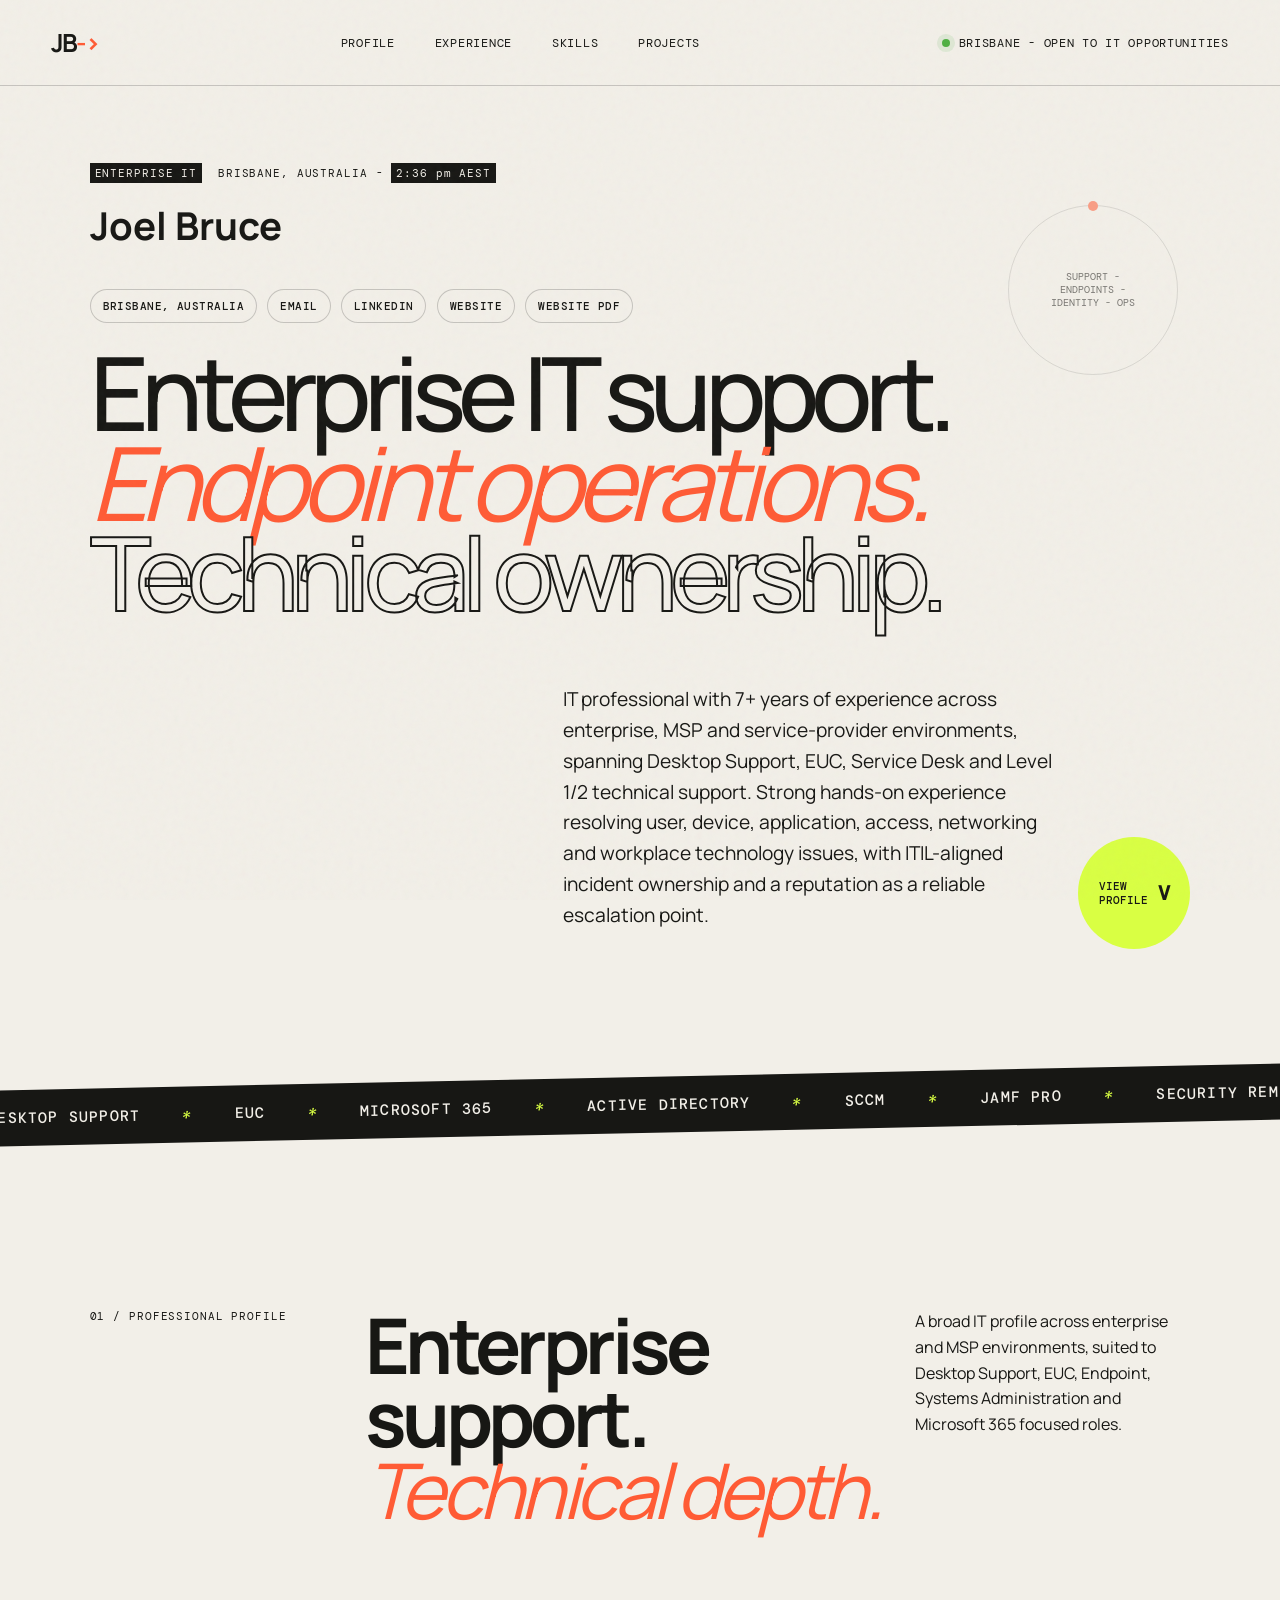
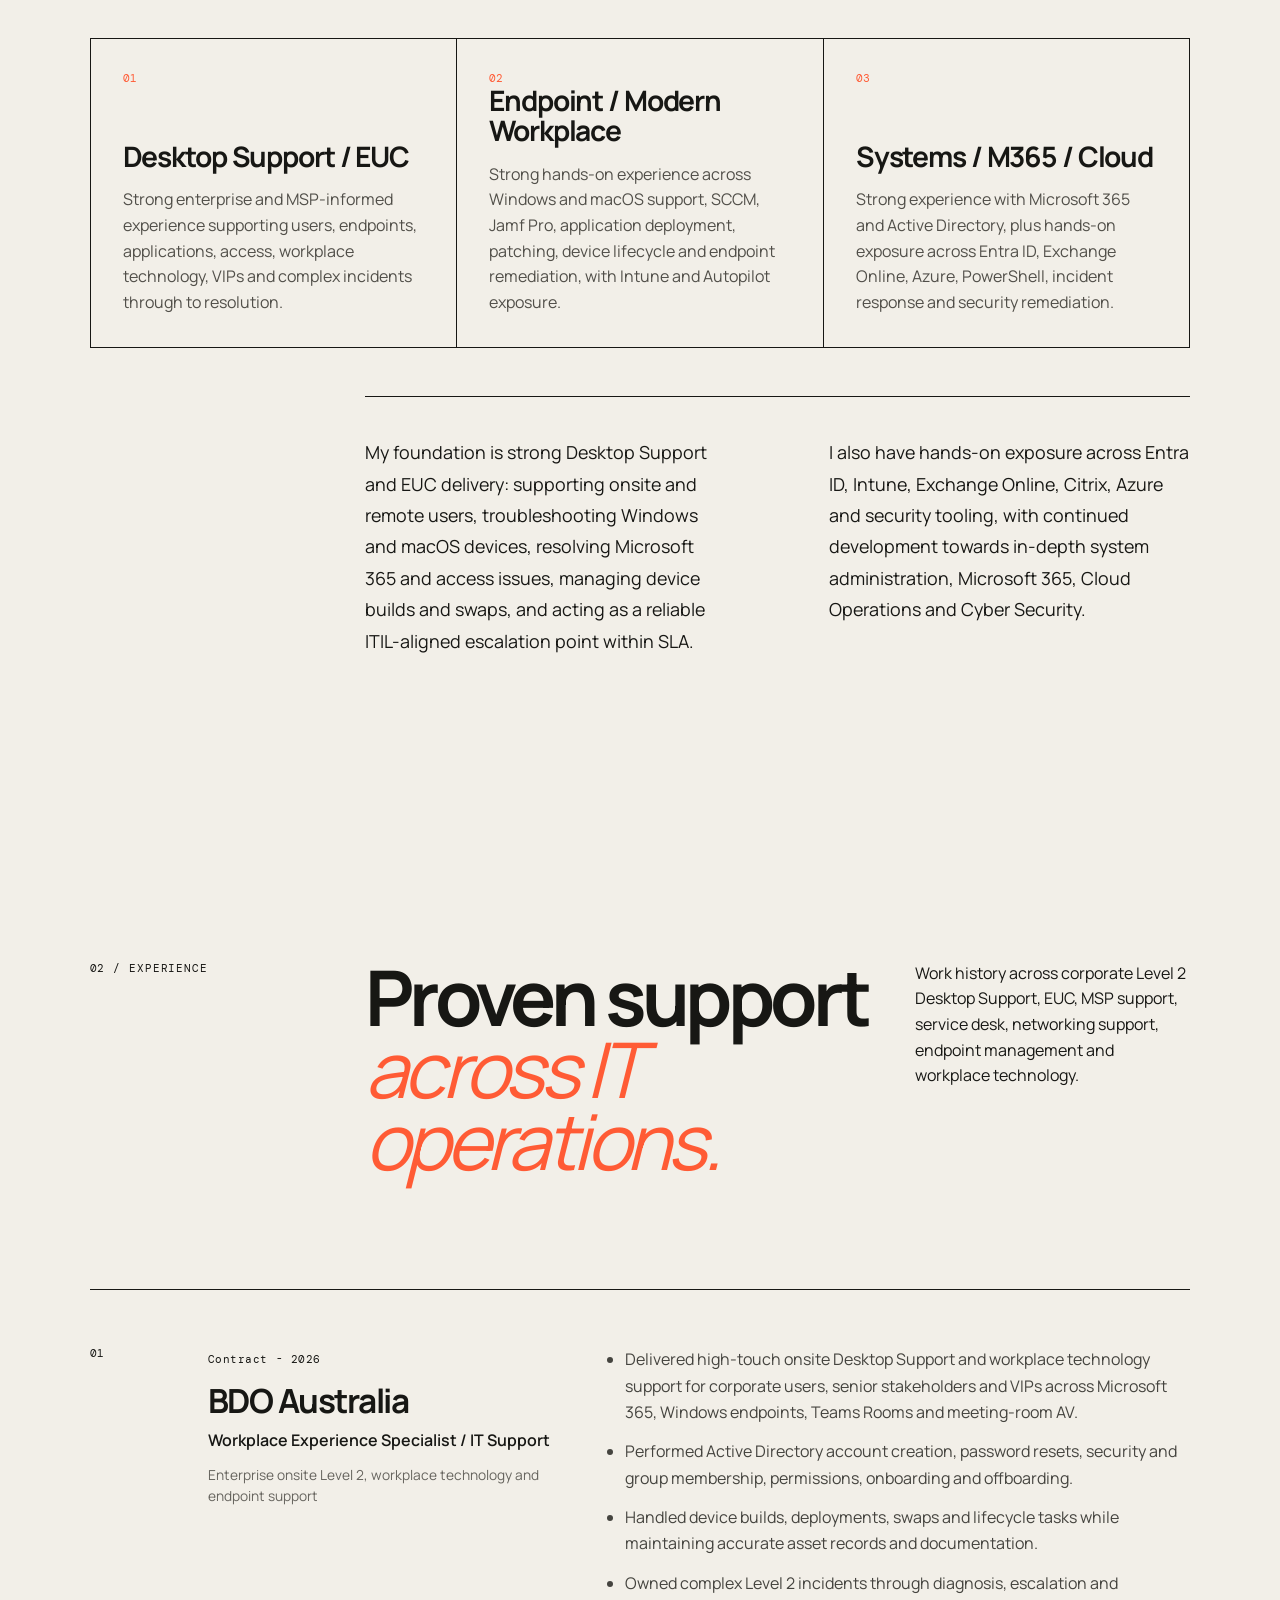
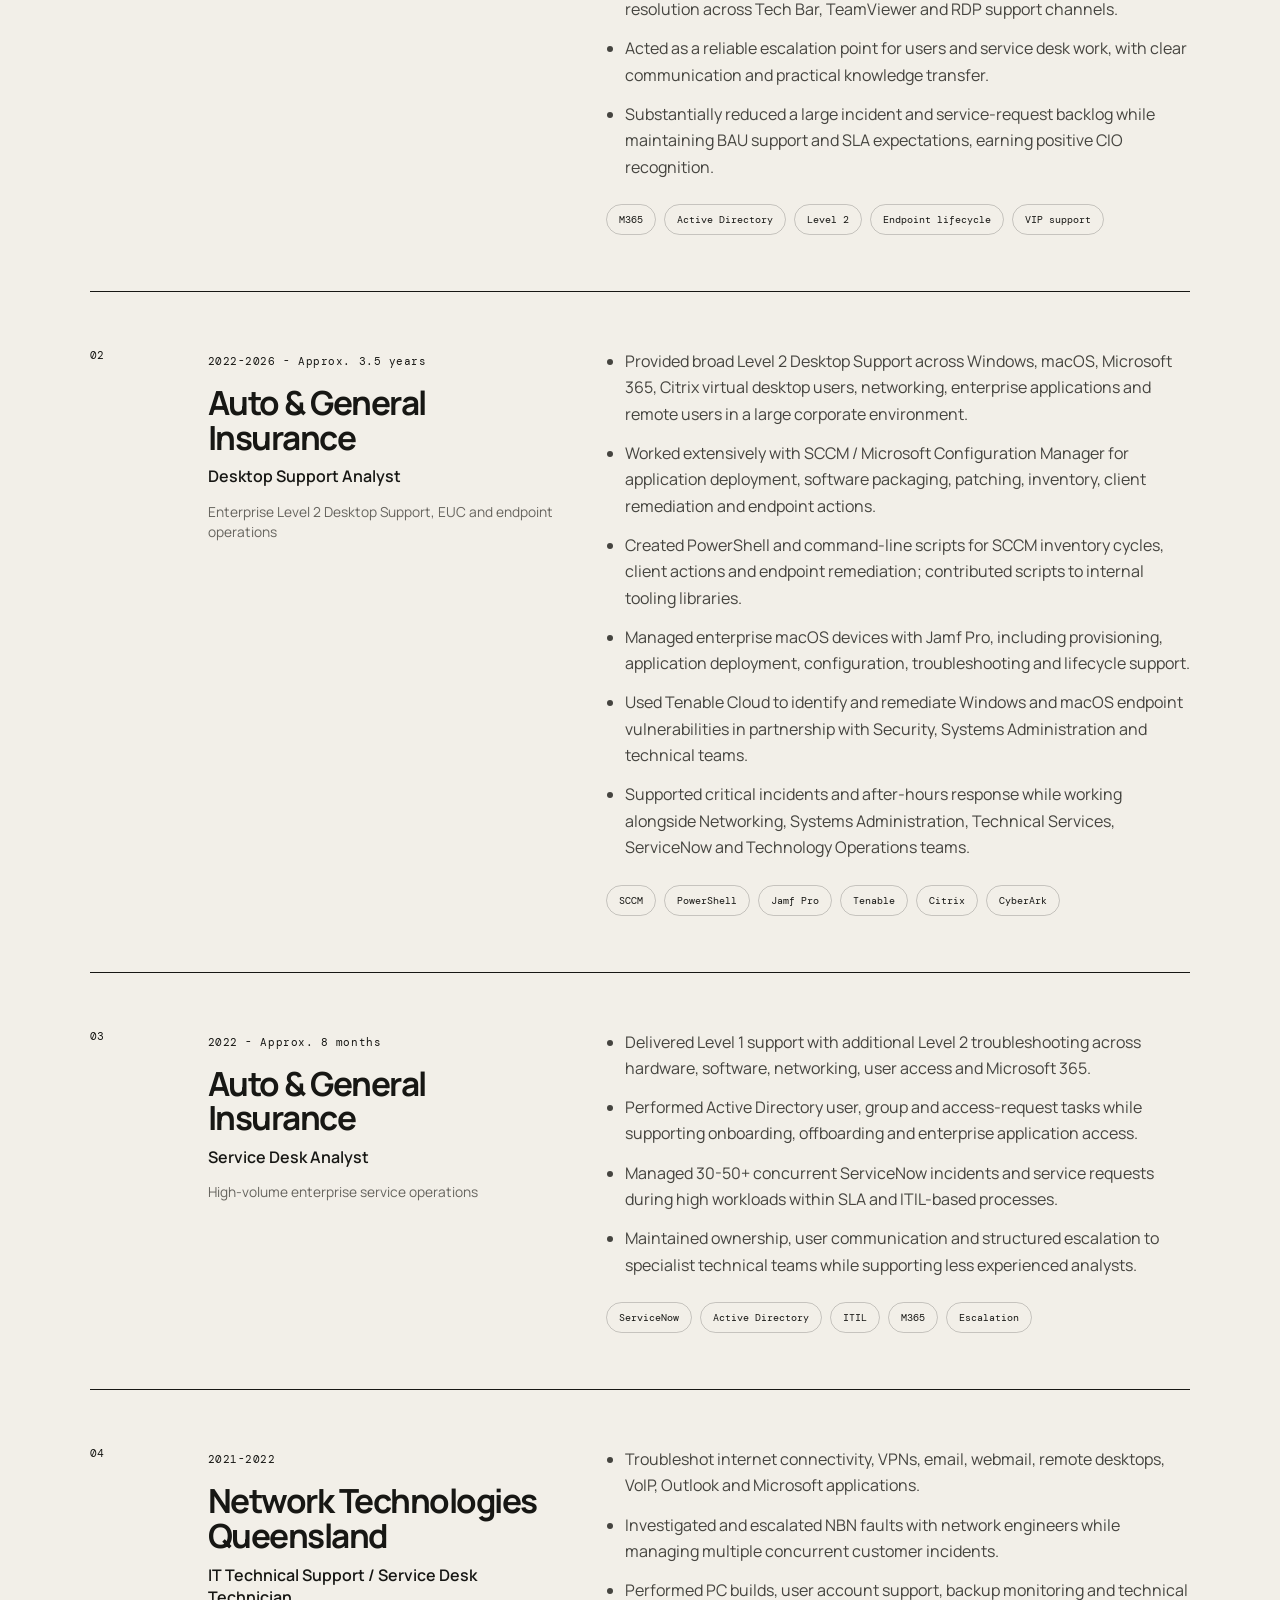
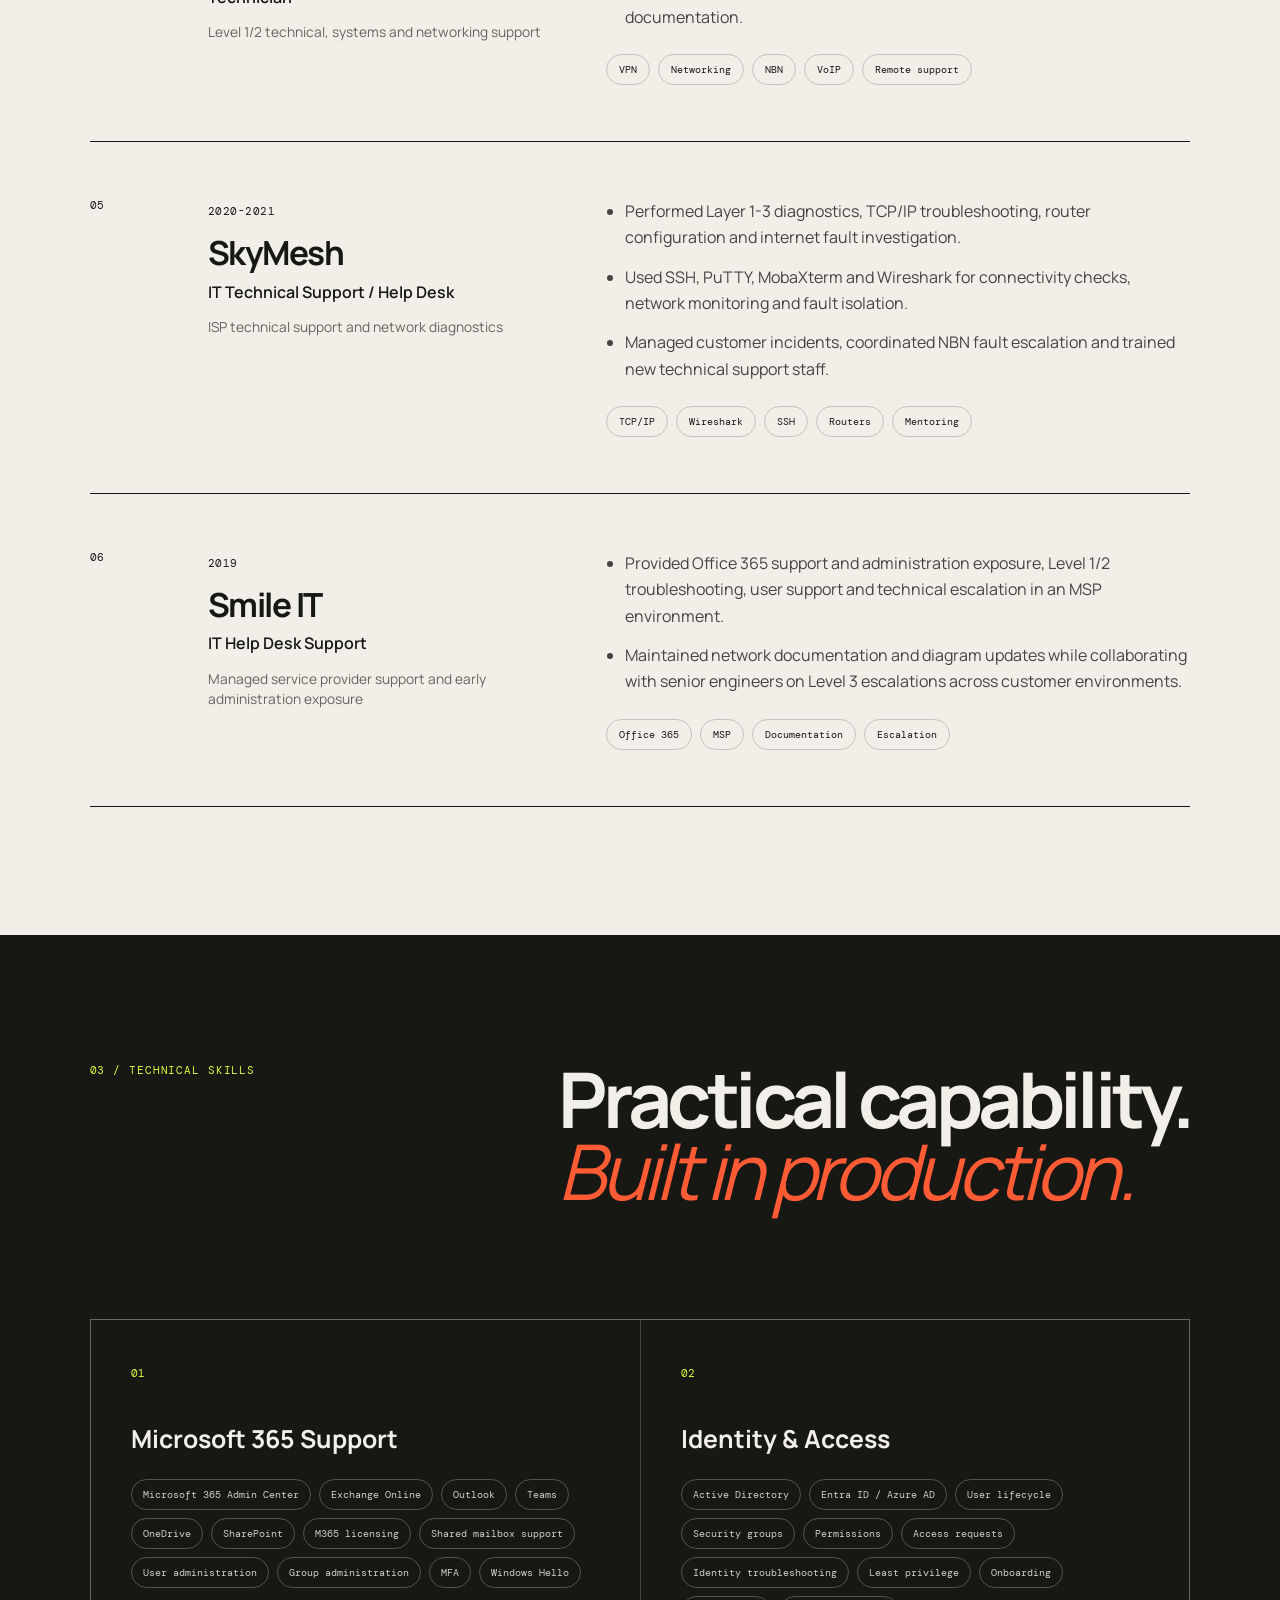
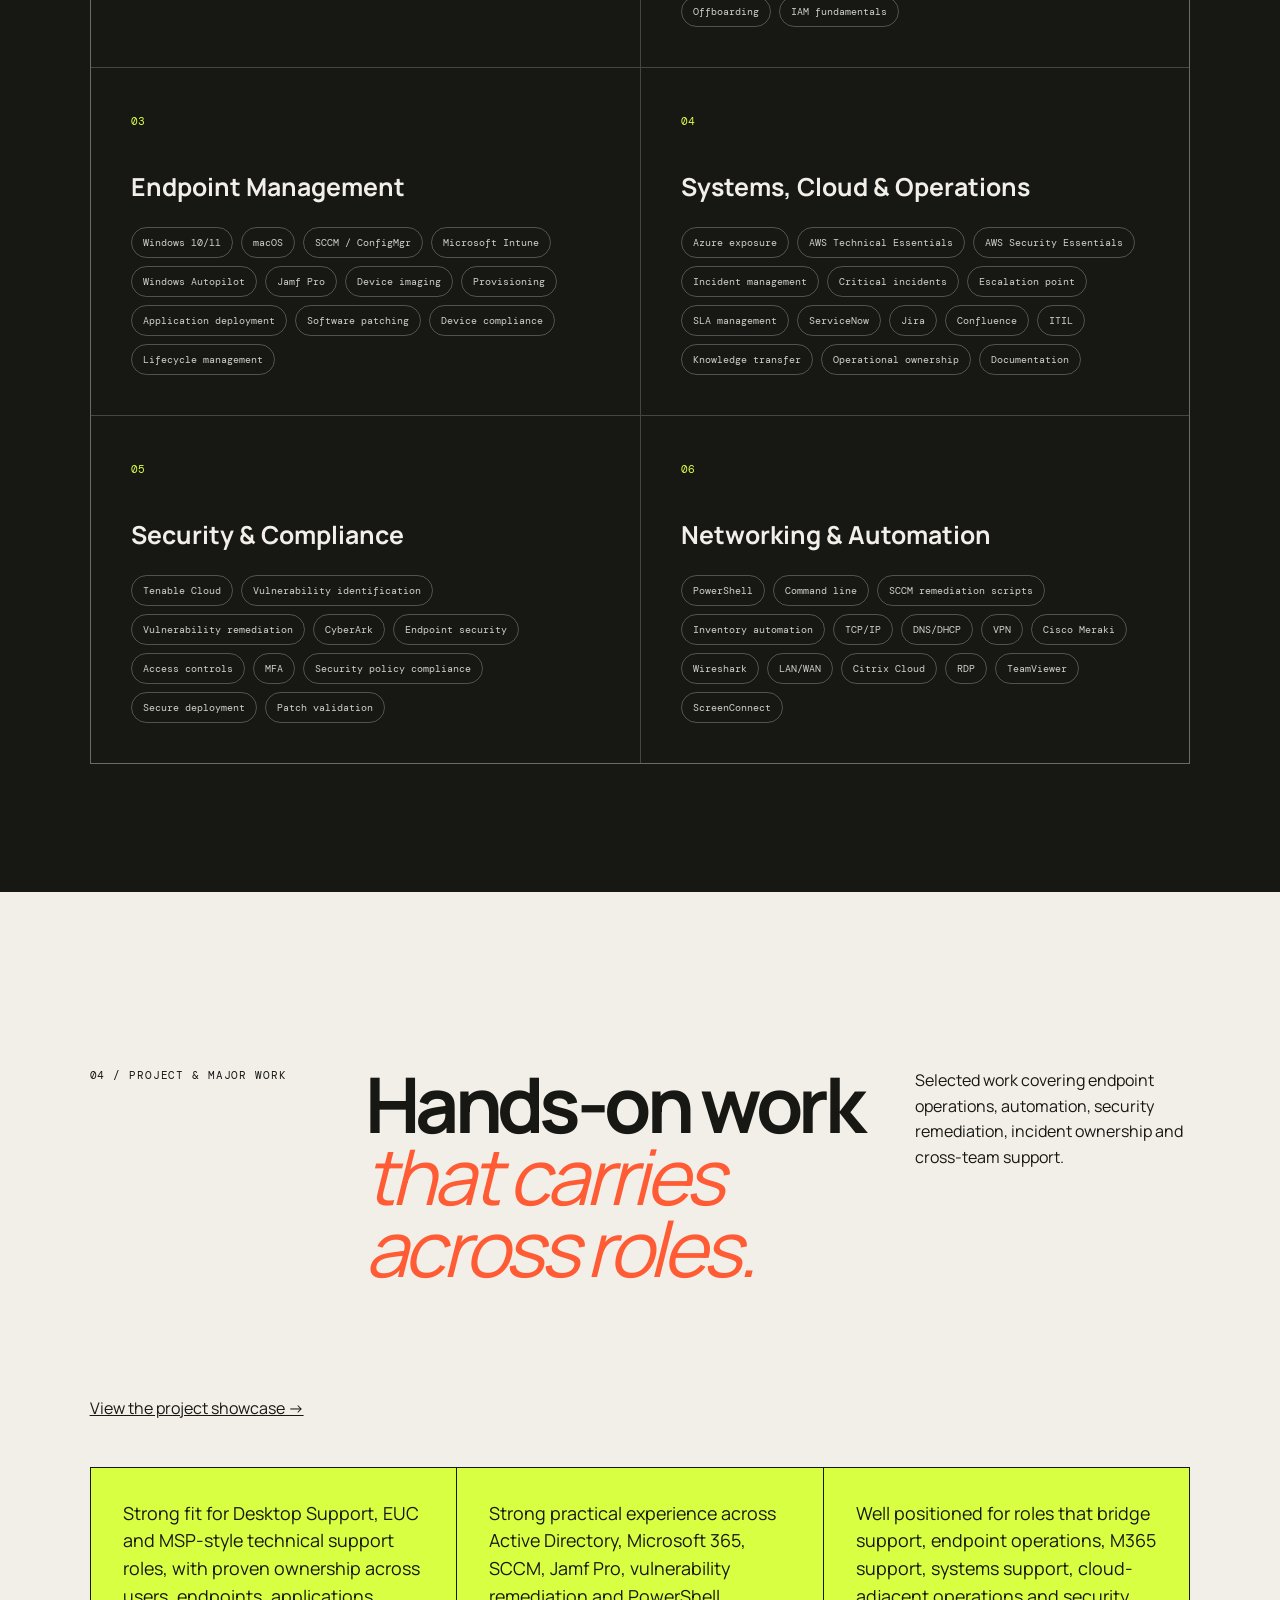
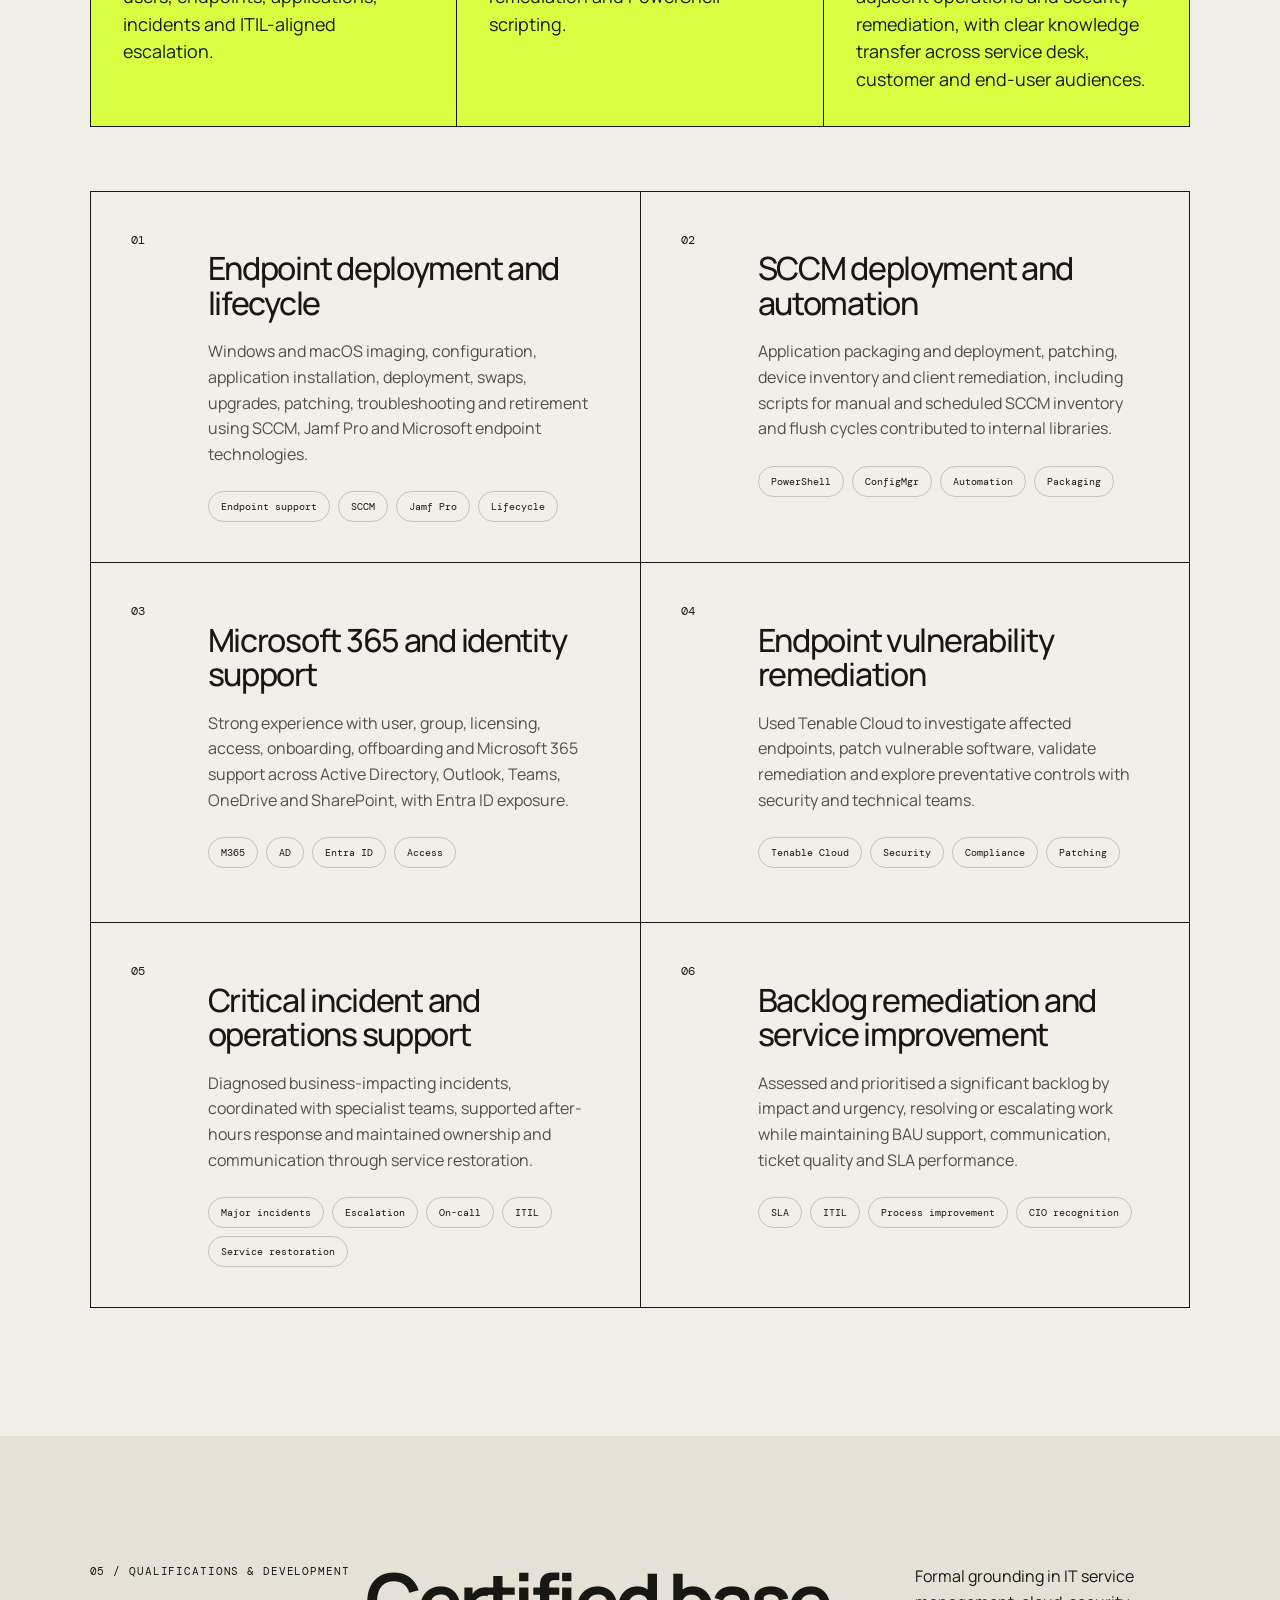
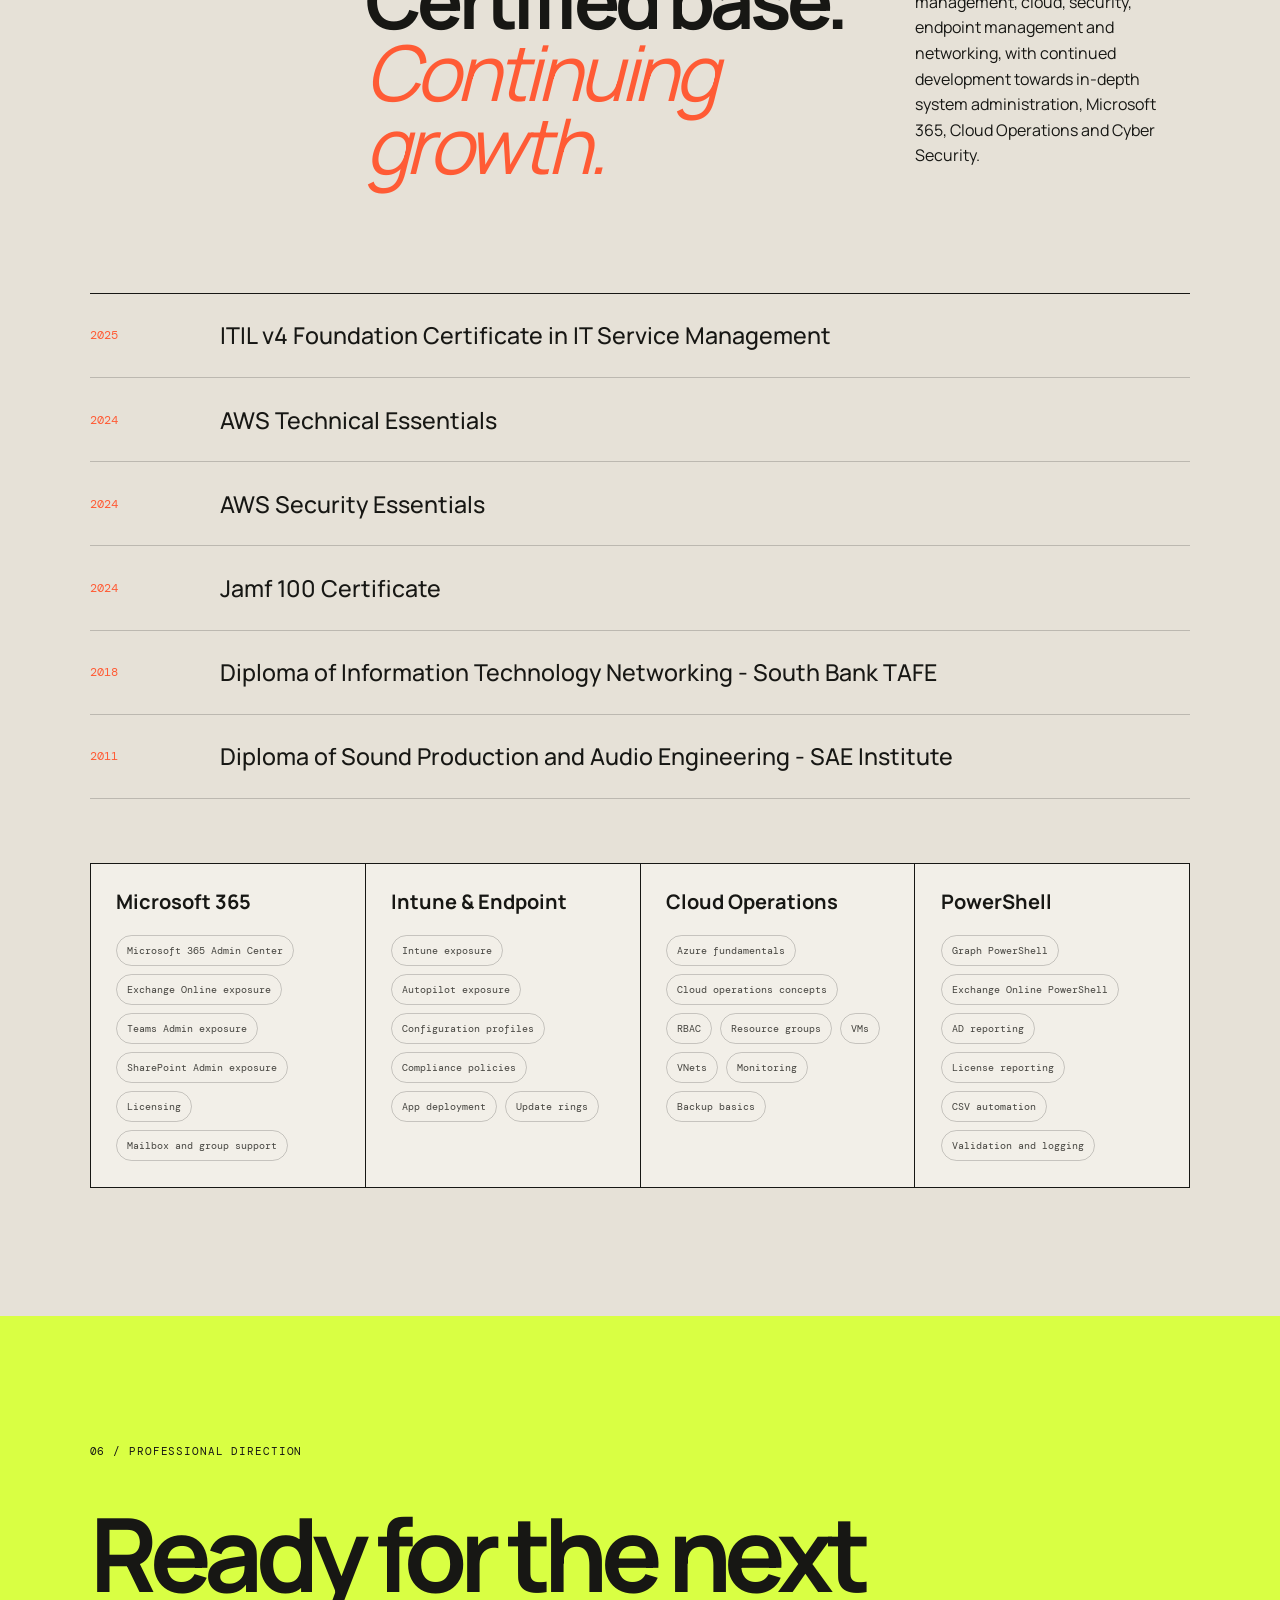
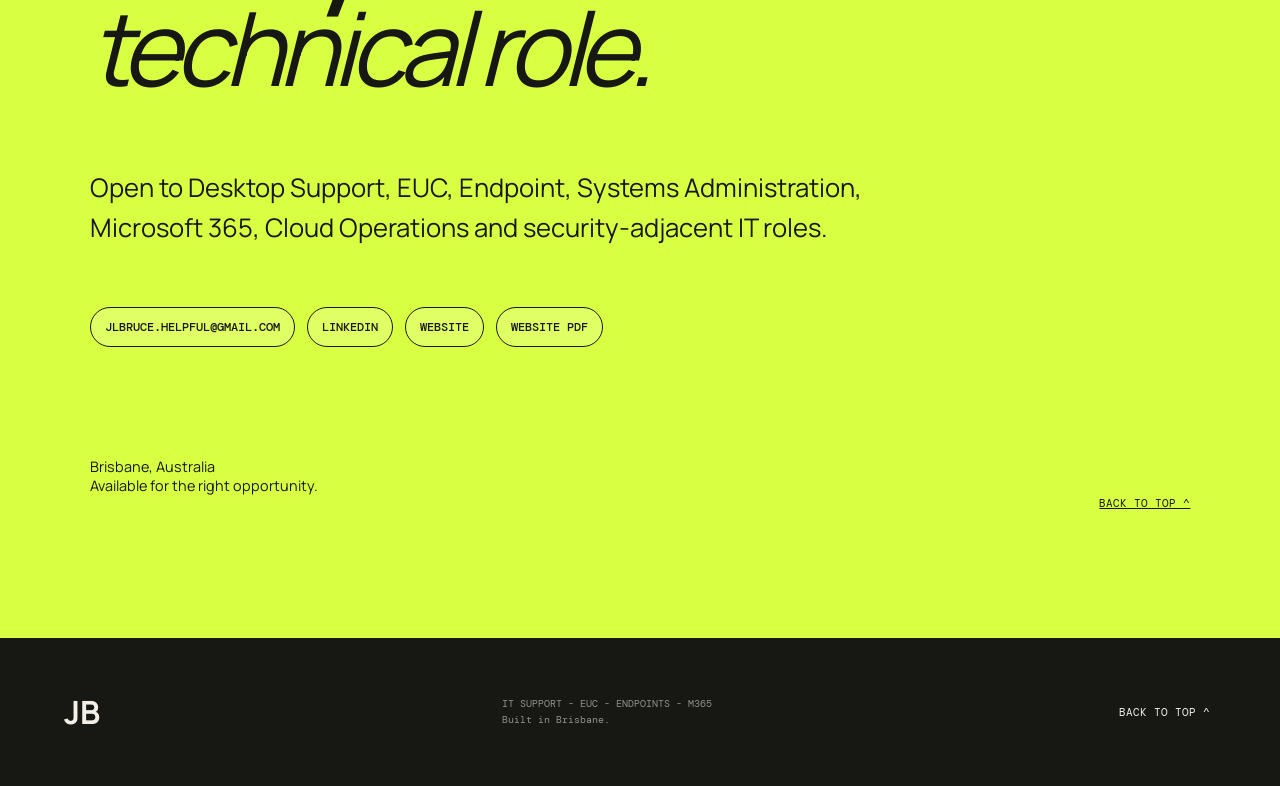
==== index.html @ 42e1a867 "Add complete website portfolio PDF view" ====
<!doctype html>
<html lang="en">
<head>
  <meta charset="UTF-8">
  <meta name="viewport" content="width=device-width,initial-scale=1">
  <meta name="description" content="Joel Bruce - Enterprise, MSP, EUC, Desktop Support and workplace technology professional in Brisbane, Australia.">
  <meta name="theme-color" content="#f2efe8">
  <title>Joel Bruce - Enterprise IT, EUC & Desktop Support</title>
  <link rel="preconnect" href="https://fonts.googleapis.com">
  <link rel="preconnect" href="https://fonts.gstatic.com" crossorigin>
  <link href="https://fonts.googleapis.com/css2?family=DM+Mono:wght@300;400;500&family=Manrope:wght@400;500;600;700&display=swap" rel="stylesheet">
  <link rel="stylesheet" href="styles.css">
  <link rel="stylesheet" href="resume.css">
  <script src="content.js" defer></script>
  <script src="script.js" defer></script>
</head>
<body>
  <div class="noise" aria-hidden="true"></div>
  <header class="nav-wrap">
    <a class="monogram" href="#top" aria-label="Joel Bruce, home">JB<span>-></span></a>
    <nav aria-label="Primary navigation">
      <a href="#positioning">Profile</a>
      <a href="#experience">Experience</a>
      <a href="#skills">Skills</a>
      <a href="projects.html">Projects</a>
    </nav>
    <a class="availability" href="#contact"><span></span> Brisbane - Open to IT opportunities</a>
  </header>

  <main id="top">
    <section class="hero section-pad">
      <div class="hero-kicker reveal"><span>ENTERPRISE IT</span> BRISBANE, AUSTRALIA - <span id="local-time">AEST</span></div>
      <p class="hero-name reveal">Joel Bruce</p>
      <div class="hero-contact reveal" aria-label="Primary contact details">
        <span>Brisbane, Australia</span>
        <a href="mailto:jlbruce.helpful@gmail.com">Email</a>
        <a href="https://www.linkedin.com/in/joellbruce370/" target="_blank" rel="noreferrer">LinkedIn</a>
        <a href="https://jlbrucehelpful-hash.github.io/joel-resume/" target="_blank" rel="noreferrer">Website</a>
        <a href="portfolio-pdf.html" target="_blank" rel="noreferrer" title="Open the complete website portfolio PDF view">Website PDF</a>
      </div>
      <h1 class="reveal">Enterprise IT support.<br><em>Endpoint operations.</em><br><span class="outlined">Technical ownership.</span></h1>
      <div class="hero-bottom reveal">
        <p>IT professional with 7+ years of experience across enterprise, MSP and service-provider environments, spanning Desktop Support, EUC, Service Desk and Level 1/2 technical support. Strong hands-on experience resolving user, device, application, access, networking and workplace technology issues, with ITIL-aligned incident ownership and a reputation as a reliable escalation point.</p>
        <a class="circle-link" href="#positioning"><span>View<br>profile</span><b>v</b></a>
      </div>
      <div class="orbit" aria-hidden="true">
        <div class="orbit-ring"></div>
        <span>SUPPORT - ENDPOINTS - IDENTITY - OPS</span>
      </div>
    </section>

    <section class="marquee" aria-label="Core capabilities">
      <div>DESKTOP SUPPORT <i>*</i> EUC <i>*</i> MICROSOFT 365 <i>*</i> ACTIVE DIRECTORY <i>*</i> SCCM <i>*</i> JAMF PRO <i>*</i> SECURITY REMEDIATION <i>*</i></div>
    </section>

    <section id="positioning" class="profile section-pad">
      <div class="section-heading reveal">
        <span>01 / PROFESSIONAL PROFILE</span>
        <h2>Enterprise support.<br><em>Technical depth.</em></h2>
        <p>A broad IT profile across enterprise and MSP environments, suited to Desktop Support, EUC, Endpoint, Systems Administration and Microsoft 365 focused roles.</p>
      </div>
      <div id="target-roles" class="target-roles reveal"></div>
      <div class="profile-grid reveal">
        <p>My foundation is strong Desktop Support and EUC delivery: supporting onsite and remote users, troubleshooting Windows and macOS devices, resolving Microsoft 365 and access issues, managing device builds and swaps, and acting as a reliable ITIL-aligned escalation point within SLA.</p>
        <p>I also have hands-on exposure across Entra ID, Intune, Exchange Online, Citrix, Azure and security tooling, with continued development towards in-depth system administration, Microsoft 365, Cloud Operations and Cyber Security.</p>
      </div>
    </section>

    <section id="experience" class="work section-pad">
      <div class="section-heading reveal">
        <span>02 / EXPERIENCE</span>
        <h2>Proven support<br><em>across IT operations.</em></h2>
        <p>Work history across corporate Level 2 Desktop Support, EUC, MSP support, service desk, networking support, endpoint management and workplace technology.</p>
      </div>
      <div id="role-list" class="role-list"></div>
    </section>

    <section id="skills" class="approach section-pad">
      <div class="approach-title reveal">
        <span>03 / TECHNICAL SKILLS</span>
        <h2>Practical capability.<br><em>Built in production.</em></h2>
      </div>
      <div id="skill-groups" class="skill-groups"></div>
    </section>

    <section id="projects" class="projects section-pad">
      <div class="section-heading reveal">
        <span>04 / PROJECT & MAJOR WORK</span>
        <h2>Hands-on work<br><em>that carries across roles.</em></h2>
        <p>Selected work covering endpoint operations, automation, security remediation, incident ownership and cross-team support.</p>
      </div>
      <p class="projects-link-wrap reveal"><a class="back-link" href="projects.html">View the project showcase →</a></p>
      <div id="admin-proof" class="admin-proof"></div>
      <div id="project-list" class="project-list"></div>
    </section>

    <section id="qualifications" class="qualifications section-pad">
      <div class="section-heading reveal">
        <span>05 / QUALIFICATIONS & DEVELOPMENT</span>
        <h2>Certified base.<br><em>Continuing growth.</em></h2>
        <p>Formal grounding in IT service management, cloud, security, endpoint management and networking, with continued development towards in-depth system administration, Microsoft 365, Cloud Operations and Cyber Security.</p>
      </div>
      <div id="cert-list" class="cert-list"></div>
      <div id="next-focus" class="next-focus reveal"></div>
    </section>

    <section id="contact" class="contact section-pad">
      <span class="reveal">06 / PROFESSIONAL DIRECTION</span>
      <h2 class="reveal">Ready for the next<br><em>technical role.</em></h2>
      <p class="contact-lead reveal">Open to Desktop Support, EUC, Endpoint, Systems Administration, Microsoft 365, Cloud Operations and security-adjacent IT roles.</p>
      <div class="contact-links reveal" aria-label="Contact details">
        <a href="mailto:jlbruce.helpful@gmail.com">jlbruce.helpful@gmail.com</a>
        <a href="https://www.linkedin.com/in/joellbruce370/" target="_blank" rel="noreferrer">LinkedIn</a>
        <a href="https://jlbrucehelpful-hash.github.io/joel-resume/" target="_blank" rel="noreferrer">Website</a>
        <a href="portfolio-pdf.html" target="_blank" rel="noreferrer" title="Open the complete website portfolio PDF view">Website PDF</a>
      </div>
      <div class="contact-meta reveal">
        <p>Brisbane, Australia<br>Available for the right opportunity.</p>
        <a href="#top">BACK TO TOP ^</a>
      </div>
    </section>
  </main>

  <footer>
    <a href="#top">JB</a>
    <p>IT SUPPORT - EUC - ENDPOINTS - M365<br>Built in Brisbane.</p>
    <button id="top-button">BACK TO TOP ^</button>
  </footer>
</body>
</html>
---- styles.css ----
:root{--paper:#f2efe8;--ink:#171714;--acid:#d9ff43;--orange:#ff5b35;--line:rgba(23,23,20,.2);--mono:'DM Mono',monospace;--sans:'Manrope',sans-serif}*{box-sizing:border-box}html{scroll-behavior:smooth}body{margin:0;background:var(--paper);color:var(--ink);font-family:var(--sans);font-size:16px;overflow-x:hidden}.noise{position:fixed;inset:0;opacity:.035;pointer-events:none;z-index:20;background-image:url("data:image/svg+xml,%3Csvg viewBox='0 0 180 180' xmlns='http://www.w3.org/2000/svg'%3E%3Cfilter id='n'%3E%3CfeTurbulence type='fractalNoise' baseFrequency='.8' numOctaves='4' stitchTiles='stitch'/%3E%3C/filter%3E%3Crect width='100%25' height='100%25' filter='url(%23n)'/%3E%3C/svg%3E")}.nav-wrap{height:86px;padding:0 4vw;display:flex;align-items:center;justify-content:space-between;border-bottom:1px solid var(--line);position:relative;z-index:5}.monogram{font-size:25px;font-weight:700;text-decoration:none;color:var(--ink);letter-spacing:-2px}.monogram span{color:var(--orange)}nav{display:flex;gap:2.5rem}nav a,.availability{font:400 12px var(--mono);color:var(--ink);text-decoration:none;text-transform:uppercase;letter-spacing:.06em}.availability{display:flex;align-items:center;gap:9px}.availability span{width:8px;height:8px;background:#4faf42;border-radius:50%;box-shadow:0 0 0 5px rgba(79,175,66,.12)}.section-pad{padding:8rem 7vw}.hero{min-height:calc(100vh - 86px);position:relative;padding-top:5rem;display:flex;flex-direction:column;justify-content:space-between}.hero-kicker,.section-heading>span,.approach-title>span,.about-copy>span,.contact>span{font:400 11px var(--mono);letter-spacing:.08em}.hero-kicker span{background:var(--ink);color:var(--paper);padding:3px 5px;margin-right:8px}.hero h1{font-size:clamp(3.5rem,8vw,8.4rem);font-weight:500;line-height:.88;letter-spacing:-.075em;margin:1.5rem 0 3rem;position:relative;z-index:2}.hero h1 em,.section-heading h2 em,.approach h2 em,.contact h2 em{font-weight:400;color:var(--orange);font-style:italic}.outlined{color:var(--paper);-webkit-text-stroke:2px var(--ink)}.hero-bottom{display:flex;justify-content:space-between;align-items:flex-end;margin-left:43%}.hero-bottom p{max-width:510px;font-size:clamp(1.05rem,1.5vw,1.35rem);line-height:1.6}.circle-link{width:112px;height:112px;border-radius:50%;background:var(--acid);color:var(--ink);display:flex;align-items:center;justify-content:center;gap:10px;text-decoration:none;font:500 11px var(--mono);text-transform:uppercase;transition:transform .3s}.circle-link:hover{transform:rotate(-8deg) scale(1.06)}.circle-link b{font-size:20px}.orbit{position:absolute;right:8vw;top:12%;width:170px;height:170px;border:1px solid var(--line);border-radius:50%;display:grid;place-items:center;opacity:.55}.orbit-ring{width:10px;height:10px;background:var(--orange);border-radius:50%;position:absolute;top:-5px}.orbit span{font:10px var(--mono);max-width:85px;text-align:center}.marquee{background:var(--ink);color:var(--paper);padding:18px 0;overflow:hidden;white-space:nowrap;transform:rotate(-1.2deg);width:102%;margin-left:-1%}.marquee div{font:500 15px var(--mono);letter-spacing:.08em;animation:move 24s linear infinite}.marquee i{color:var(--acid);margin:0 2rem}@keyframes move{to{transform:translateX(-50%)}}.work{padding-top:11rem}.section-heading{display:grid;grid-template-columns:1fr 2fr 1fr;align-items:start;margin-bottom:7rem}.section-heading h2,.approach h2{font-size:clamp(3rem,6vw,6rem);line-height:.94;letter-spacing:-.06em;margin:0}.section-heading p{line-height:1.6;margin:0}.project{display:grid;grid-template-columns:90px 1fr 230px;padding:3rem 0;border-top:1px solid var(--ink);gap:2rem;transition:padding .25s}.project:last-child{border-bottom:1px solid var(--ink)}.project:hover{padding-left:1rem}.project-num{font:12px var(--mono)}.project-main>span,.impact small{font:10px var(--mono);letter-spacing:.08em}.project h3{font-size:clamp(1.7rem,3vw,3.2rem);font-weight:500;letter-spacing:-.04em;line-height:1.08;max-width:850px;margin:1.2rem 0}.project p{max-width:650px;line-height:1.6;color:#514f49}.tags{display:flex;gap:.5rem;margin-top:1.5rem;flex-wrap:wrap}.tags i,.skill-cloud span{font:400 10px var(--mono);font-style:normal;border:1px solid var(--line);border-radius:50px;padding:8px 12px}.impact{border-left:1px solid var(--line);padding-left:2rem;display:flex;flex-direction:column;justify-content:space-between}.impact b{font:500 12px var(--mono);color:var(--orange)}.approach{background:var(--ink);color:var(--paper)}.approach-title{display:flex;justify-content:space-between;align-items:start;margin-bottom:7rem}.approach-title span{color:var(--acid)}.principles{display:grid;grid-template-columns:repeat(4,1fr);gap:1px;background:rgba(255,255,255,.2);border:1px solid rgba(255,255,255,.2)}.principles article{background:var(--ink);padding:2.5rem;min-height:370px;display:flex;flex-direction:column}.principles b{font:11px var(--mono);color:var(--acid)}.principles h3{font-size:1.55rem;line-height:1.15;margin-top:auto}.principles p{font-size:.92rem;line-height:1.65;color:#aaa9a2}.about{display:grid;grid-template-columns:1fr 1.35fr;gap:8vw;align-items:center}.portrait-card{aspect-ratio:4/5;background:var(--orange);display:grid;place-items:center;position:relative;overflow:hidden}.portrait-card:after{content:'';position:absolute;width:80%;height:80%;border:1px solid rgba(23,23,20,.3);border-radius:50%;transform:rotate(25deg)}.portrait-card span{font-size:clamp(7rem,17vw,16rem);font-weight:700;letter-spacing:-.12em;color:var(--paper);z-index:1}.portrait-card small{position:absolute;bottom:20px;left:20px;font:10px var(--mono)}.about-copy h2{font-size:clamp(2.5rem,5vw,5rem);line-height:1;letter-spacing:-.06em}.about-copy p{line-height:1.75;color:#514f49}.about-copy .large{font-size:1.4rem;color:var(--ink);max-width:600px}.skill-cloud{display:flex;flex-wrap:wrap;gap:.5rem;margin-top:2rem}.contact{background:var(--acid);min-height:75vh;display:flex;flex-direction:column;justify-content:center}.contact h2{font-size:clamp(3.8rem,8vw,8rem);line-height:.92;letter-spacing:-.07em;margin:3rem 0}.contact h2 em{color:var(--ink)}.email-link{font-size:clamp(1.25rem,3vw,2.6rem);color:var(--ink);text-decoration:none;border-bottom:2px solid var(--ink);padding-bottom:8px;align-self:flex-start}.contact-meta{display:flex;justify-content:space-between;align-items:end;margin-top:6rem;font-size:.9rem}.contact-meta div{display:flex;gap:2rem}.contact-meta a{color:var(--ink);font:11px var(--mono)}footer{background:var(--ink);color:var(--paper);padding:3rem 5vw;display:flex;justify-content:space-between;align-items:center}footer>a{color:var(--paper);font-size:2rem;text-decoration:none;font-weight:700}footer p{color:#92918b;font:10px/1.6 var(--mono)}footer button{border:0;background:none;color:var(--paper);font:11px var(--mono);cursor:pointer}.reveal{opacity:0;transform:translateY(25px);transition:opacity .7s,transform .7s}.reveal.visible{opacity:1;transform:none}@media(prefers-reduced-motion:reduce){*{scroll-behavior:auto!important;animation:none!important}.reveal{opacity:1;transform:none}}@media(max-width:850px){.nav-wrap nav{display:none}.section-pad{padding:6rem 6vw}.hero{min-height:800px;padding-top:4rem}.hero-bottom{margin-left:0}.orbit{display:none}.section-heading{grid-template-columns:1fr;gap:2rem;margin-bottom:4rem}.project{grid-template-columns:45px 1fr}.impact{grid-column:2;border:0;padding:0;gap:.7rem}.principles{grid-template-columns:1fr 1fr}.about{grid-template-columns:1fr}.portrait-card{max-height:600px}.approach-title{display:block}.approach-title h2{margin-top:2rem}}@media(max-width:550px){.availability{font-size:0}.availability span{display:block}.hero h1{font-size:3.6rem}.hero-bottom{display:block}.circle-link{margin-top:2rem}.principles{grid-template-columns:1fr}.principles article{min-height:280px}.project{grid-template-columns:1fr}.project-num,.impact{grid-column:1}.contact-meta,footer{align-items:flex-start;gap:2rem}.contact-meta{flex-direction:column}.contact-meta div{flex-direction:column;gap:1rem}footer p{display:none}}
---- resume.css ----
.profile{padding-top:11rem}.target-roles{display:grid;grid-template-columns:repeat(3,1fr);gap:1px;background:var(--ink);border:1px solid var(--ink);margin-bottom:3rem}.target-roles article{background:var(--paper);padding:2rem;min-height:260px;display:flex;flex-direction:column}.target-roles b{font:11px var(--mono);color:var(--orange)}.target-roles h3{font-size:clamp(1.4rem,2.2vw,2.1rem);line-height:1.08;letter-spacing:-.04em;margin:auto 0 1rem}.target-roles p{line-height:1.6;color:#514f49;margin:0}.profile-grid{display:grid;grid-template-columns:1fr 1fr;gap:8vw;margin-left:25%;border-top:1px solid var(--ink);padding-top:2.5rem}.profile-grid p{font-size:1.12rem;line-height:1.75;margin:0}.role{display:grid;grid-template-columns:70px minmax(260px,.75fr) 1.25fr;gap:3rem;border-top:1px solid var(--ink);padding:3.5rem 0}.role:last-child{border-bottom:1px solid var(--ink)}.role-index,.role-head>span{font:11px var(--mono);letter-spacing:.05em}.role-head h3{font-size:clamp(1.6rem,2.6vw,2.7rem);line-height:1.05;letter-spacing:-.045em;margin:1rem 0 .6rem}.role-head h4{font-size:1rem;line-height:1.4;margin:0;font-weight:600}.role-head p{color:#66645e;font-size:.86rem;line-height:1.5}.role-detail ul{margin:0;padding-left:1.2rem}.role-detail li{line-height:1.65;margin-bottom:.8rem;color:#45443f}.skill-groups{display:grid;grid-template-columns:repeat(2,1fr);gap:1px;background:rgba(255,255,255,.2);border:1px solid rgba(255,255,255,.2)}.skill-group{background:var(--ink);padding:2.5rem;min-height:290px}.skill-group>b{font:11px var(--mono);color:var(--acid)}.skill-group h3{font-size:1.55rem;text-transform:none;margin:2.5rem 0 1.5rem}.skill-group div{display:flex;flex-wrap:wrap;gap:.5rem}.skill-group span{font:10px var(--mono);border:1px solid rgba(255,255,255,.25);border-radius:50px;padding:8px 11px;color:#d1d0ca}.projects{padding-top:11rem}.admin-proof{display:grid;grid-template-columns:repeat(3,1fr);gap:1px;background:var(--ink);border:1px solid var(--ink);margin-bottom:4rem}.admin-proof p{background:var(--acid);font-size:clamp(1rem,1.4vw,1.25rem);line-height:1.55;margin:0;padding:2rem;color:var(--ink)}.project-list{display:grid;grid-template-columns:1fr 1fr;border-top:1px solid var(--ink);border-left:1px solid var(--ink)}.project{grid-template-columns:45px 1fr;border:0;border-right:1px solid var(--ink);border-bottom:1px solid var(--ink);padding:2.5rem;min-height:360px}.project:hover{padding-left:3rem}.project h3{font-size:clamp(1.5rem,2.5vw,2.5rem)}.qualifications{background:#e6e1d7}.cert-list{border-top:1px solid var(--ink);margin-bottom:4rem}.cert{display:grid;grid-template-columns:130px 1fr;align-items:center;padding:1.6rem 0;border-bottom:1px solid var(--line)}.cert span{font:12px var(--mono);color:var(--orange)}.cert h3{font-size:clamp(1rem,2vw,1.45rem);font-weight:500;margin:0}.next-focus{display:grid;grid-template-columns:repeat(4,1fr);gap:1px;background:var(--ink);border:1px solid var(--ink)}.next-focus article{background:#f2efe8;padding:1.6rem;min-height:230px}.next-focus h3{font-size:1.25rem;line-height:1.15;margin:0 0 1.4rem}.next-focus div{display:flex;flex-wrap:wrap;gap:.5rem}.next-focus span{font:10px var(--mono);border:1px solid var(--line);border-radius:50px;padding:8px 10px;color:#45443f}.contact-lead{font-size:clamp(1.15rem,2vw,1.6rem);max-width:820px;line-height:1.6}.contact-links{display:flex;flex-wrap:wrap;gap:.75rem;margin-top:2rem}.contact-links a{color:var(--ink);font:500 12px var(--mono);text-decoration:none;text-transform:uppercase;border:1px solid var(--ink);border-radius:50px;padding:11px 14px;background:rgba(255,255,255,.18)}.contact-links a:hover{background:var(--ink);color:var(--acid)}.contact-meta a{color:var(--ink);font:11px var(--mono)}
@media(max-width:1000px){.target-roles,.admin-proof,.next-focus{grid-template-columns:1fr 1fr}.nav-wrap{gap:1.5rem}.availability{max-width:230px;line-height:1.4}}
@media(max-width:850px){.profile-grid{margin-left:0}.role{grid-template-columns:45px 1fr}.role-detail{grid-column:2}.project-list{grid-template-columns:1fr}}
@media(max-width:550px){.target-roles,.admin-proof,.next-focus{grid-template-columns:1fr}.role{grid-template-columns:1fr;gap:1rem}.role-detail{grid-column:1}.skill-groups{grid-template-columns:1fr}.project{min-height:0}.cert{grid-template-columns:70px 1fr}.hero h1{font-size:3.15rem}.hero-bottom p{font-size:1rem}.target-roles article,.admin-proof p,.next-focus article{padding:1.4rem;min-height:0}}.projects-link-wrap{margin:0 0 3rem}.projects-link-wrap .back-link{color:var(--ink);border-bottom-color:var(--orange);margin-top:0}
.hero-contact{display:flex;flex-wrap:wrap;gap:.65rem;margin:1.6rem 0 0;position:relative;z-index:2}.hero-contact span,.hero-contact a{font:500 11px var(--mono);letter-spacing:.04em;text-transform:uppercase;color:var(--ink);text-decoration:none;border:1px solid var(--line);border-radius:50px;padding:9px 12px;background:rgba(242,239,232,.68)}.hero-contact a:hover{background:var(--ink);border-color:var(--ink);color:var(--acid)}
@media(max-width:550px){.hero-contact{margin-top:1.25rem;gap:.5rem}.hero-contact span,.hero-contact a{font-size:10px;padding:8px 10px}.hero h1{font-size:2.6rem!important;line-height:1!important}}
.hero-contact button,.contact-links button{appearance:none;cursor:pointer}.hero-contact button{font:500 11px var(--mono);letter-spacing:.04em;text-transform:uppercase;color:var(--ink);text-decoration:none;border:1px solid var(--line);border-radius:50px;padding:9px 12px;background:rgba(242,239,232,.68)}.hero-contact a:hover,.hero-contact button:hover{background:var(--ink);border-color:var(--ink);color:var(--acid)}.hero-contact button:disabled,.contact-links button:disabled{cursor:default;opacity:.72}.contact-links button{color:var(--ink);font:500 12px var(--mono);text-decoration:none;text-transform:uppercase;border:1px solid var(--ink);border-radius:50px;padding:11px 14px;background:rgba(255,255,255,.18)}.contact-links button:hover{background:var(--ink);color:var(--acid)}
@media(max-width:550px){.hero-contact button{font-size:10px;padding:8px 10px}}
.hero-name{font:700 clamp(1.5rem,3vw,2.6rem) var(--sans);letter-spacing:0;margin:1.2rem 0 .7rem;position:relative;z-index:2}
@media(max-width:550px){.hero-name{margin:1rem 0 .5rem;font-size:1.55rem}}
.project-outcome{border-left:3px solid var(--orange);padding-left:1rem}.project-outcome strong{display:block;font:500 10px var(--mono);letter-spacing:.08em;text-transform:uppercase;color:var(--ink);margin-bottom:.45rem}.project-links{display:flex;flex-wrap:wrap;gap:.65rem;margin-top:1.25rem}.project-links a{font:500 10px var(--mono);text-transform:uppercase;color:var(--ink);text-decoration:none;border-bottom:1px solid var(--ink);padding-bottom:4px}.project-links a:hover{color:var(--orange);border-color:var(--orange)}
@media print{body{background:#fff;color:#000;font-size:11pt;overflow:visible}.noise,.nav-wrap,.marquee,.orbit,.circle-link,footer,.hero-contact button,.contact-links button{display:none!important}.section-pad{padding:22pt 0!important}.hero{min-height:0;padding-top:0!important;display:block}.hero-contact{display:flex!important;margin:10pt 0 16pt!important}.hero-contact span,.hero-contact a{border:0;background:none;padding:0;margin-right:12pt;color:#000;text-transform:none;font-size:9pt}.hero h1,.section-heading h2,.approach h2,.contact h2{font-size:28pt!important;line-height:1.05!important;letter-spacing:0!important;margin:10pt 0 14pt!important}.outlined{color:#000;-webkit-text-stroke:0}.hero-bottom{display:block;margin-left:0}.hero-bottom p,.section-heading p,.profile-grid p,.role-detail li,.project p,.contact-lead{max-width:none;color:#000;font-size:10.5pt;line-height:1.45}.profile,.work,.projects{padding-top:22pt!important}.section-heading{display:block;margin-bottom:18pt}.target-roles,.skill-groups,.admin-proof,.project-list,.next-focus{display:block;border:0;background:none}.target-roles article,.skill-group,.admin-proof p,.project,.next-focus article{break-inside:avoid;border:1px solid #bbb;background:#fff!important;color:#000!important;margin:0 0 10pt;padding:12pt;min-height:0}.skill-group span,.next-focus span,.tags i{border-color:#999;color:#000}.approach,.qualifications,.contact{background:#fff!important;color:#000;min-height:0}.role{grid-template-columns:45pt 150pt 1fr;gap:18pt;padding:14pt 0;break-inside:avoid}.role-head p,.role-detail li{color:#000}.cert-list{margin-bottom:18pt}.cert{grid-template-columns:60pt 1fr;padding:8pt 0}.contact-links{display:flex;gap:10pt;margin-top:12pt}.contact-links a{border:0;background:none;padding:0;color:#000;text-transform:none}.contact-meta{margin-top:18pt}}
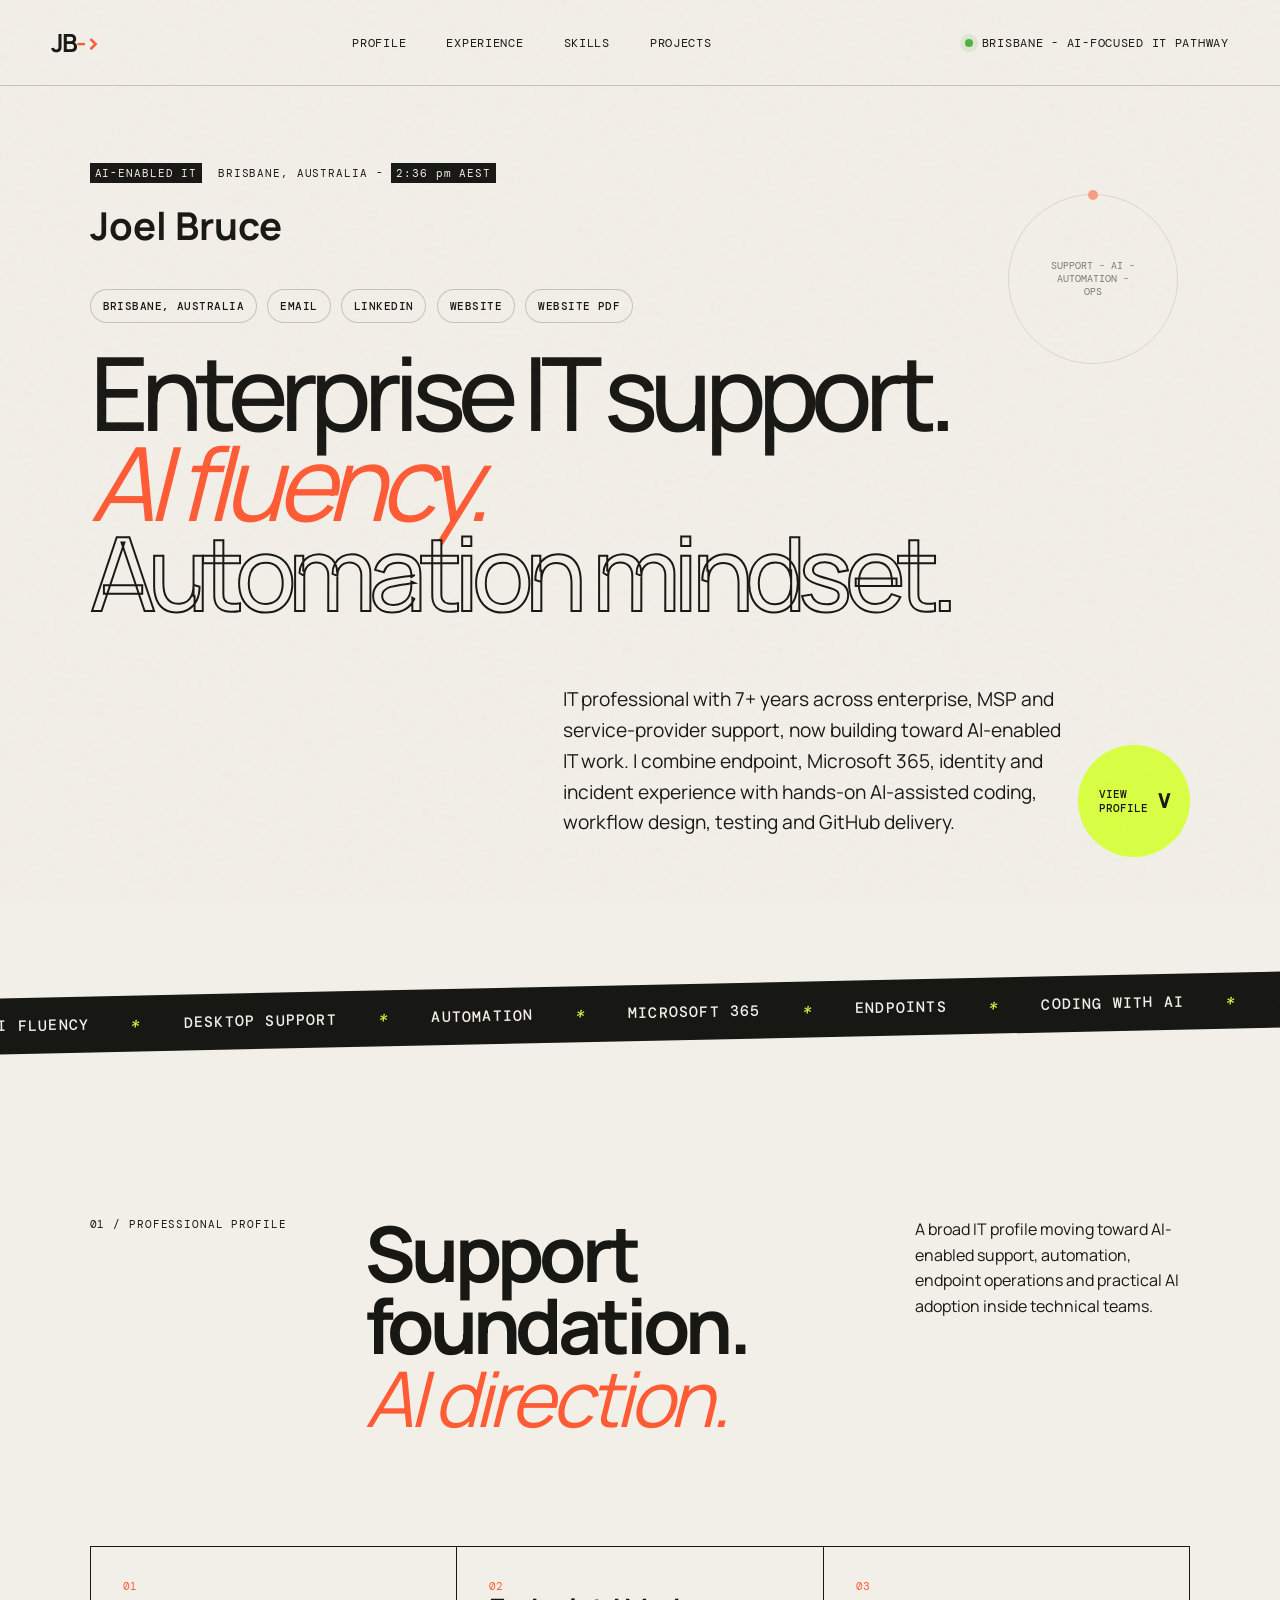
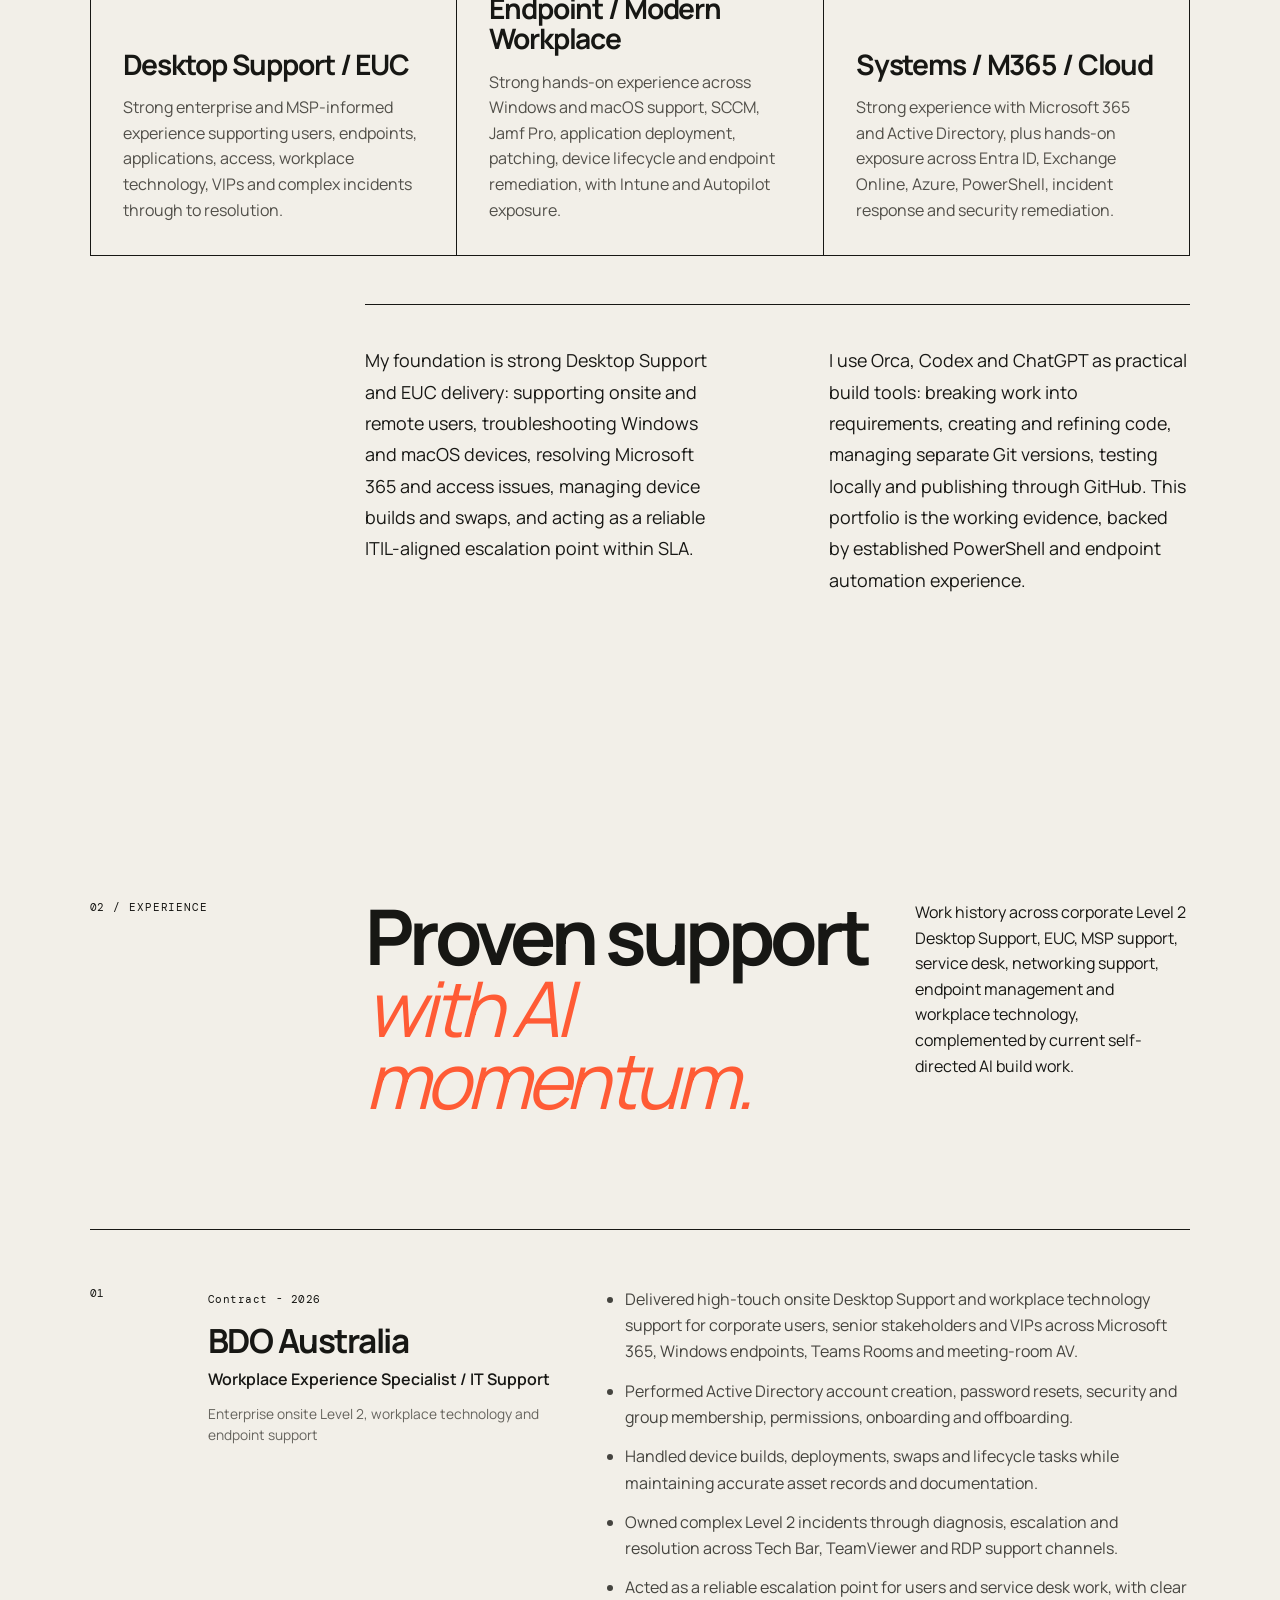
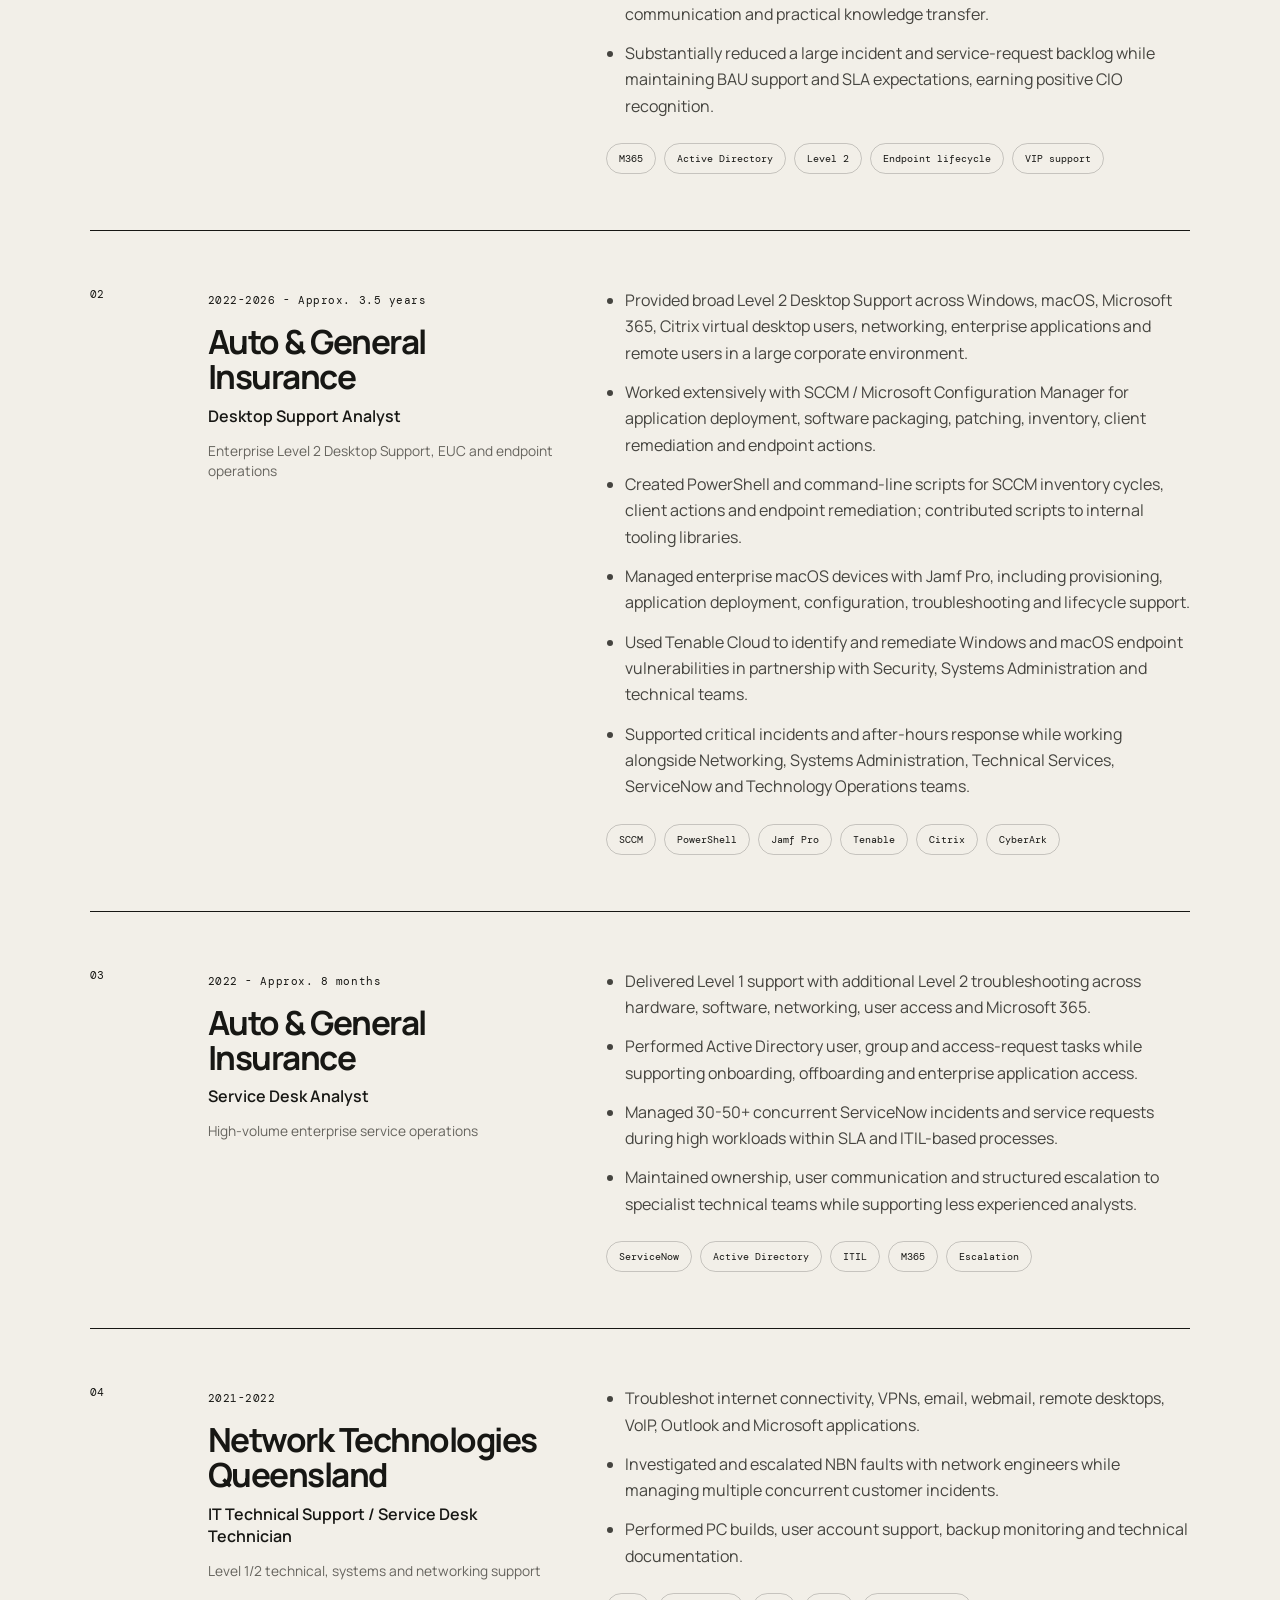
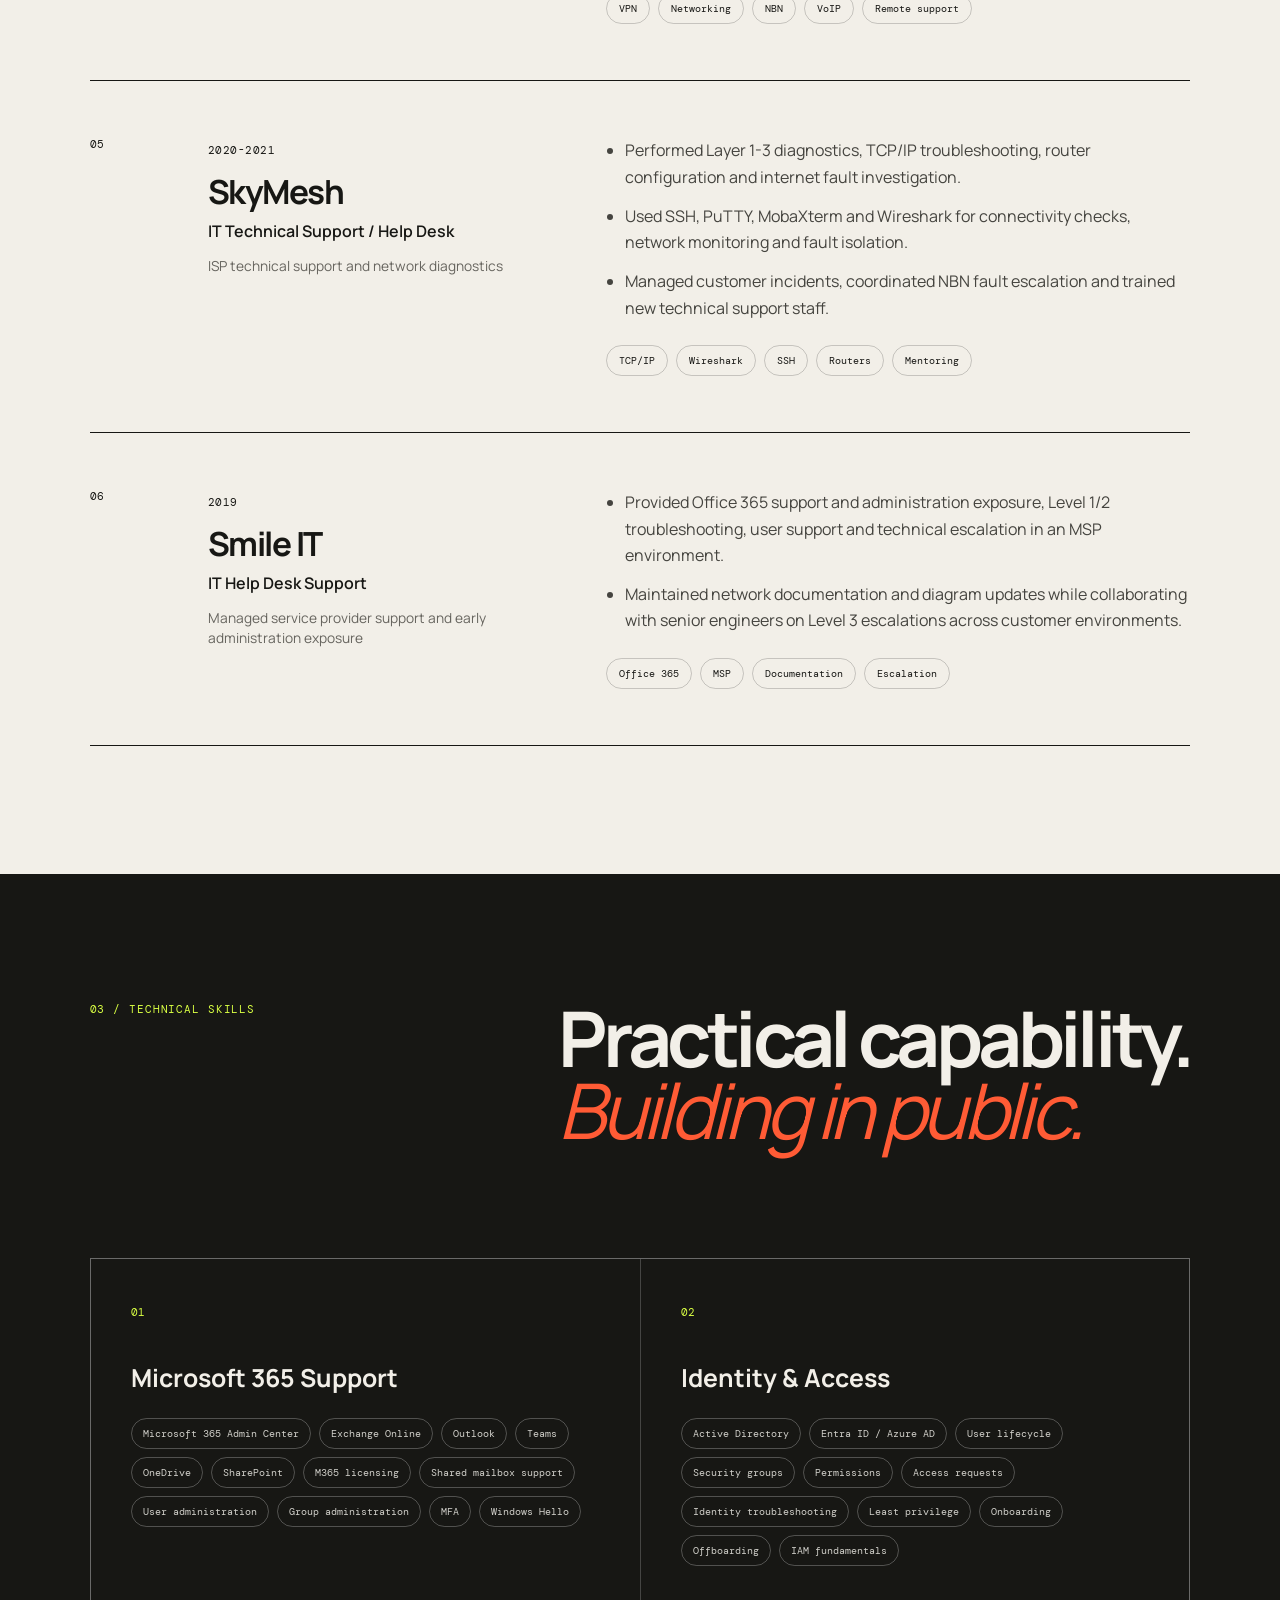
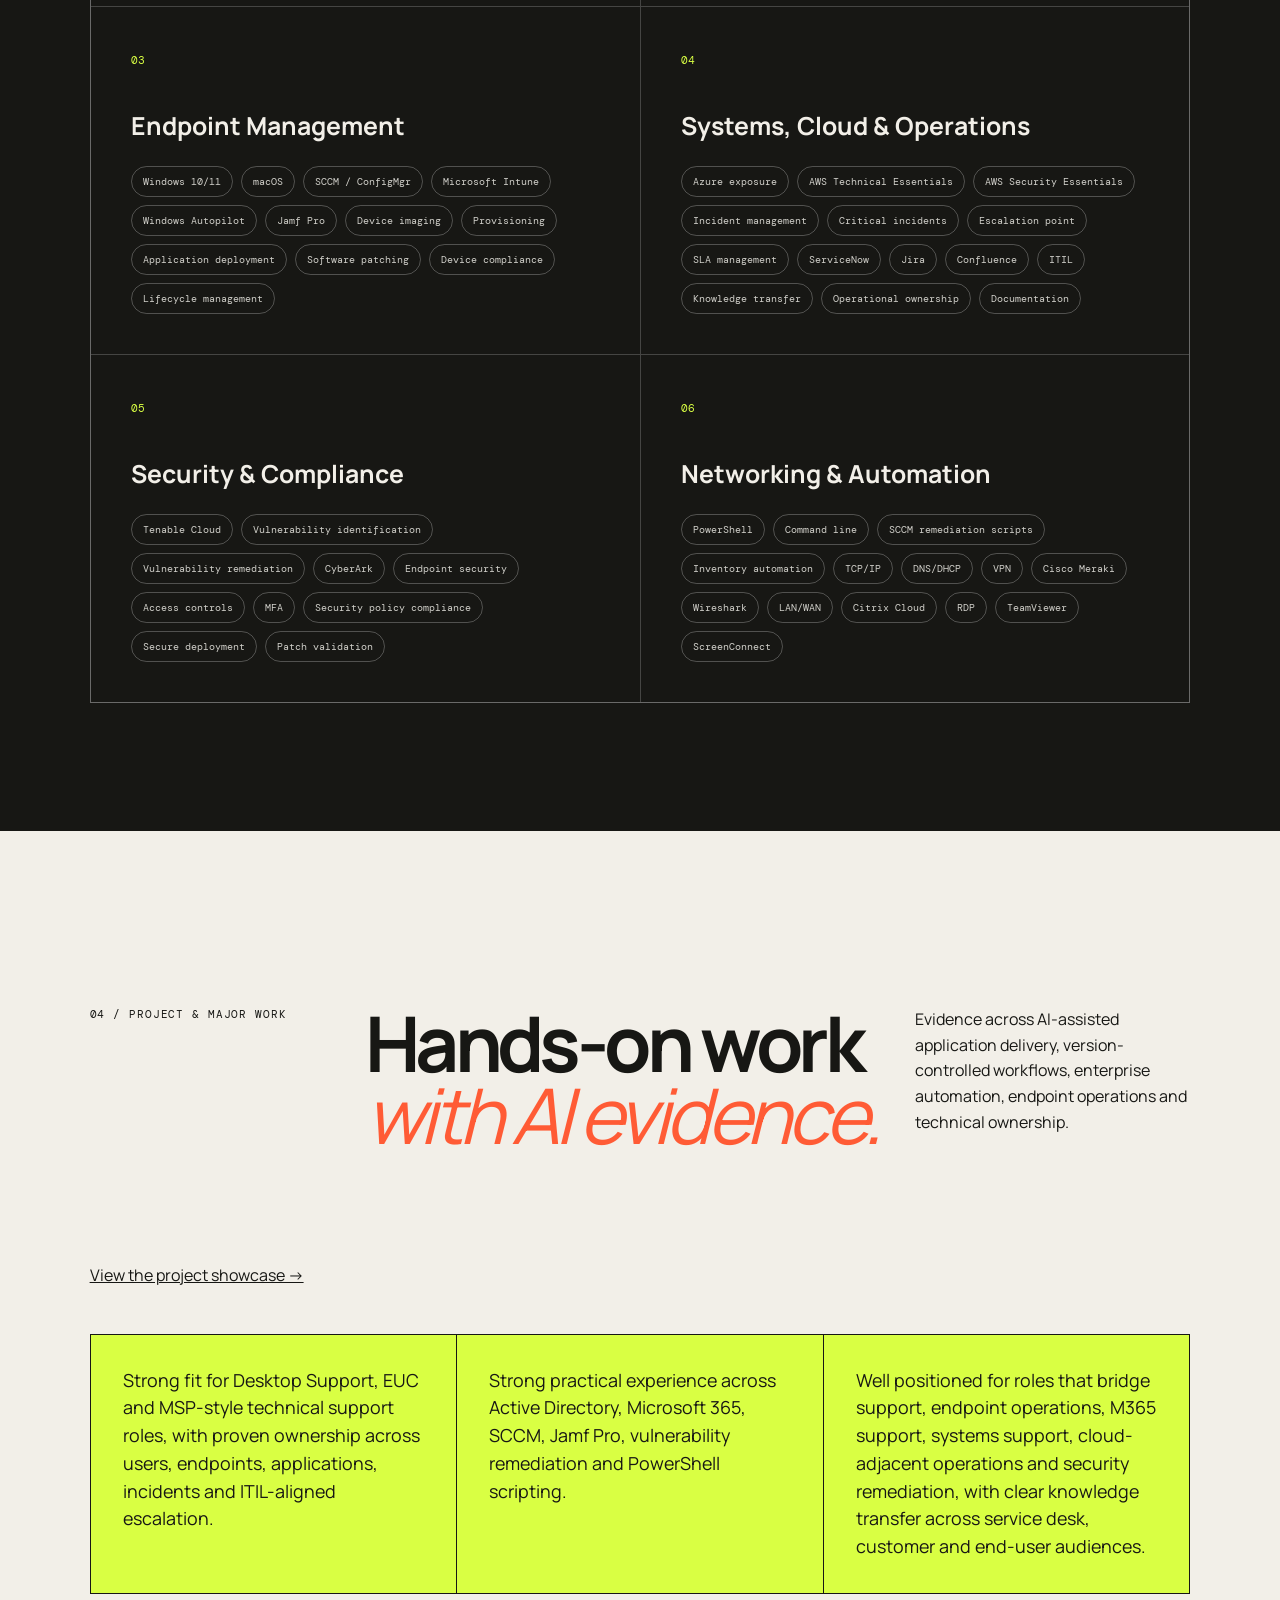
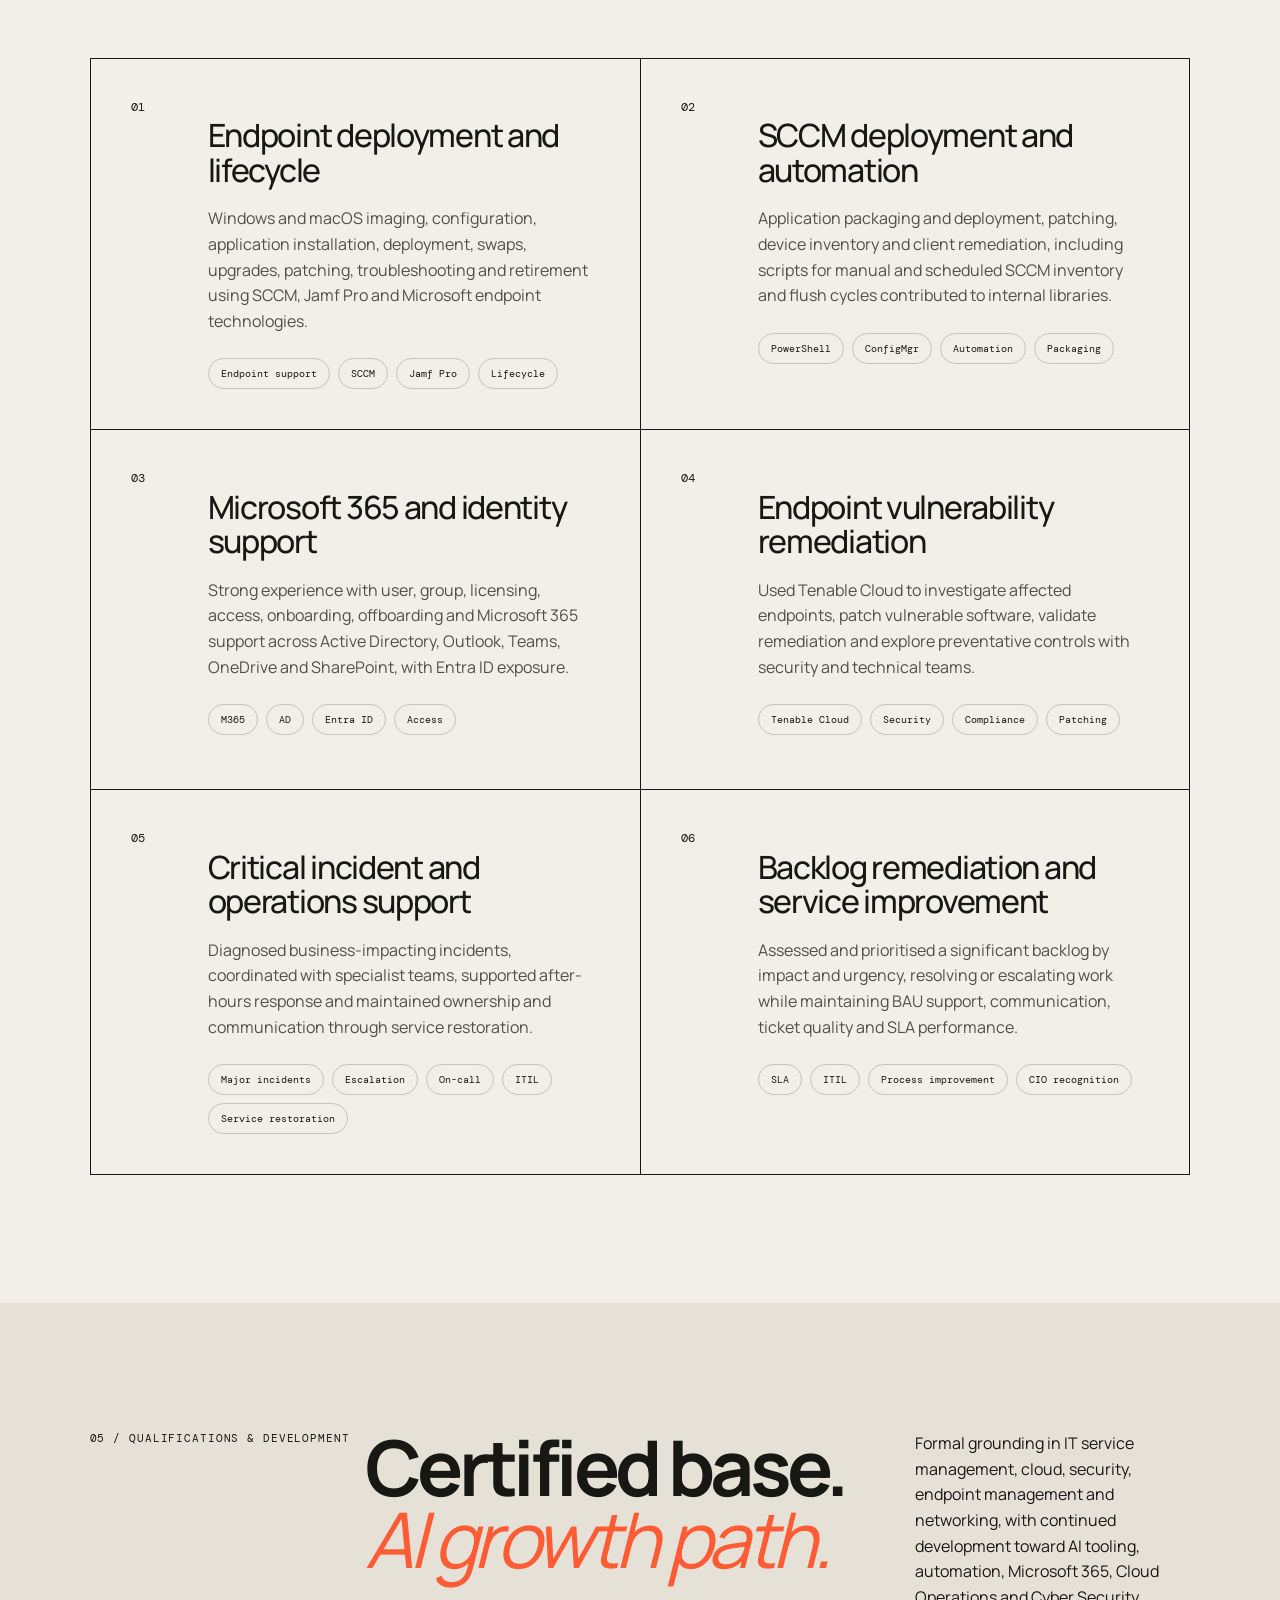
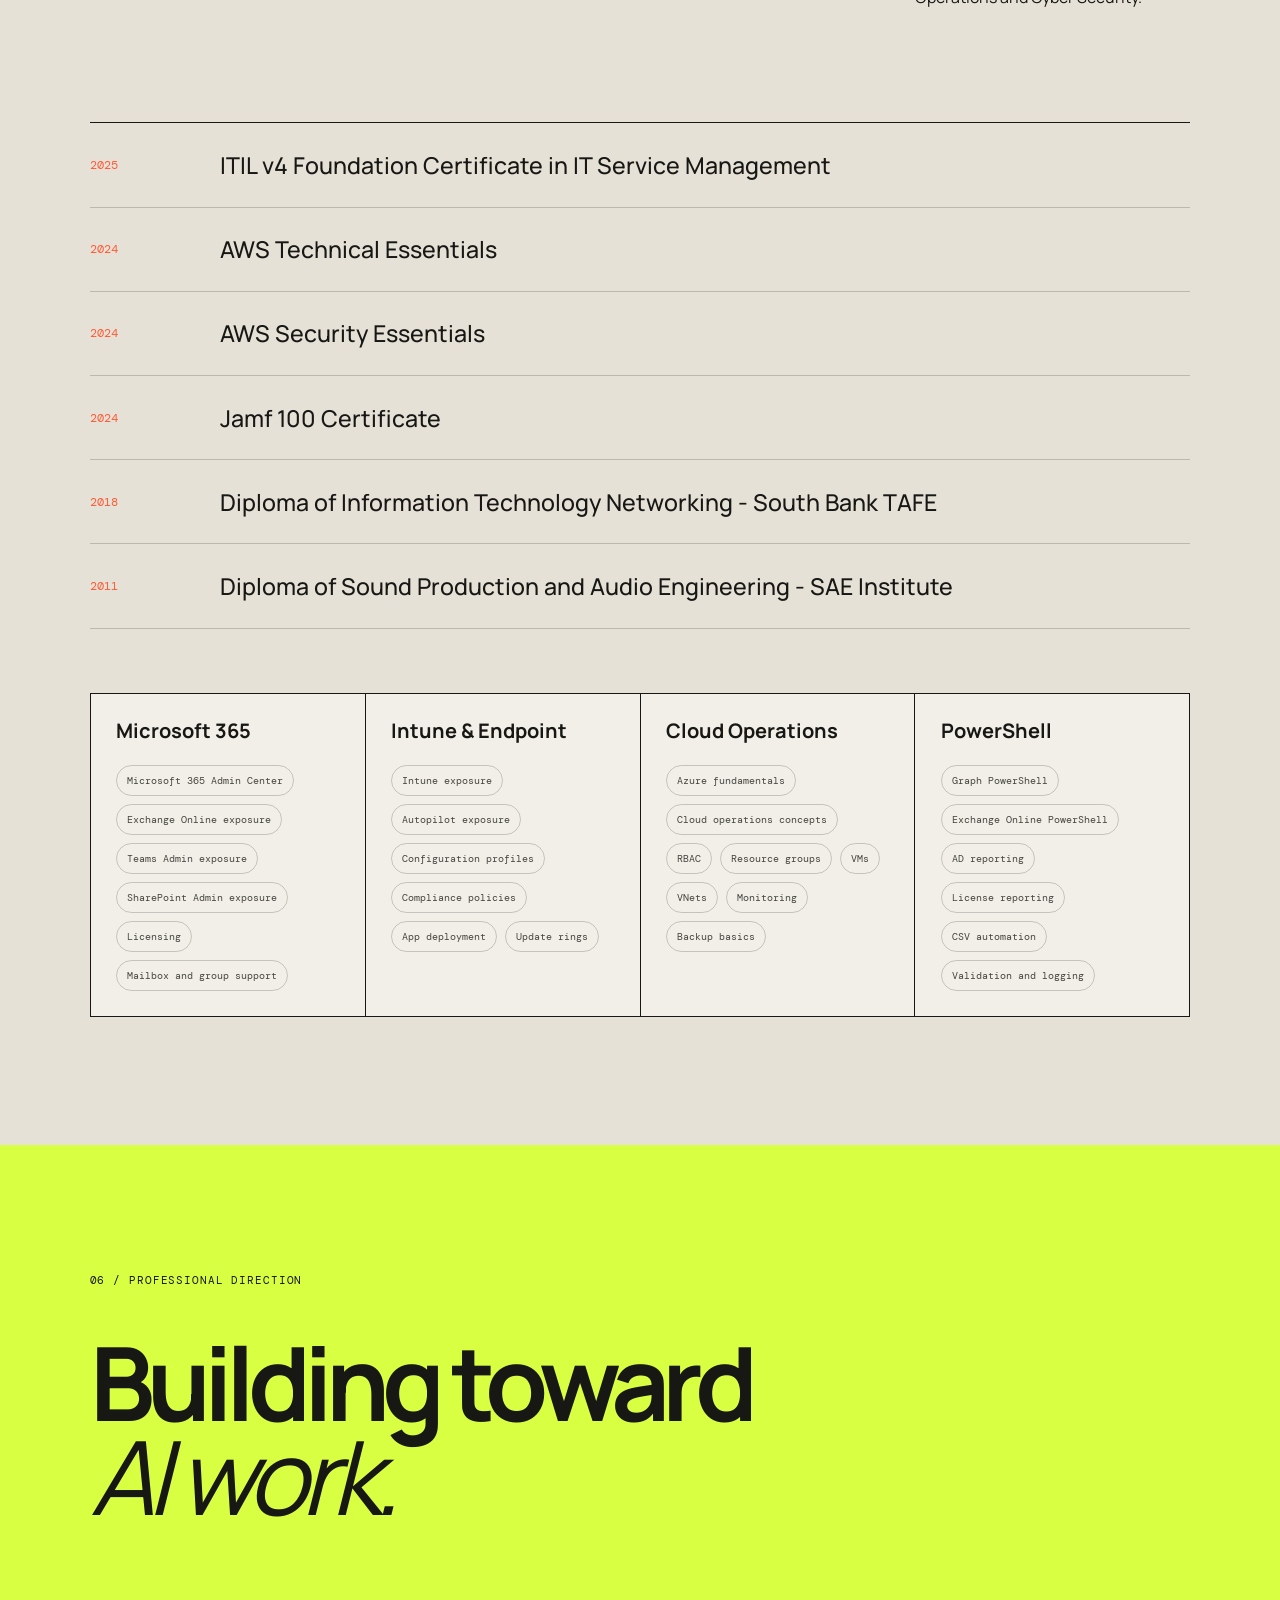
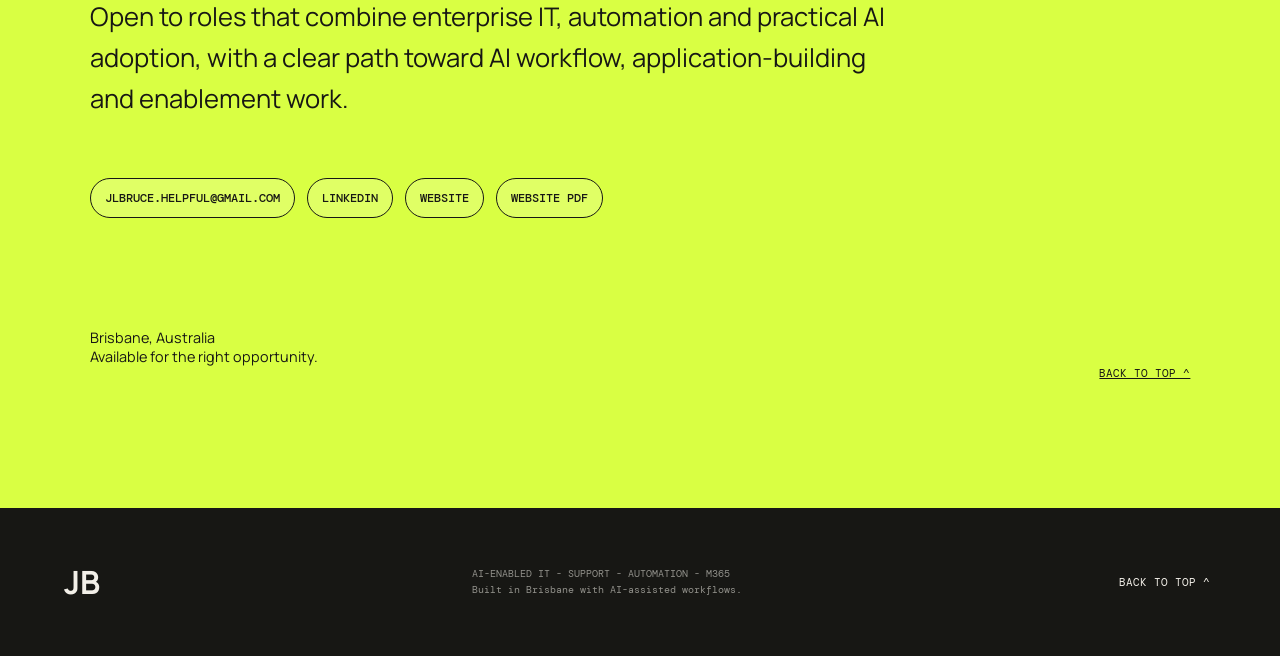
==== commit 18a32629: "Add complete website portfolio PDF view" ====
--- a/index.html
+++ b/index.html
@@ -3,9 +3,9 @@
 <head>
   <meta charset="UTF-8">
   <meta name="viewport" content="width=device-width,initial-scale=1">
-  <meta name="description" content="Joel Bruce - Enterprise, MSP, EUC, Desktop Support and workplace technology professional in Brisbane, Australia.">
+  <meta name="description" content="Joel Bruce - Brisbane IT professional building toward AI-enabled support, automation and modern workplace roles.">
   <meta name="theme-color" content="#f2efe8">
-  <title>Joel Bruce - Enterprise IT, EUC & Desktop Support</title>
+  <title>Joel Bruce - AI-Enabled IT Support & Automation</title>
   <link rel="preconnect" href="https://fonts.googleapis.com">
   <link rel="preconnect" href="https://fonts.gstatic.com" crossorigin>
   <link href="https://fonts.googleapis.com/css2?family=DM+Mono:wght@300;400;500&family=Manrope:wght@400;500;600;700&display=swap" rel="stylesheet">
@@ -24,12 +24,12 @@
       <a href="#skills">Skills</a>
       <a href="projects.html">Projects</a>
     </nav>
-    <a class="availability" href="#contact"><span></span> Brisbane - Open to IT opportunities</a>
+    <a class="availability" href="#contact"><span></span> Brisbane - AI-focused IT pathway</a>
   </header>
 
   <main id="top">
     <section class="hero section-pad">
-      <div class="hero-kicker reveal"><span>ENTERPRISE IT</span> BRISBANE, AUSTRALIA - <span id="local-time">AEST</span></div>
+      <div class="hero-kicker reveal"><span>AI-ENABLED IT</span> BRISBANE, AUSTRALIA - <span id="local-time">AEST</span></div>
       <p class="hero-name reveal">Joel Bruce</p>
       <div class="hero-contact reveal" aria-label="Primary contact details">
         <span>Brisbane, Australia</span>
@@ -38,39 +38,39 @@
         <a href="https://jlbrucehelpful-hash.github.io/joel-resume/" target="_blank" rel="noreferrer">Website</a>
         <a href="portfolio-pdf.html" target="_blank" rel="noreferrer" title="Open the complete website portfolio PDF view">Website PDF</a>
       </div>
-      <h1 class="reveal">Enterprise IT support.<br><em>Endpoint operations.</em><br><span class="outlined">Technical ownership.</span></h1>
+      <h1 class="reveal">Enterprise IT support.<br><em>AI fluency.</em><br><span class="outlined">Automation mindset.</span></h1>
       <div class="hero-bottom reveal">
-        <p>IT professional with 7+ years of experience across enterprise, MSP and service-provider environments, spanning Desktop Support, EUC, Service Desk and Level 1/2 technical support. Strong hands-on experience resolving user, device, application, access, networking and workplace technology issues, with ITIL-aligned incident ownership and a reputation as a reliable escalation point.</p>
+        <p>IT professional with 7+ years across enterprise, MSP and service-provider support, now building toward AI-enabled IT work. I combine endpoint, Microsoft 365, identity and incident experience with hands-on AI-assisted coding, workflow design, testing and GitHub delivery.</p>
         <a class="circle-link" href="#positioning"><span>View<br>profile</span><b>v</b></a>
       </div>
       <div class="orbit" aria-hidden="true">
         <div class="orbit-ring"></div>
-        <span>SUPPORT - ENDPOINTS - IDENTITY - OPS</span>
+        <span>SUPPORT - AI - AUTOMATION - OPS</span>
       </div>
     </section>
 
     <section class="marquee" aria-label="Core capabilities">
-      <div>DESKTOP SUPPORT <i>*</i> EUC <i>*</i> MICROSOFT 365 <i>*</i> ACTIVE DIRECTORY <i>*</i> SCCM <i>*</i> JAMF PRO <i>*</i> SECURITY REMEDIATION <i>*</i></div>
+      <div>AI FLUENCY <i>*</i> DESKTOP SUPPORT <i>*</i> AUTOMATION <i>*</i> MICROSOFT 365 <i>*</i> ENDPOINTS <i>*</i> CODING WITH AI <i>*</i> SECURITY REMEDIATION <i>*</i></div>
     </section>
 
     <section id="positioning" class="profile section-pad">
       <div class="section-heading reveal">
         <span>01 / PROFESSIONAL PROFILE</span>
-        <h2>Enterprise support.<br><em>Technical depth.</em></h2>
-        <p>A broad IT profile across enterprise and MSP environments, suited to Desktop Support, EUC, Endpoint, Systems Administration and Microsoft 365 focused roles.</p>
+        <h2>Support foundation.<br><em>AI direction.</em></h2>
+        <p>A broad IT profile moving toward AI-enabled support, automation, endpoint operations and practical AI adoption inside technical teams.</p>
       </div>
       <div id="target-roles" class="target-roles reveal"></div>
       <div class="profile-grid reveal">
         <p>My foundation is strong Desktop Support and EUC delivery: supporting onsite and remote users, troubleshooting Windows and macOS devices, resolving Microsoft 365 and access issues, managing device builds and swaps, and acting as a reliable ITIL-aligned escalation point within SLA.</p>
-        <p>I also have hands-on exposure across Entra ID, Intune, Exchange Online, Citrix, Azure and security tooling, with continued development towards in-depth system administration, Microsoft 365, Cloud Operations and Cyber Security.</p>
+        <p>I use Orca, Codex and ChatGPT as practical build tools: breaking work into requirements, creating and refining code, managing separate Git versions, testing locally and publishing through GitHub. This portfolio is the working evidence, backed by established PowerShell and endpoint automation experience.</p>
       </div>
     </section>
 
     <section id="experience" class="work section-pad">
       <div class="section-heading reveal">
         <span>02 / EXPERIENCE</span>
-        <h2>Proven support<br><em>across IT operations.</em></h2>
-        <p>Work history across corporate Level 2 Desktop Support, EUC, MSP support, service desk, networking support, endpoint management and workplace technology.</p>
+        <h2>Proven support<br><em>with AI momentum.</em></h2>
+        <p>Work history across corporate Level 2 Desktop Support, EUC, MSP support, service desk, networking support, endpoint management and workplace technology, complemented by current self-directed AI build work.</p>
       </div>
       <div id="role-list" class="role-list"></div>
     </section>
@@ -78,7 +78,7 @@
     <section id="skills" class="approach section-pad">
       <div class="approach-title reveal">
         <span>03 / TECHNICAL SKILLS</span>
-        <h2>Practical capability.<br><em>Built in production.</em></h2>
+        <h2>Practical capability.<br><em>Building in public.</em></h2>
       </div>
       <div id="skill-groups" class="skill-groups"></div>
     </section>
@@ -86,8 +86,8 @@
     <section id="projects" class="projects section-pad">
       <div class="section-heading reveal">
         <span>04 / PROJECT & MAJOR WORK</span>
-        <h2>Hands-on work<br><em>that carries across roles.</em></h2>
-        <p>Selected work covering endpoint operations, automation, security remediation, incident ownership and cross-team support.</p>
+        <h2>Hands-on work<br><em>with AI evidence.</em></h2>
+        <p>Evidence across AI-assisted application delivery, version-controlled workflows, enterprise automation, endpoint operations and technical ownership.</p>
       </div>
       <p class="projects-link-wrap reveal"><a class="back-link" href="projects.html">View the project showcase →</a></p>
       <div id="admin-proof" class="admin-proof"></div>
@@ -97,8 +97,8 @@
     <section id="qualifications" class="qualifications section-pad">
       <div class="section-heading reveal">
         <span>05 / QUALIFICATIONS & DEVELOPMENT</span>
-        <h2>Certified base.<br><em>Continuing growth.</em></h2>
-        <p>Formal grounding in IT service management, cloud, security, endpoint management and networking, with continued development towards in-depth system administration, Microsoft 365, Cloud Operations and Cyber Security.</p>
+        <h2>Certified base.<br><em>AI growth path.</em></h2>
+        <p>Formal grounding in IT service management, cloud, security, endpoint management and networking, with continued development toward AI tooling, automation, Microsoft 365, Cloud Operations and Cyber Security.</p>
       </div>
       <div id="cert-list" class="cert-list"></div>
       <div id="next-focus" class="next-focus reveal"></div>
@@ -106,8 +106,8 @@
 
     <section id="contact" class="contact section-pad">
       <span class="reveal">06 / PROFESSIONAL DIRECTION</span>
-      <h2 class="reveal">Ready for the next<br><em>technical role.</em></h2>
-      <p class="contact-lead reveal">Open to Desktop Support, EUC, Endpoint, Systems Administration, Microsoft 365, Cloud Operations and security-adjacent IT roles.</p>
+      <h2 class="reveal">Building toward<br><em>AI work.</em></h2>
+      <p class="contact-lead reveal">Open to roles that combine enterprise IT, automation and practical AI adoption, with a clear path toward AI workflow, application-building and enablement work.</p>
       <div class="contact-links reveal" aria-label="Contact details">
         <a href="mailto:jlbruce.helpful@gmail.com">jlbruce.helpful@gmail.com</a>
         <a href="https://www.linkedin.com/in/joellbruce370/" target="_blank" rel="noreferrer">LinkedIn</a>
@@ -123,7 +123,7 @@
 
   <footer>
     <a href="#top">JB</a>
-    <p>IT SUPPORT - EUC - ENDPOINTS - M365<br>Built in Brisbane.</p>
+    <p>AI-ENABLED IT - SUPPORT - AUTOMATION - M365<br>Built in Brisbane with AI-assisted workflows.</p>
     <button id="top-button">BACK TO TOP ^</button>
   </footer>
 </body>
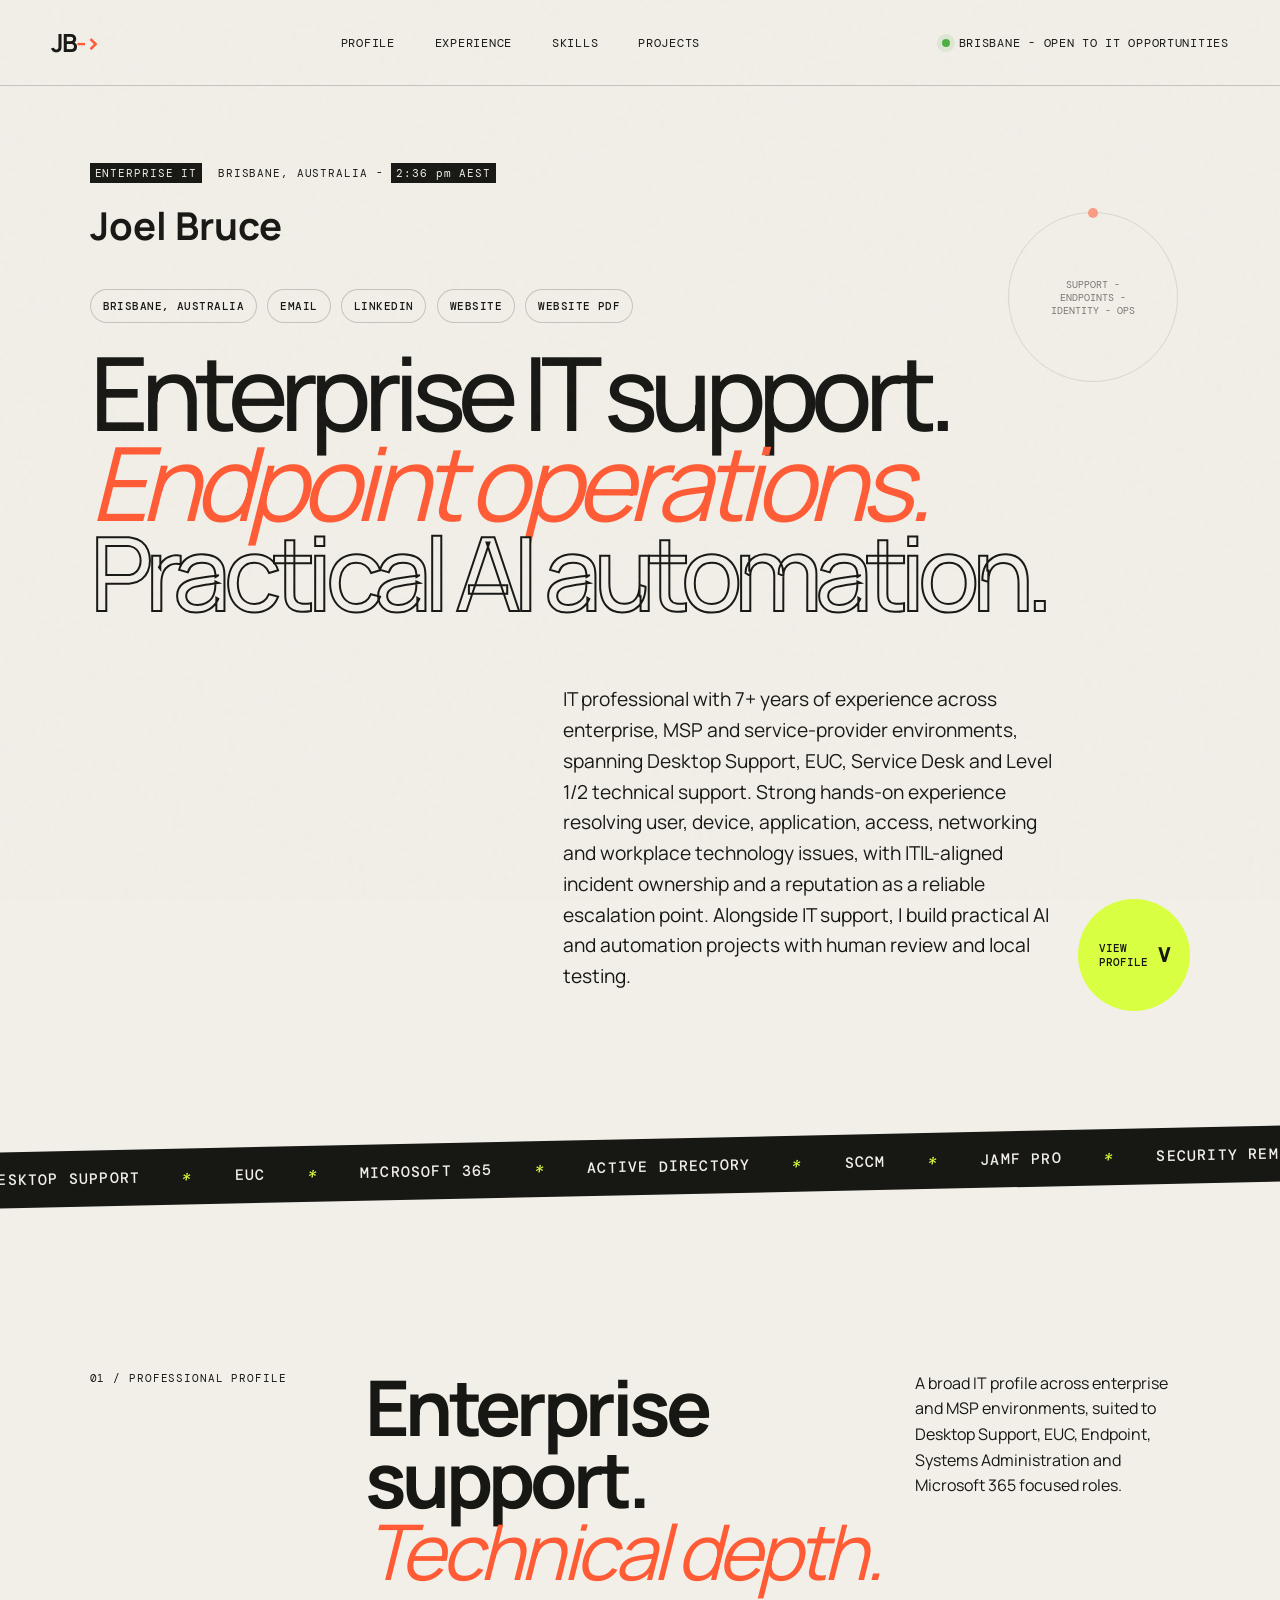
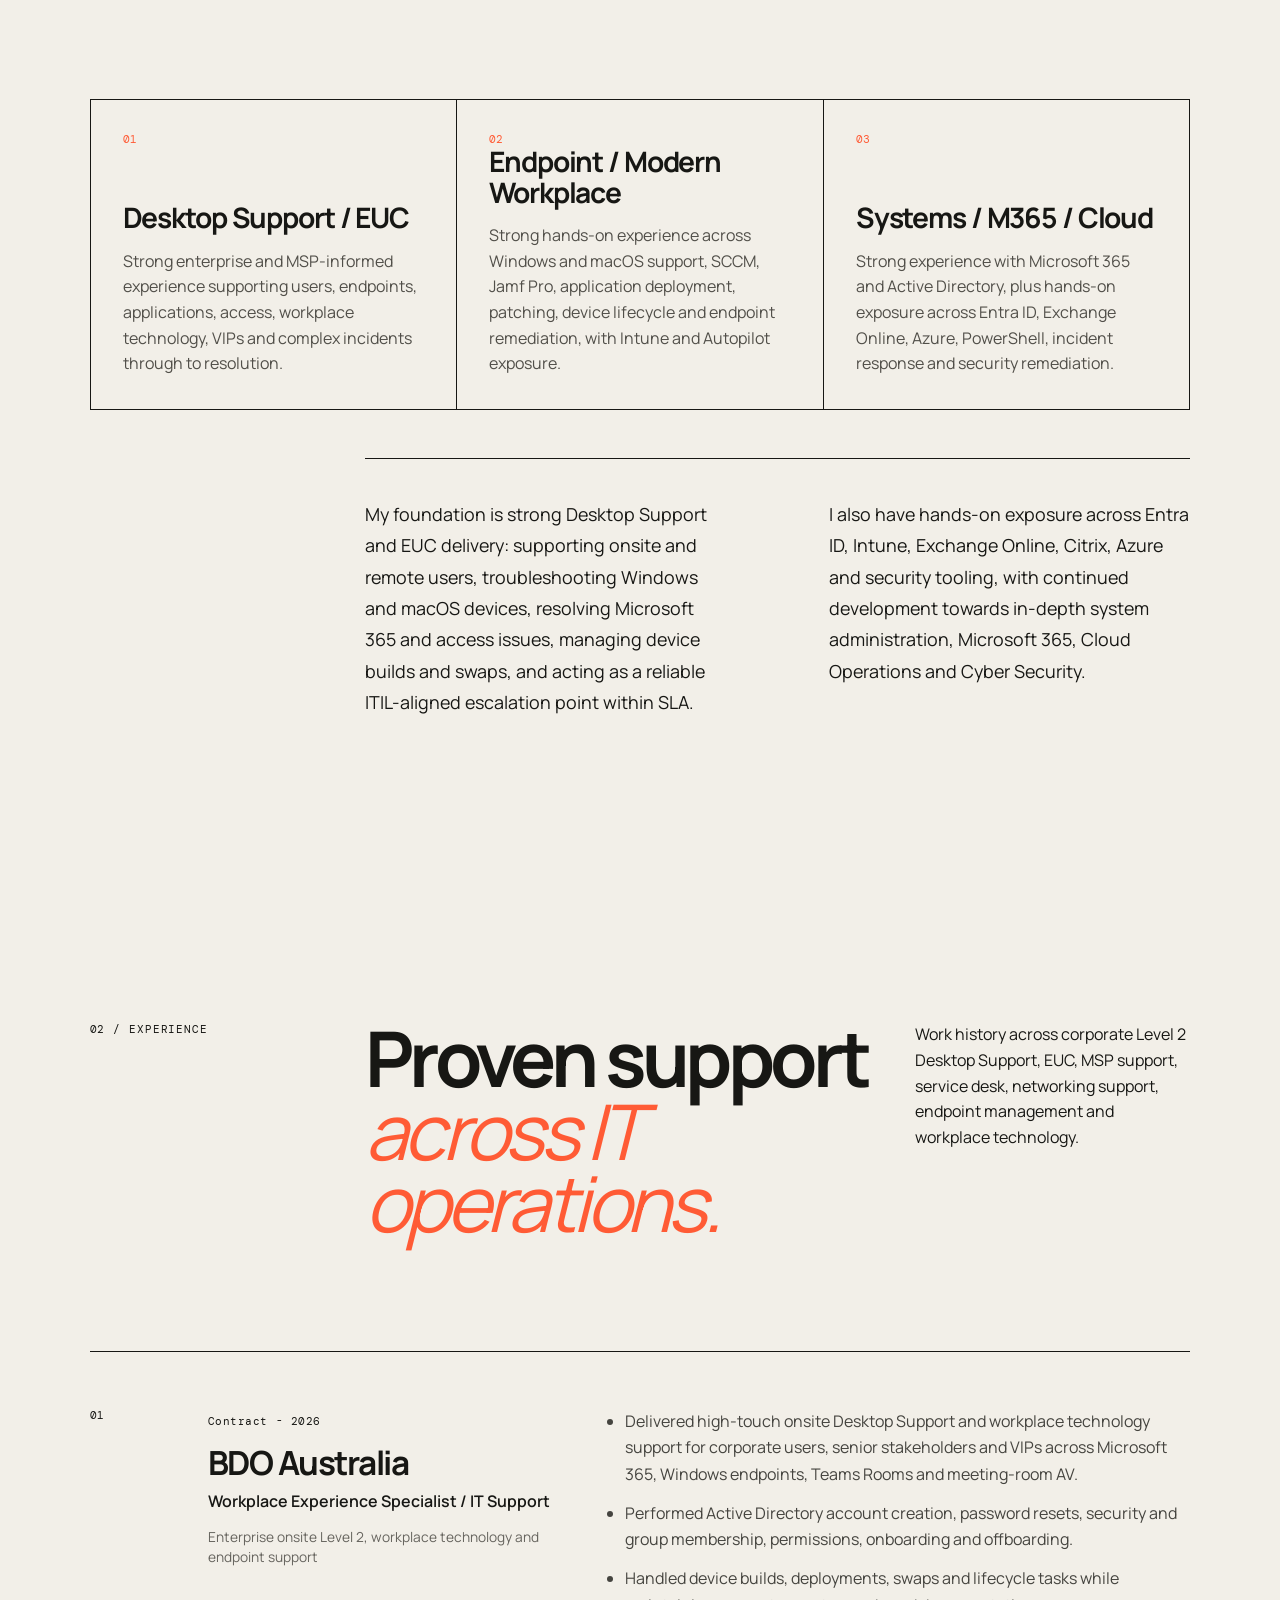
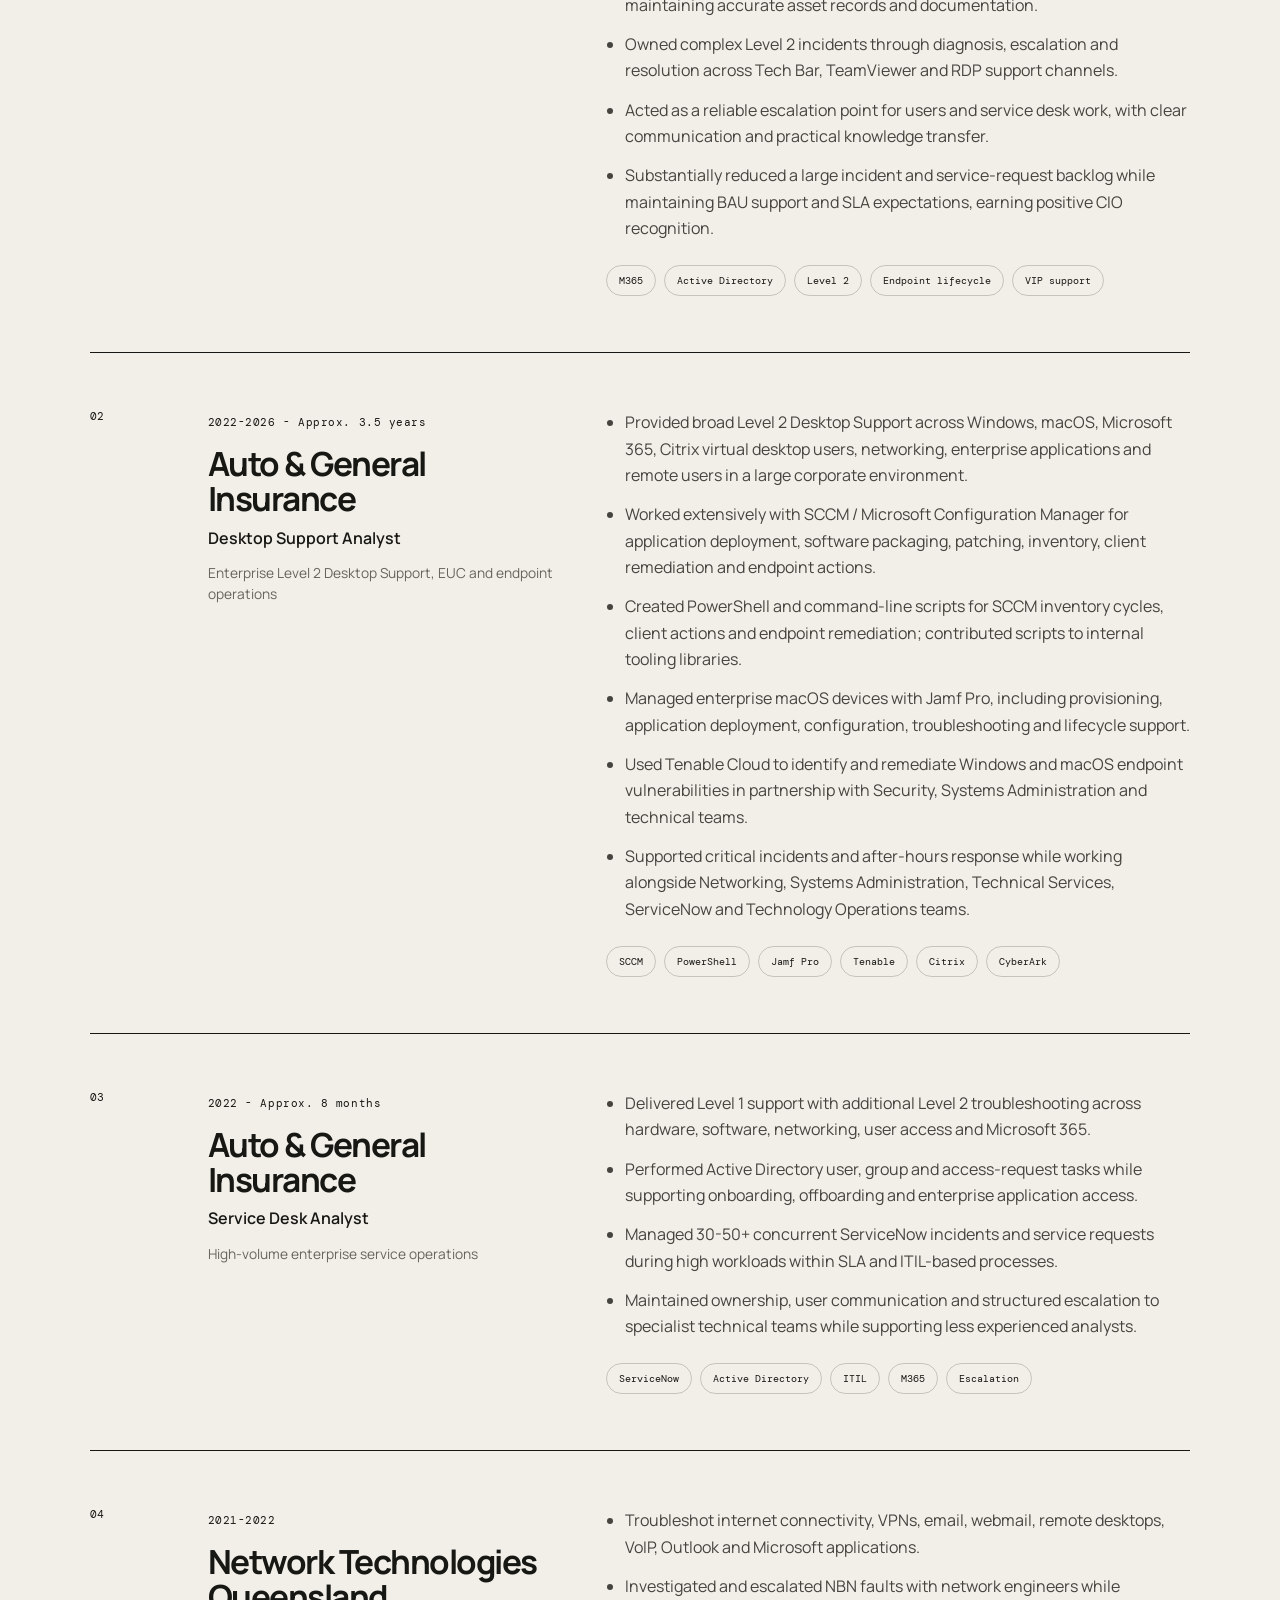
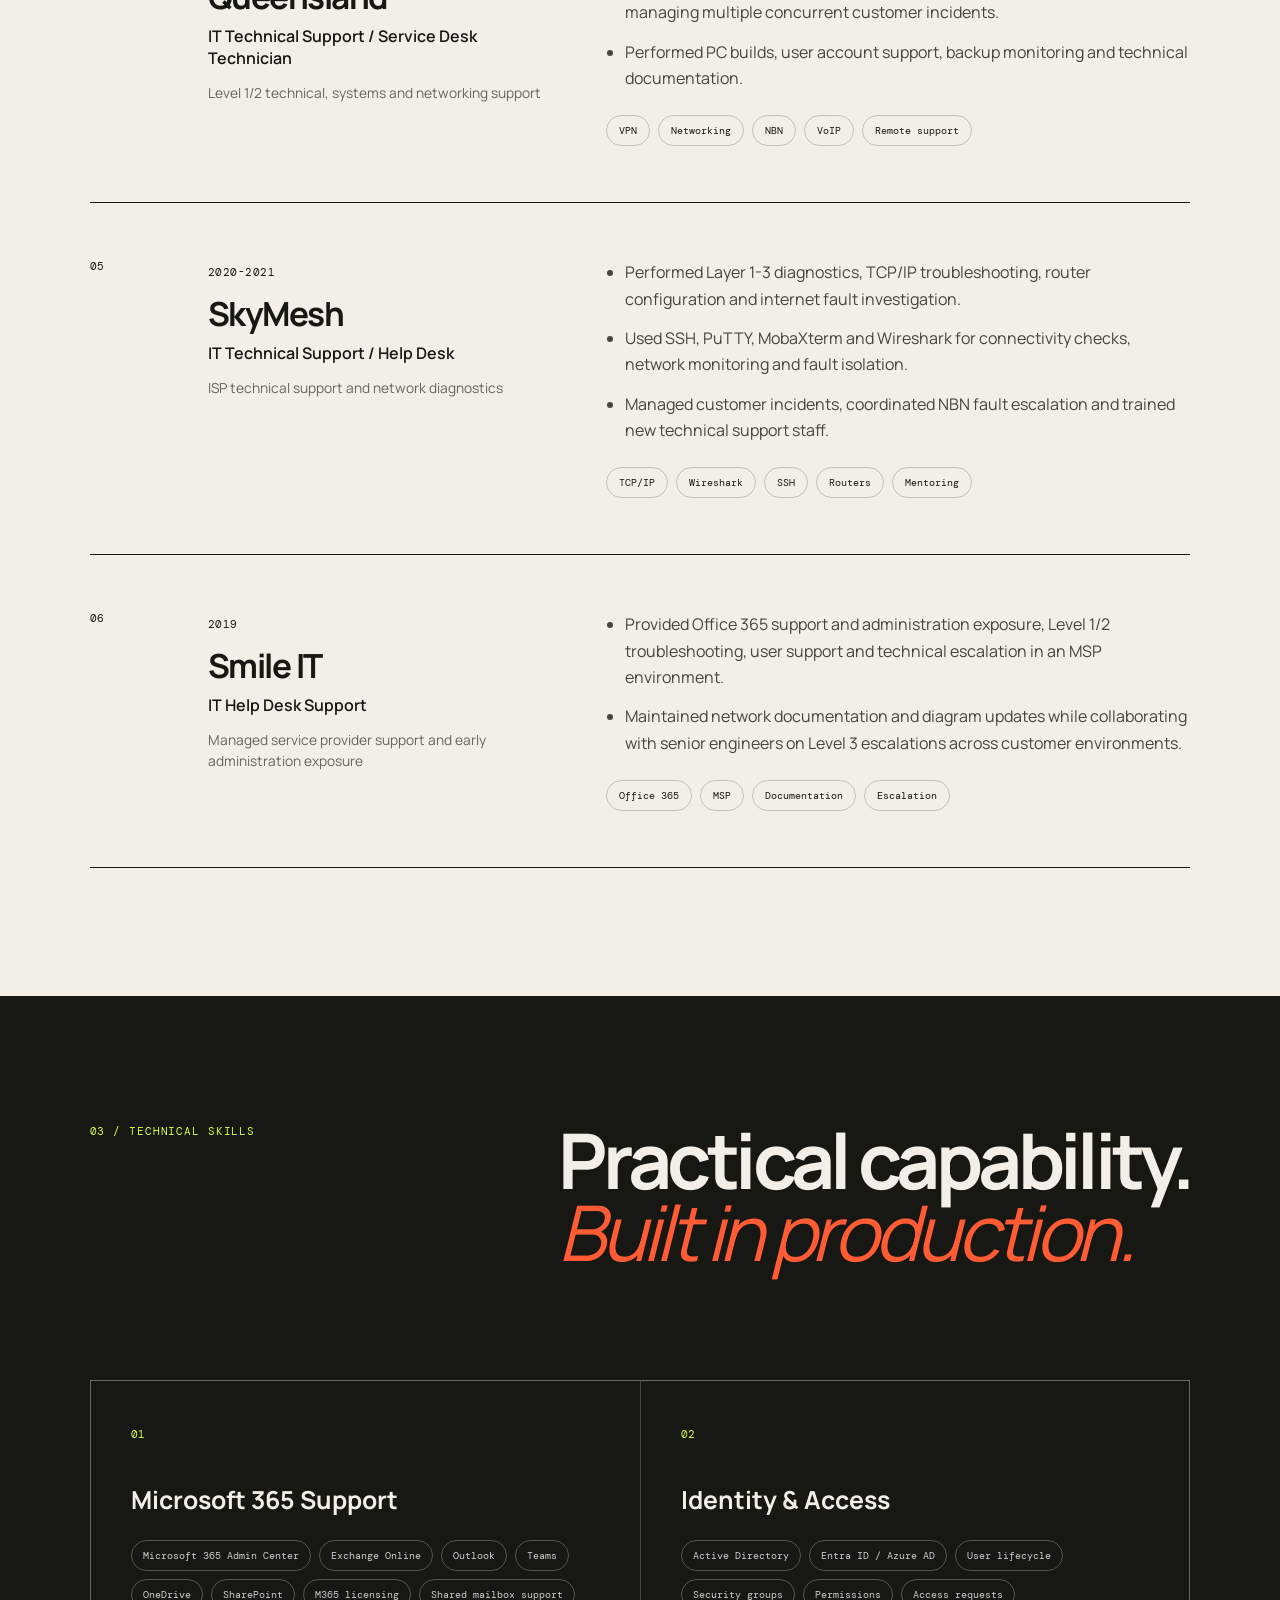
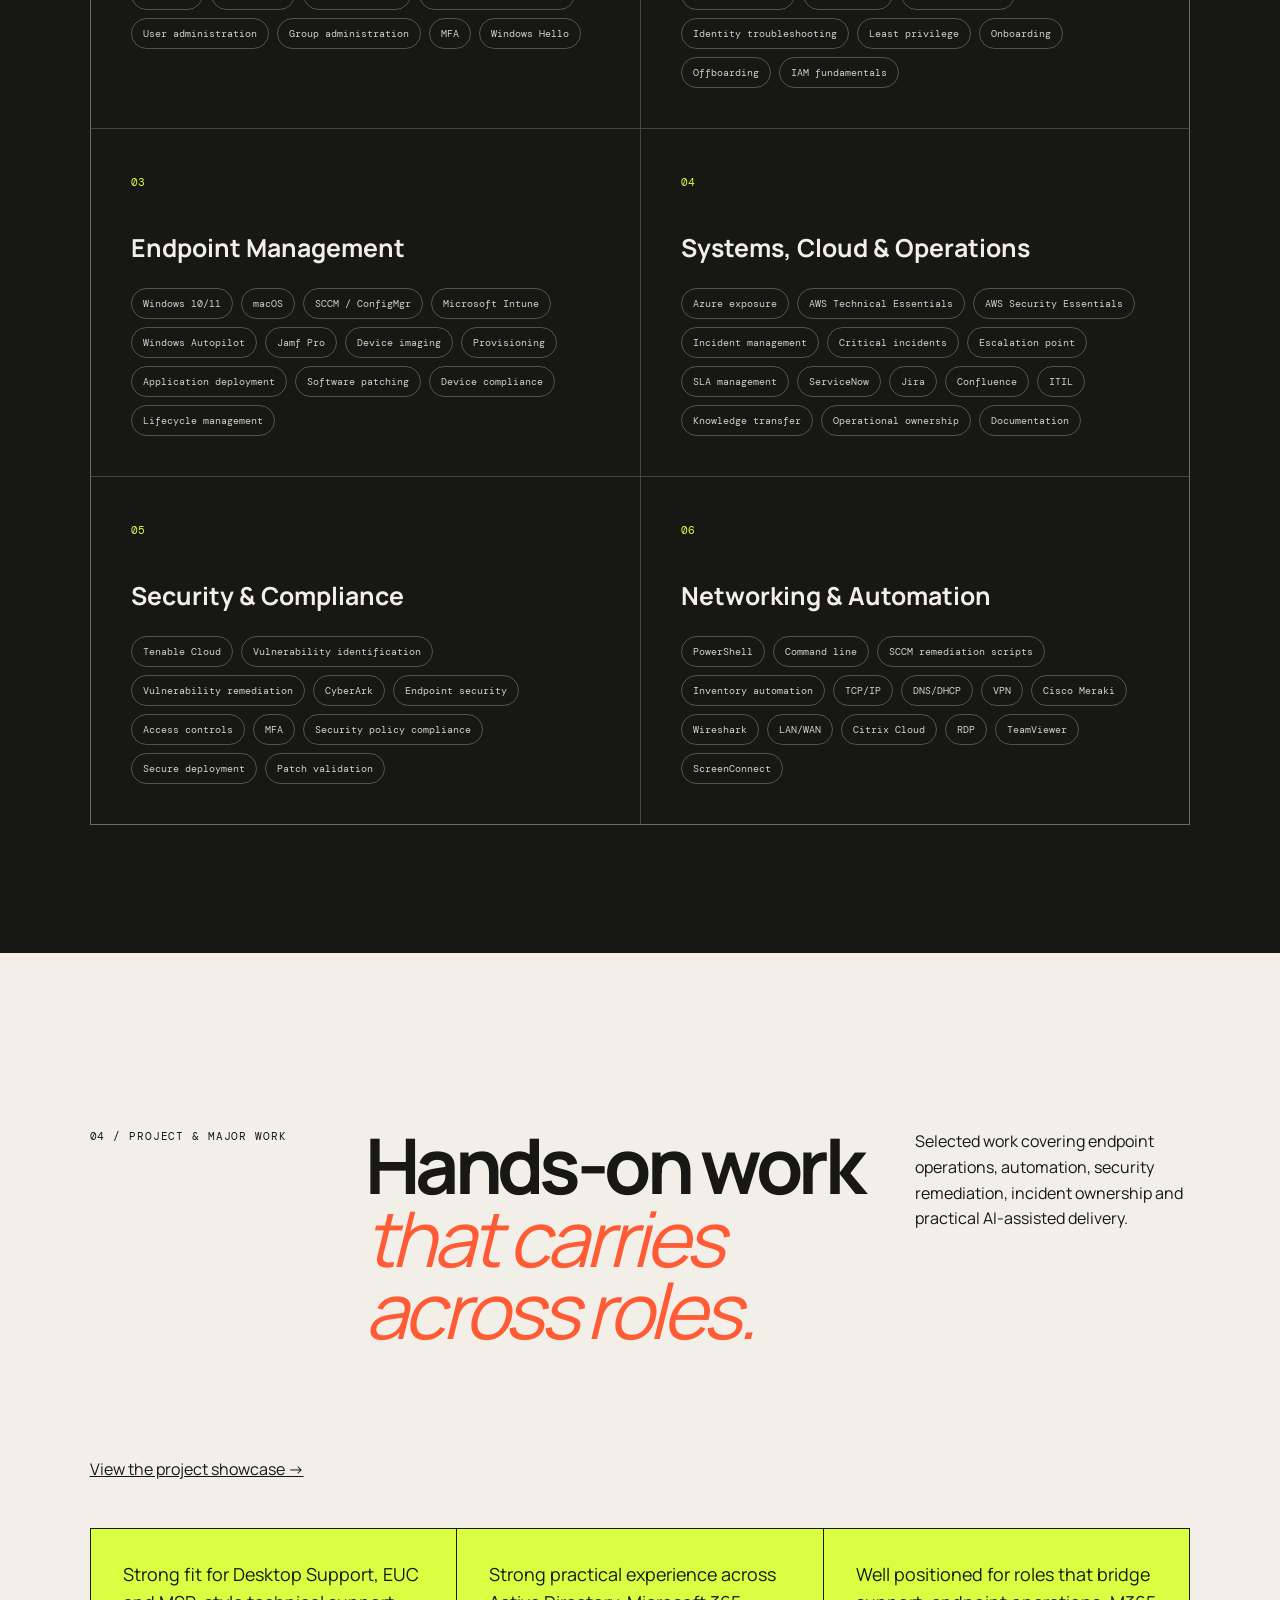
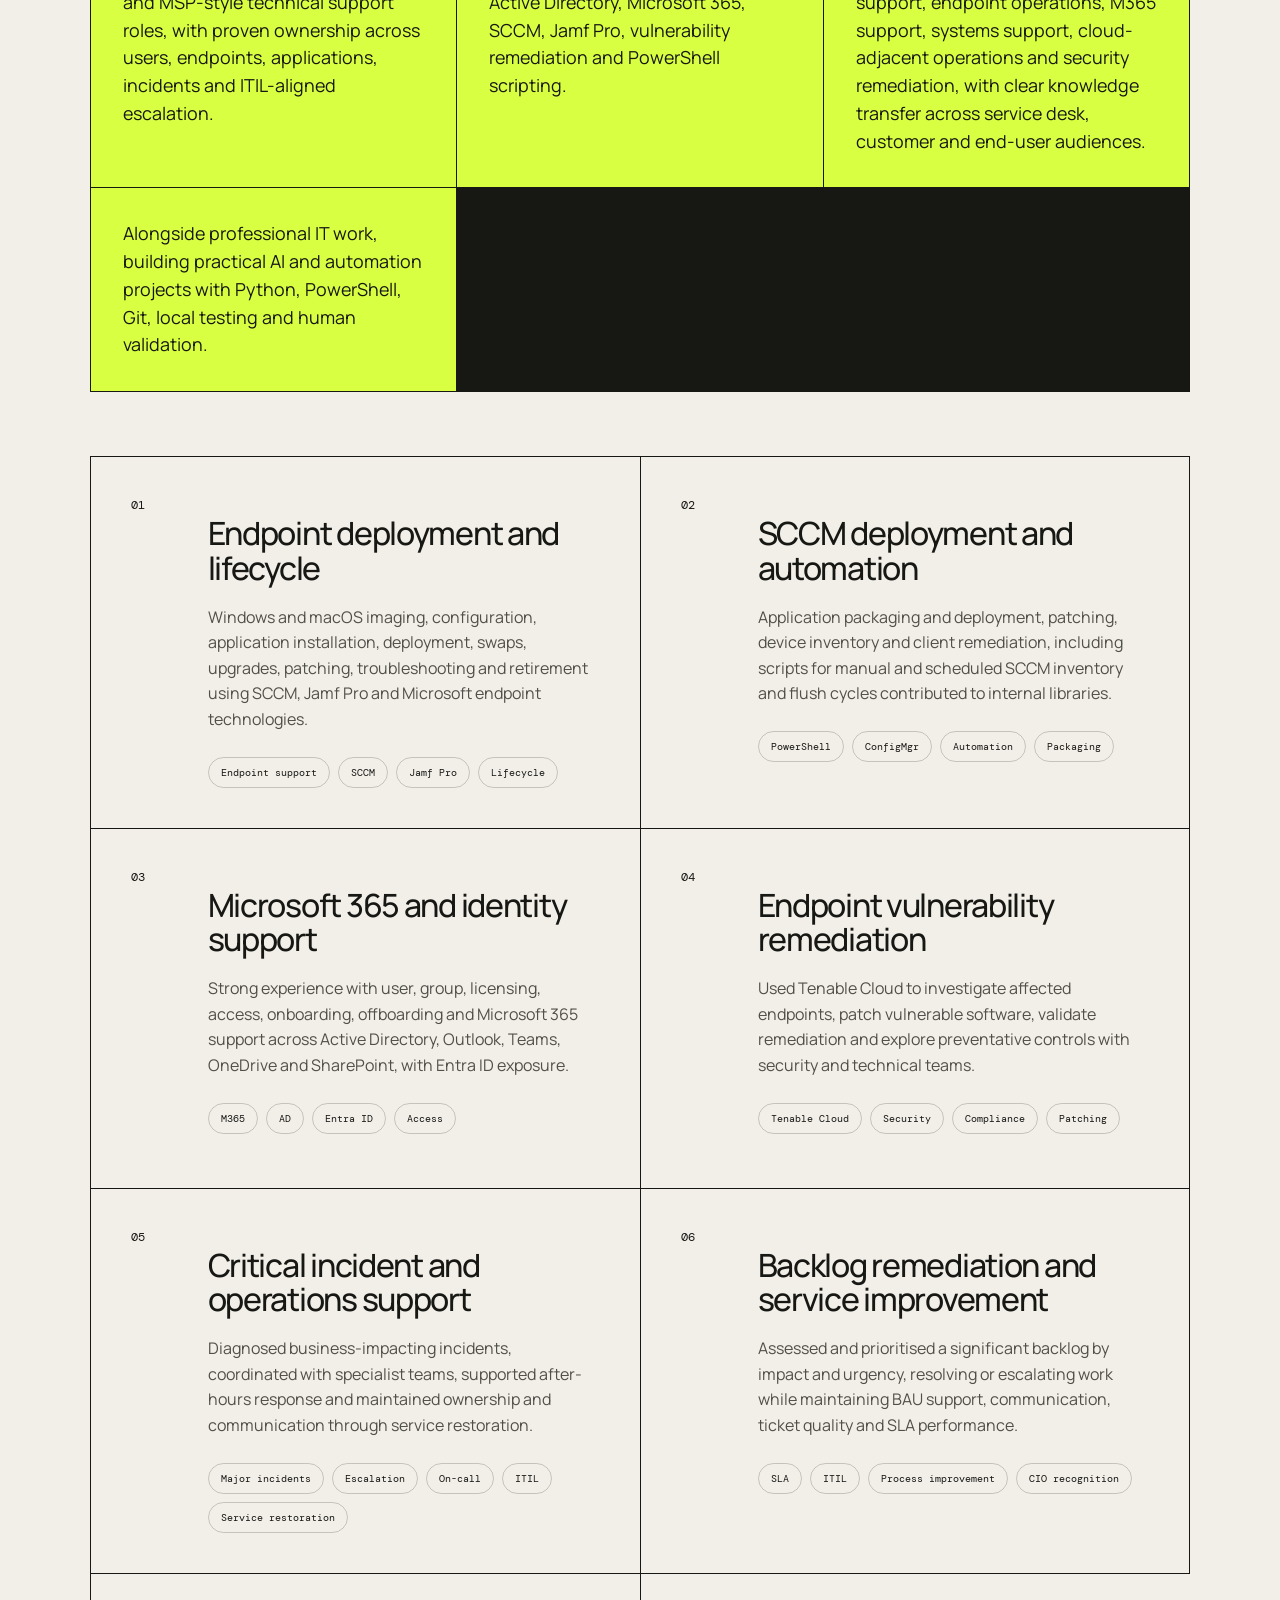
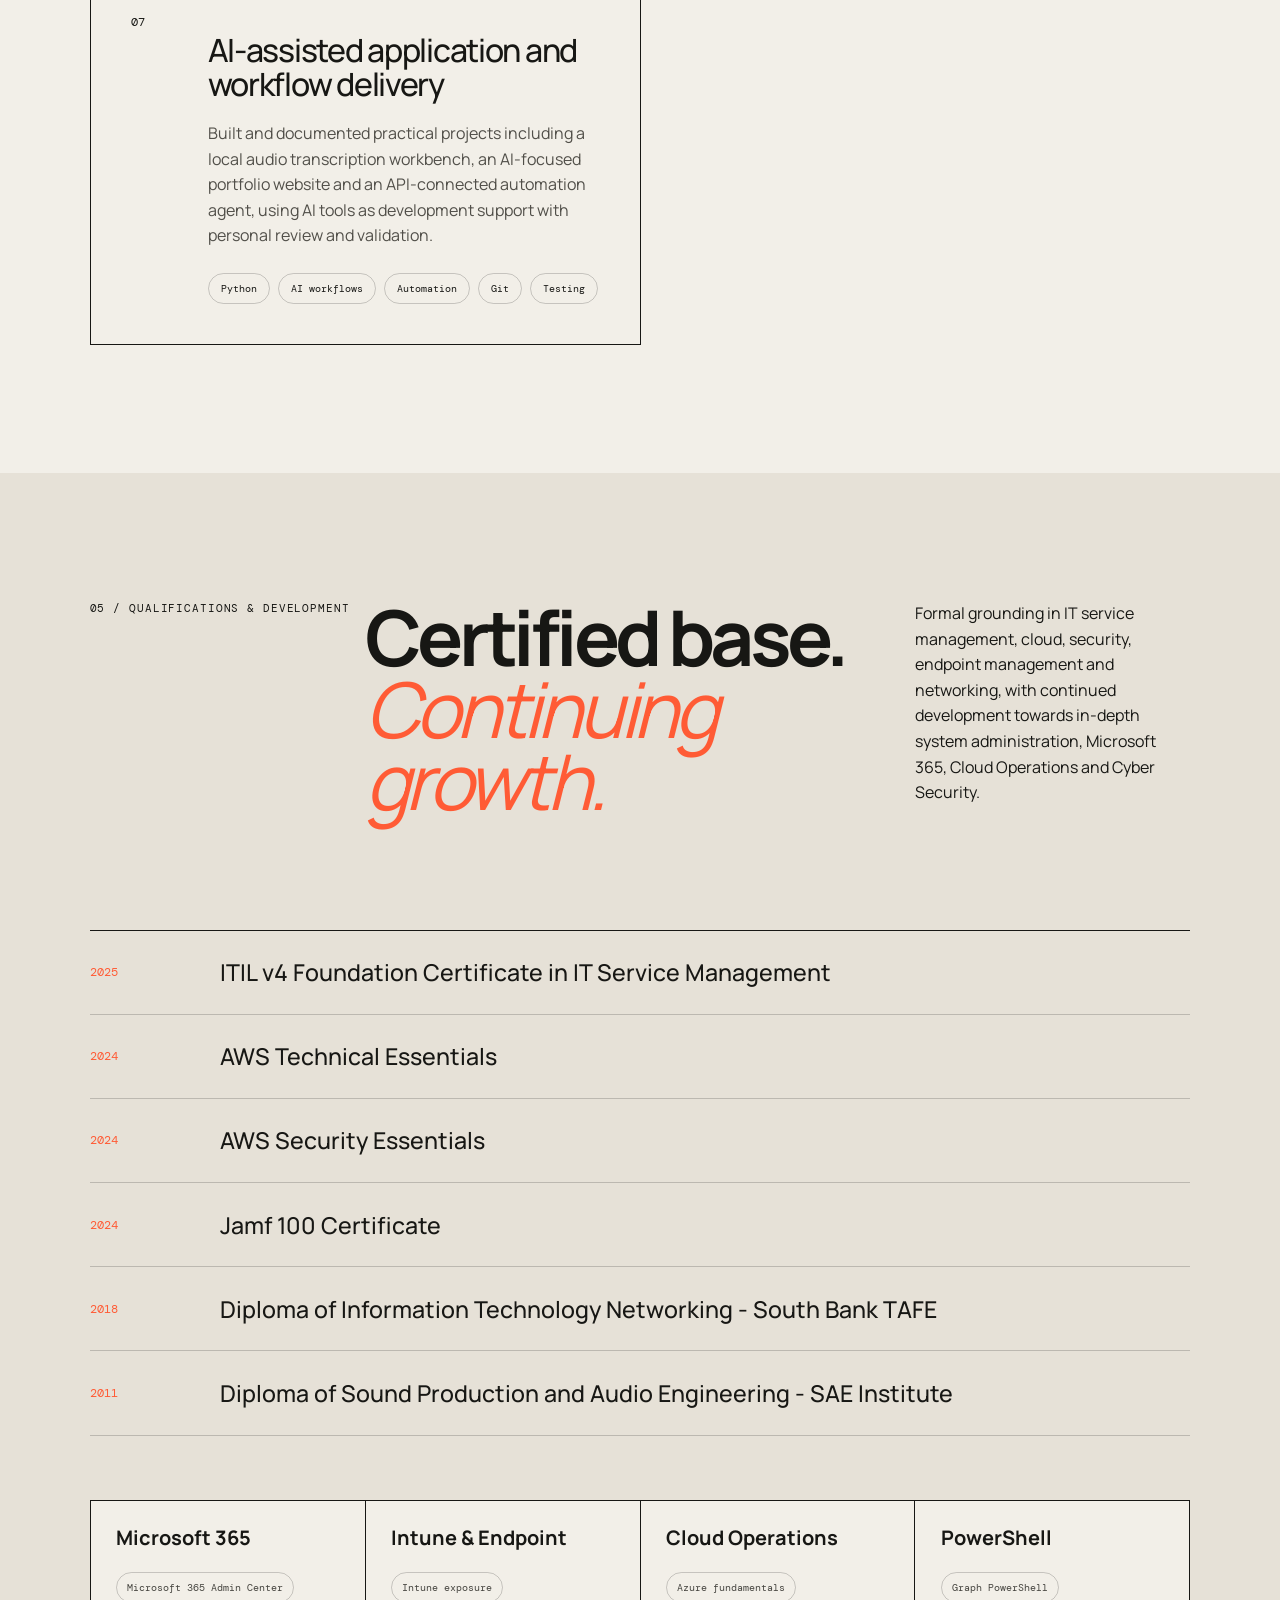
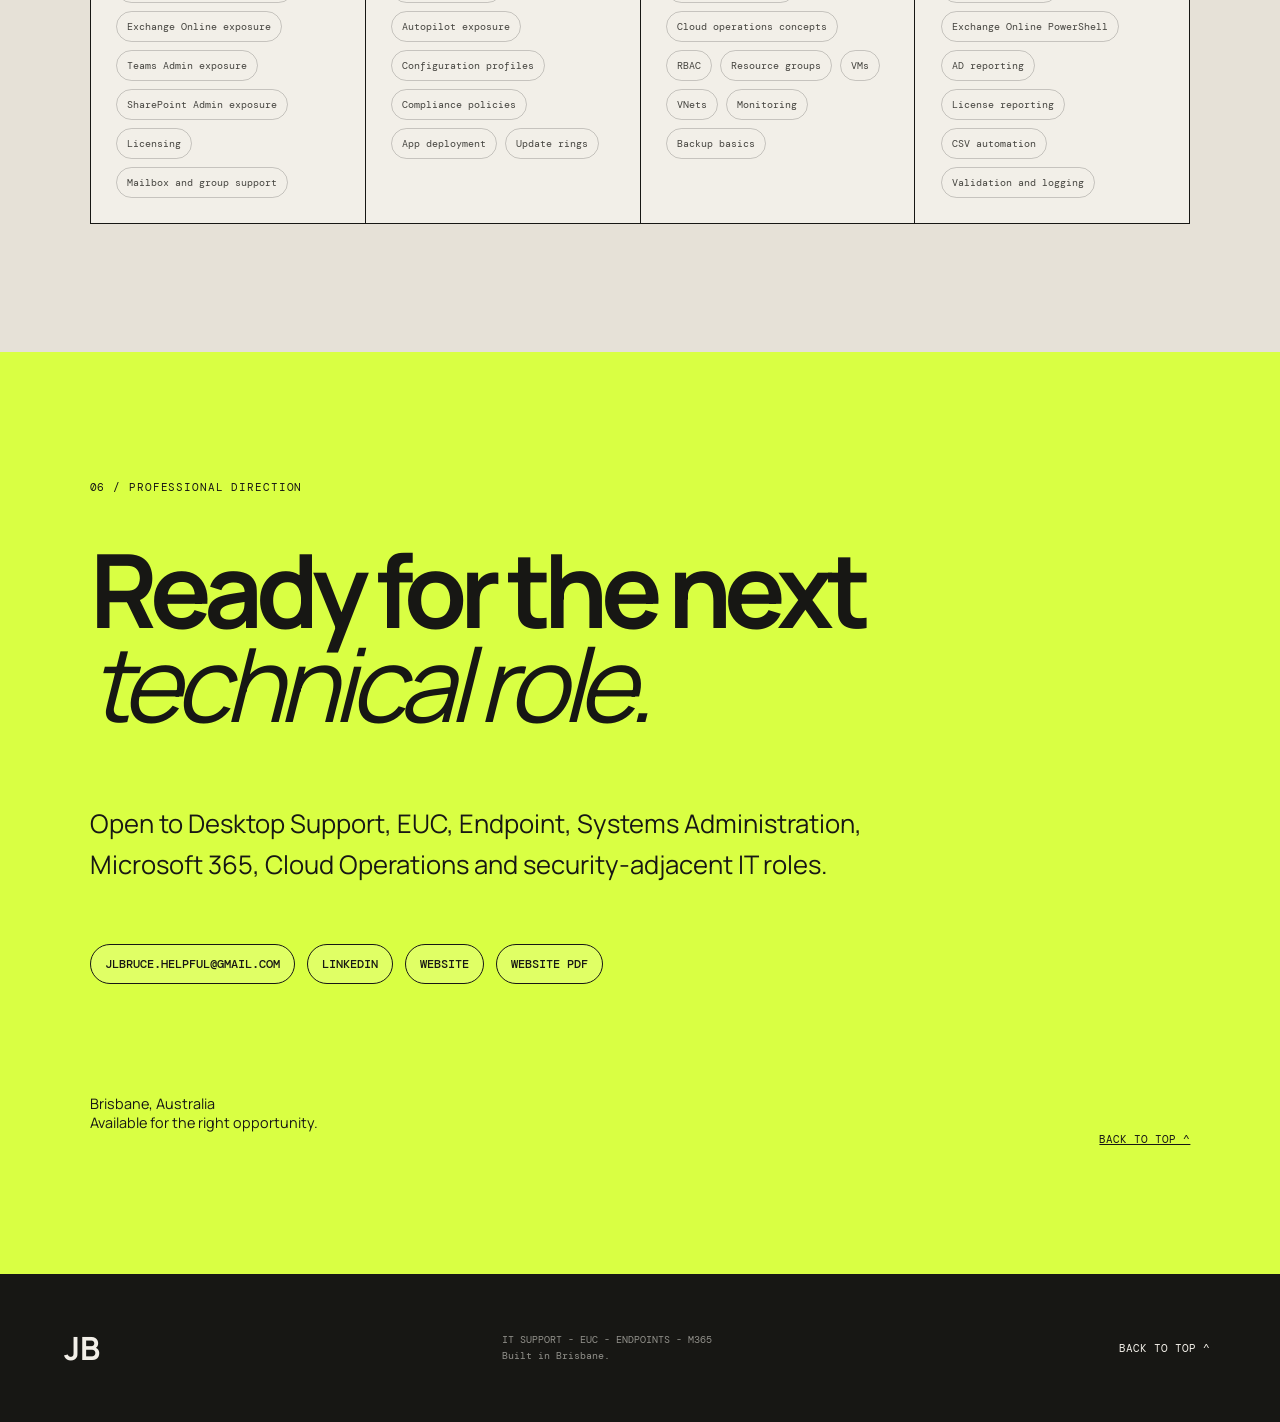
==== commit 775dbd23: "Add measured AI project evidence to portfolio" ====
--- a/index.html
+++ b/index.html
@@ -3,9 +3,9 @@
 <head>
   <meta charset="UTF-8">
   <meta name="viewport" content="width=device-width,initial-scale=1">
-  <meta name="description" content="Joel Bruce - Brisbane IT professional building toward AI-enabled support, automation and modern workplace roles.">
+  <meta name="description" content="Joel Bruce - Enterprise IT support, endpoint operations and practical AI automation in Brisbane, Australia.">
   <meta name="theme-color" content="#f2efe8">
-  <title>Joel Bruce - AI-Enabled IT Support & Automation</title>
+  <title>Joel Bruce - Enterprise IT, Endpoint Operations & AI Automation</title>
   <link rel="preconnect" href="https://fonts.googleapis.com">
   <link rel="preconnect" href="https://fonts.gstatic.com" crossorigin>
   <link href="https://fonts.googleapis.com/css2?family=DM+Mono:wght@300;400;500&family=Manrope:wght@400;500;600;700&display=swap" rel="stylesheet">
@@ -24,12 +24,12 @@
       <a href="#skills">Skills</a>
       <a href="projects.html">Projects</a>
     </nav>
-    <a class="availability" href="#contact"><span></span> Brisbane - AI-focused IT pathway</a>
+    <a class="availability" href="#contact"><span></span> Brisbane - Open to IT opportunities</a>
   </header>
 
   <main id="top">
     <section class="hero section-pad">
-      <div class="hero-kicker reveal"><span>AI-ENABLED IT</span> BRISBANE, AUSTRALIA - <span id="local-time">AEST</span></div>
+      <div class="hero-kicker reveal"><span>ENTERPRISE IT</span> BRISBANE, AUSTRALIA - <span id="local-time">AEST</span></div>
       <p class="hero-name reveal">Joel Bruce</p>
       <div class="hero-contact reveal" aria-label="Primary contact details">
         <span>Brisbane, Australia</span>
@@ -38,39 +38,39 @@
         <a href="https://jlbrucehelpful-hash.github.io/joel-resume/" target="_blank" rel="noreferrer">Website</a>
         <a href="portfolio-pdf.html" target="_blank" rel="noreferrer" title="Open the complete website portfolio PDF view">Website PDF</a>
       </div>
-      <h1 class="reveal">Enterprise IT support.<br><em>AI fluency.</em><br><span class="outlined">Automation mindset.</span></h1>
+      <h1 class="reveal">Enterprise IT support.<br><em>Endpoint operations.</em><br><span class="outlined">Practical AI automation.</span></h1>
       <div class="hero-bottom reveal">
-        <p>IT professional with 7+ years across enterprise, MSP and service-provider support, now building toward AI-enabled IT work. I combine endpoint, Microsoft 365, identity and incident experience with hands-on AI-assisted coding, workflow design, testing and GitHub delivery.</p>
+        <p>IT professional with 7+ years of experience across enterprise, MSP and service-provider environments, spanning Desktop Support, EUC, Service Desk and Level 1/2 technical support. Strong hands-on experience resolving user, device, application, access, networking and workplace technology issues, with ITIL-aligned incident ownership and a reputation as a reliable escalation point. Alongside IT support, I build practical AI and automation projects with human review and local testing.</p>
         <a class="circle-link" href="#positioning"><span>View<br>profile</span><b>v</b></a>
       </div>
       <div class="orbit" aria-hidden="true">
         <div class="orbit-ring"></div>
-        <span>SUPPORT - AI - AUTOMATION - OPS</span>
+        <span>SUPPORT - ENDPOINTS - IDENTITY - OPS</span>
       </div>
     </section>
 
     <section class="marquee" aria-label="Core capabilities">
-      <div>AI FLUENCY <i>*</i> DESKTOP SUPPORT <i>*</i> AUTOMATION <i>*</i> MICROSOFT 365 <i>*</i> ENDPOINTS <i>*</i> CODING WITH AI <i>*</i> SECURITY REMEDIATION <i>*</i></div>
+      <div>DESKTOP SUPPORT <i>*</i> EUC <i>*</i> MICROSOFT 365 <i>*</i> ACTIVE DIRECTORY <i>*</i> SCCM <i>*</i> JAMF PRO <i>*</i> SECURITY REMEDIATION <i>*</i></div>
     </section>
 
     <section id="positioning" class="profile section-pad">
       <div class="section-heading reveal">
         <span>01 / PROFESSIONAL PROFILE</span>
-        <h2>Support foundation.<br><em>AI direction.</em></h2>
-        <p>A broad IT profile moving toward AI-enabled support, automation, endpoint operations and practical AI adoption inside technical teams.</p>
+        <h2>Enterprise support.<br><em>Technical depth.</em></h2>
+        <p>A broad IT profile across enterprise and MSP environments, suited to Desktop Support, EUC, Endpoint, Systems Administration and Microsoft 365 focused roles.</p>
       </div>
       <div id="target-roles" class="target-roles reveal"></div>
       <div class="profile-grid reveal">
         <p>My foundation is strong Desktop Support and EUC delivery: supporting onsite and remote users, troubleshooting Windows and macOS devices, resolving Microsoft 365 and access issues, managing device builds and swaps, and acting as a reliable ITIL-aligned escalation point within SLA.</p>
-        <p>I use Orca, Codex and ChatGPT as practical build tools: breaking work into requirements, creating and refining code, managing separate Git versions, testing locally and publishing through GitHub. This portfolio is the working evidence, backed by established PowerShell and endpoint automation experience.</p>
+        <p>I also have hands-on exposure across Entra ID, Intune, Exchange Online, Citrix, Azure and security tooling, with continued development towards in-depth system administration, Microsoft 365, Cloud Operations and Cyber Security.</p>
       </div>
     </section>
 
     <section id="experience" class="work section-pad">
       <div class="section-heading reveal">
         <span>02 / EXPERIENCE</span>
-        <h2>Proven support<br><em>with AI momentum.</em></h2>
-        <p>Work history across corporate Level 2 Desktop Support, EUC, MSP support, service desk, networking support, endpoint management and workplace technology, complemented by current self-directed AI build work.</p>
+        <h2>Proven support<br><em>across IT operations.</em></h2>
+        <p>Work history across corporate Level 2 Desktop Support, EUC, MSP support, service desk, networking support, endpoint management and workplace technology.</p>
       </div>
       <div id="role-list" class="role-list"></div>
     </section>
@@ -78,7 +78,7 @@
     <section id="skills" class="approach section-pad">
       <div class="approach-title reveal">
         <span>03 / TECHNICAL SKILLS</span>
-        <h2>Practical capability.<br><em>Building in public.</em></h2>
+        <h2>Practical capability.<br><em>Built in production.</em></h2>
       </div>
       <div id="skill-groups" class="skill-groups"></div>
     </section>
@@ -86,8 +86,8 @@
     <section id="projects" class="projects section-pad">
       <div class="section-heading reveal">
         <span>04 / PROJECT & MAJOR WORK</span>
-        <h2>Hands-on work<br><em>with AI evidence.</em></h2>
-        <p>Evidence across AI-assisted application delivery, version-controlled workflows, enterprise automation, endpoint operations and technical ownership.</p>
+        <h2>Hands-on work<br><em>that carries across roles.</em></h2>
+        <p>Selected work covering endpoint operations, automation, security remediation, incident ownership and practical AI-assisted delivery.</p>
       </div>
       <p class="projects-link-wrap reveal"><a class="back-link" href="projects.html">View the project showcase →</a></p>
       <div id="admin-proof" class="admin-proof"></div>
@@ -97,8 +97,8 @@
     <section id="qualifications" class="qualifications section-pad">
       <div class="section-heading reveal">
         <span>05 / QUALIFICATIONS & DEVELOPMENT</span>
-        <h2>Certified base.<br><em>AI growth path.</em></h2>
-        <p>Formal grounding in IT service management, cloud, security, endpoint management and networking, with continued development toward AI tooling, automation, Microsoft 365, Cloud Operations and Cyber Security.</p>
+        <h2>Certified base.<br><em>Continuing growth.</em></h2>
+        <p>Formal grounding in IT service management, cloud, security, endpoint management and networking, with continued development towards in-depth system administration, Microsoft 365, Cloud Operations and Cyber Security.</p>
       </div>
       <div id="cert-list" class="cert-list"></div>
       <div id="next-focus" class="next-focus reveal"></div>
@@ -106,8 +106,8 @@
 
     <section id="contact" class="contact section-pad">
       <span class="reveal">06 / PROFESSIONAL DIRECTION</span>
-      <h2 class="reveal">Building toward<br><em>AI work.</em></h2>
-      <p class="contact-lead reveal">Open to roles that combine enterprise IT, automation and practical AI adoption, with a clear path toward AI workflow, application-building and enablement work.</p>
+      <h2 class="reveal">Ready for the next<br><em>technical role.</em></h2>
+      <p class="contact-lead reveal">Open to Desktop Support, EUC, Endpoint, Systems Administration, Microsoft 365, Cloud Operations and security-adjacent IT roles.</p>
       <div class="contact-links reveal" aria-label="Contact details">
         <a href="mailto:jlbruce.helpful@gmail.com">jlbruce.helpful@gmail.com</a>
         <a href="https://www.linkedin.com/in/joellbruce370/" target="_blank" rel="noreferrer">LinkedIn</a>
@@ -123,7 +123,7 @@
 
   <footer>
     <a href="#top">JB</a>
-    <p>AI-ENABLED IT - SUPPORT - AUTOMATION - M365<br>Built in Brisbane with AI-assisted workflows.</p>
+    <p>IT SUPPORT - EUC - ENDPOINTS - M365<br>Built in Brisbane.</p>
     <button id="top-button">BACK TO TOP ^</button>
   </footer>
 </body>
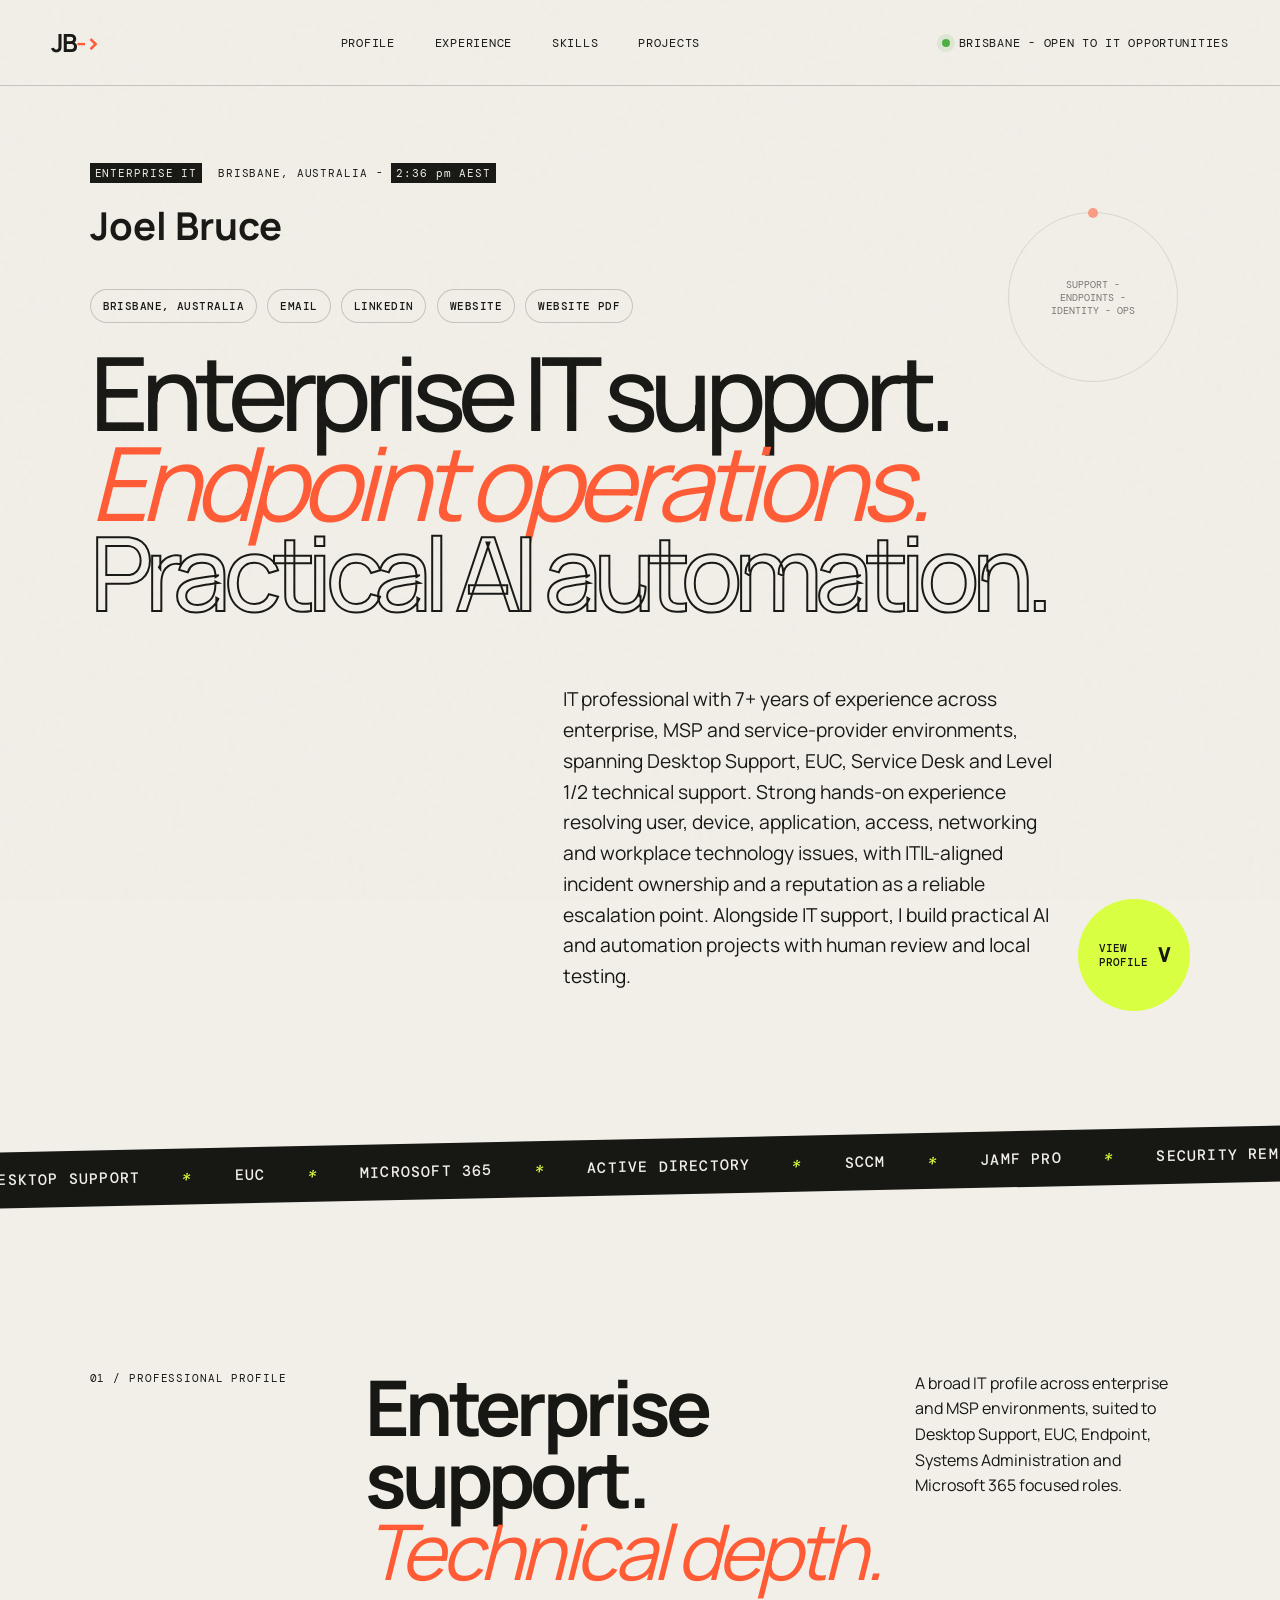
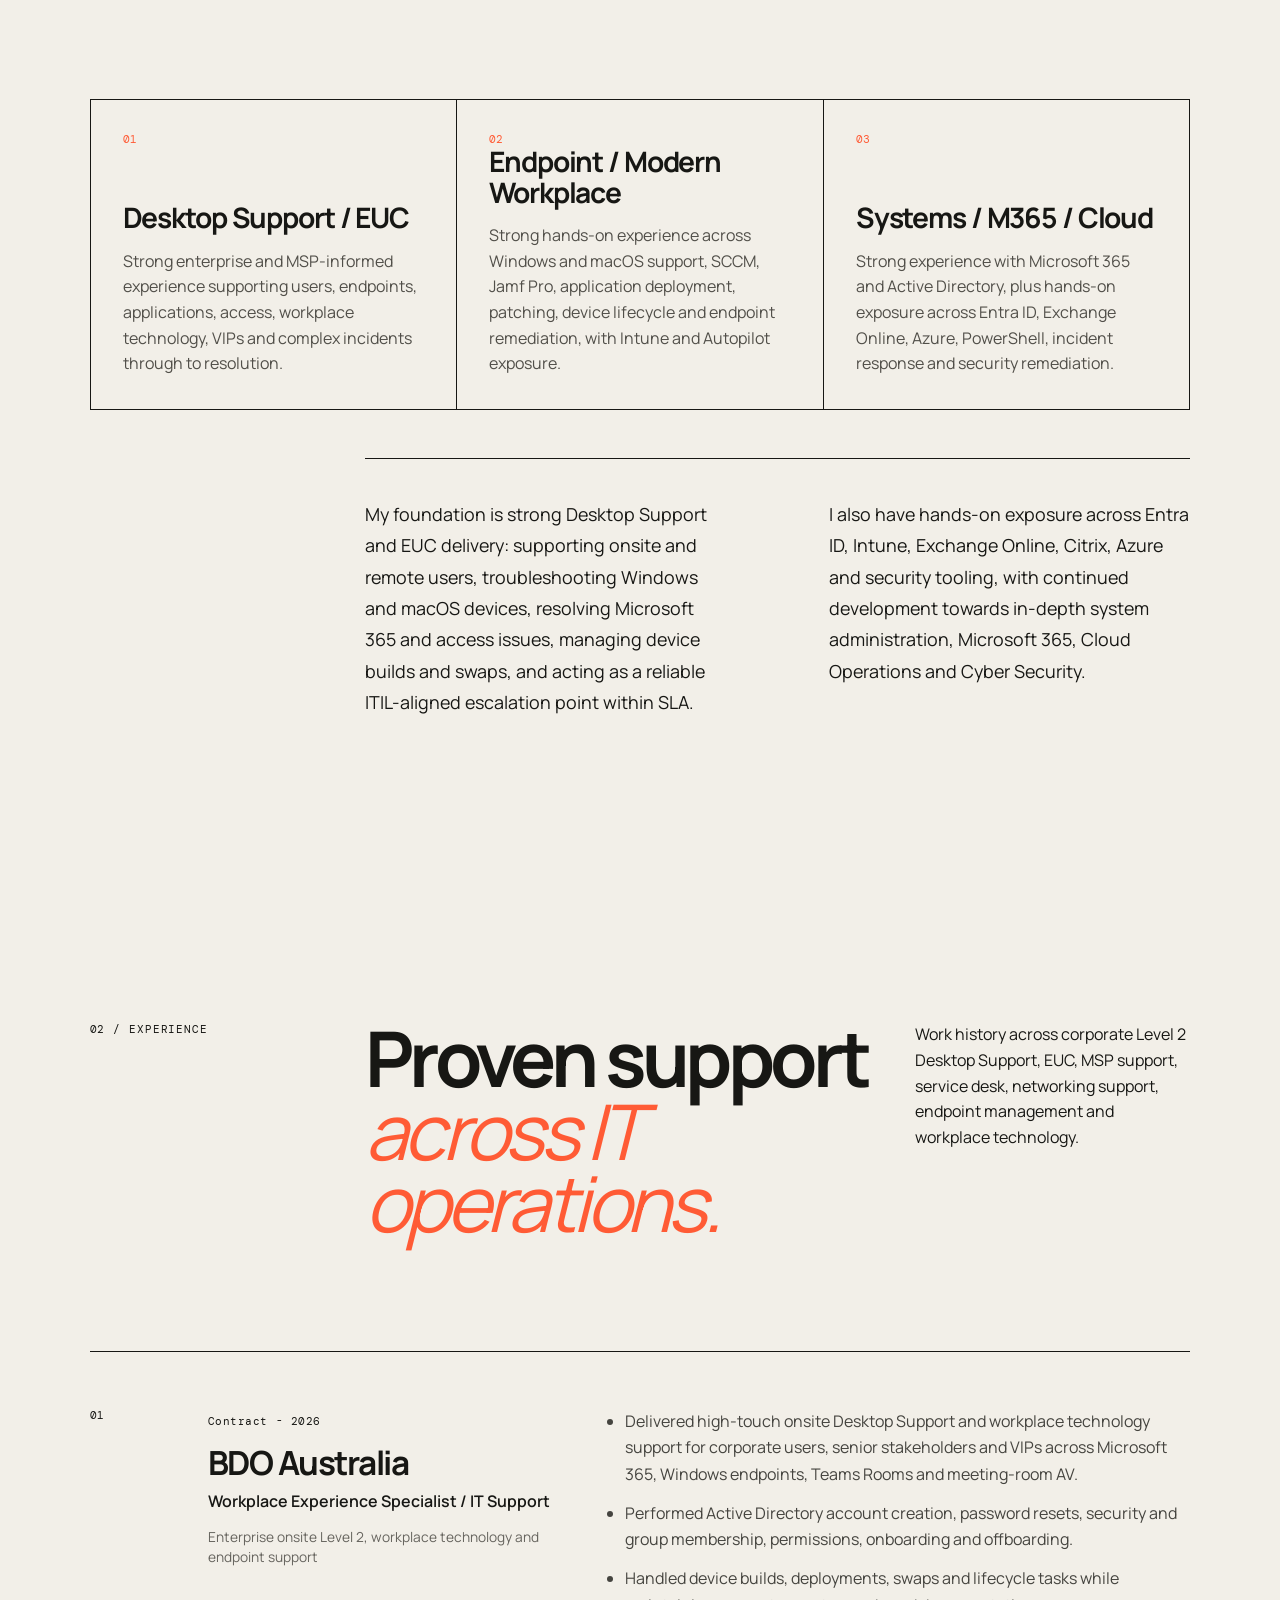
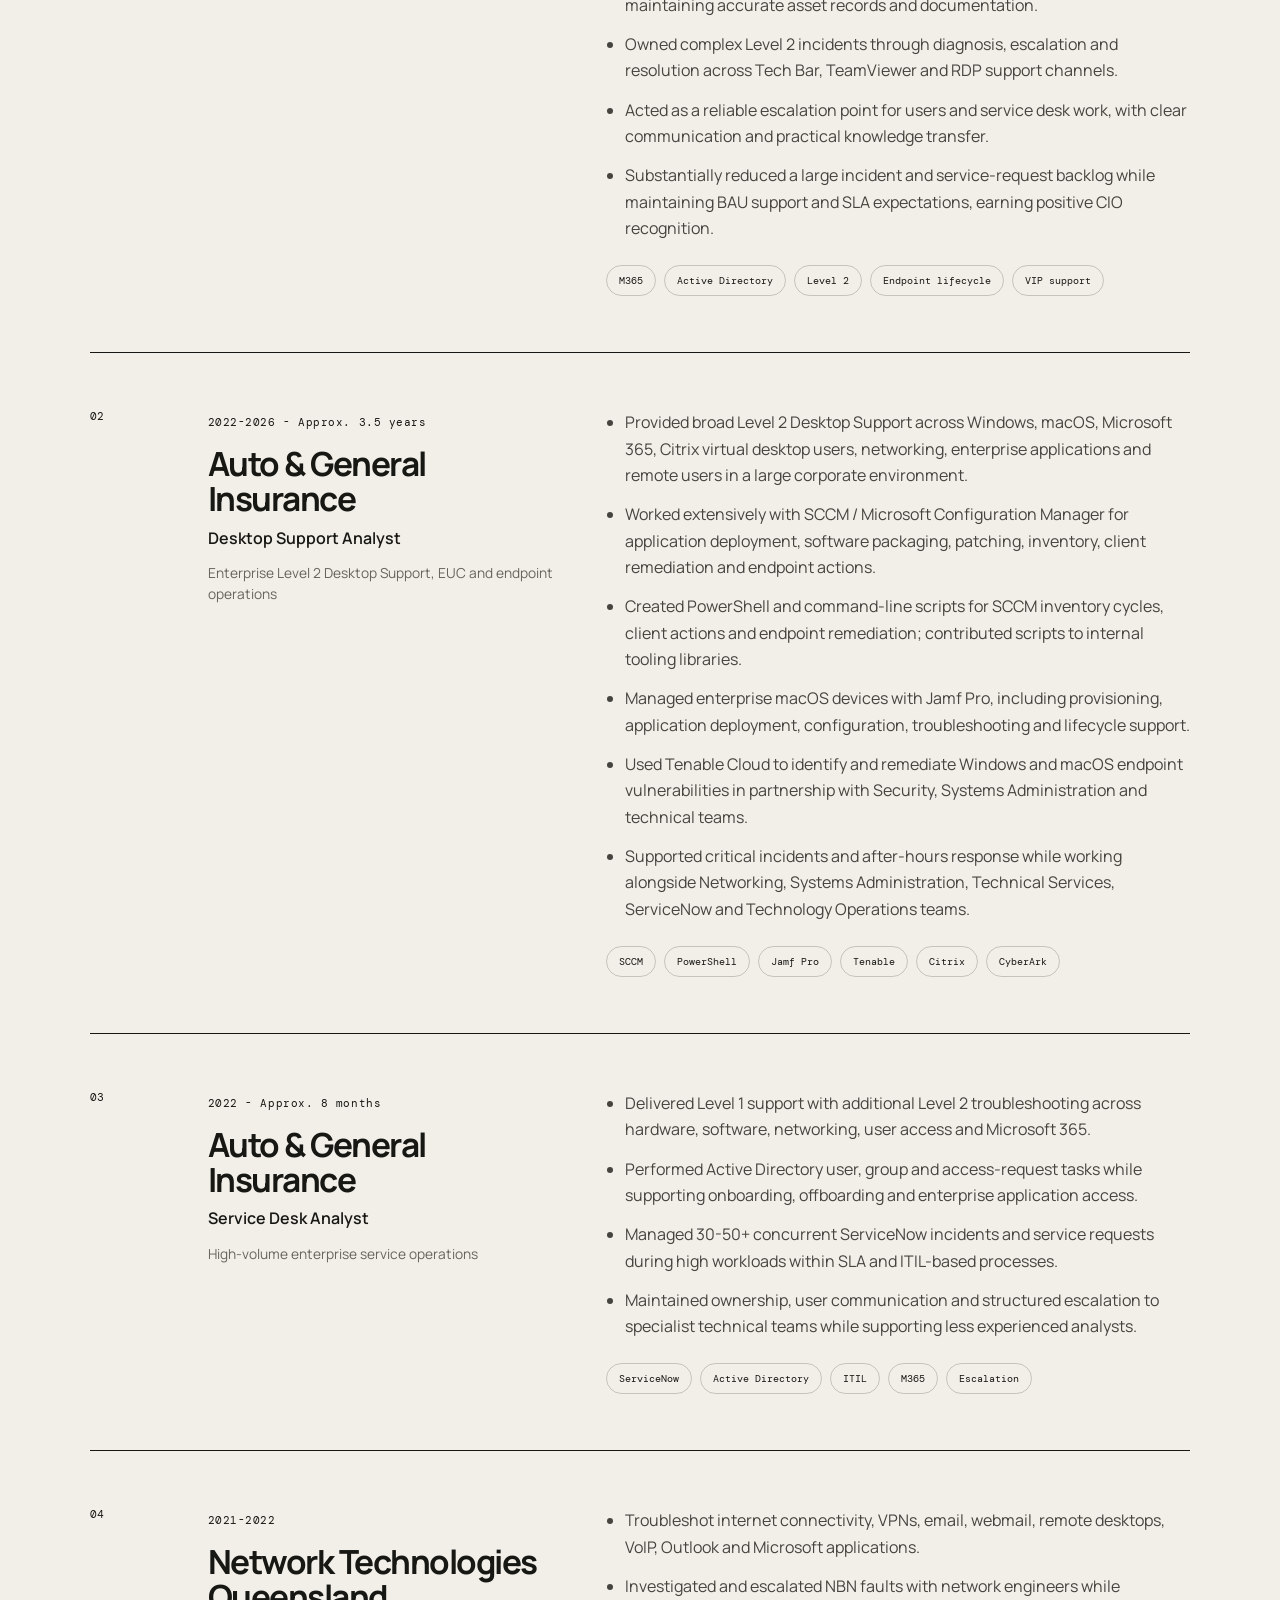
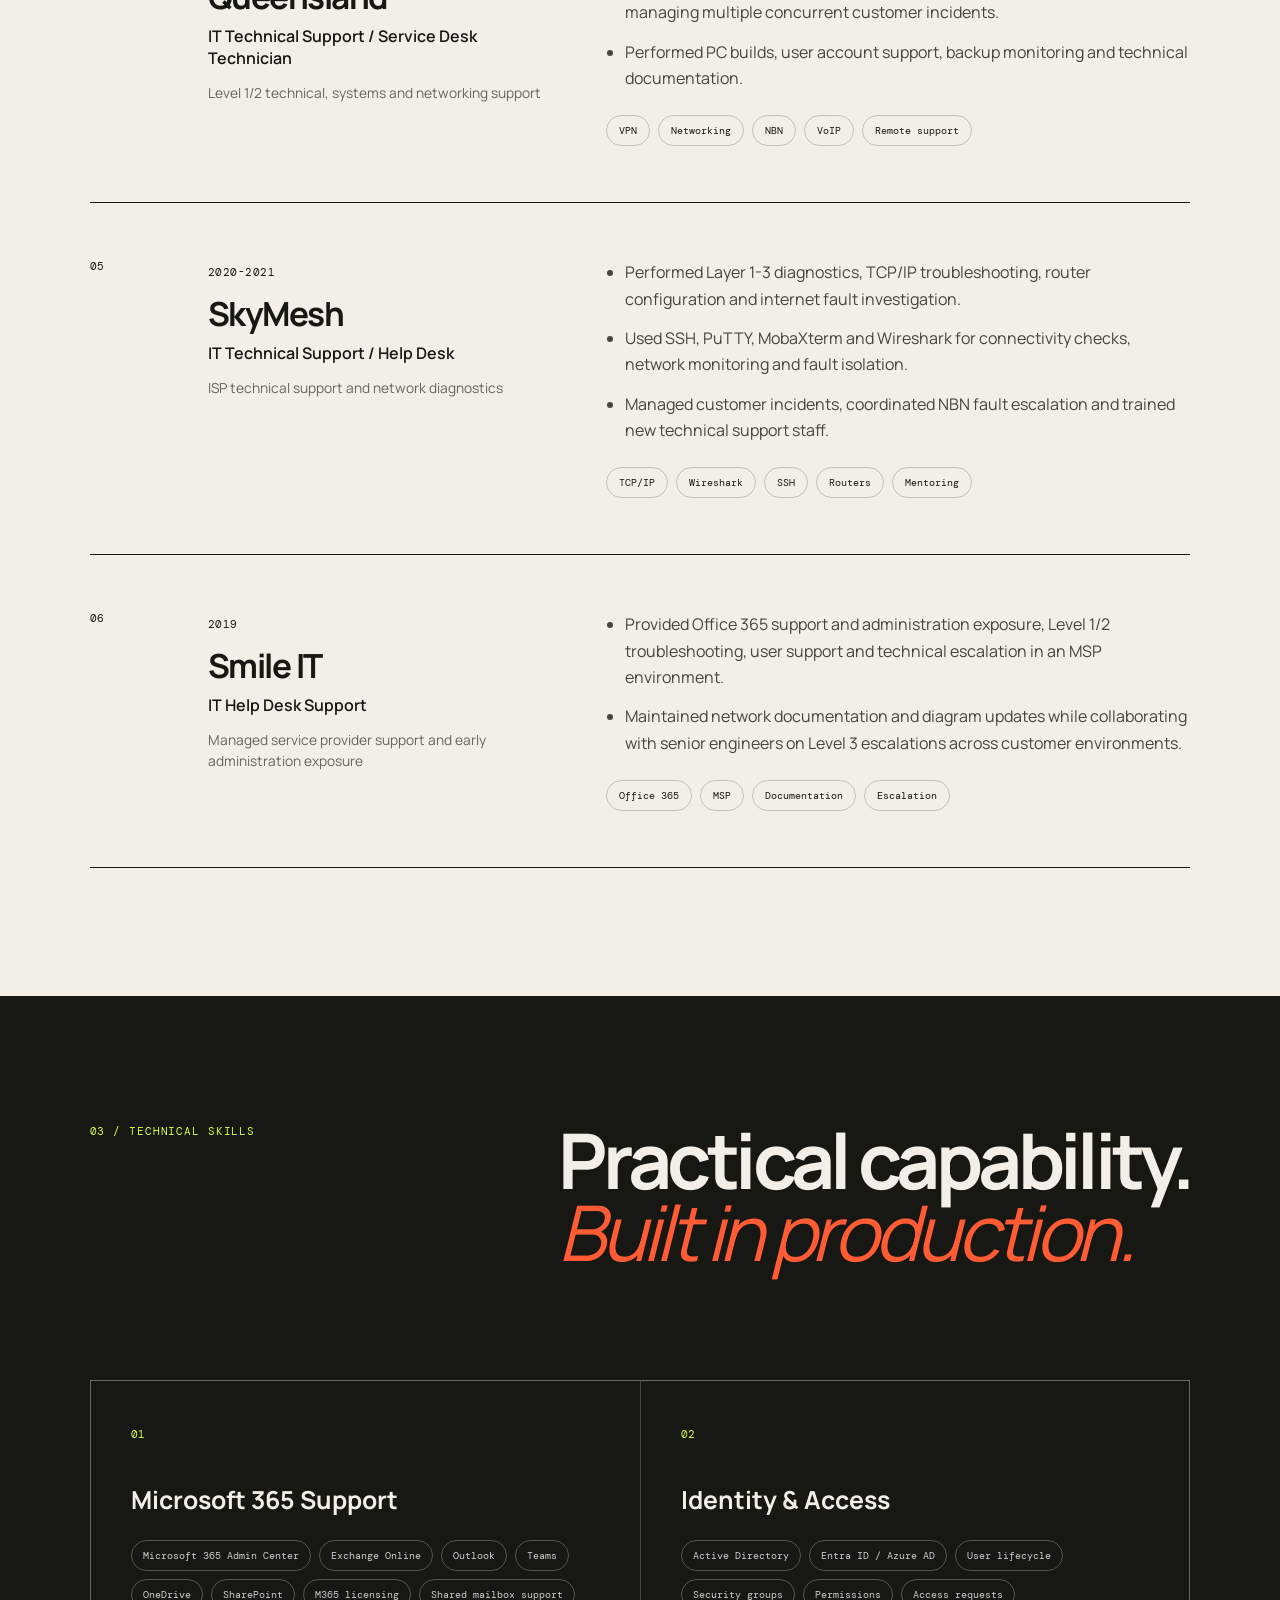
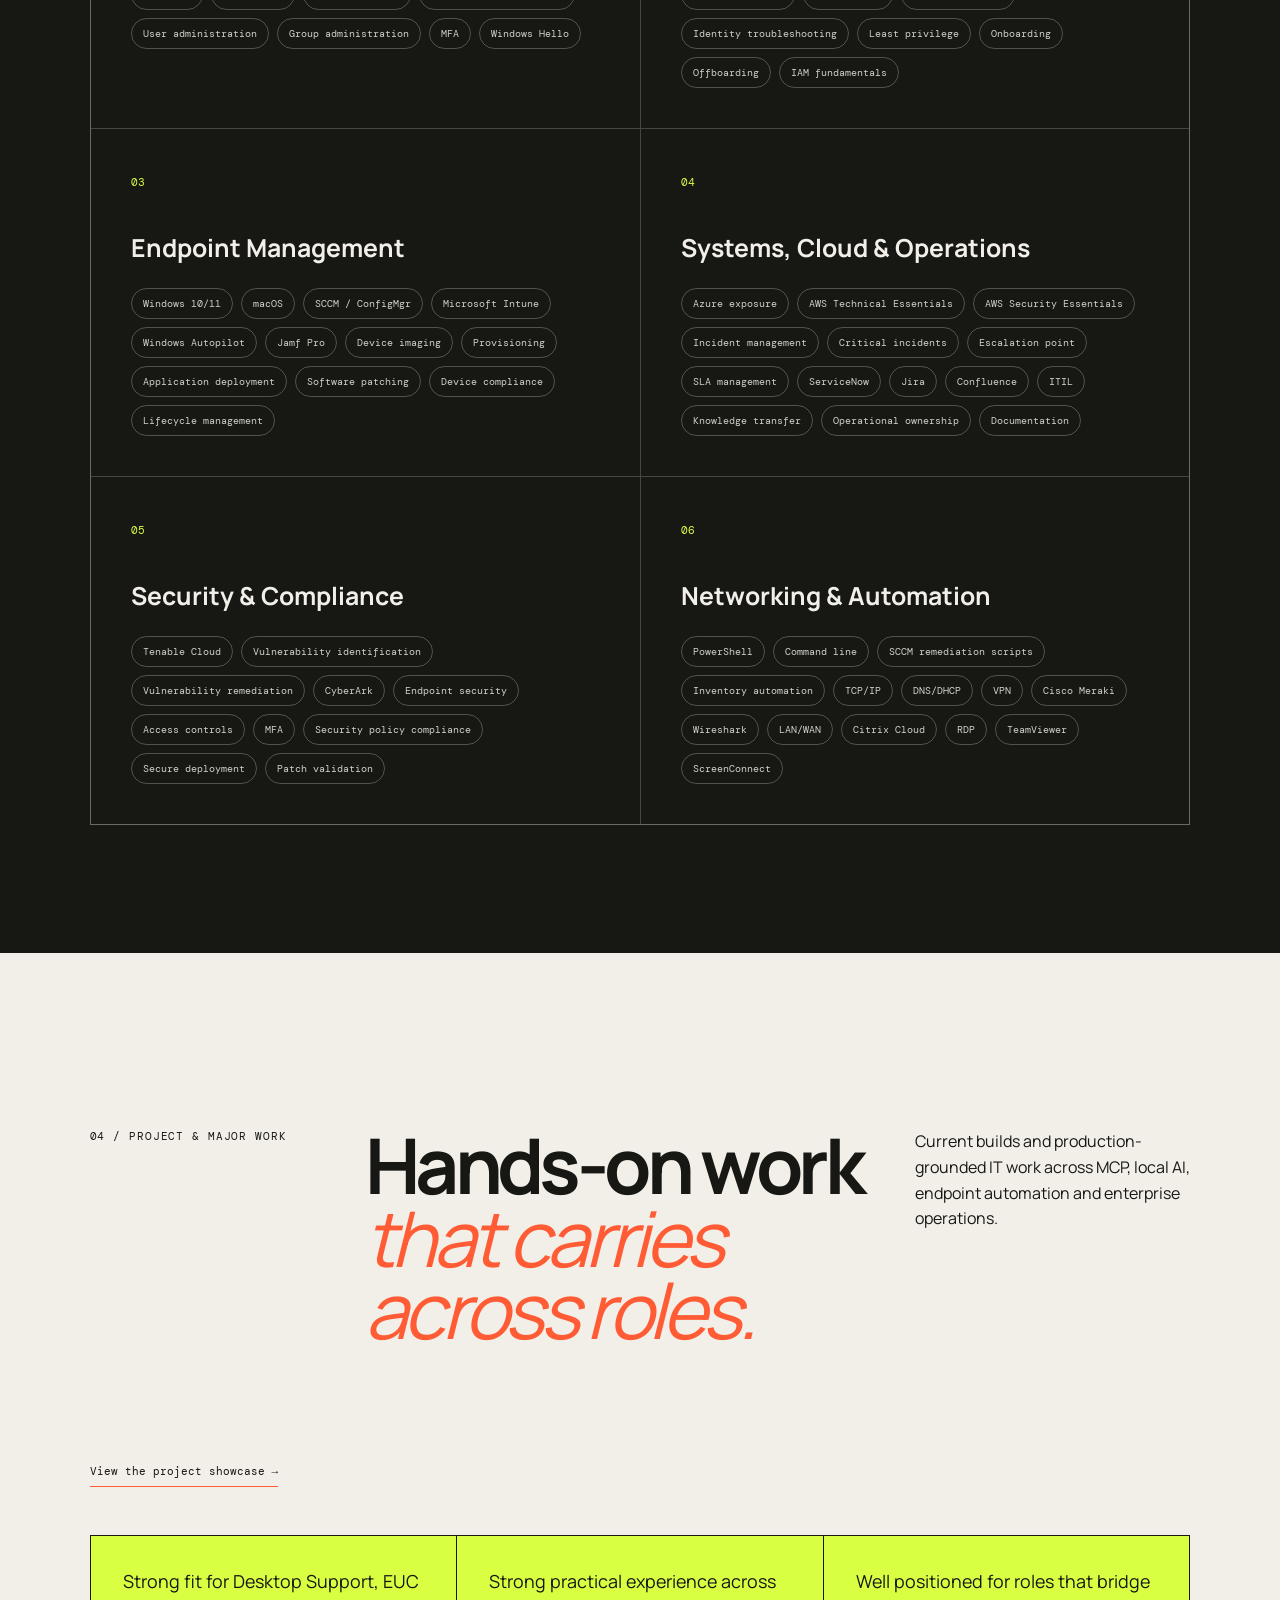
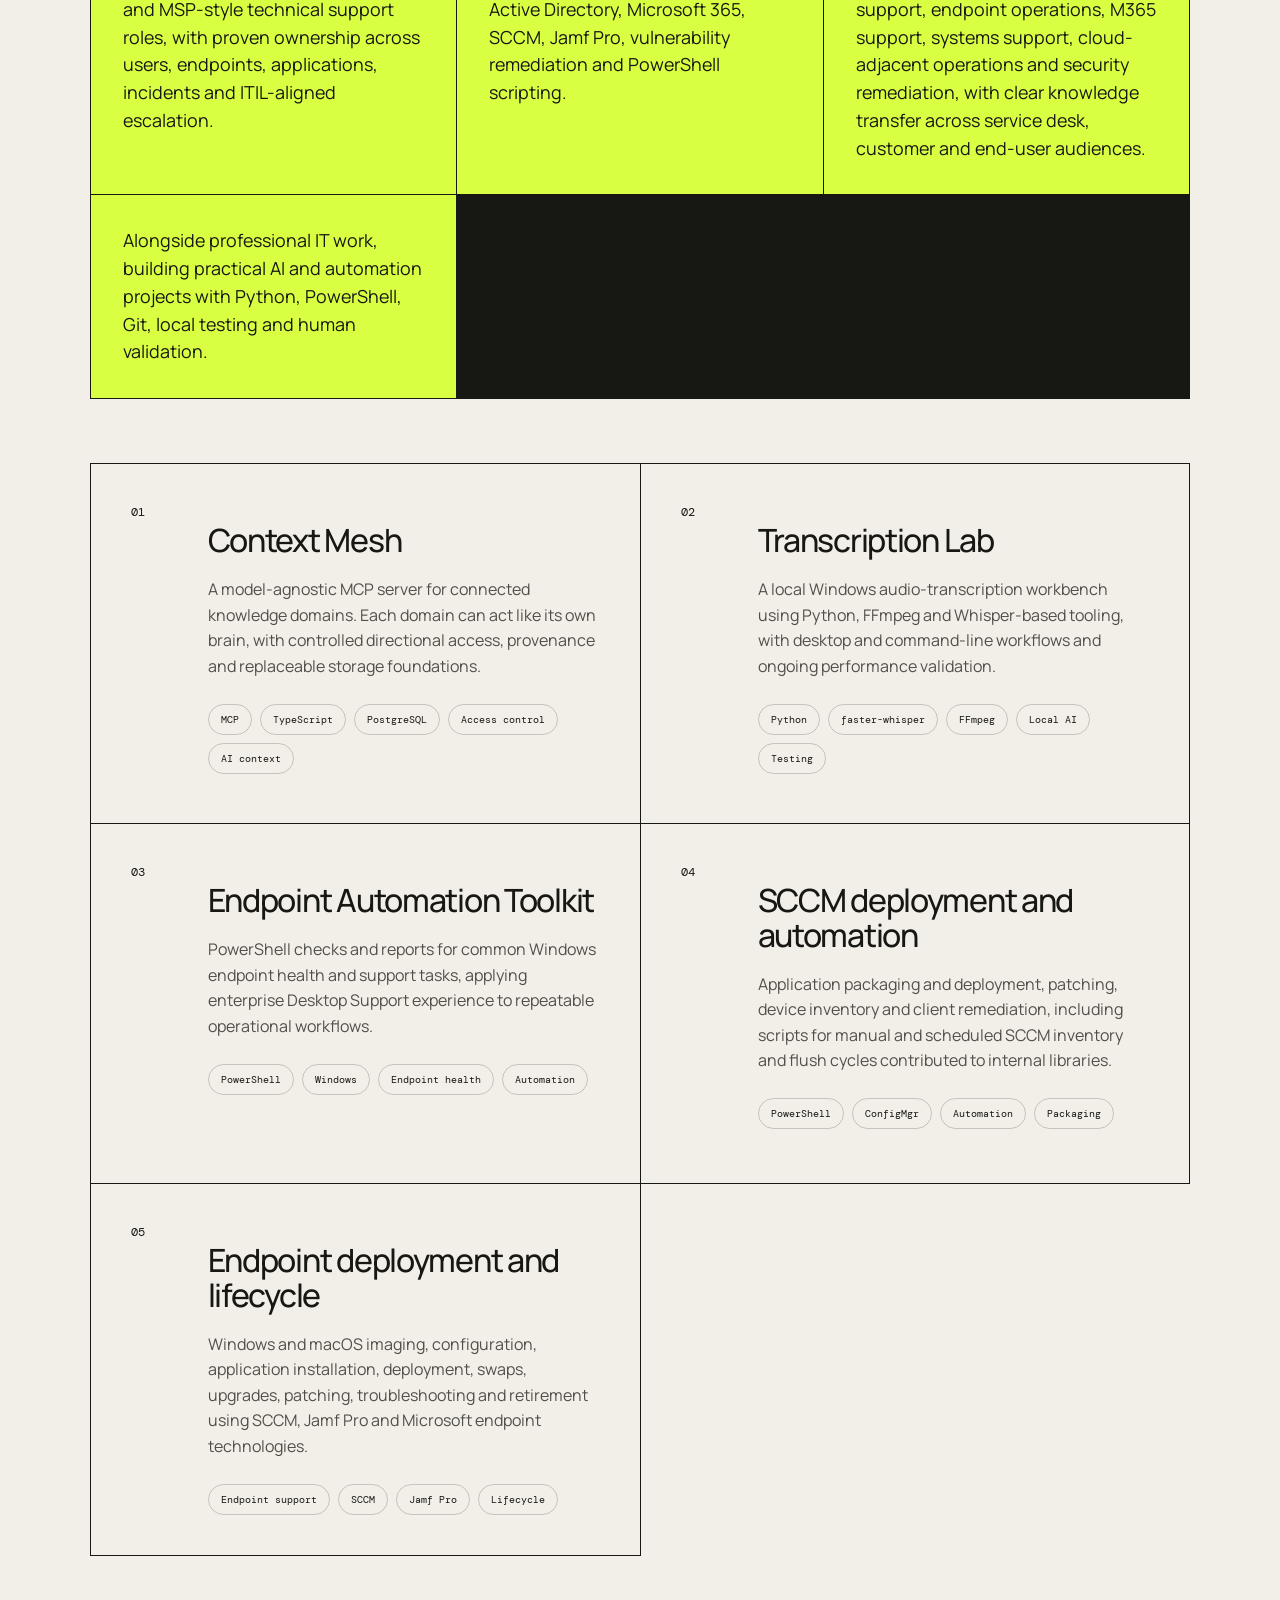
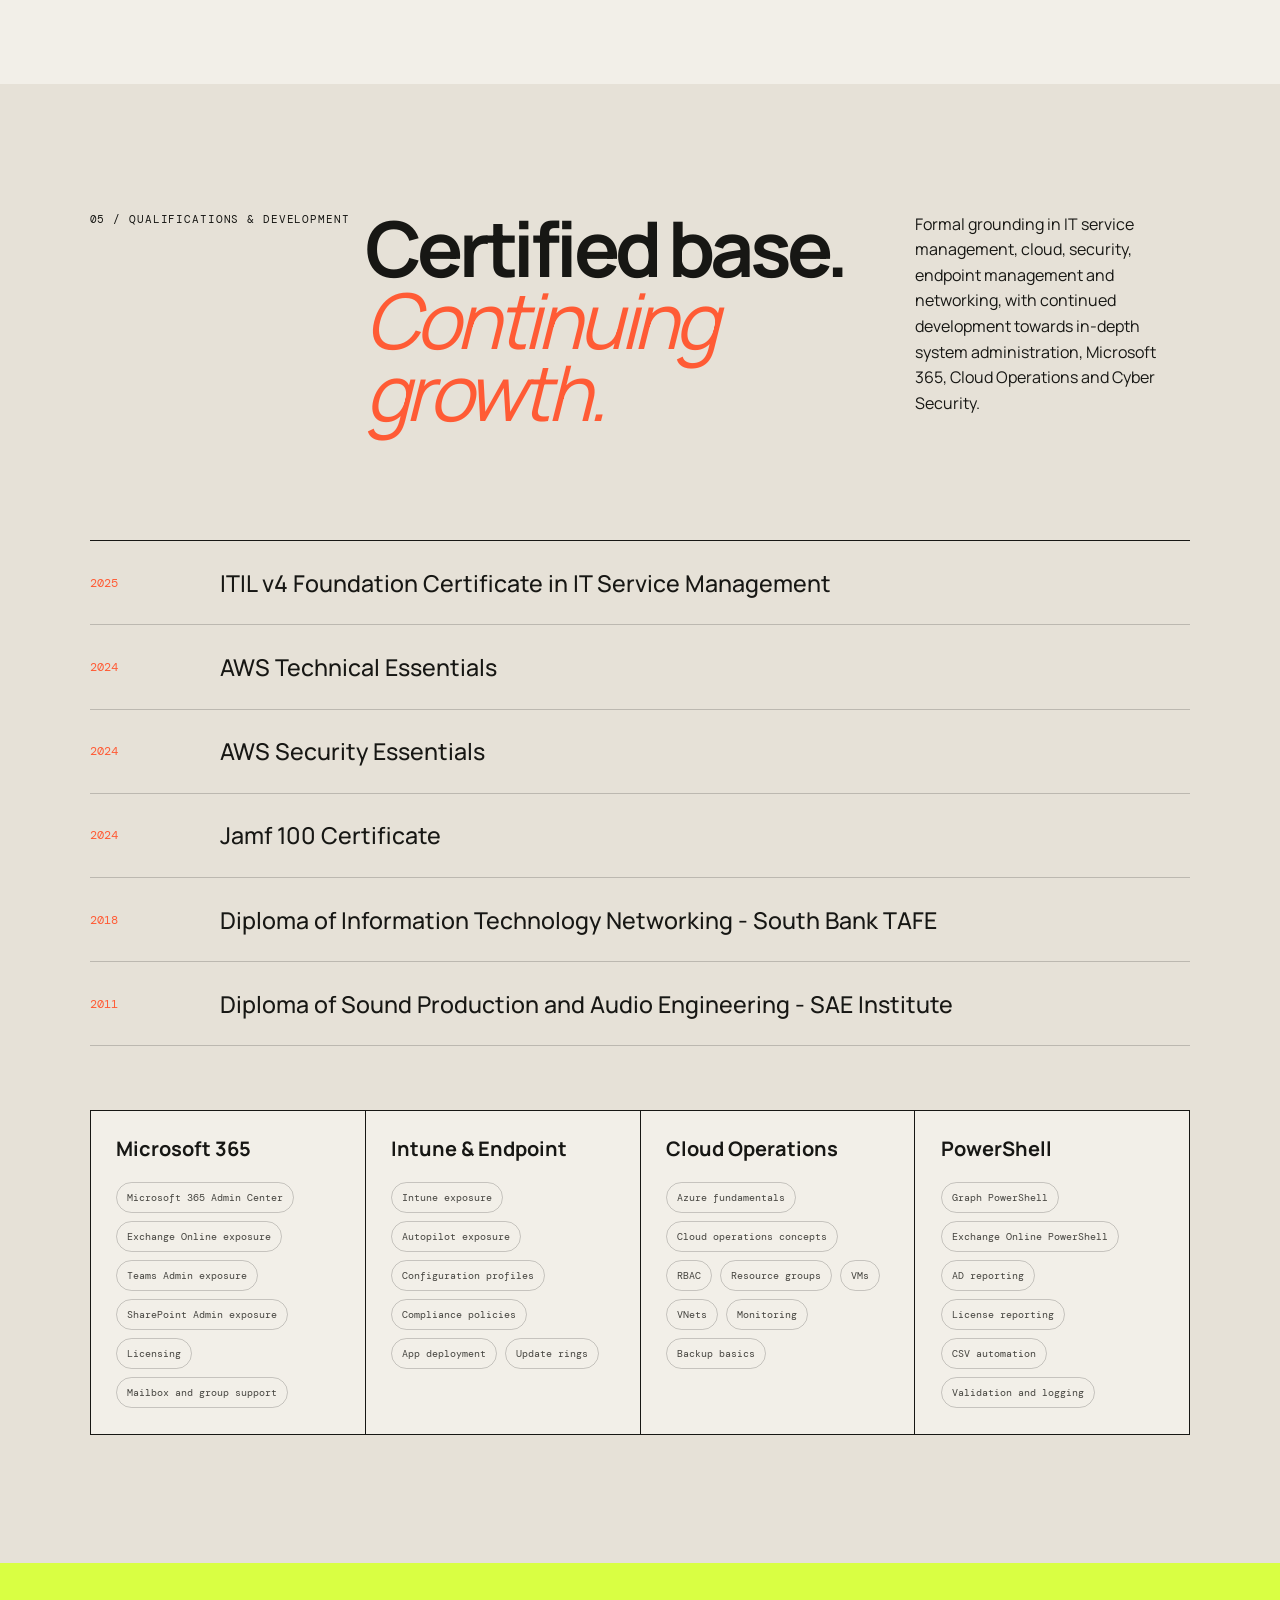
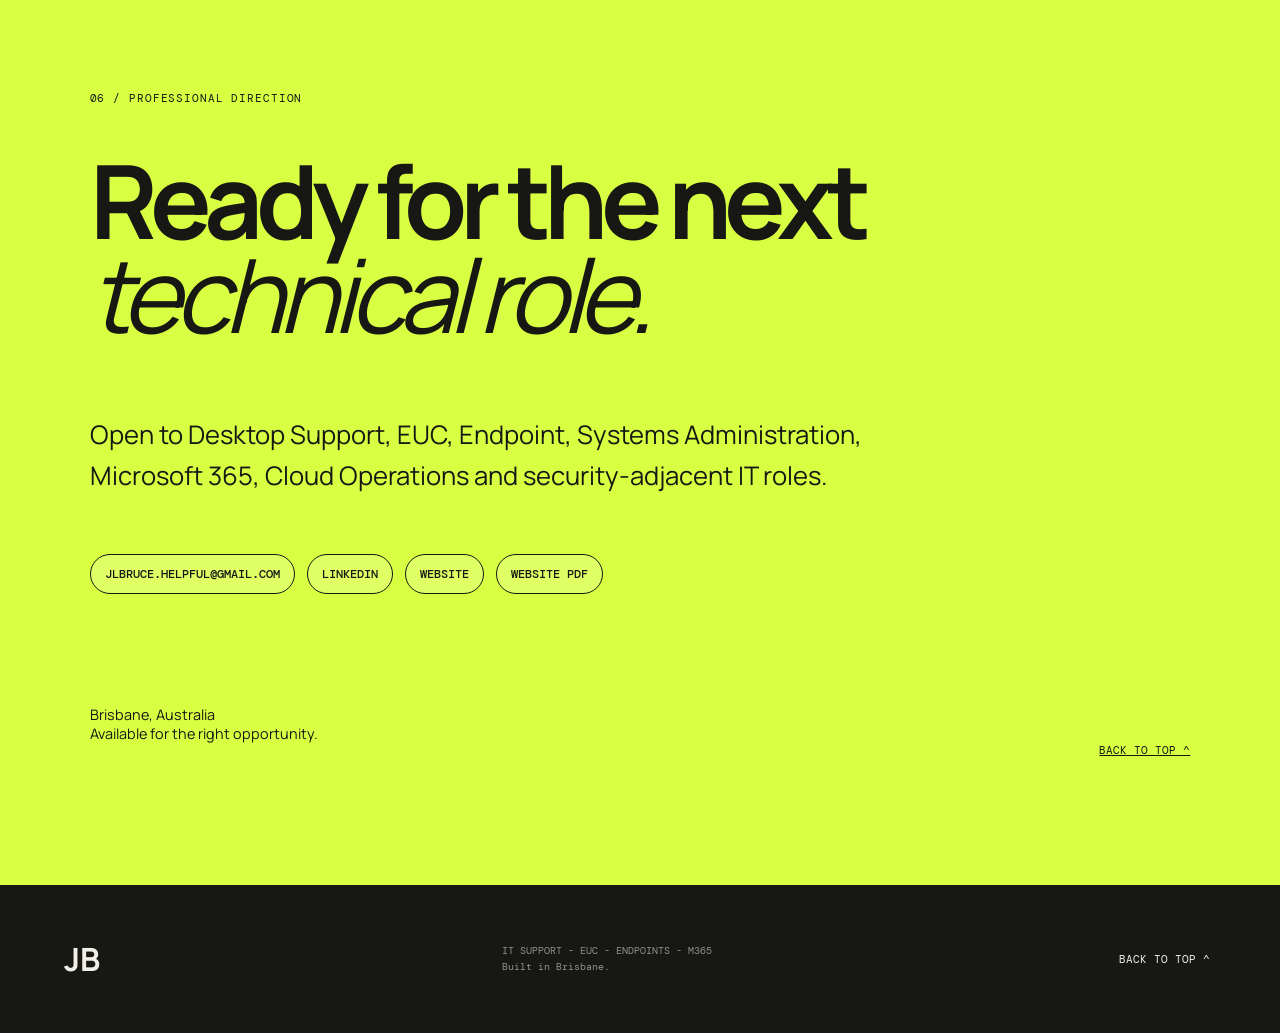
==== commit 8a70d41a: "Focus portfolio on Context Mesh and active projects" ====
--- a/index.html
+++ b/index.html
@@ -87,7 +87,7 @@
       <div class="section-heading reveal">
         <span>04 / PROJECT & MAJOR WORK</span>
         <h2>Hands-on work<br><em>that carries across roles.</em></h2>
-        <p>Selected work covering endpoint operations, automation, security remediation, incident ownership and practical AI-assisted delivery.</p>
+        <p>Current builds and production-grounded IT work across MCP, local AI, endpoint automation and enterprise operations.</p>
       </div>
       <p class="projects-link-wrap reveal"><a class="back-link" href="projects.html">View the project showcase →</a></p>
       <div id="admin-proof" class="admin-proof"></div>
--- a/resume.css
+++ b/resume.css
@@ -1,12 +1,17 @@
 .profile{padding-top:11rem}.target-roles{display:grid;grid-template-columns:repeat(3,1fr);gap:1px;background:var(--ink);border:1px solid var(--ink);margin-bottom:3rem}.target-roles article{background:var(--paper);padding:2rem;min-height:260px;display:flex;flex-direction:column}.target-roles b{font:11px var(--mono);color:var(--orange)}.target-roles h3{font-size:clamp(1.4rem,2.2vw,2.1rem);line-height:1.08;letter-spacing:-.04em;margin:auto 0 1rem}.target-roles p{line-height:1.6;color:#514f49;margin:0}.profile-grid{display:grid;grid-template-columns:1fr 1fr;gap:8vw;margin-left:25%;border-top:1px solid var(--ink);padding-top:2.5rem}.profile-grid p{font-size:1.12rem;line-height:1.75;margin:0}.role{display:grid;grid-template-columns:70px minmax(260px,.75fr) 1.25fr;gap:3rem;border-top:1px solid var(--ink);padding:3.5rem 0}.role:last-child{border-bottom:1px solid var(--ink)}.role-index,.role-head>span{font:11px var(--mono);letter-spacing:.05em}.role-head h3{font-size:clamp(1.6rem,2.6vw,2.7rem);line-height:1.05;letter-spacing:-.045em;margin:1rem 0 .6rem}.role-head h4{font-size:1rem;line-height:1.4;margin:0;font-weight:600}.role-head p{color:#66645e;font-size:.86rem;line-height:1.5}.role-detail ul{margin:0;padding-left:1.2rem}.role-detail li{line-height:1.65;margin-bottom:.8rem;color:#45443f}.skill-groups{display:grid;grid-template-columns:repeat(2,1fr);gap:1px;background:rgba(255,255,255,.2);border:1px solid rgba(255,255,255,.2)}.skill-group{background:var(--ink);padding:2.5rem;min-height:290px}.skill-group>b{font:11px var(--mono);color:var(--acid)}.skill-group h3{font-size:1.55rem;text-transform:none;margin:2.5rem 0 1.5rem}.skill-group div{display:flex;flex-wrap:wrap;gap:.5rem}.skill-group span{font:10px var(--mono);border:1px solid rgba(255,255,255,.25);border-radius:50px;padding:8px 11px;color:#d1d0ca}.projects{padding-top:11rem}.admin-proof{display:grid;grid-template-columns:repeat(3,1fr);gap:1px;background:var(--ink);border:1px solid var(--ink);margin-bottom:4rem}.admin-proof p{background:var(--acid);font-size:clamp(1rem,1.4vw,1.25rem);line-height:1.55;margin:0;padding:2rem;color:var(--ink)}.project-list{display:grid;grid-template-columns:1fr 1fr;border-top:1px solid var(--ink);border-left:1px solid var(--ink)}.project{grid-template-columns:45px 1fr;border:0;border-right:1px solid var(--ink);border-bottom:1px solid var(--ink);padding:2.5rem;min-height:360px}.project:hover{padding-left:3rem}.project h3{font-size:clamp(1.5rem,2.5vw,2.5rem)}.qualifications{background:#e6e1d7}.cert-list{border-top:1px solid var(--ink);margin-bottom:4rem}.cert{display:grid;grid-template-columns:130px 1fr;align-items:center;padding:1.6rem 0;border-bottom:1px solid var(--line)}.cert span{font:12px var(--mono);color:var(--orange)}.cert h3{font-size:clamp(1rem,2vw,1.45rem);font-weight:500;margin:0}.next-focus{display:grid;grid-template-columns:repeat(4,1fr);gap:1px;background:var(--ink);border:1px solid var(--ink)}.next-focus article{background:#f2efe8;padding:1.6rem;min-height:230px}.next-focus h3{font-size:1.25rem;line-height:1.15;margin:0 0 1.4rem}.next-focus div{display:flex;flex-wrap:wrap;gap:.5rem}.next-focus span{font:10px var(--mono);border:1px solid var(--line);border-radius:50px;padding:8px 10px;color:#45443f}.contact-lead{font-size:clamp(1.15rem,2vw,1.6rem);max-width:820px;line-height:1.6}.contact-links{display:flex;flex-wrap:wrap;gap:.75rem;margin-top:2rem}.contact-links a{color:var(--ink);font:500 12px var(--mono);text-decoration:none;text-transform:uppercase;border:1px solid var(--ink);border-radius:50px;padding:11px 14px;background:rgba(255,255,255,.18)}.contact-links a:hover{background:var(--ink);color:var(--acid)}.contact-meta a{color:var(--ink);font:11px var(--mono)}
 @media(max-width:1000px){.target-roles,.admin-proof,.next-focus{grid-template-columns:1fr 1fr}.nav-wrap{gap:1.5rem}.availability{max-width:230px;line-height:1.4}}
 @media(max-width:850px){.profile-grid{margin-left:0}.role{grid-template-columns:45px 1fr}.role-detail{grid-column:2}.project-list{grid-template-columns:1fr}}
-@media(max-width:550px){.target-roles,.admin-proof,.next-focus{grid-template-columns:1fr}.role{grid-template-columns:1fr;gap:1rem}.role-detail{grid-column:1}.skill-groups{grid-template-columns:1fr}.project{min-height:0}.cert{grid-template-columns:70px 1fr}.hero h1{font-size:3.15rem}.hero-bottom p{font-size:1rem}.target-roles article,.admin-proof p,.next-focus article{padding:1.4rem;min-height:0}}.projects-link-wrap{margin:0 0 3rem}.projects-link-wrap .back-link{color:var(--ink);border-bottom-color:var(--orange);margin-top:0}
+@media(max-width:550px){.target-roles,.admin-proof,.next-focus{grid-template-columns:1fr}.role{grid-template-columns:1fr;gap:1rem}.role-detail{grid-column:1}.skill-groups{grid-template-columns:1fr}.project{min-height:0}.cert{grid-template-columns:70px 1fr}.hero h1{font-size:3.15rem}.hero-bottom p{font-size:1rem}.target-roles article,.admin-proof p,.next-focus article{padding:1.4rem;min-height:0}}
 .hero-contact{display:flex;flex-wrap:wrap;gap:.65rem;margin:1.6rem 0 0;position:relative;z-index:2}.hero-contact span,.hero-contact a{font:500 11px var(--mono);letter-spacing:.04em;text-transform:uppercase;color:var(--ink);text-decoration:none;border:1px solid var(--line);border-radius:50px;padding:9px 12px;background:rgba(242,239,232,.68)}.hero-contact a:hover{background:var(--ink);border-color:var(--ink);color:var(--acid)}
-@media(max-width:550px){.hero-contact{margin-top:1.25rem;gap:.5rem}.hero-contact span,.hero-contact a{font-size:10px;padding:8px 10px}.hero h1{font-size:2.6rem!important;line-height:1!important}}
+@media(max-width:550px){.hero-contact{margin-top:1.25rem;gap:.5rem}.hero-contact span,.hero-contact a{font-size:10px;padding:8px 10px}}
 .hero-contact button,.contact-links button{appearance:none;cursor:pointer}.hero-contact button{font:500 11px var(--mono);letter-spacing:.04em;text-transform:uppercase;color:var(--ink);text-decoration:none;border:1px solid var(--line);border-radius:50px;padding:9px 12px;background:rgba(242,239,232,.68)}.hero-contact a:hover,.hero-contact button:hover{background:var(--ink);border-color:var(--ink);color:var(--acid)}.hero-contact button:disabled,.contact-links button:disabled{cursor:default;opacity:.72}.contact-links button{color:var(--ink);font:500 12px var(--mono);text-decoration:none;text-transform:uppercase;border:1px solid var(--ink);border-radius:50px;padding:11px 14px;background:rgba(255,255,255,.18)}.contact-links button:hover{background:var(--ink);color:var(--acid)}
 @media(max-width:550px){.hero-contact button{font-size:10px;padding:8px 10px}}
 .hero-name{font:700 clamp(1.5rem,3vw,2.6rem) var(--sans);letter-spacing:0;margin:1.2rem 0 .7rem;position:relative;z-index:2}
 @media(max-width:550px){.hero-name{margin:1rem 0 .5rem;font-size:1.55rem}}
-.project-outcome{border-left:3px solid var(--orange);padding-left:1rem}.project-outcome strong{display:block;font:500 10px var(--mono);letter-spacing:.08em;text-transform:uppercase;color:var(--ink);margin-bottom:.45rem}.project-links{display:flex;flex-wrap:wrap;gap:.65rem;margin-top:1.25rem}.project-links a{font:500 10px var(--mono);text-transform:uppercase;color:var(--ink);text-decoration:none;border-bottom:1px solid var(--ink);padding-bottom:4px}.project-links a:hover{color:var(--orange);border-color:var(--orange)}
-@media print{body{background:#fff;color:#000;font-size:11pt;overflow:visible}.noise,.nav-wrap,.marquee,.orbit,.circle-link,footer,.hero-contact button,.contact-links button{display:none!important}.section-pad{padding:22pt 0!important}.hero{min-height:0;padding-top:0!important;display:block}.hero-contact{display:flex!important;margin:10pt 0 16pt!important}.hero-contact span,.hero-contact a{border:0;background:none;padding:0;margin-right:12pt;color:#000;text-transform:none;font-size:9pt}.hero h1,.section-heading h2,.approach h2,.contact h2{font-size:28pt!important;line-height:1.05!important;letter-spacing:0!important;margin:10pt 0 14pt!important}.outlined{color:#000;-webkit-text-stroke:0}.hero-bottom{display:block;margin-left:0}.hero-bottom p,.section-heading p,.profile-grid p,.role-detail li,.project p,.contact-lead{max-width:none;color:#000;font-size:10.5pt;line-height:1.45}.profile,.work,.projects{padding-top:22pt!important}.section-heading{display:block;margin-bottom:18pt}.target-roles,.skill-groups,.admin-proof,.project-list,.next-focus{display:block;border:0;background:none}.target-roles article,.skill-group,.admin-proof p,.project,.next-focus article{break-inside:avoid;border:1px solid #bbb;background:#fff!important;color:#000!important;margin:0 0 10pt;padding:12pt;min-height:0}.skill-group span,.next-focus span,.tags i{border-color:#999;color:#000}.approach,.qualifications,.contact{background:#fff!important;color:#000;min-height:0}.role{grid-template-columns:45pt 150pt 1fr;gap:18pt;padding:14pt 0;break-inside:avoid}.role-head p,.role-detail li{color:#000}.cert-list{margin-bottom:18pt}.cert{grid-template-columns:60pt 1fr;padding:8pt 0}.contact-links{display:flex;gap:10pt;margin-top:12pt}.contact-links a{border:0;background:none;padding:0;color:#000;text-transform:none}.contact-meta{margin-top:18pt}}
+@media print{body{background:#fff;color:#000;font-size:11pt;overflow:visible}.noise,.nav-wrap,.marquee,.orbit,.circle-link,footer,.hero-contact button,.contact-links button{display:none!important}.section-pad{padding:22pt 0!important}.hero{min-height:0;padding-top:0!important;display:block}.hero-contact{display:flex!important;margin:10pt 0 16pt!important}.hero-contact span,.hero-contact a{border:0;background:none;padding:0;margin-right:12pt;color:#000;text-transform:none;font-size:9pt}.hero h1,.section-heading h2,.approach h2,.contact h2{font-size:28pt!important;line-height:1.05!important;letter-spacing:0!important;margin:10pt 0 14pt!important}.outlined{color:#000;-webkit-text-stroke:0}.hero-bottom{display:block;margin-left:0}.hero-bottom p,.section-heading p,.profile-grid p,.role-detail li,.project p,.contact-lead{max-width:none;color:#000;font-size:10.5pt;line-height:1.45}.profile,.work,.projects{padding-top:22pt!important}.section-heading{display:block;margin-bottom:18pt}.target-roles,.skill-groups,.admin-proof,.project-list,.next-focus{display:block;border:0;background:none}.target-roles article,.skill-group,.admin-proof p,.project,.next-focus article{break-inside:avoid;border:1px solid #bbb;background:#fff!important;color:#000!important;margin:0 0 10pt;padding:12pt;min-height:0}.skill-group span,.next-focus span,.tags i{border-color:#999;color:#000}.approach,.qualifications,.contact{background:#fff!important;color:#000;min-height:0}.role{grid-template-columns:45pt 150pt 1fr;gap:18pt;padding:14pt 0;break-inside:avoid}.role-head p,.role-detail li{color:#000}.cert-list{margin-bottom:18pt}.cert{grid-template-columns:60pt 1fr;padding:8pt 0}.contact-links{display:flex;gap:10pt;margin-top:12pt}.contact-links a{border:0;background:none;padding:0;color:#000;text-transform:none}.contact-meta{margin-top:18pt}.showcase-hero,.showcase-grid{padding-top:22pt!important}.showcase-card{break-inside:avoid;color:#000!important;background:#fff!important;border:1px solid #bbb}.showcase-card dd,.showcase-purpose{color:#000!important}.showcase-links,.back-link{display:none!important}}
+
+.showcase-hero{padding-top:10rem;min-height:66vh;background:var(--ink);color:var(--paper)}.showcase-hero>span,.showcase-intro>span{font:11px var(--mono);letter-spacing:.08em;color:var(--acid)}.showcase-hero h1{font-size:clamp(4rem,9vw,9rem);font-weight:500;line-height:.88;letter-spacing:-.075em;margin:2rem 0}.showcase-hero h1 em{color:var(--acid);font-style:italic;font-weight:400}.showcase-hero>p{max-width:620px;color:#b9b8b0;font-size:1.15rem;line-height:1.65}.back-link{display:inline-block;margin-top:3rem;color:var(--paper);font:11px var(--mono);text-decoration:none;border-bottom:1px solid var(--acid);padding-bottom:8px}.showcase-grid{display:grid;grid-template-columns:1fr 2fr;gap:7vw}.showcase-intro p{max-width:230px;line-height:1.6;color:#514f49}.showcase-cards{display:grid;grid-template-columns:1fr 1fr;gap:1px;background:var(--ink);border:1px solid var(--ink)}.showcase-card{background:var(--paper);padding:2rem;min-height:500px;display:flex;flex-direction:column}.showcase-card-top{display:flex;justify-content:space-between;align-items:center;font:11px var(--mono);color:#66645e}.status{border:1px solid var(--line);border-radius:50px;padding:6px 9px;text-transform:uppercase;font-size:9px;letter-spacing:.06em}.status-live{color:#287d32;border-color:#7db784}.status-in-development{color:var(--orange);border-color:var(--orange)}.status-planned,.status-future{color:#66645e}.showcase-card h2{font-size:clamp(1.5rem,2.3vw,2.3rem);line-height:1.05;letter-spacing:-.045em;margin:3rem 0 1rem}.showcase-purpose{font-size:.95rem;line-height:1.55;color:#45443f;margin:0 0 1.5rem}.showcase-card dl{margin:0}.showcase-card dl>div{border-top:1px solid var(--line);padding:.8rem 0}.showcase-card dt{font:10px var(--mono);text-transform:uppercase;color:var(--orange);margin-bottom:.35rem}.showcase-card dd{margin:0;color:#514f49;font-size:.84rem;line-height:1.45}.showcase-card dd i{display:inline-block;font:10px var(--mono);font-style:normal;border:1px solid var(--line);border-radius:50px;padding:5px 7px;margin:2px}.showcase-links{display:flex;gap:1rem;margin-top:auto;padding-top:1.5rem}.showcase-links a{color:var(--ink);font:11px var(--mono);text-decoration:none;border-bottom:1px solid var(--ink);padding-bottom:4px}.showcase-note{margin-top:auto;padding-top:1.5rem;color:#77746e;font:10px var(--mono);text-transform:uppercase}
+@media(max-width:850px){.showcase-grid{grid-template-columns:1fr;gap:3rem}.showcase-intro p{max-width:500px}.showcase-cards{grid-template-columns:1fr}}
+@media(max-width:550px){.showcase-hero{min-height:70vh;padding-top:7rem}.showcase-hero h1{font-size:3.5rem}.showcase-card{min-height:0;padding:1.4rem}.showcase-card h2{margin-top:2rem}}
+.projects-link-wrap{margin:0 0 3rem}.projects-link-wrap .back-link{color:var(--ink);border-bottom-color:var(--orange);margin-top:0}
+.showcase-coming{margin-top:2.5rem;padding-top:1.25rem;border-top:1px solid var(--line);font-size:.86rem;line-height:1.6;color:#66645e}.showcase-coming strong{display:block;color:var(--orange);font:11px var(--mono);letter-spacing:.08em;text-transform:uppercase;margin-bottom:.45rem}
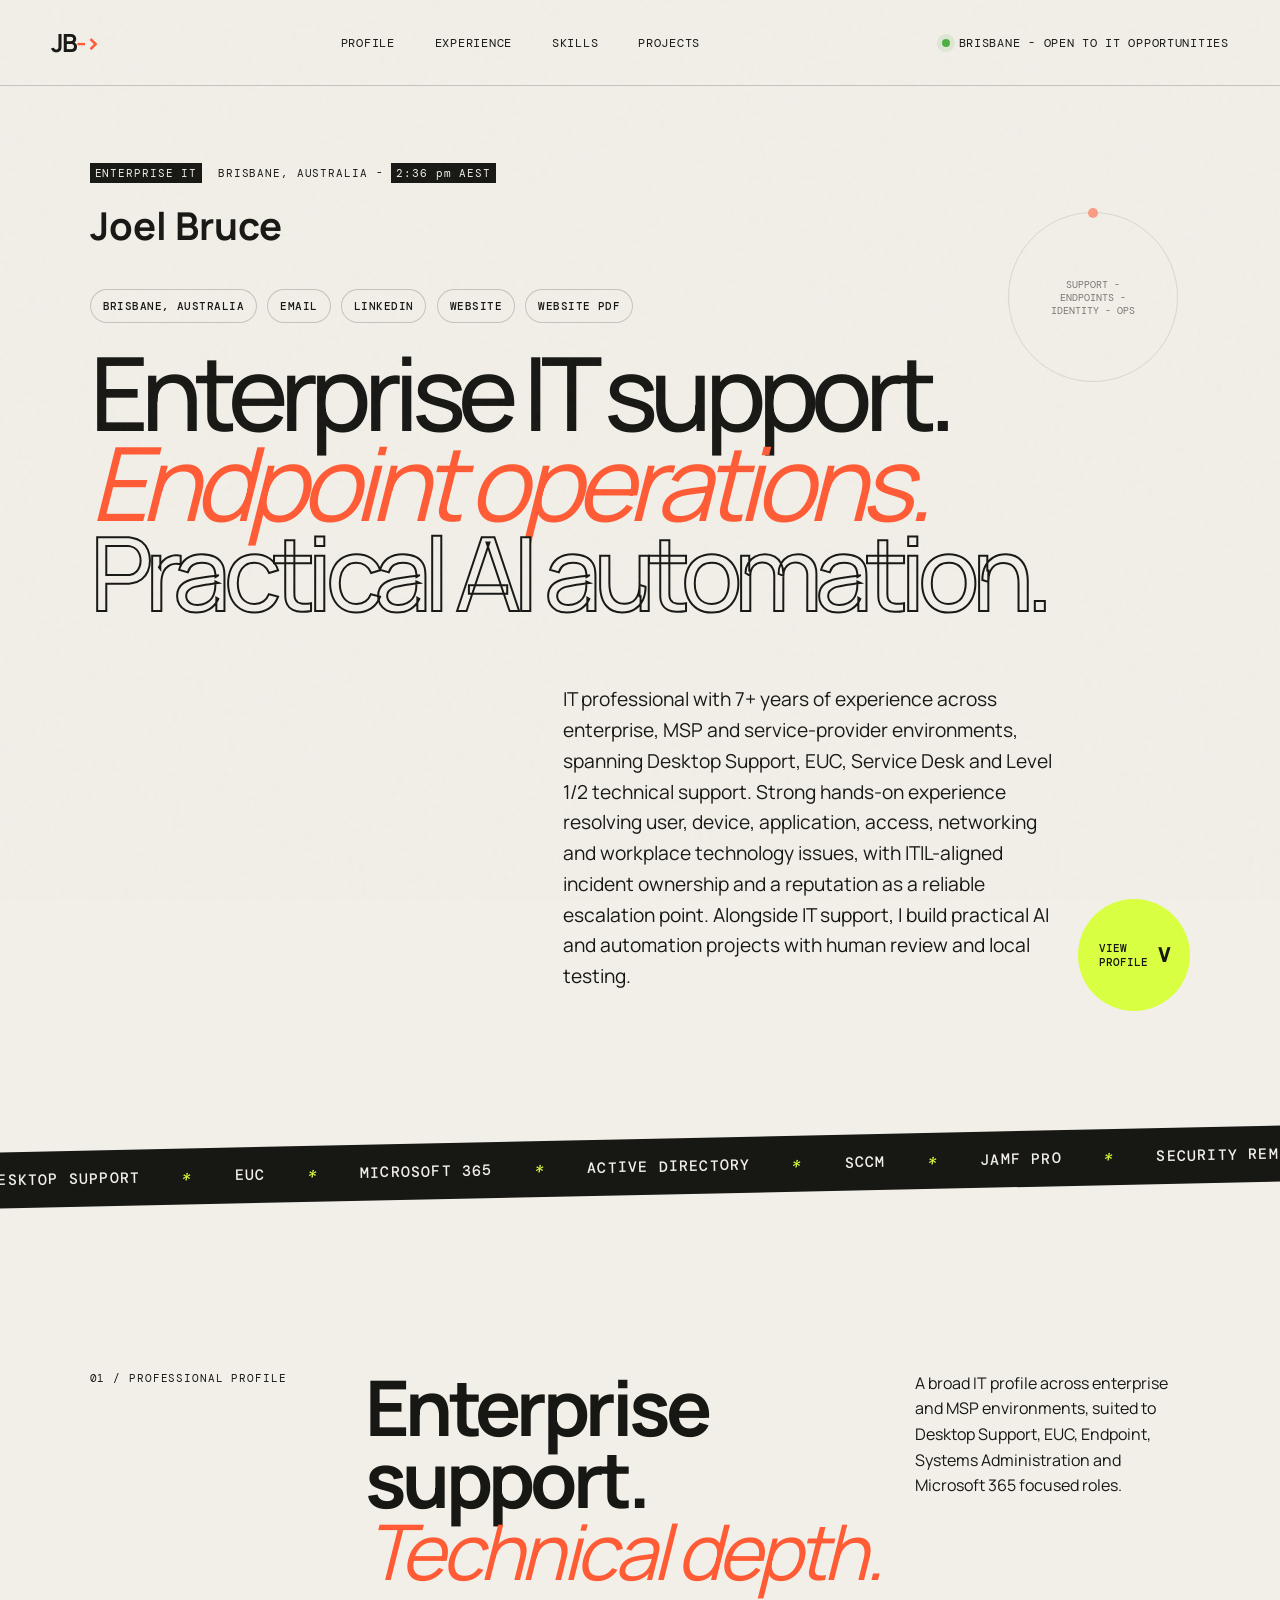
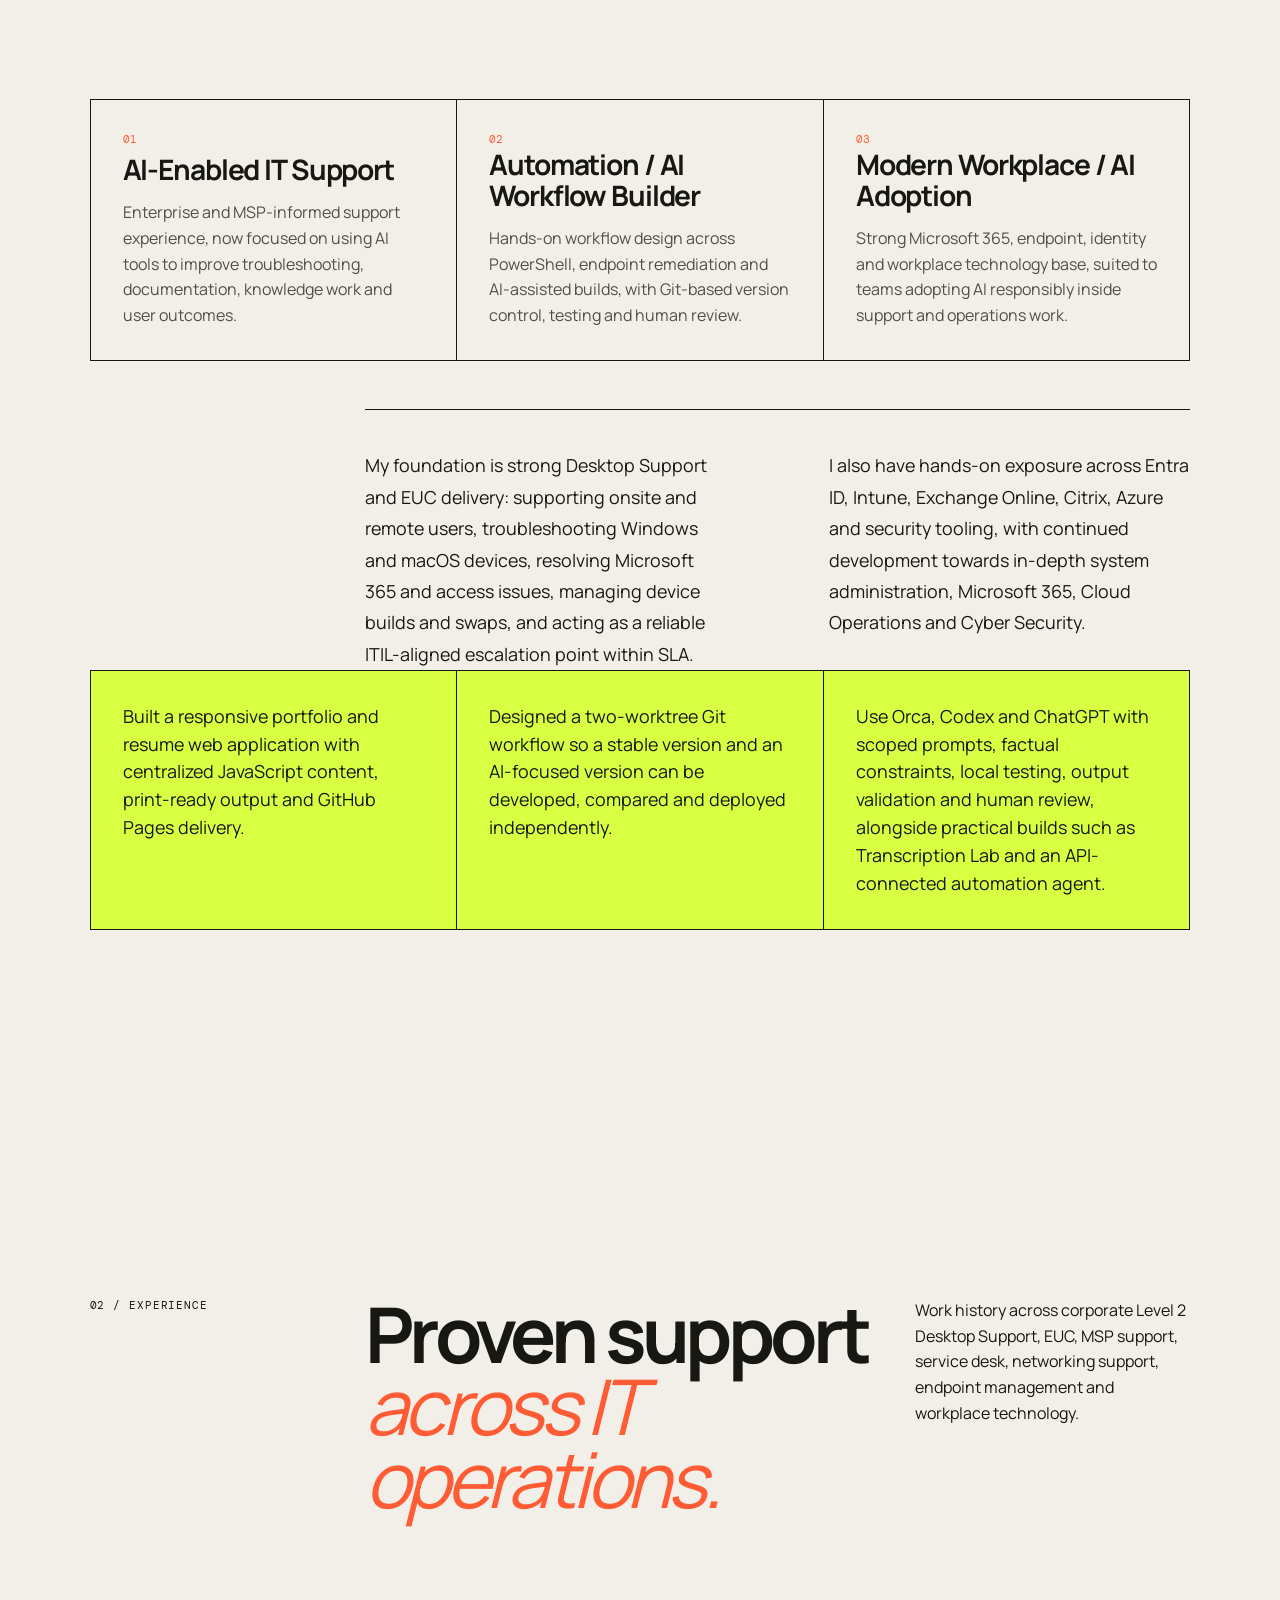
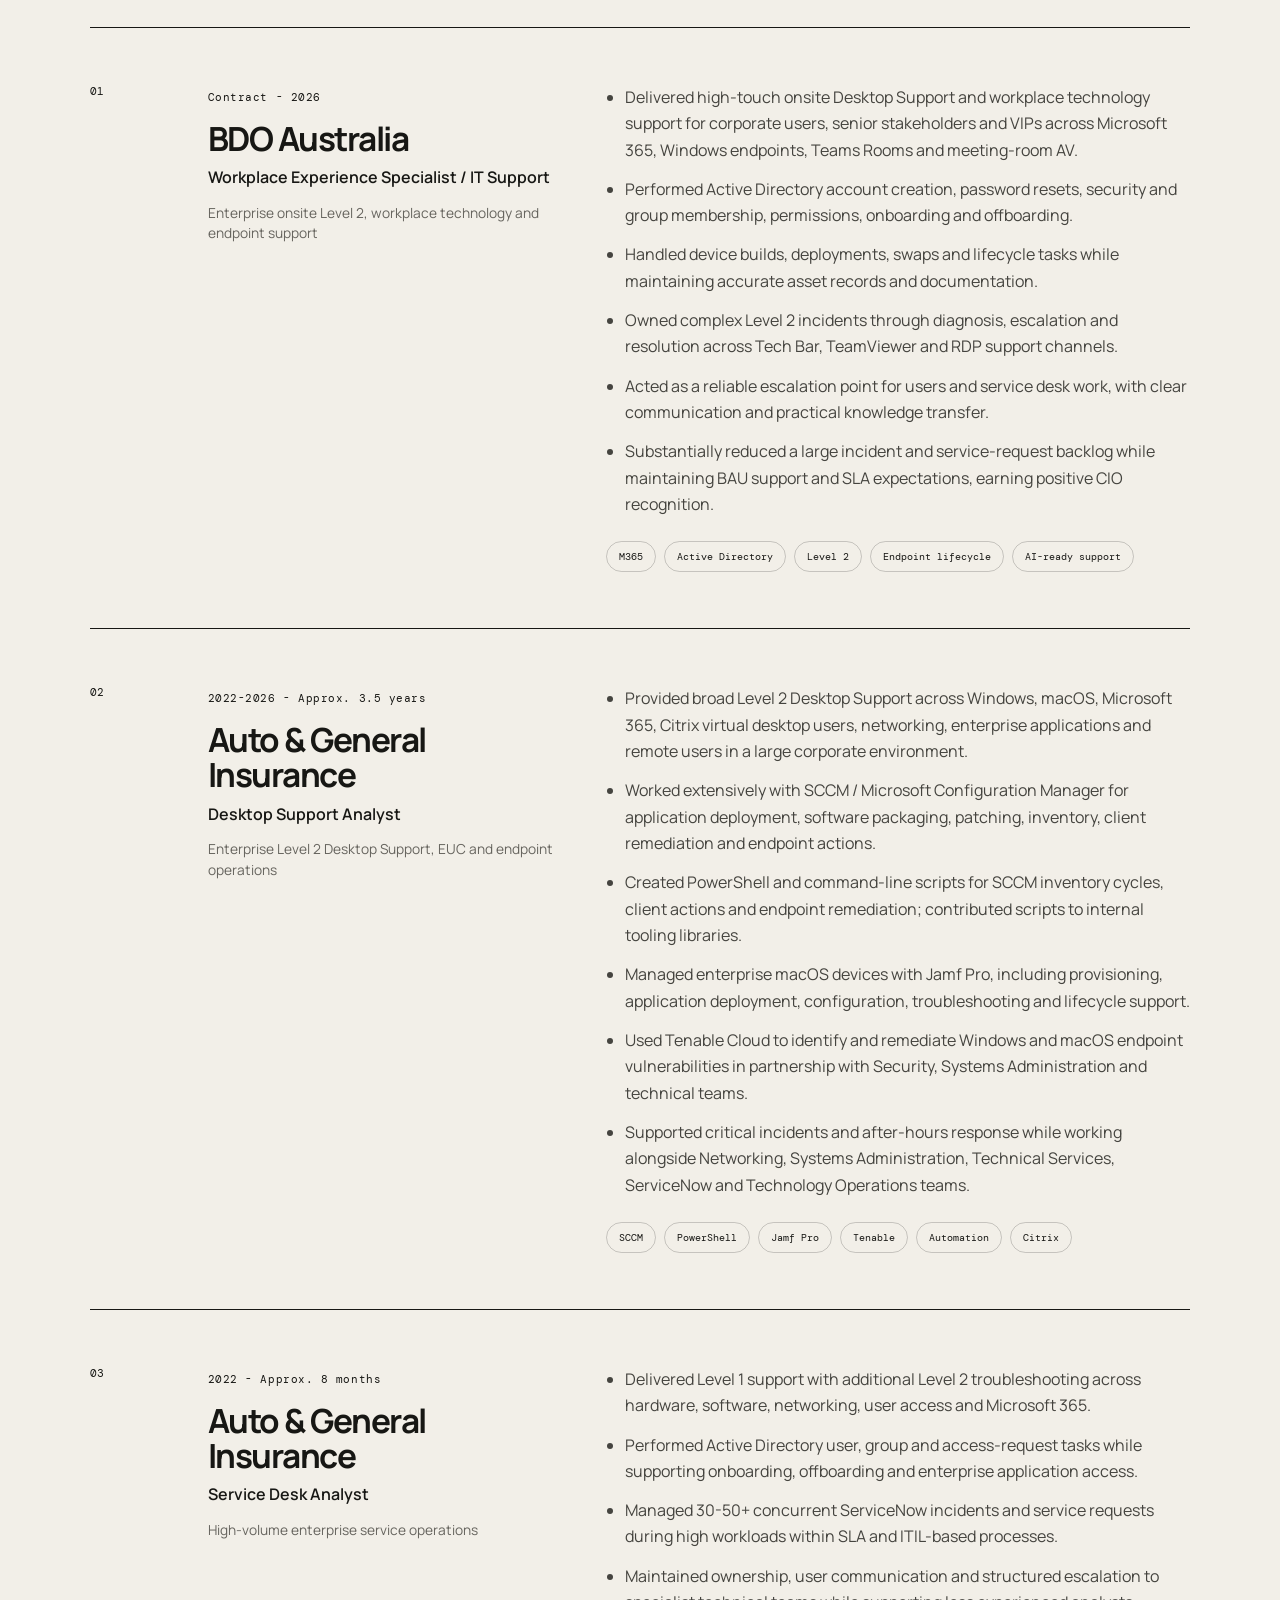
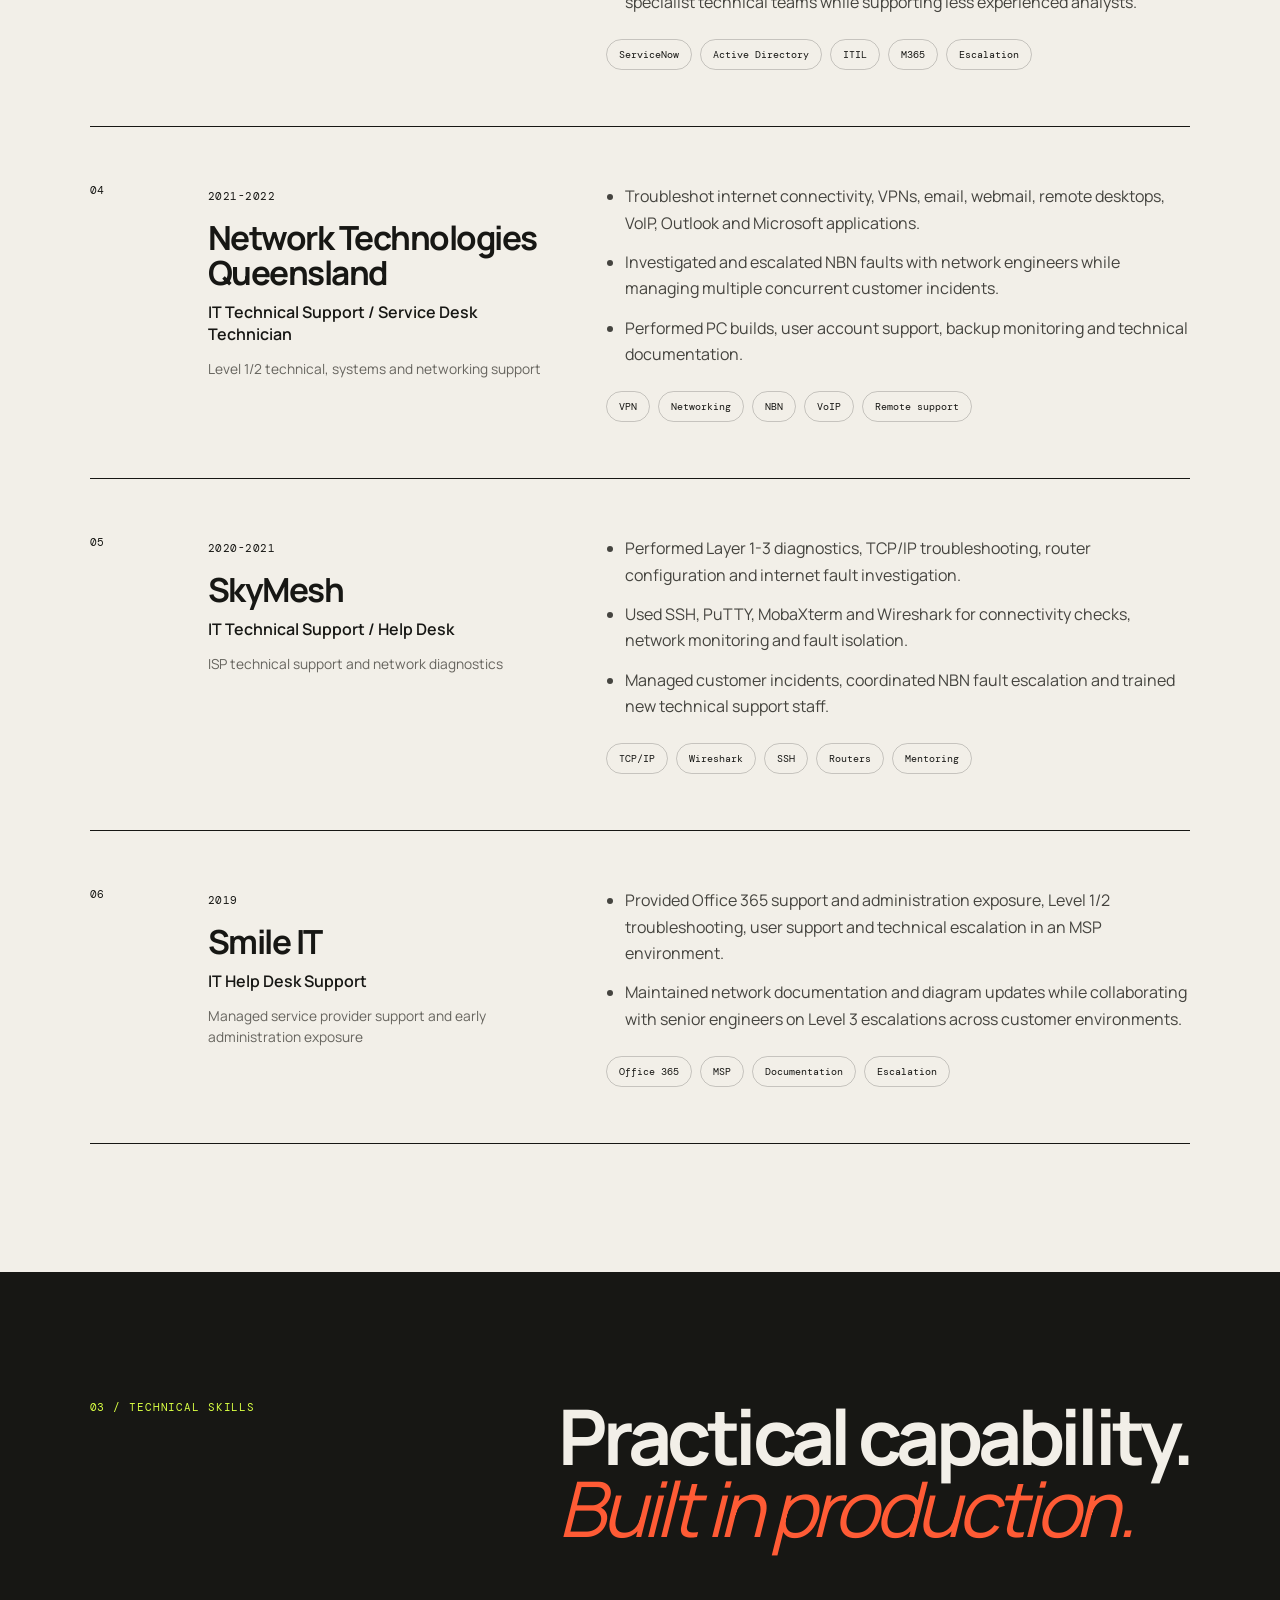
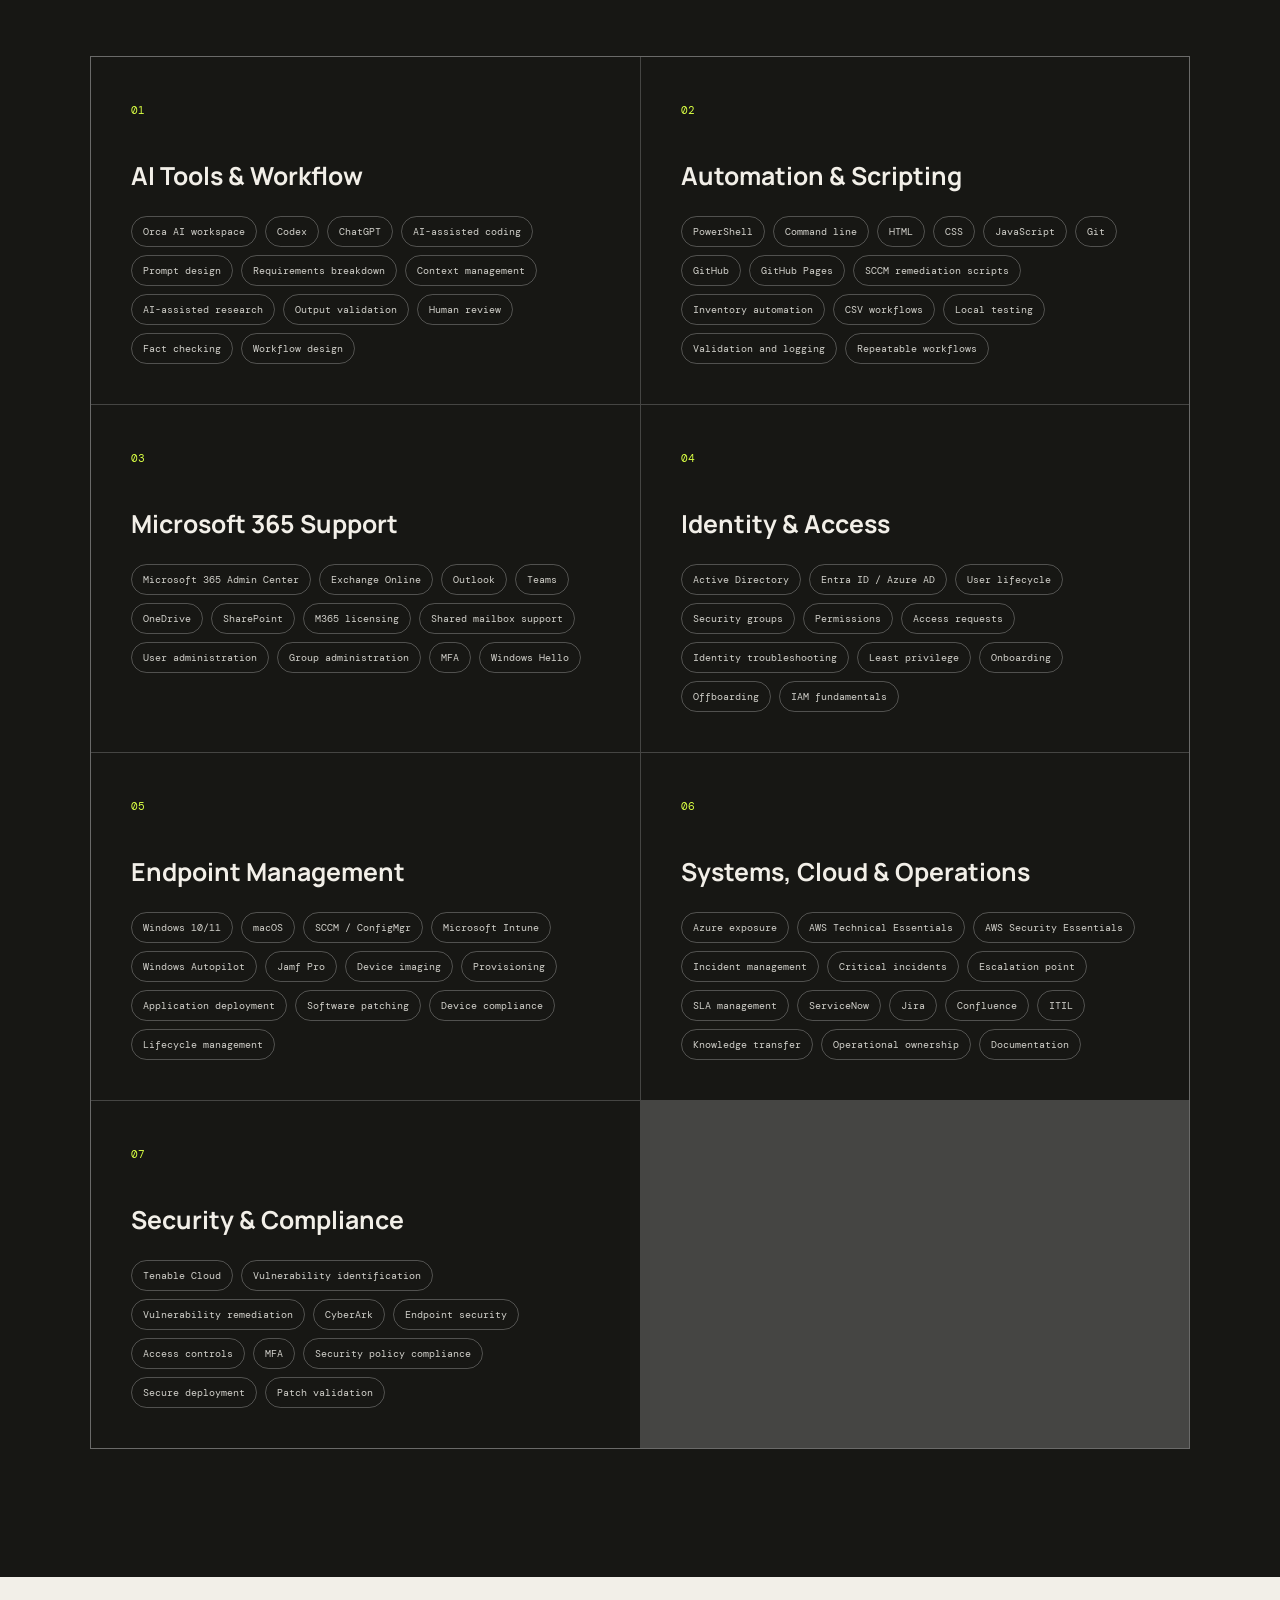
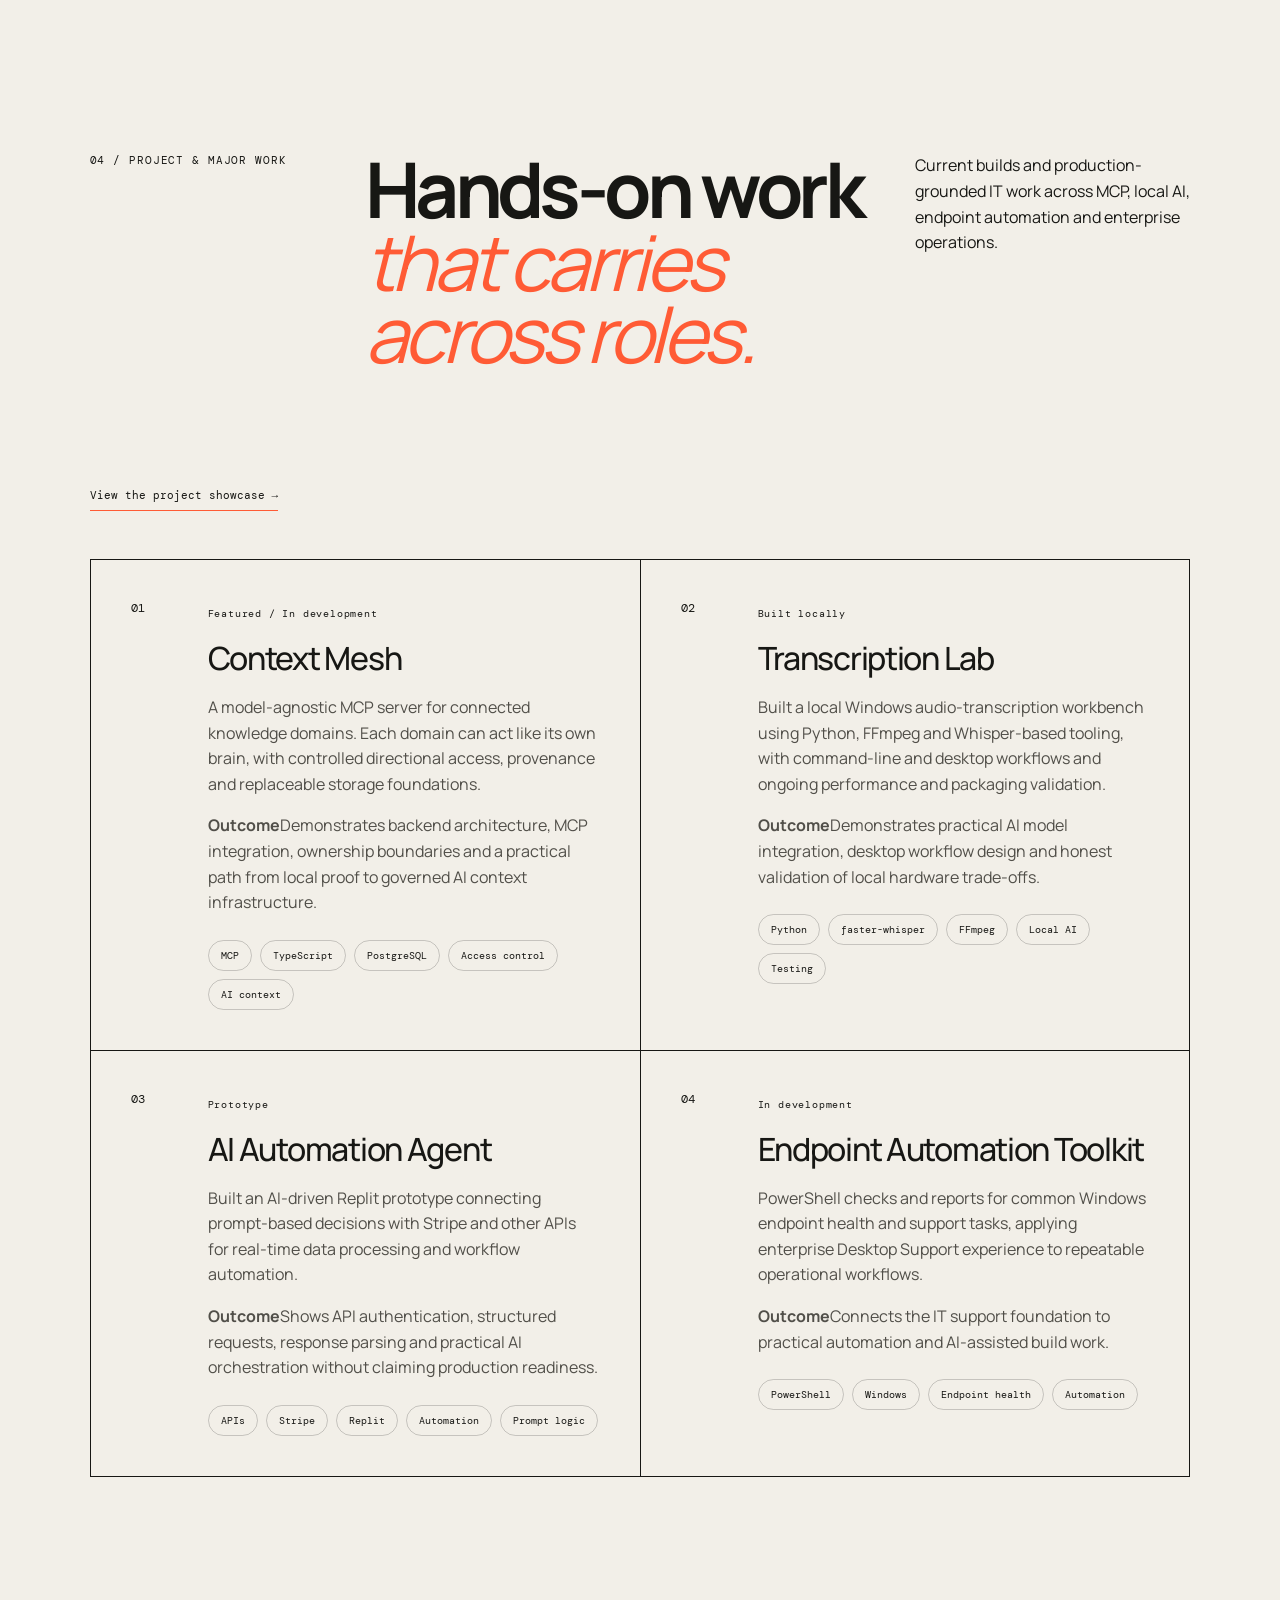
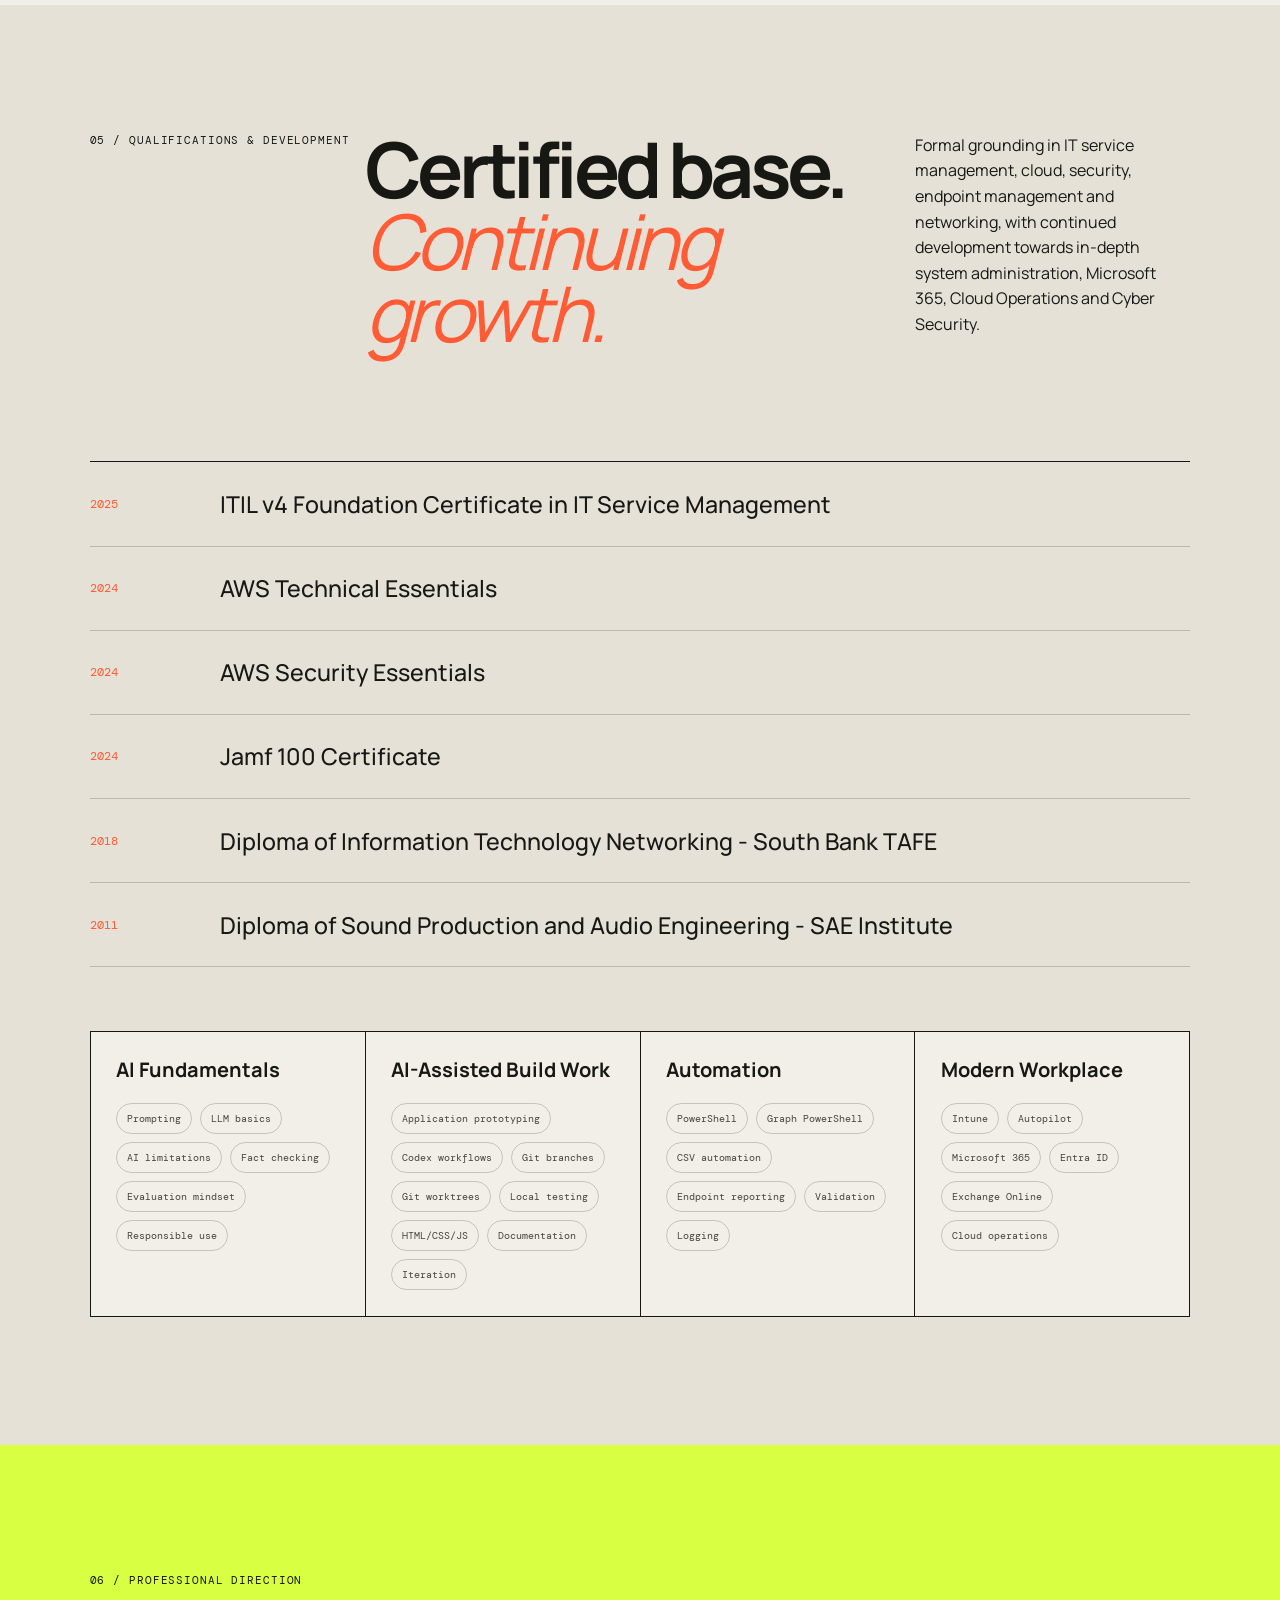
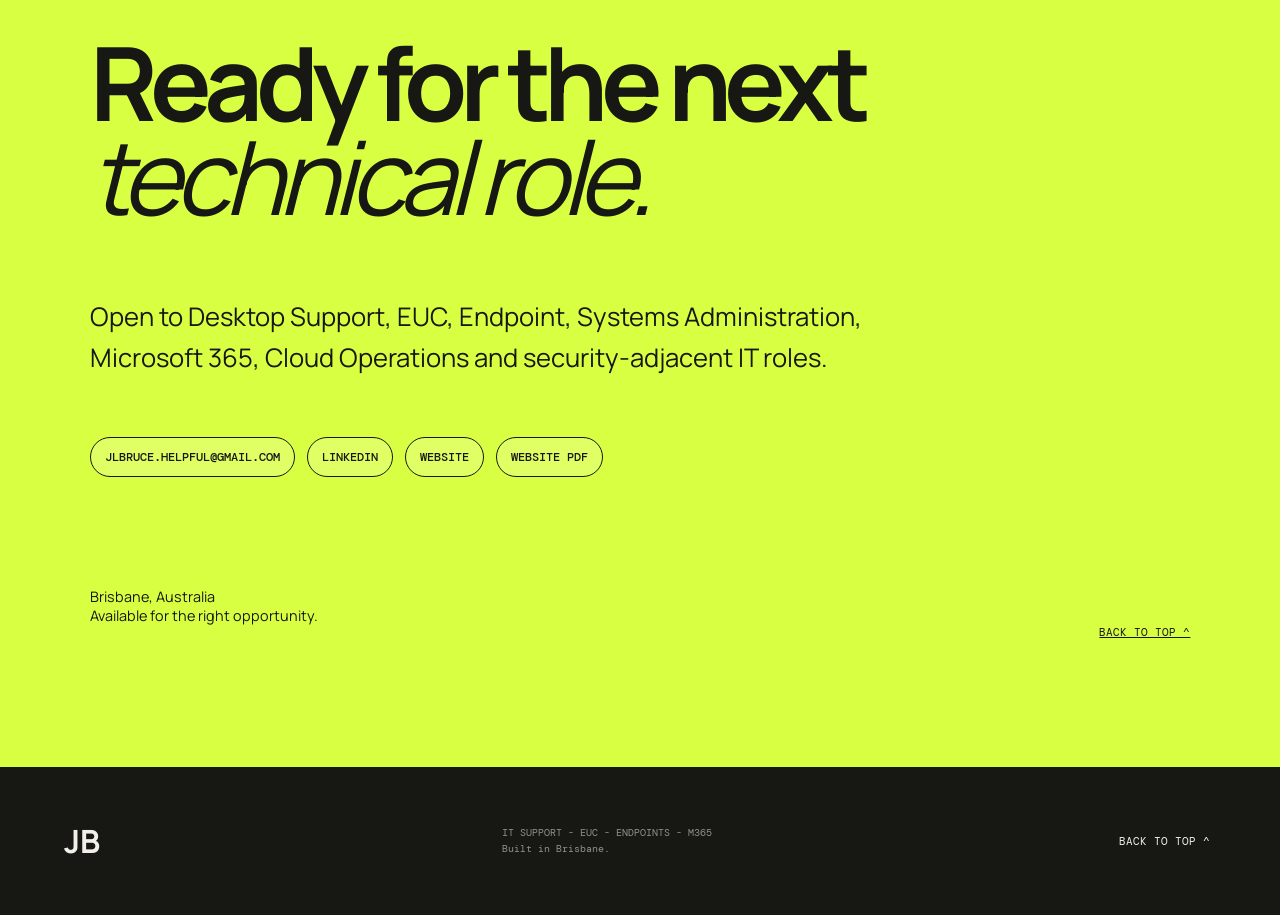
==== commit fb338eb4: "Move role-fit proof before projects" ====
--- a/index.html
+++ b/index.html
@@ -64,6 +64,7 @@
         <p>My foundation is strong Desktop Support and EUC delivery: supporting onsite and remote users, troubleshooting Windows and macOS devices, resolving Microsoft 365 and access issues, managing device builds and swaps, and acting as a reliable ITIL-aligned escalation point within SLA.</p>
         <p>I also have hands-on exposure across Entra ID, Intune, Exchange Online, Citrix, Azure and security tooling, with continued development towards in-depth system administration, Microsoft 365, Cloud Operations and Cyber Security.</p>
       </div>
+      <div id="admin-proof" class="admin-proof"></div>
     </section>
 
     <section id="experience" class="work section-pad">
@@ -90,7 +91,6 @@
         <p>Current builds and production-grounded IT work across MCP, local AI, endpoint automation and enterprise operations.</p>
       </div>
       <p class="projects-link-wrap reveal"><a class="back-link" href="projects.html">View the project showcase →</a></p>
-      <div id="admin-proof" class="admin-proof"></div>
       <div id="project-list" class="project-list"></div>
     </section>
 
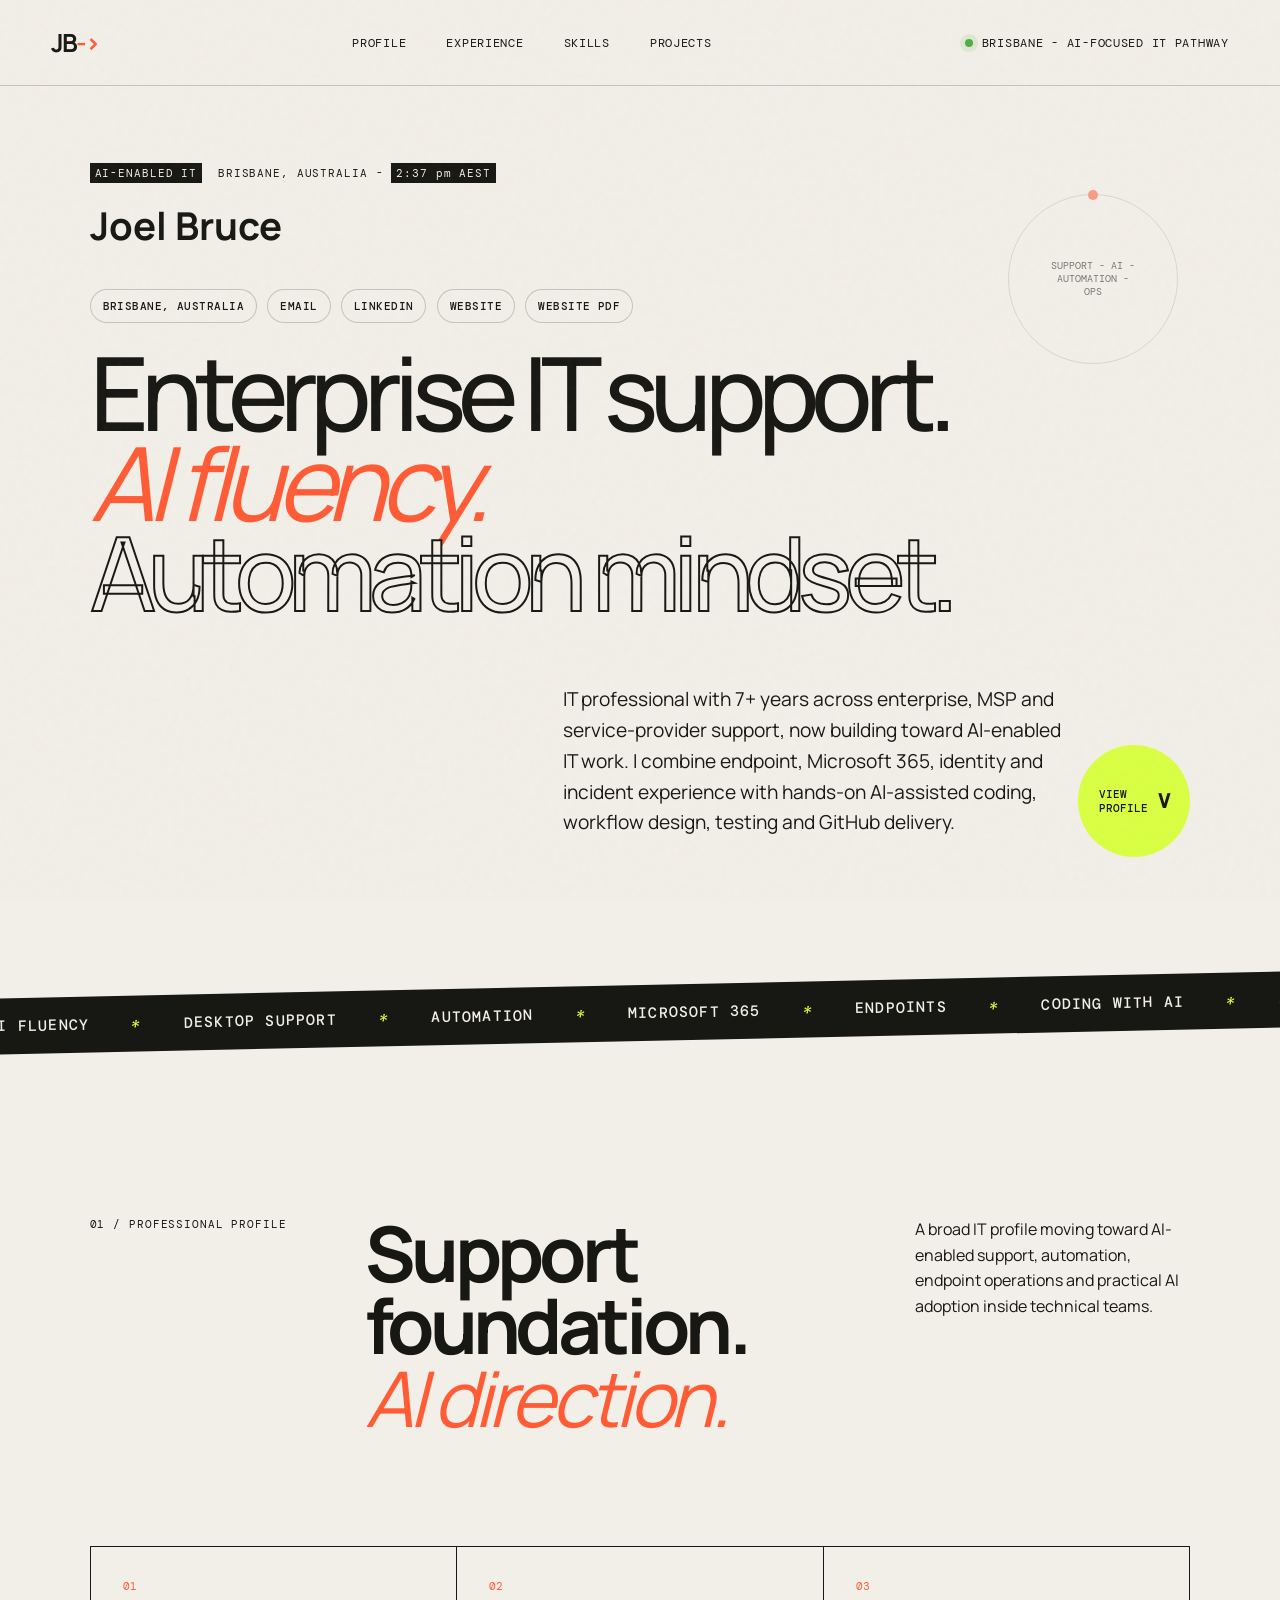
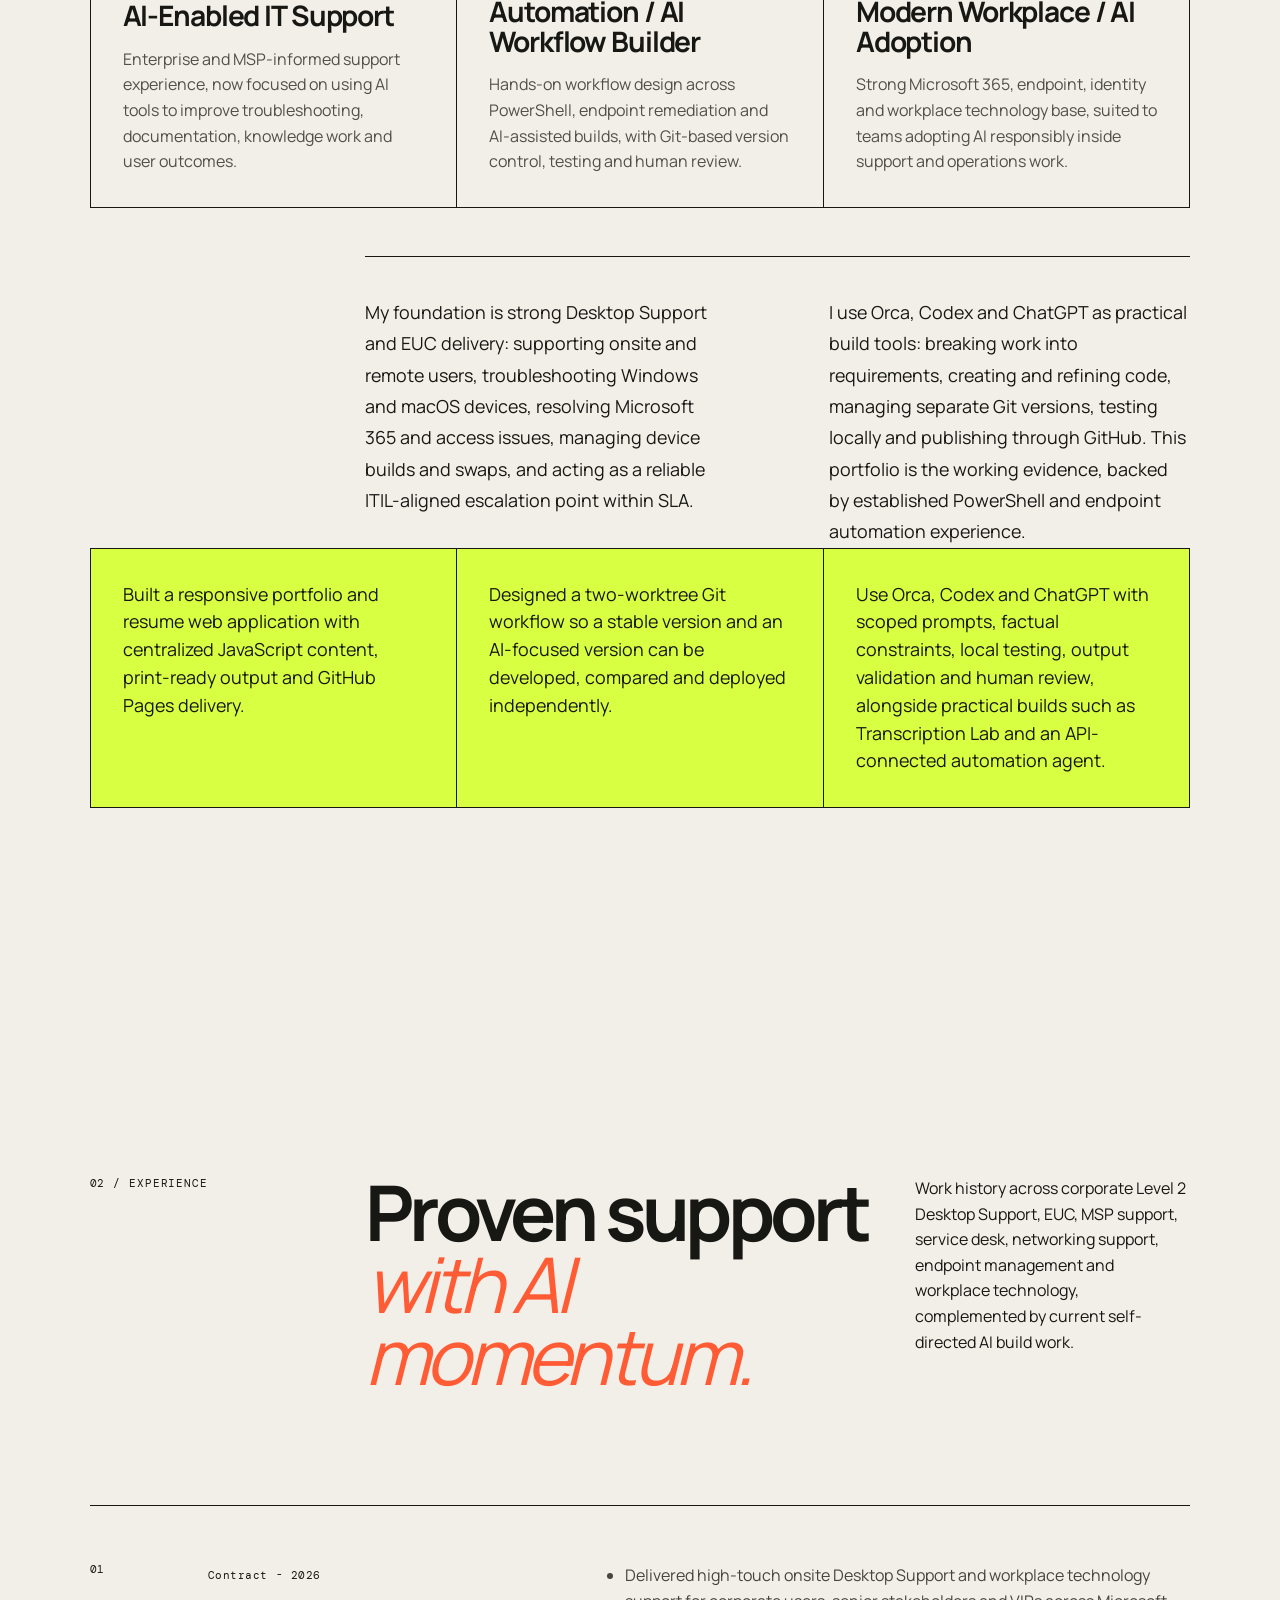
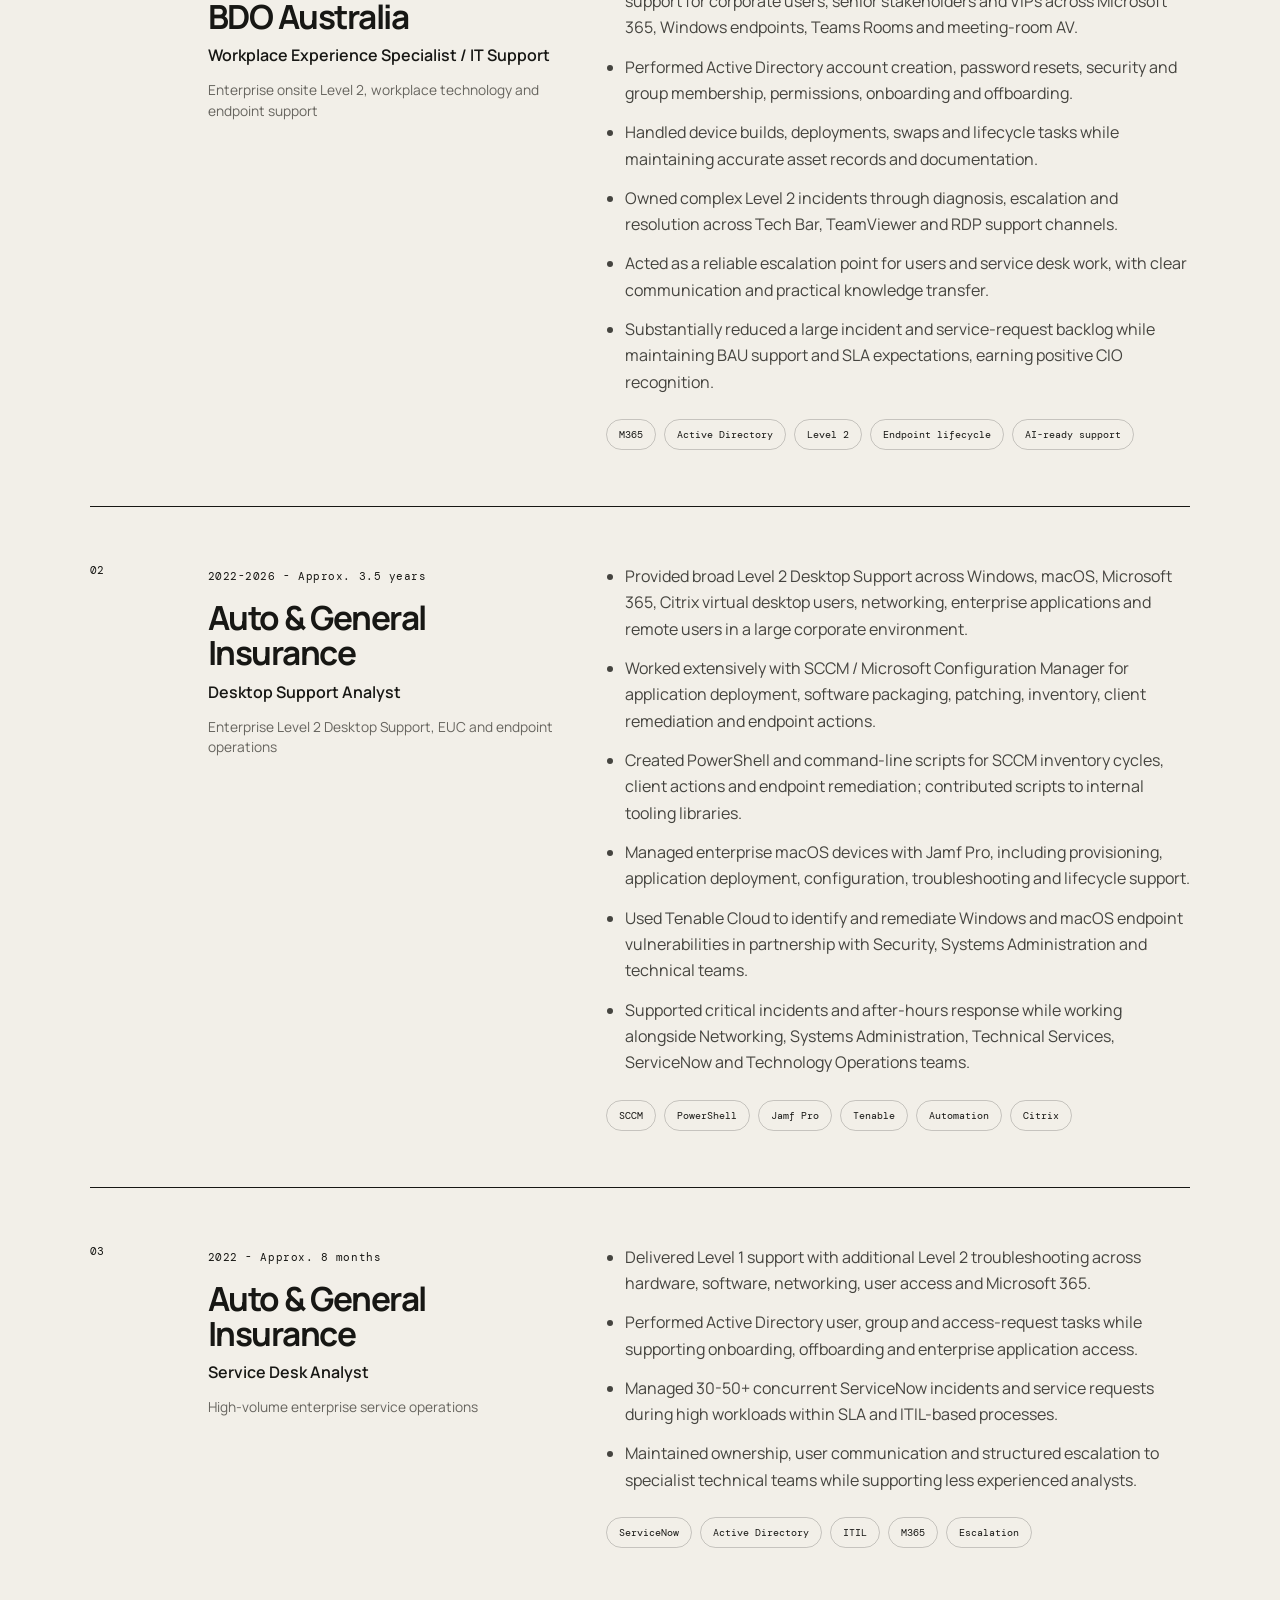
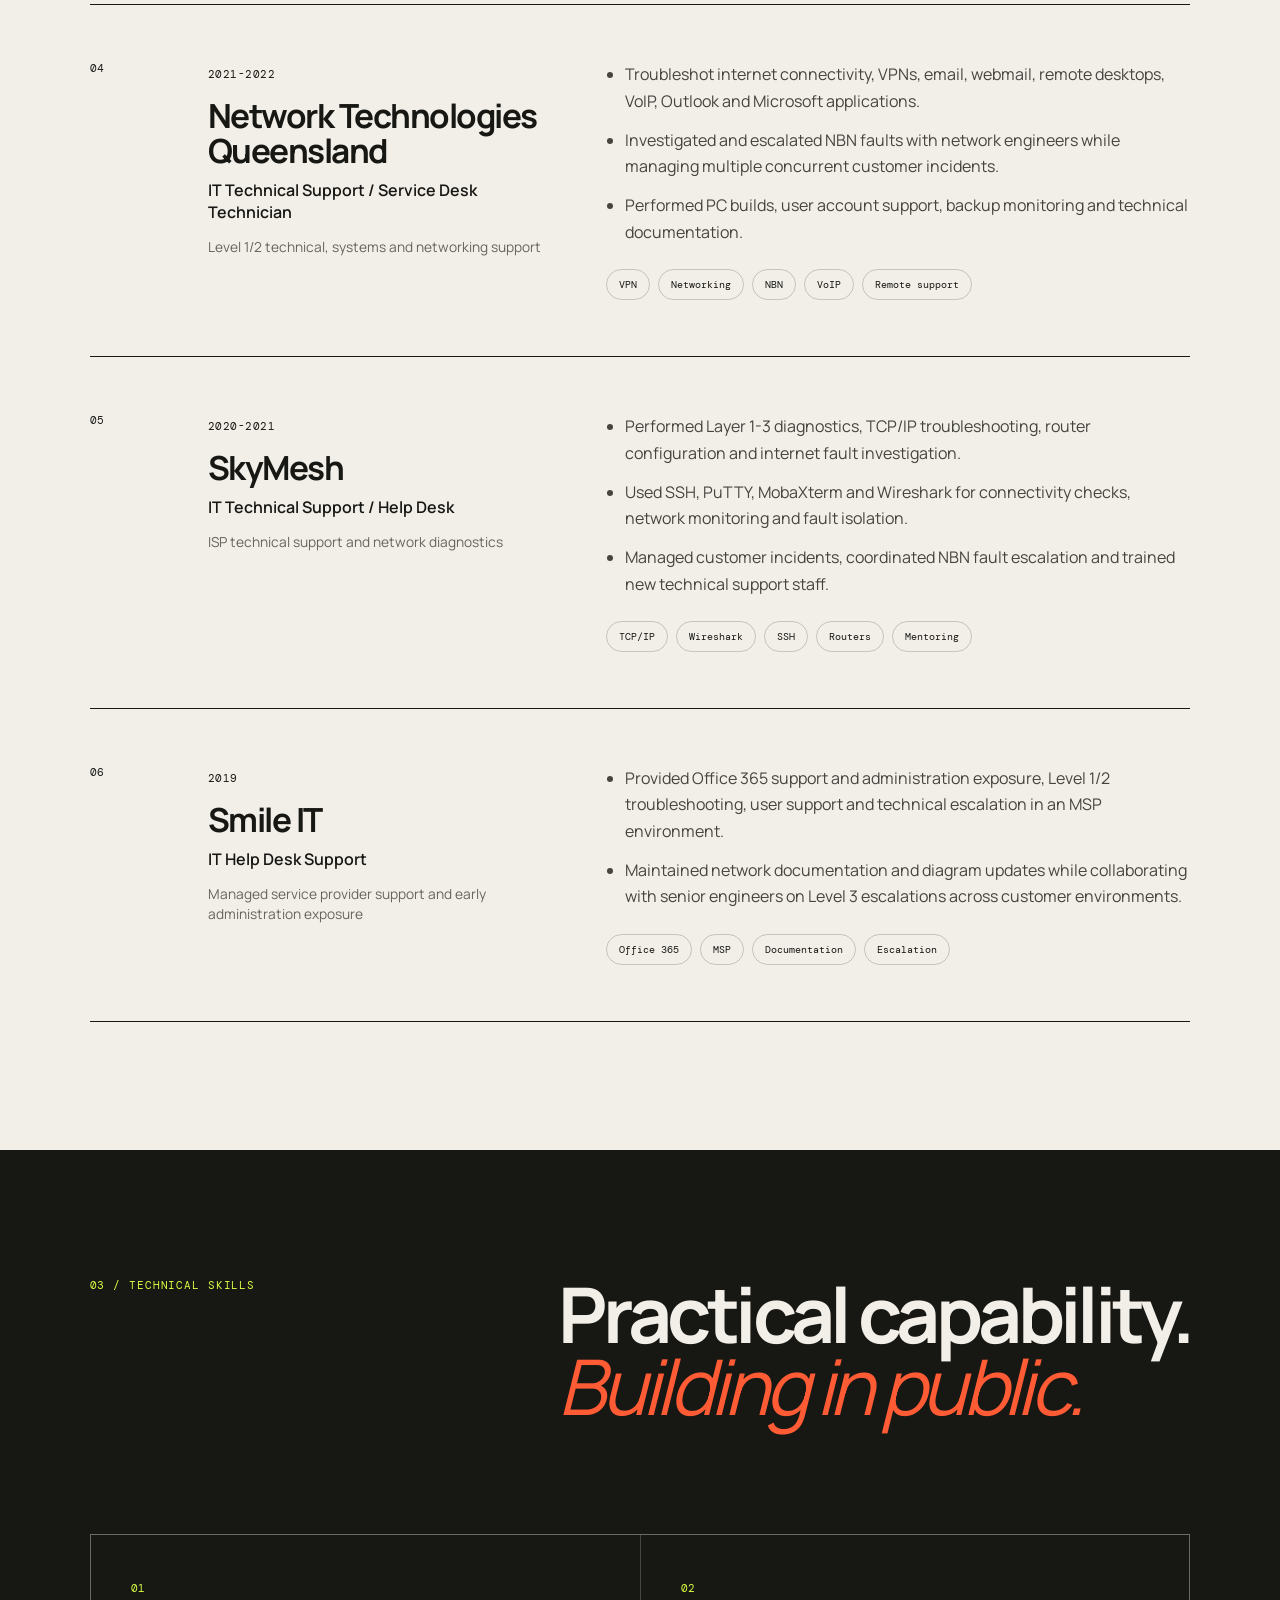
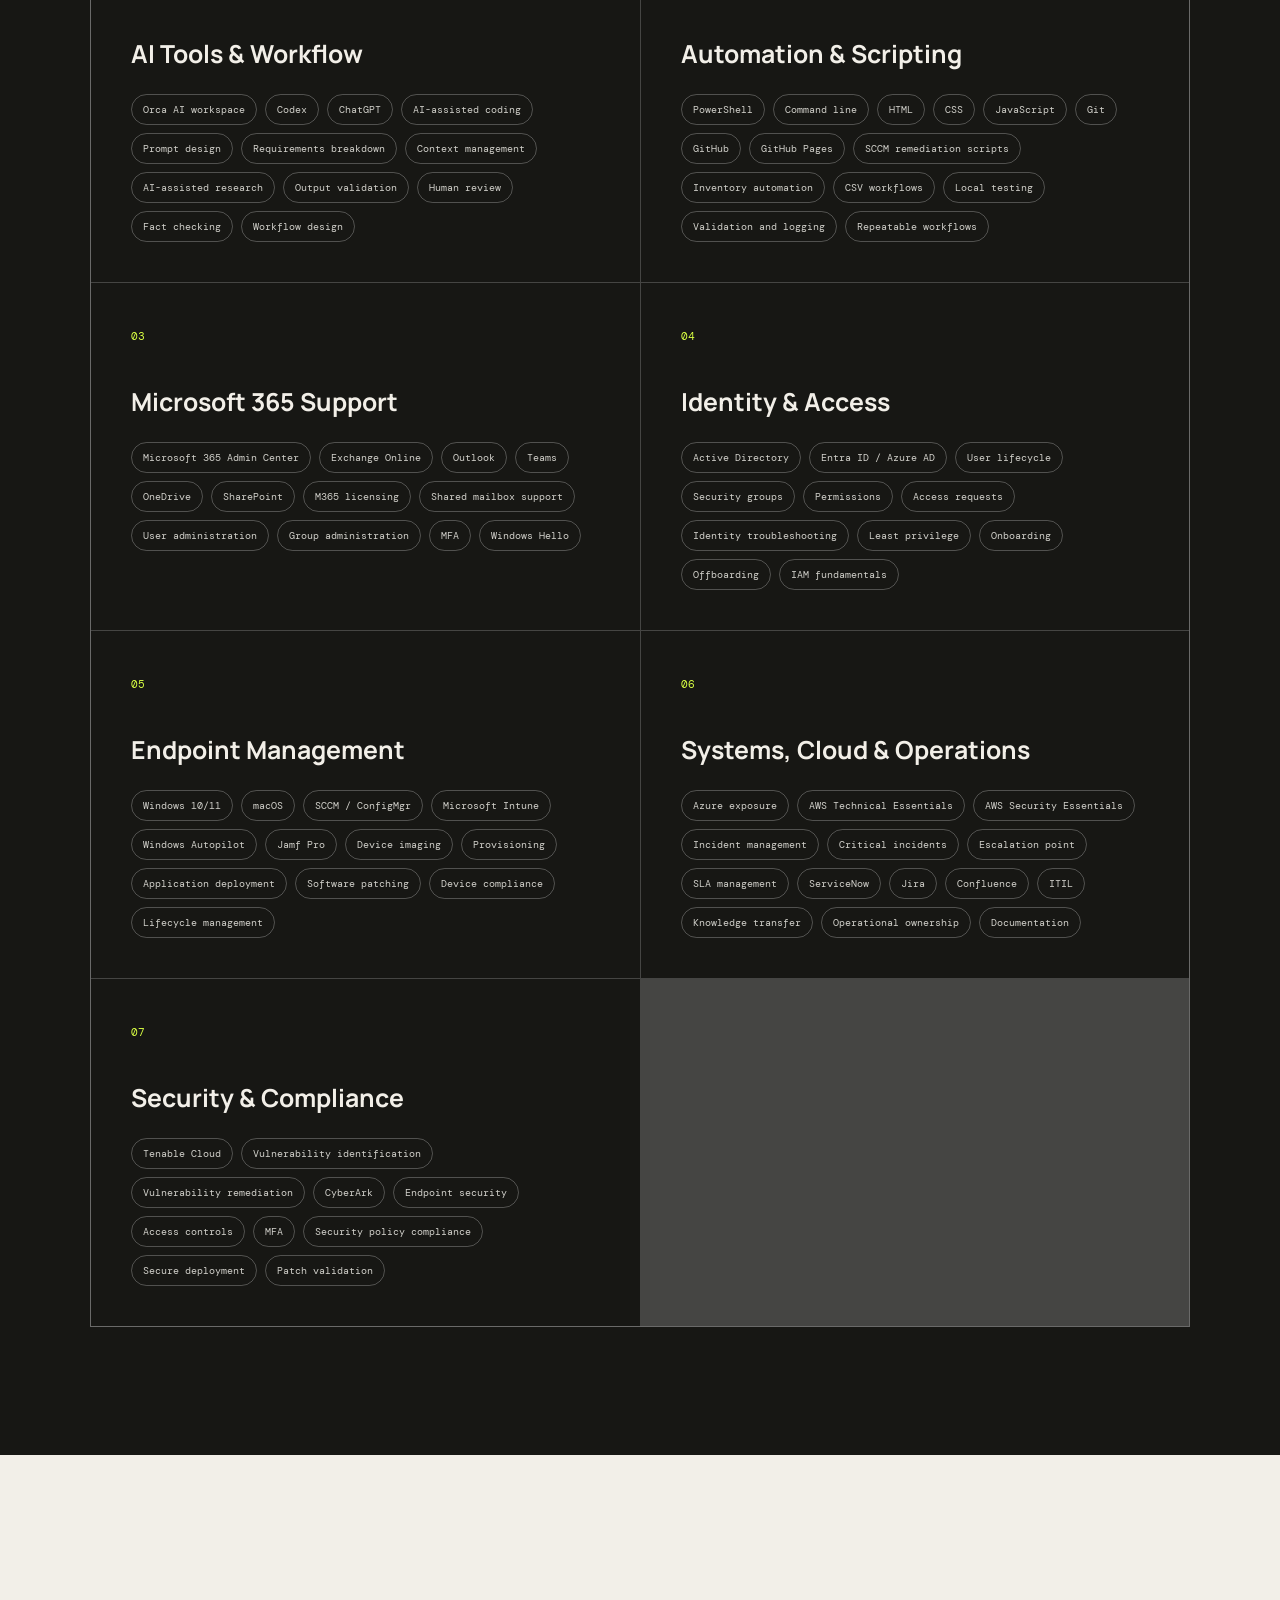
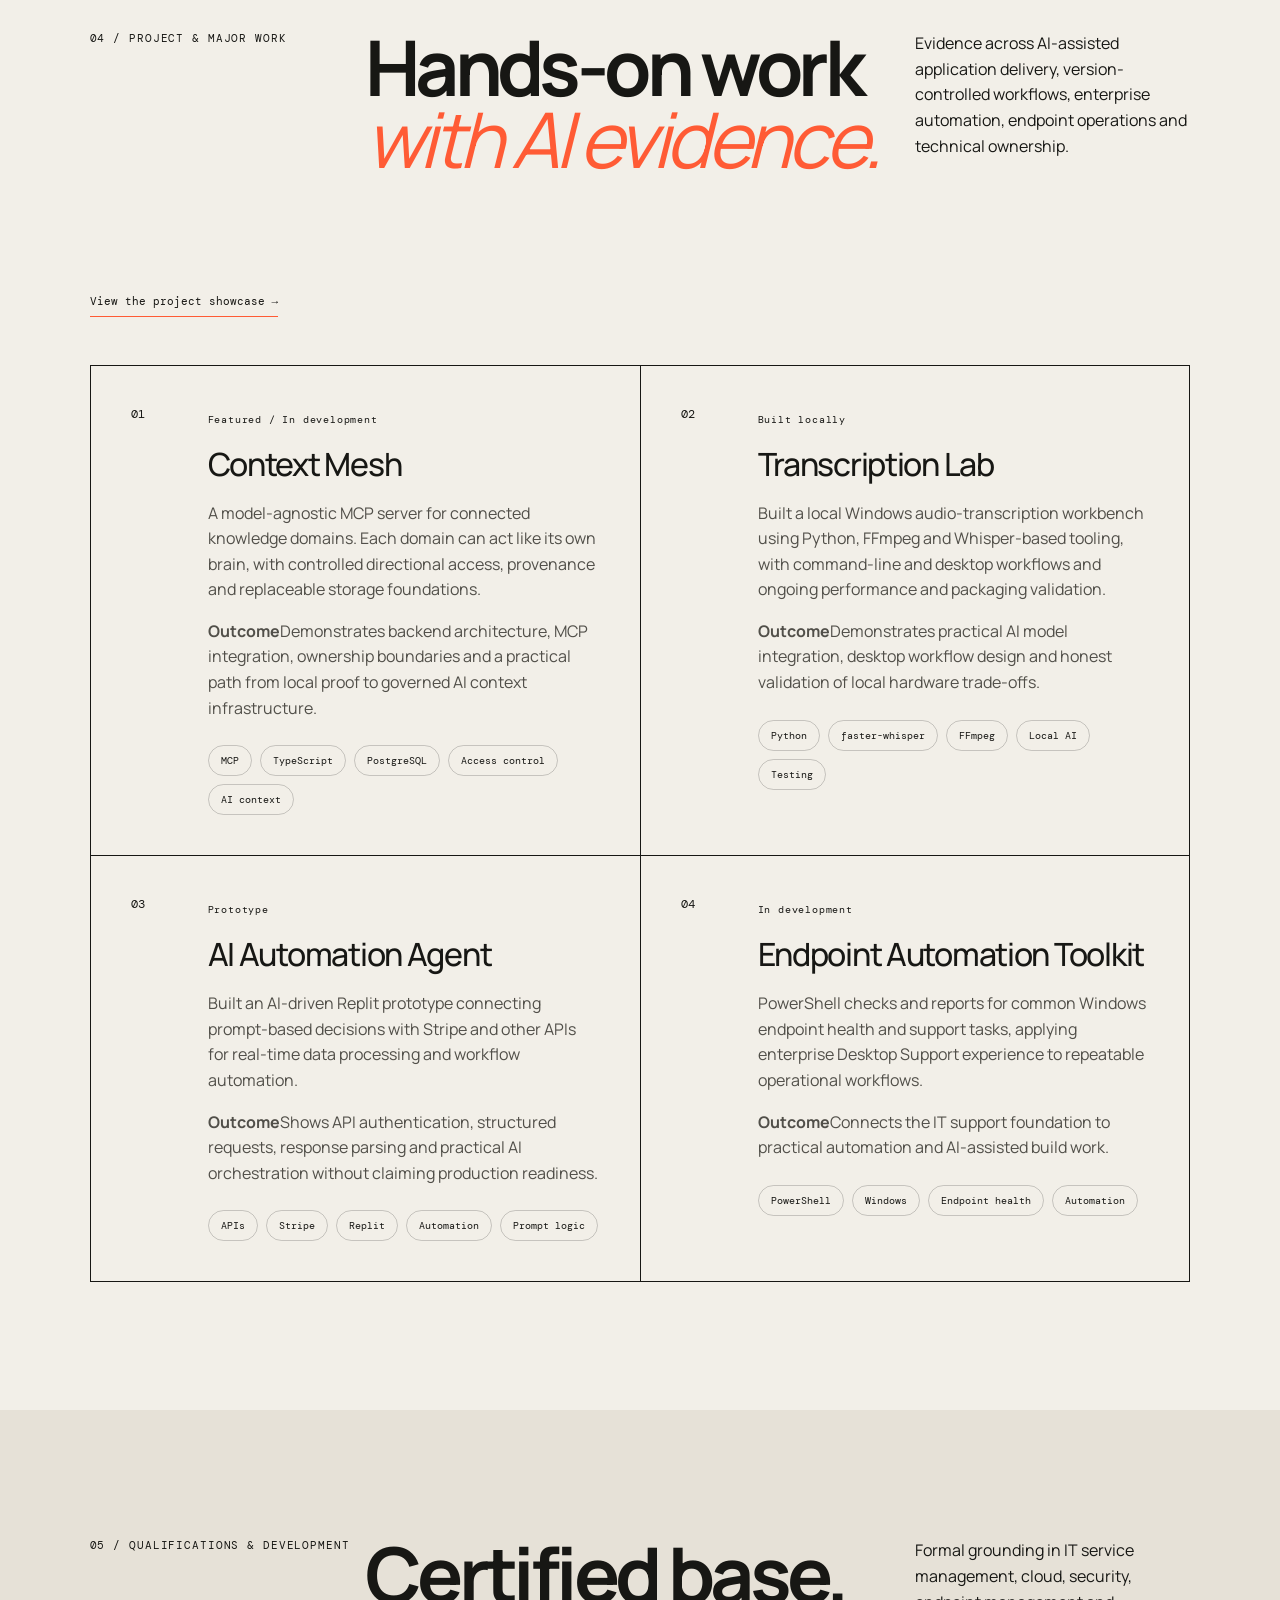
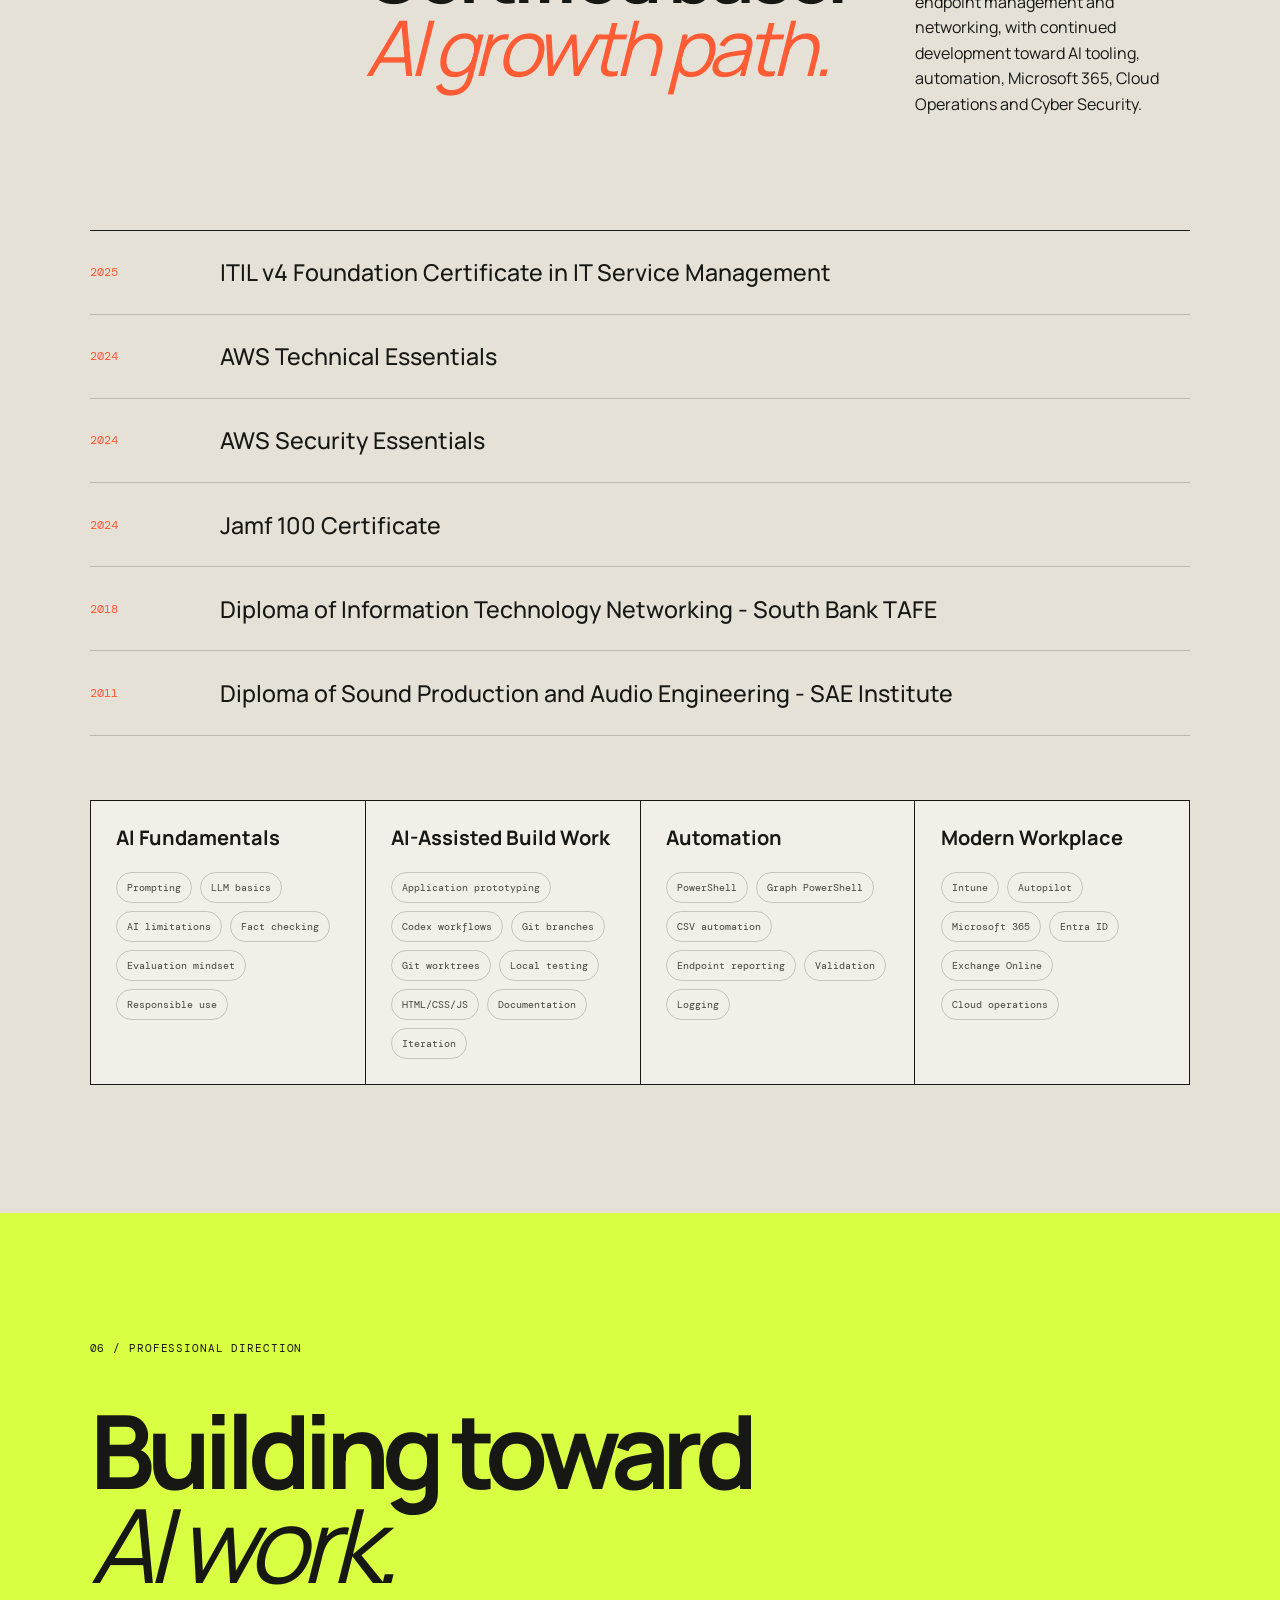
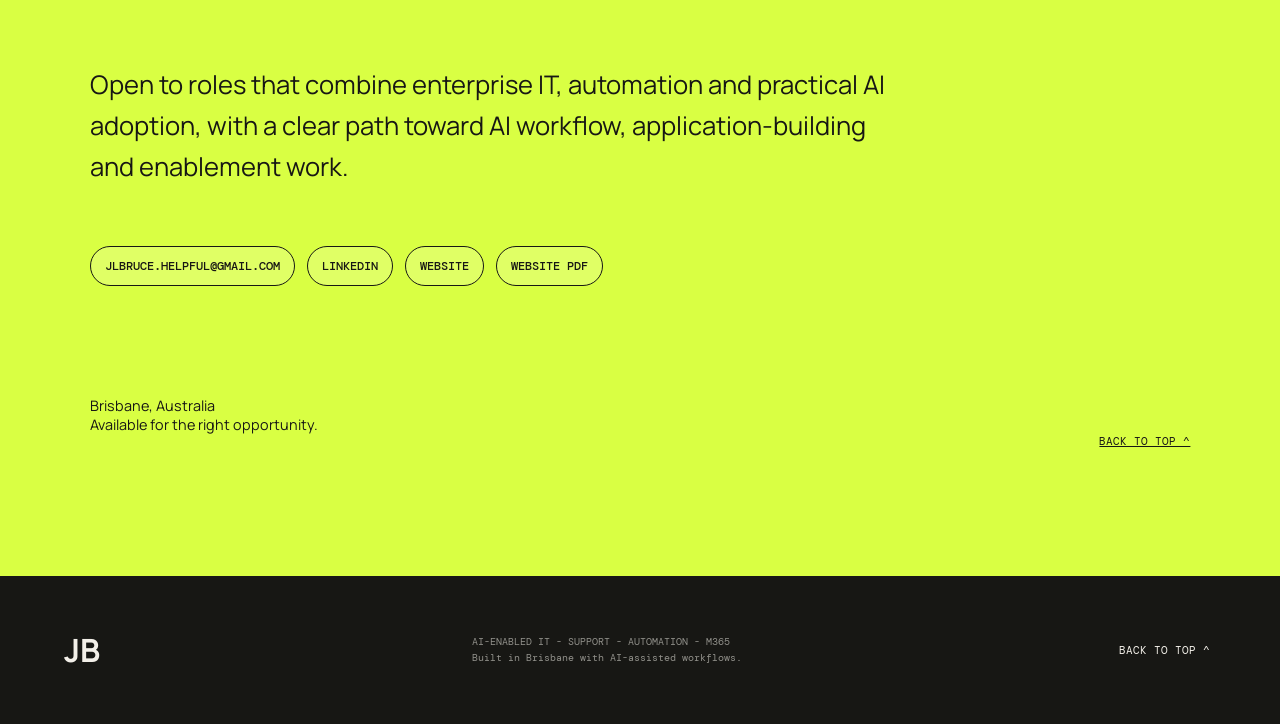
==== commit c3deaaf2: "Move role-fit proof before projects" ====
--- a/index.html
+++ b/index.html
@@ -3,9 +3,9 @@
 <head>
   <meta charset="UTF-8">
   <meta name="viewport" content="width=device-width,initial-scale=1">
-  <meta name="description" content="Joel Bruce - Enterprise IT support, endpoint operations and practical AI automation in Brisbane, Australia.">
+  <meta name="description" content="Joel Bruce - Brisbane IT professional building toward AI-enabled support, automation and modern workplace roles.">
   <meta name="theme-color" content="#f2efe8">
-  <title>Joel Bruce - Enterprise IT, Endpoint Operations & AI Automation</title>
+  <title>Joel Bruce - AI-Enabled IT Support & Automation</title>
   <link rel="preconnect" href="https://fonts.googleapis.com">
   <link rel="preconnect" href="https://fonts.gstatic.com" crossorigin>
   <link href="https://fonts.googleapis.com/css2?family=DM+Mono:wght@300;400;500&family=Manrope:wght@400;500;600;700&display=swap" rel="stylesheet">
@@ -24,12 +24,12 @@
       <a href="#skills">Skills</a>
       <a href="projects.html">Projects</a>
     </nav>
-    <a class="availability" href="#contact"><span></span> Brisbane - Open to IT opportunities</a>
+    <a class="availability" href="#contact"><span></span> Brisbane - AI-focused IT pathway</a>
   </header>
 
   <main id="top">
     <section class="hero section-pad">
-      <div class="hero-kicker reveal"><span>ENTERPRISE IT</span> BRISBANE, AUSTRALIA - <span id="local-time">AEST</span></div>
+      <div class="hero-kicker reveal"><span>AI-ENABLED IT</span> BRISBANE, AUSTRALIA - <span id="local-time">AEST</span></div>
       <p class="hero-name reveal">Joel Bruce</p>
       <div class="hero-contact reveal" aria-label="Primary contact details">
         <span>Brisbane, Australia</span>
@@ -38,31 +38,31 @@
         <a href="https://jlbrucehelpful-hash.github.io/joel-resume/" target="_blank" rel="noreferrer">Website</a>
         <a href="portfolio-pdf.html" target="_blank" rel="noreferrer" title="Open the complete website portfolio PDF view">Website PDF</a>
       </div>
-      <h1 class="reveal">Enterprise IT support.<br><em>Endpoint operations.</em><br><span class="outlined">Practical AI automation.</span></h1>
+      <h1 class="reveal">Enterprise IT support.<br><em>AI fluency.</em><br><span class="outlined">Automation mindset.</span></h1>
       <div class="hero-bottom reveal">
-        <p>IT professional with 7+ years of experience across enterprise, MSP and service-provider environments, spanning Desktop Support, EUC, Service Desk and Level 1/2 technical support. Strong hands-on experience resolving user, device, application, access, networking and workplace technology issues, with ITIL-aligned incident ownership and a reputation as a reliable escalation point. Alongside IT support, I build practical AI and automation projects with human review and local testing.</p>
+        <p>IT professional with 7+ years across enterprise, MSP and service-provider support, now building toward AI-enabled IT work. I combine endpoint, Microsoft 365, identity and incident experience with hands-on AI-assisted coding, workflow design, testing and GitHub delivery.</p>
         <a class="circle-link" href="#positioning"><span>View<br>profile</span><b>v</b></a>
       </div>
       <div class="orbit" aria-hidden="true">
         <div class="orbit-ring"></div>
-        <span>SUPPORT - ENDPOINTS - IDENTITY - OPS</span>
+        <span>SUPPORT - AI - AUTOMATION - OPS</span>
       </div>
     </section>
 
     <section class="marquee" aria-label="Core capabilities">
-      <div>DESKTOP SUPPORT <i>*</i> EUC <i>*</i> MICROSOFT 365 <i>*</i> ACTIVE DIRECTORY <i>*</i> SCCM <i>*</i> JAMF PRO <i>*</i> SECURITY REMEDIATION <i>*</i></div>
+      <div>AI FLUENCY <i>*</i> DESKTOP SUPPORT <i>*</i> AUTOMATION <i>*</i> MICROSOFT 365 <i>*</i> ENDPOINTS <i>*</i> CODING WITH AI <i>*</i> SECURITY REMEDIATION <i>*</i></div>
     </section>
 
     <section id="positioning" class="profile section-pad">
       <div class="section-heading reveal">
         <span>01 / PROFESSIONAL PROFILE</span>
-        <h2>Enterprise support.<br><em>Technical depth.</em></h2>
-        <p>A broad IT profile across enterprise and MSP environments, suited to Desktop Support, EUC, Endpoint, Systems Administration and Microsoft 365 focused roles.</p>
+        <h2>Support foundation.<br><em>AI direction.</em></h2>
+        <p>A broad IT profile moving toward AI-enabled support, automation, endpoint operations and practical AI adoption inside technical teams.</p>
       </div>
       <div id="target-roles" class="target-roles reveal"></div>
       <div class="profile-grid reveal">
         <p>My foundation is strong Desktop Support and EUC delivery: supporting onsite and remote users, troubleshooting Windows and macOS devices, resolving Microsoft 365 and access issues, managing device builds and swaps, and acting as a reliable ITIL-aligned escalation point within SLA.</p>
-        <p>I also have hands-on exposure across Entra ID, Intune, Exchange Online, Citrix, Azure and security tooling, with continued development towards in-depth system administration, Microsoft 365, Cloud Operations and Cyber Security.</p>
+        <p>I use Orca, Codex and ChatGPT as practical build tools: breaking work into requirements, creating and refining code, managing separate Git versions, testing locally and publishing through GitHub. This portfolio is the working evidence, backed by established PowerShell and endpoint automation experience.</p>
       </div>
       <div id="admin-proof" class="admin-proof"></div>
     </section>
@@ -70,8 +70,8 @@
     <section id="experience" class="work section-pad">
       <div class="section-heading reveal">
         <span>02 / EXPERIENCE</span>
-        <h2>Proven support<br><em>across IT operations.</em></h2>
-        <p>Work history across corporate Level 2 Desktop Support, EUC, MSP support, service desk, networking support, endpoint management and workplace technology.</p>
+        <h2>Proven support<br><em>with AI momentum.</em></h2>
+        <p>Work history across corporate Level 2 Desktop Support, EUC, MSP support, service desk, networking support, endpoint management and workplace technology, complemented by current self-directed AI build work.</p>
       </div>
       <div id="role-list" class="role-list"></div>
     </section>
@@ -79,7 +79,7 @@
     <section id="skills" class="approach section-pad">
       <div class="approach-title reveal">
         <span>03 / TECHNICAL SKILLS</span>
-        <h2>Practical capability.<br><em>Built in production.</em></h2>
+        <h2>Practical capability.<br><em>Building in public.</em></h2>
       </div>
       <div id="skill-groups" class="skill-groups"></div>
     </section>
@@ -87,8 +87,8 @@
     <section id="projects" class="projects section-pad">
       <div class="section-heading reveal">
         <span>04 / PROJECT & MAJOR WORK</span>
-        <h2>Hands-on work<br><em>that carries across roles.</em></h2>
-        <p>Current builds and production-grounded IT work across MCP, local AI, endpoint automation and enterprise operations.</p>
+        <h2>Hands-on work<br><em>with AI evidence.</em></h2>
+        <p>Evidence across AI-assisted application delivery, version-controlled workflows, enterprise automation, endpoint operations and technical ownership.</p>
       </div>
       <p class="projects-link-wrap reveal"><a class="back-link" href="projects.html">View the project showcase →</a></p>
       <div id="project-list" class="project-list"></div>
@@ -97,8 +97,8 @@
     <section id="qualifications" class="qualifications section-pad">
       <div class="section-heading reveal">
         <span>05 / QUALIFICATIONS & DEVELOPMENT</span>
-        <h2>Certified base.<br><em>Continuing growth.</em></h2>
-        <p>Formal grounding in IT service management, cloud, security, endpoint management and networking, with continued development towards in-depth system administration, Microsoft 365, Cloud Operations and Cyber Security.</p>
+        <h2>Certified base.<br><em>AI growth path.</em></h2>
+        <p>Formal grounding in IT service management, cloud, security, endpoint management and networking, with continued development toward AI tooling, automation, Microsoft 365, Cloud Operations and Cyber Security.</p>
       </div>
       <div id="cert-list" class="cert-list"></div>
       <div id="next-focus" class="next-focus reveal"></div>
@@ -106,8 +106,8 @@
 
     <section id="contact" class="contact section-pad">
       <span class="reveal">06 / PROFESSIONAL DIRECTION</span>
-      <h2 class="reveal">Ready for the next<br><em>technical role.</em></h2>
-      <p class="contact-lead reveal">Open to Desktop Support, EUC, Endpoint, Systems Administration, Microsoft 365, Cloud Operations and security-adjacent IT roles.</p>
+      <h2 class="reveal">Building toward<br><em>AI work.</em></h2>
+      <p class="contact-lead reveal">Open to roles that combine enterprise IT, automation and practical AI adoption, with a clear path toward AI workflow, application-building and enablement work.</p>
       <div class="contact-links reveal" aria-label="Contact details">
         <a href="mailto:jlbruce.helpful@gmail.com">jlbruce.helpful@gmail.com</a>
         <a href="https://www.linkedin.com/in/joellbruce370/" target="_blank" rel="noreferrer">LinkedIn</a>
@@ -123,7 +123,7 @@
 
   <footer>
     <a href="#top">JB</a>
-    <p>IT SUPPORT - EUC - ENDPOINTS - M365<br>Built in Brisbane.</p>
+    <p>AI-ENABLED IT - SUPPORT - AUTOMATION - M365<br>Built in Brisbane with AI-assisted workflows.</p>
     <button id="top-button">BACK TO TOP ^</button>
   </footer>
 </body>
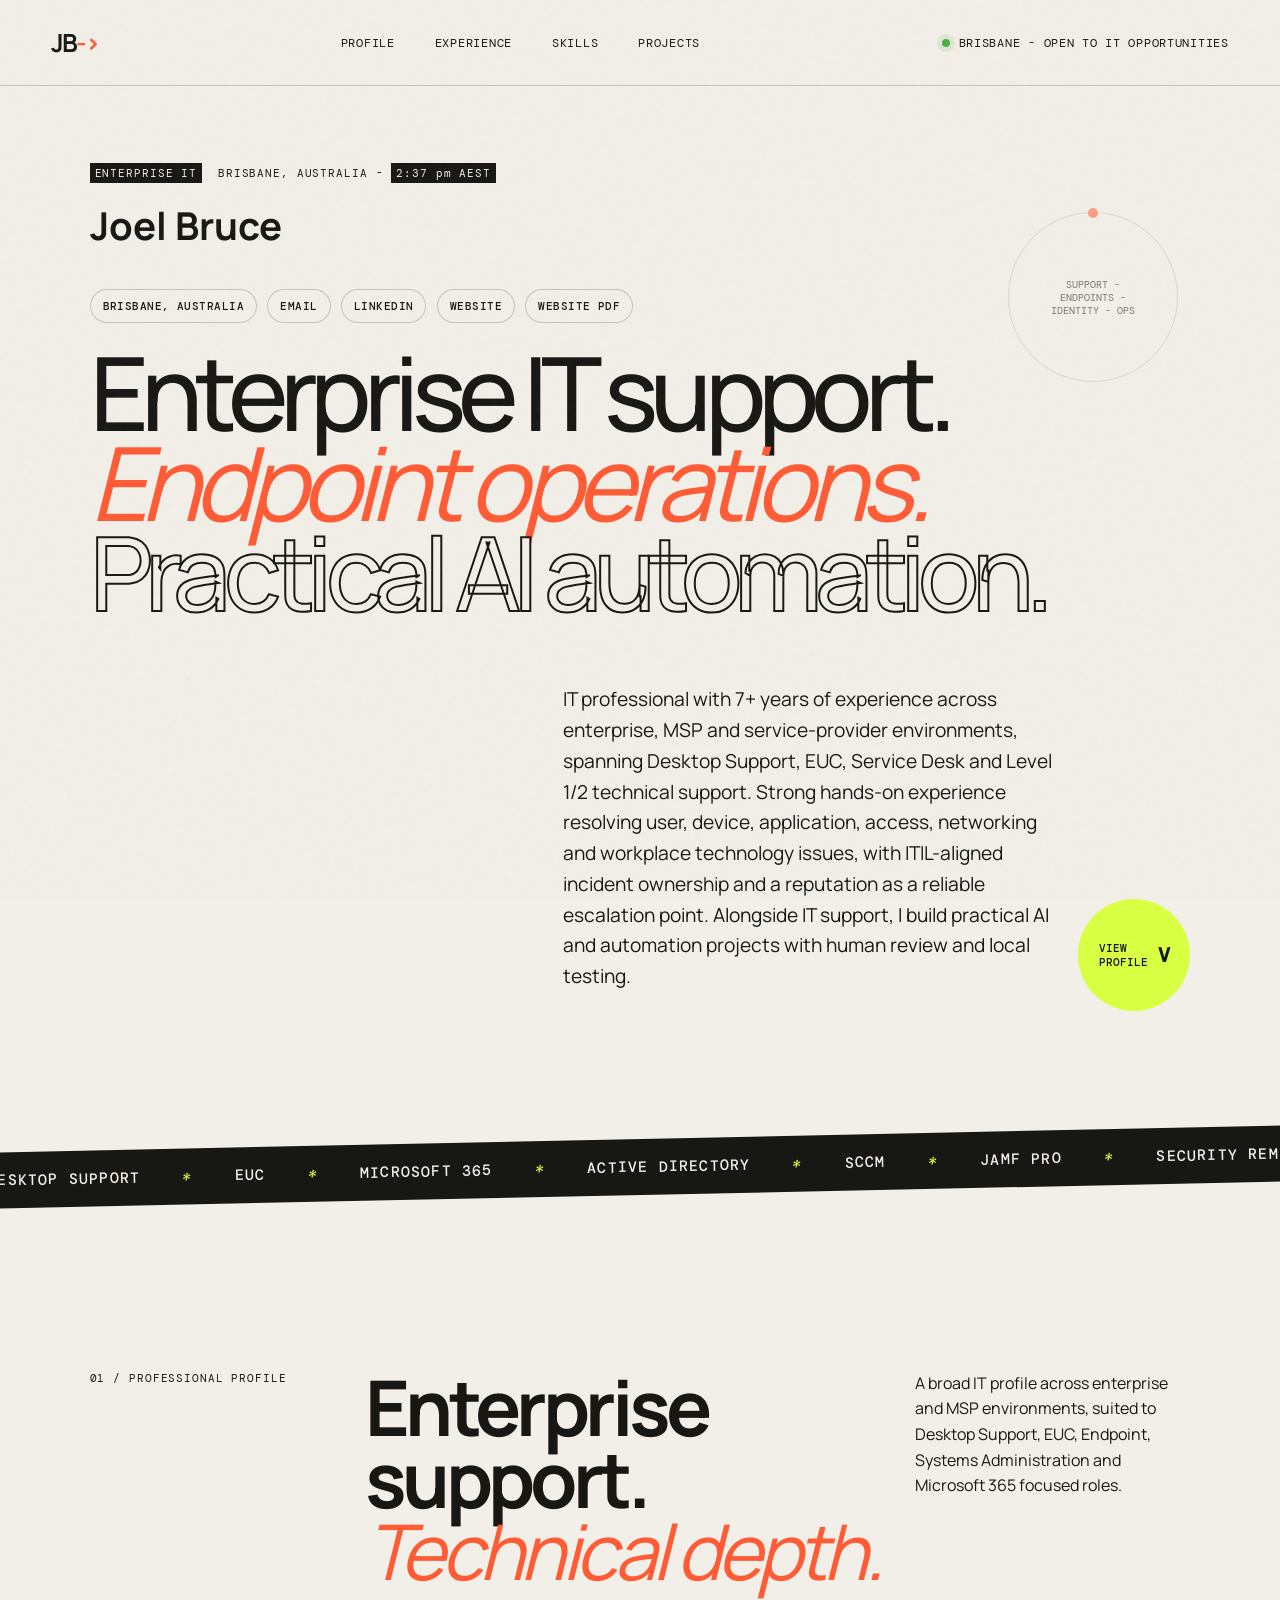
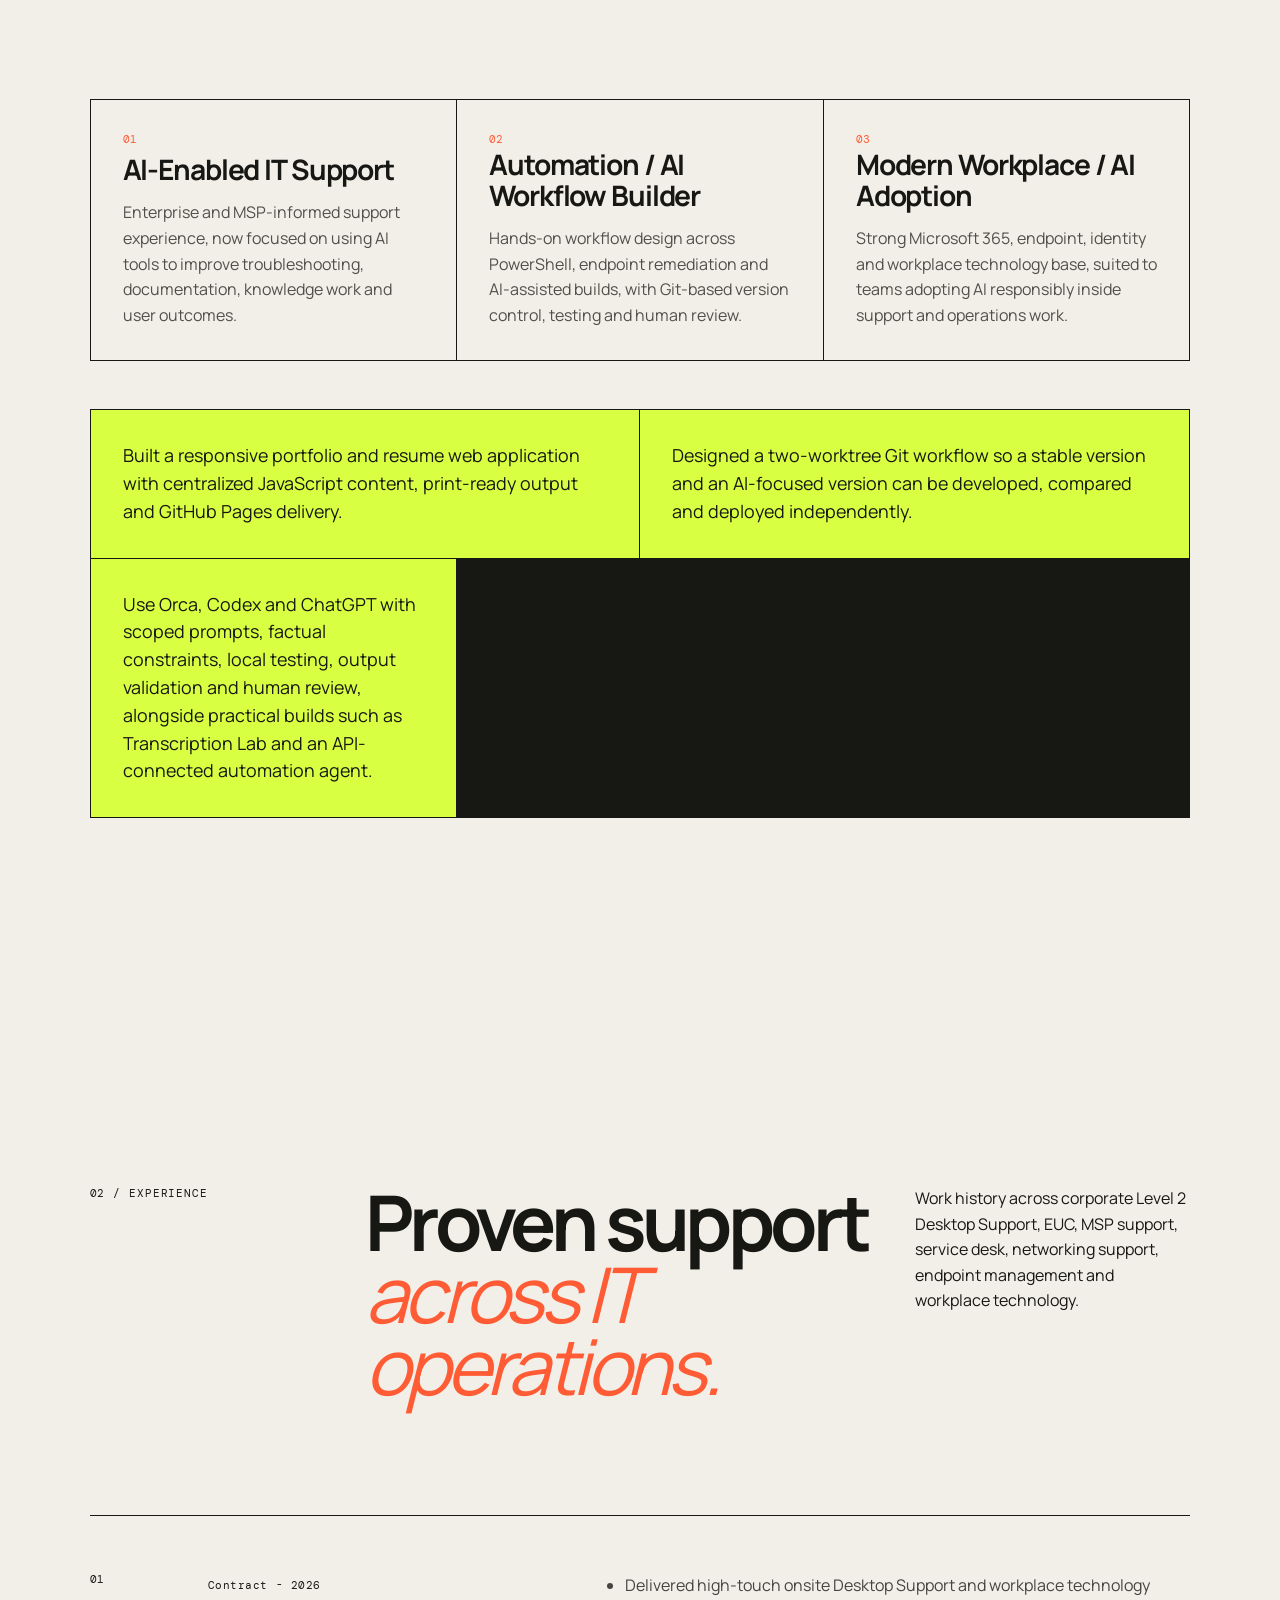
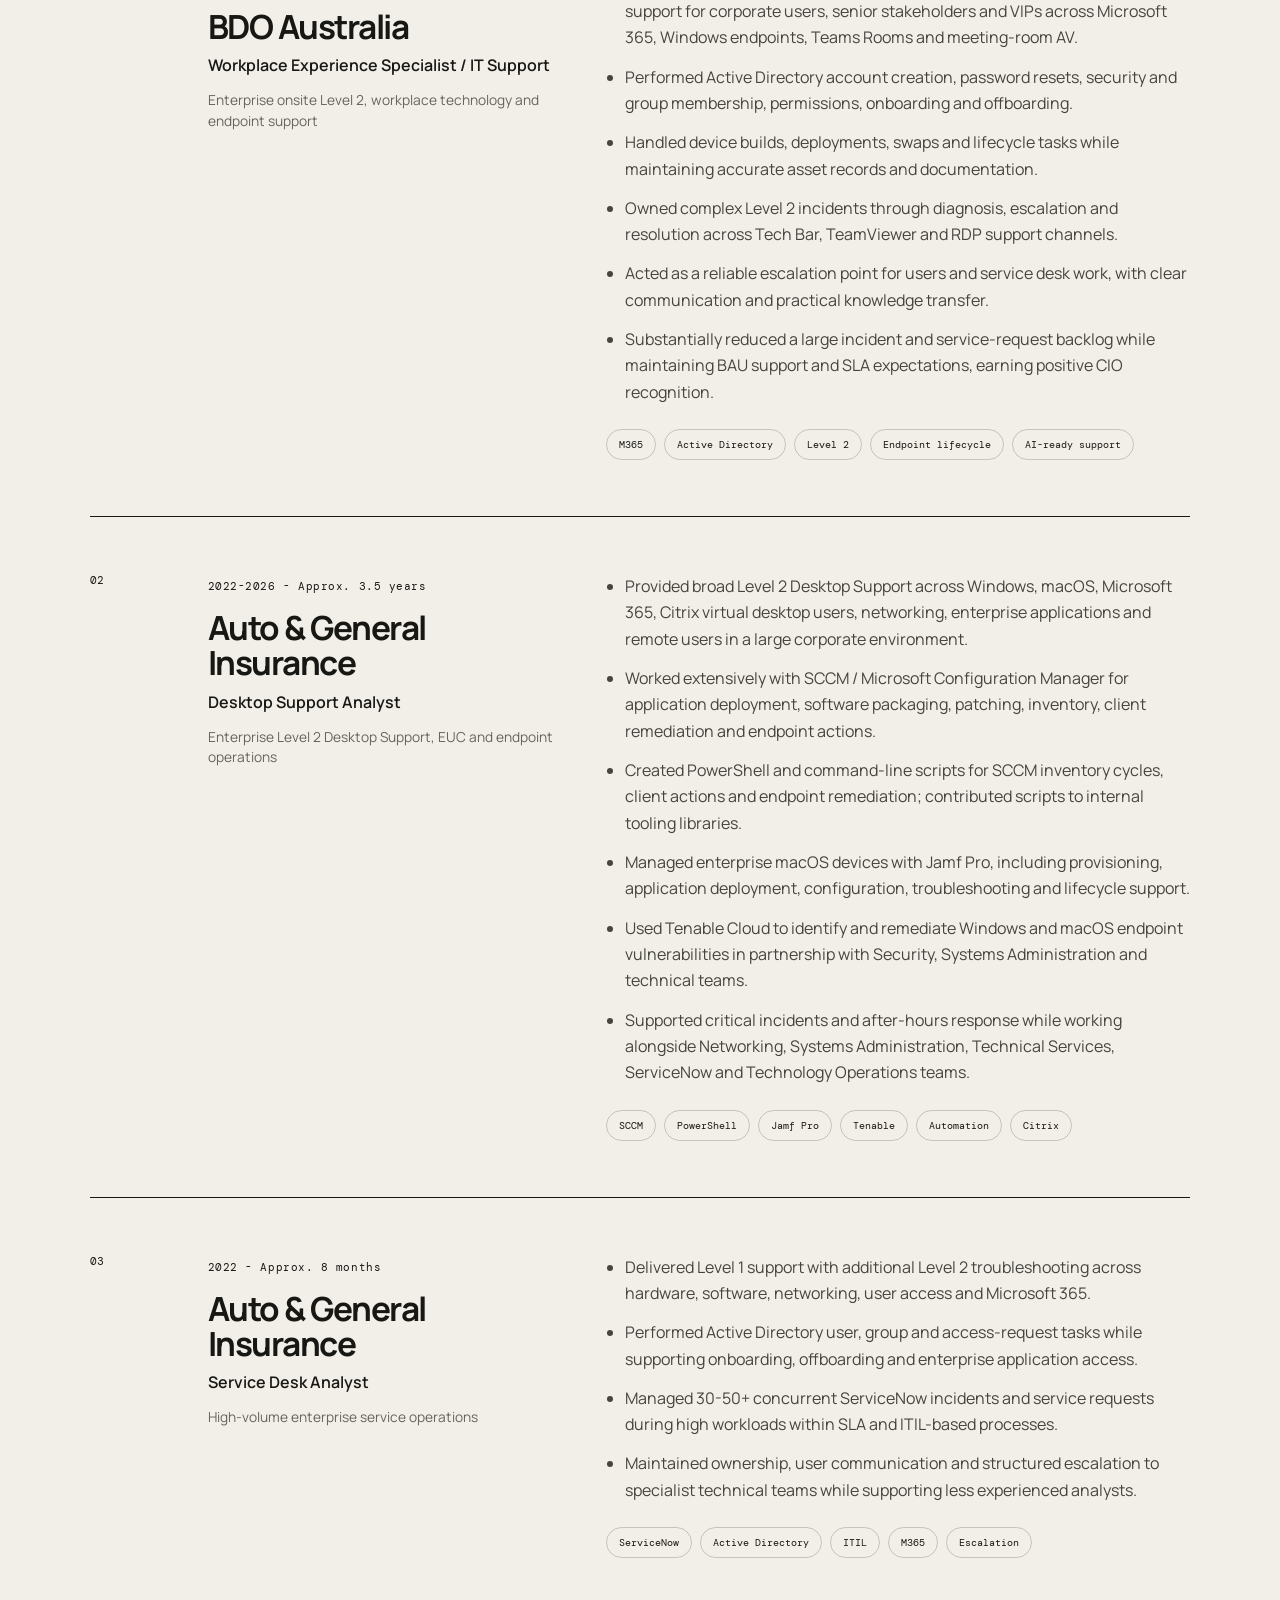
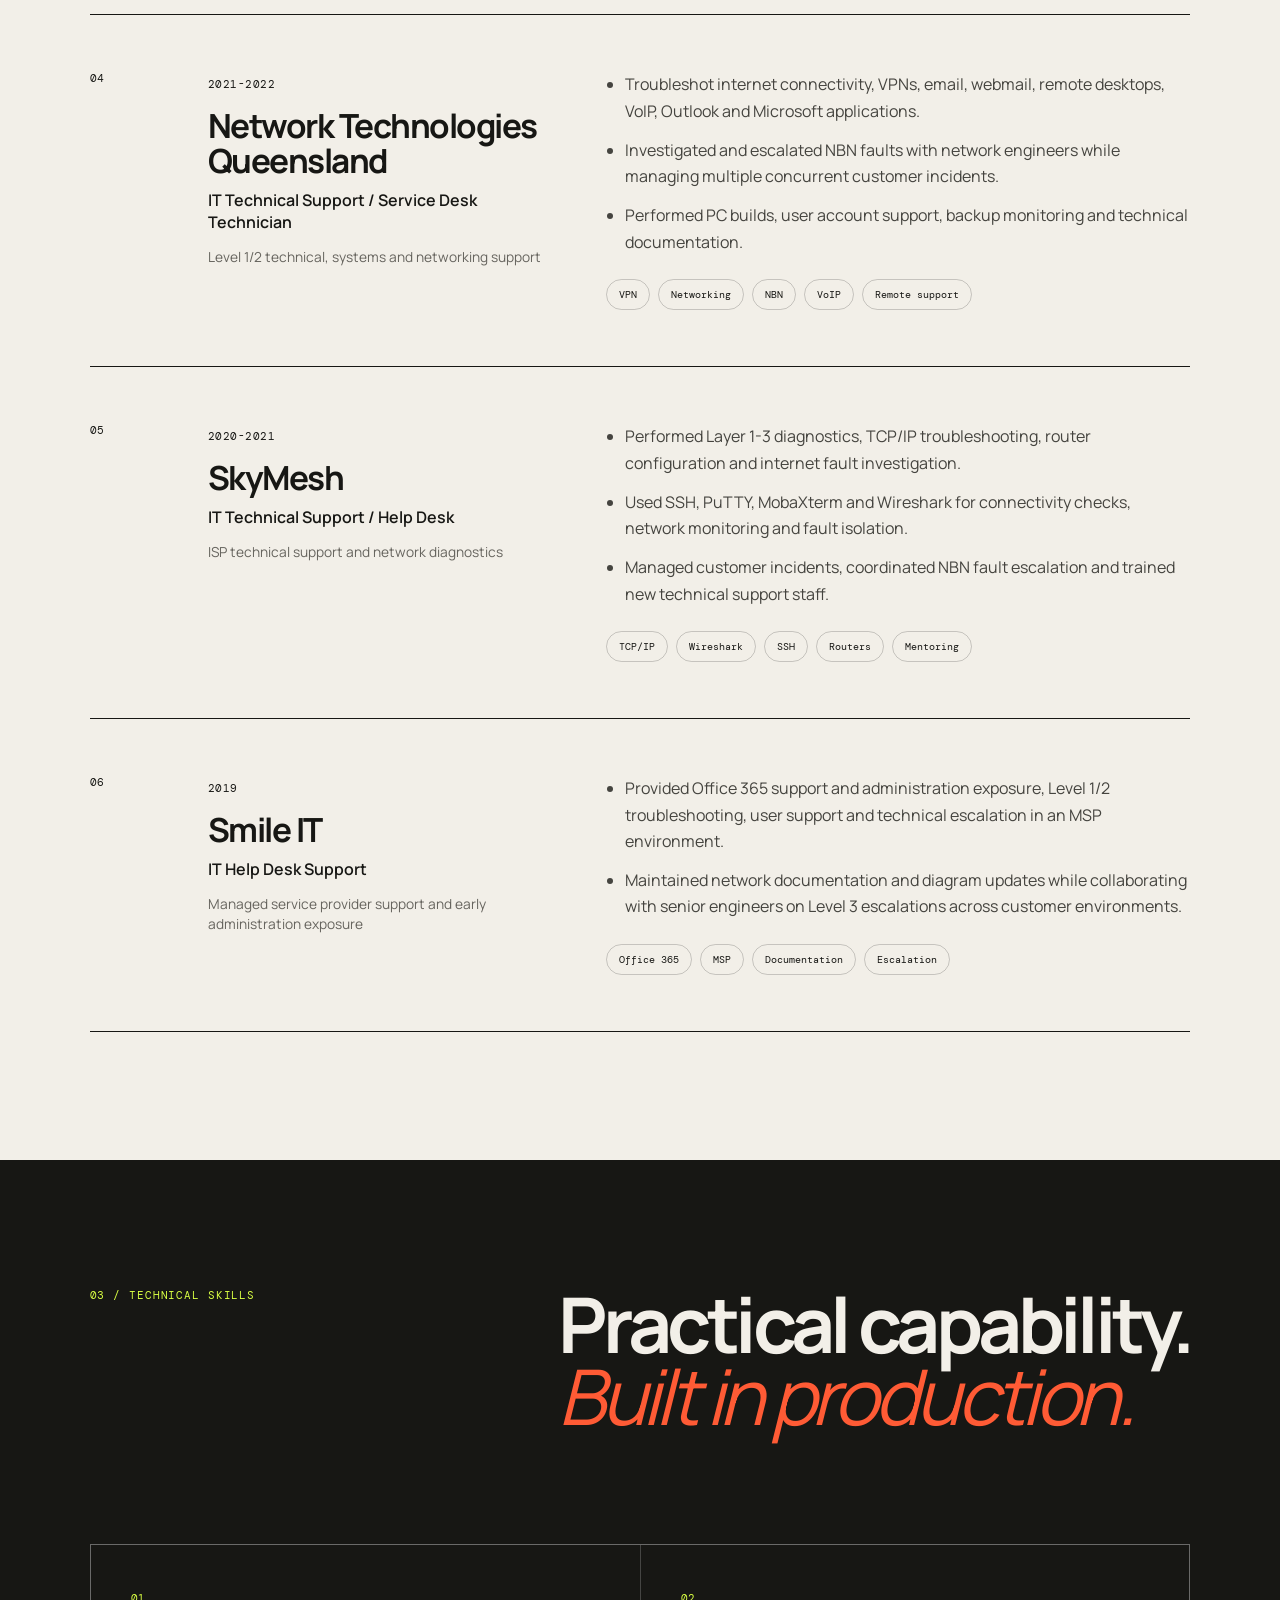
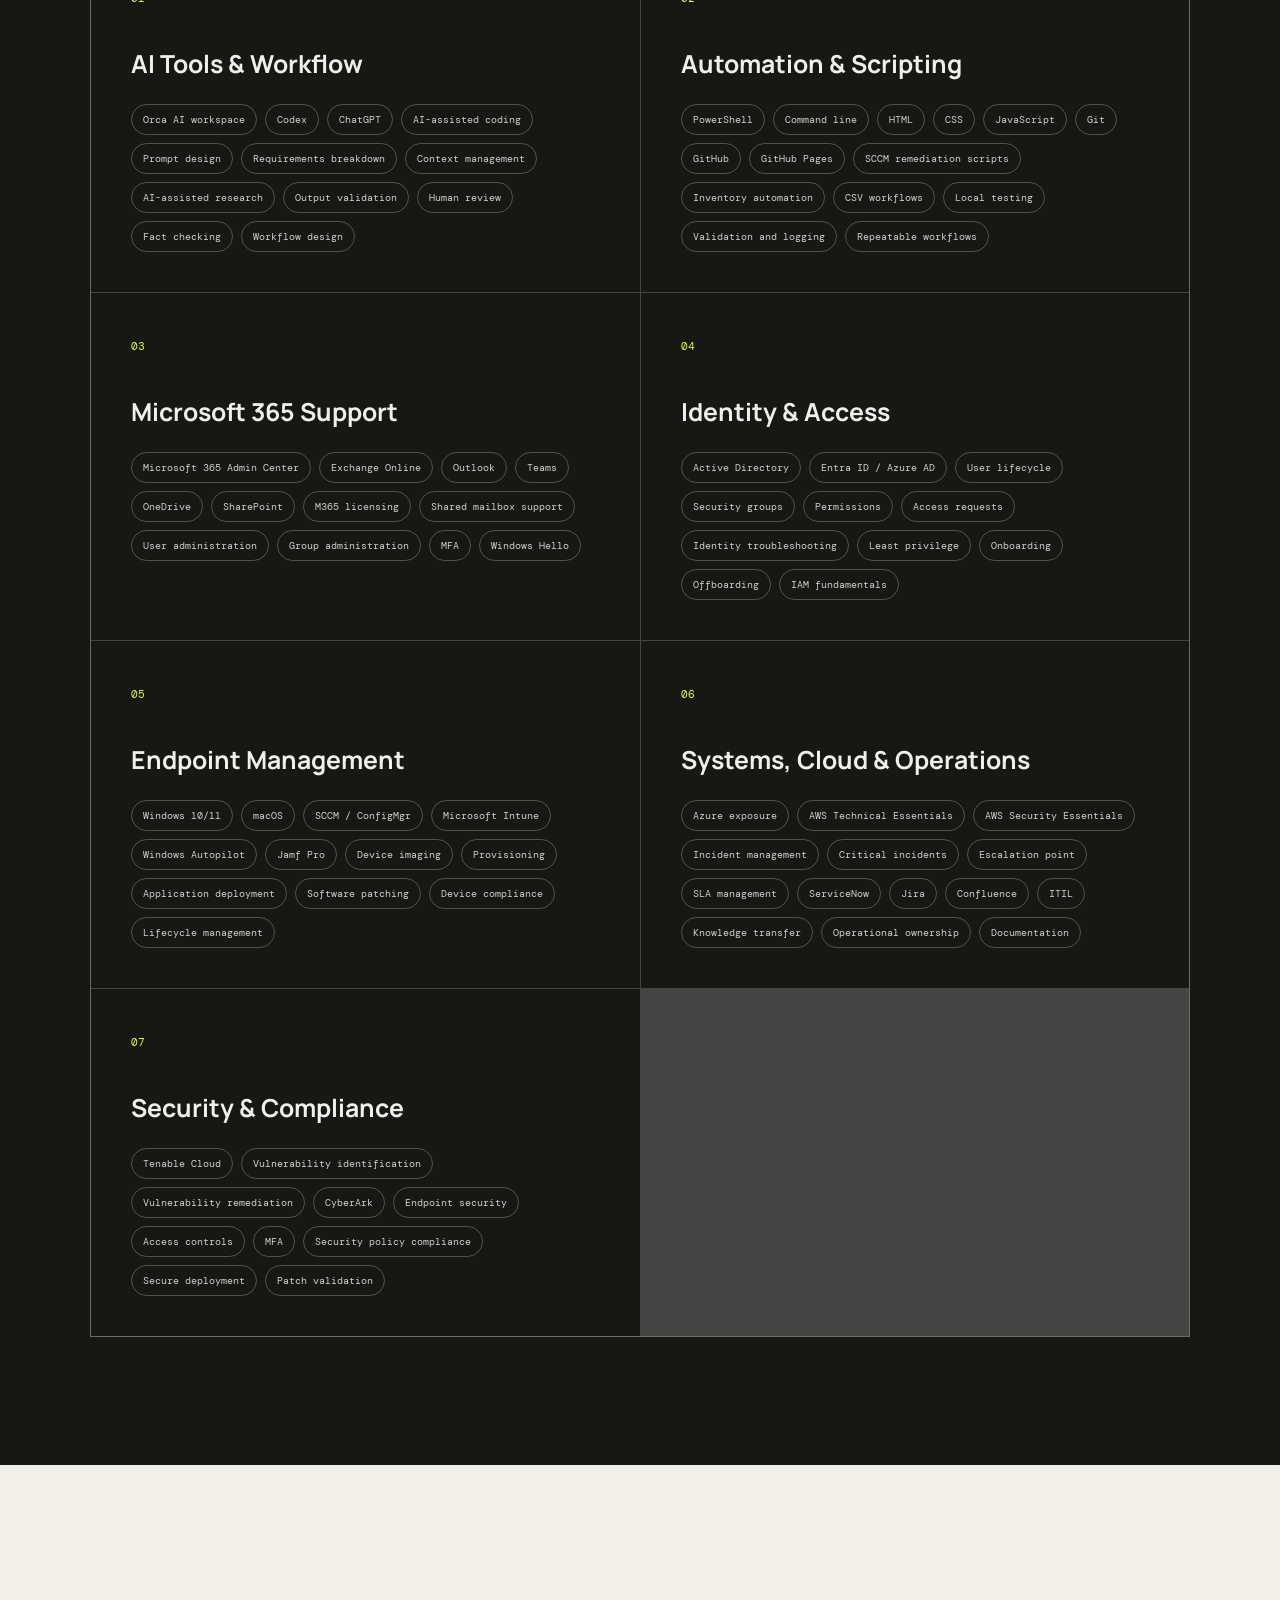
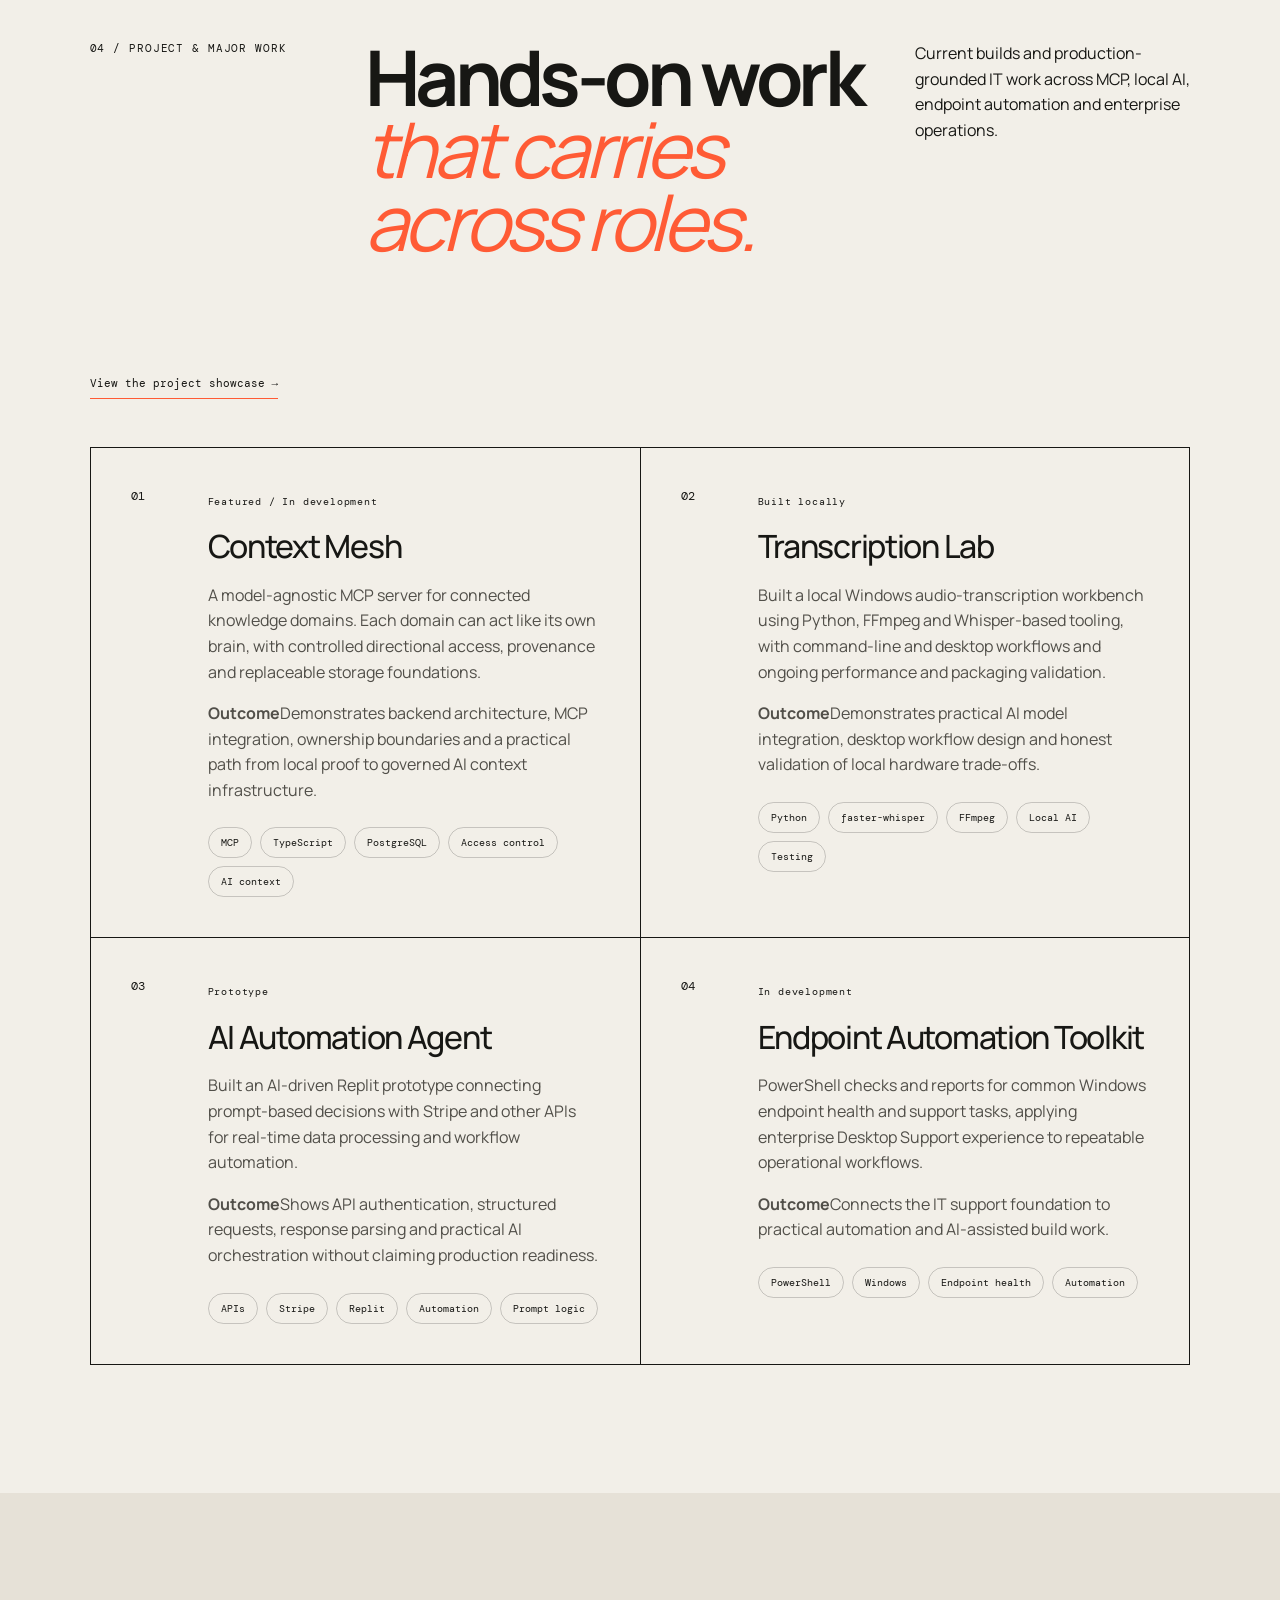
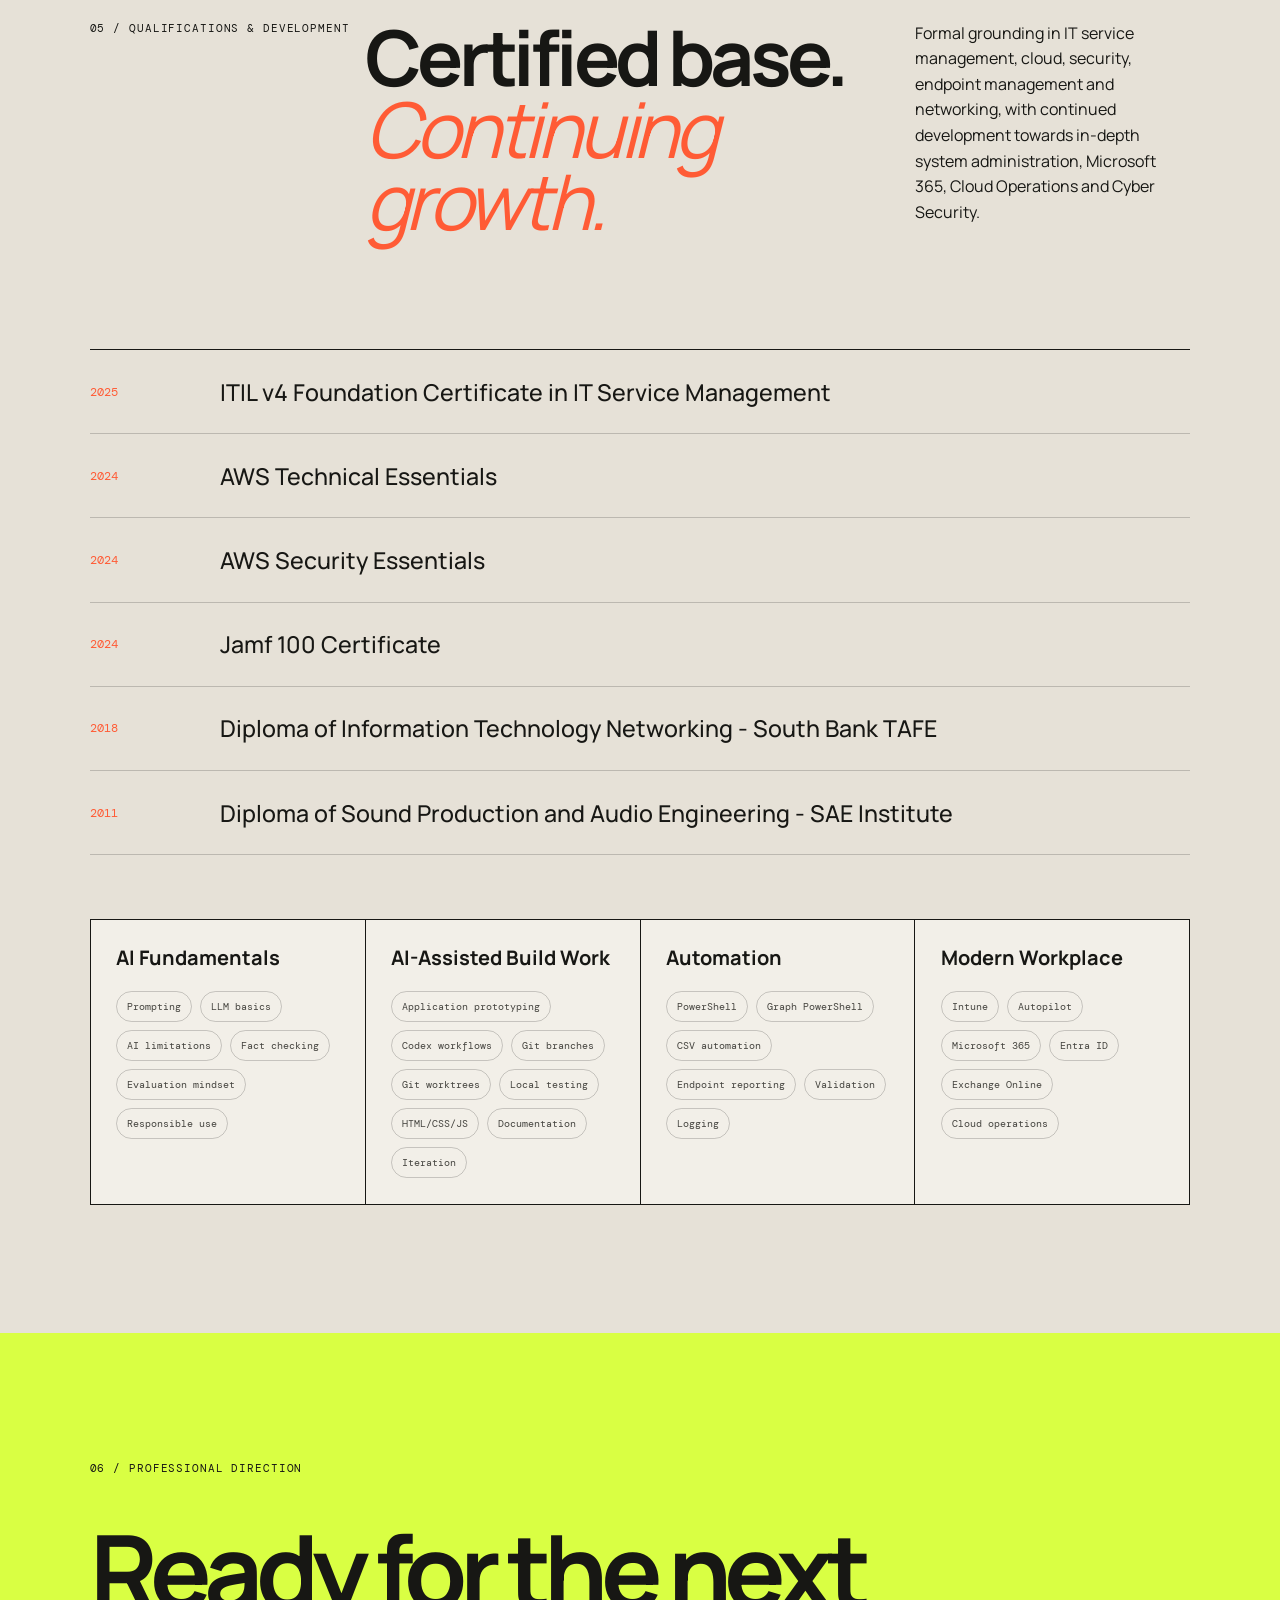
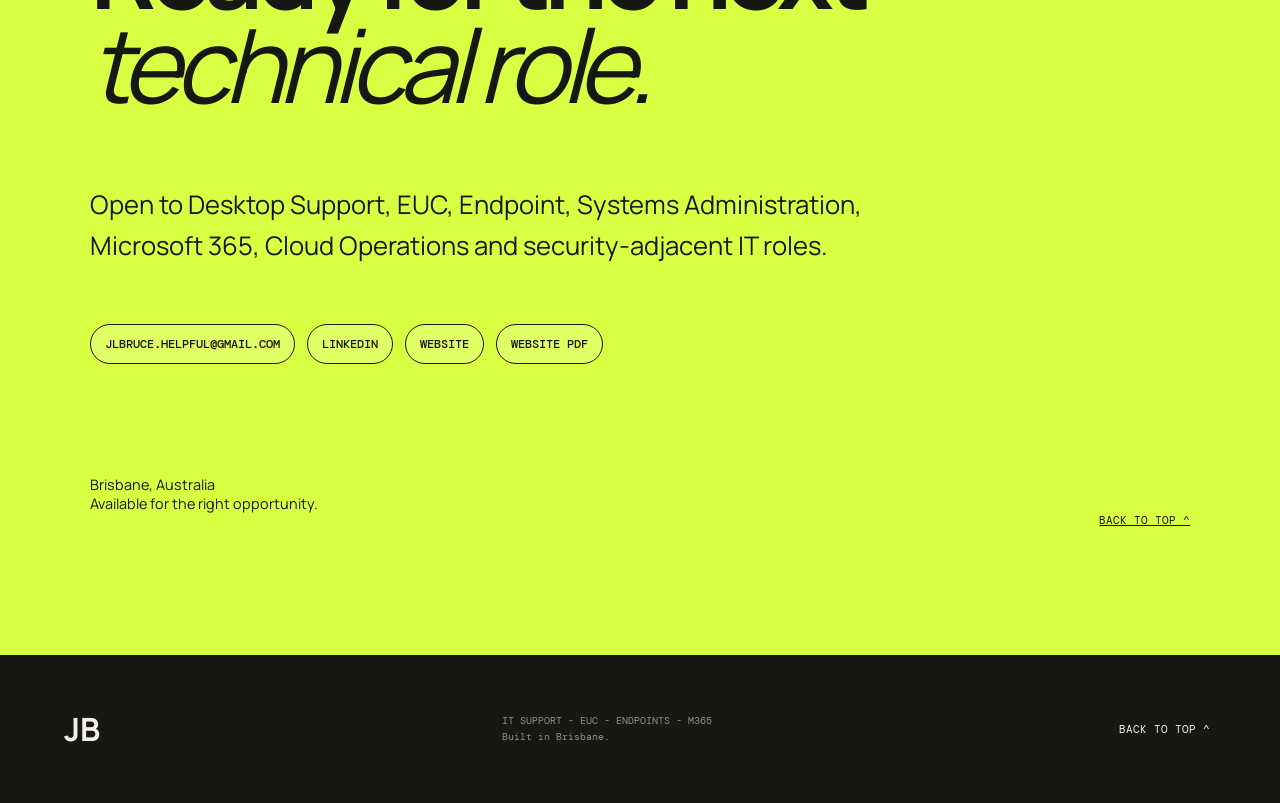
==== commit 3e0e4575: "Unify profile evidence into responsive card grid" ====
--- a/index.html
+++ b/index.html
@@ -3,9 +3,9 @@
 <head>
   <meta charset="UTF-8">
   <meta name="viewport" content="width=device-width,initial-scale=1">
-  <meta name="description" content="Joel Bruce - Brisbane IT professional building toward AI-enabled support, automation and modern workplace roles.">
+  <meta name="description" content="Joel Bruce - Enterprise IT support, endpoint operations and practical AI automation in Brisbane, Australia.">
   <meta name="theme-color" content="#f2efe8">
-  <title>Joel Bruce - AI-Enabled IT Support & Automation</title>
+  <title>Joel Bruce - Enterprise IT, Endpoint Operations & AI Automation</title>
   <link rel="preconnect" href="https://fonts.googleapis.com">
   <link rel="preconnect" href="https://fonts.gstatic.com" crossorigin>
   <link href="https://fonts.googleapis.com/css2?family=DM+Mono:wght@300;400;500&family=Manrope:wght@400;500;600;700&display=swap" rel="stylesheet">
@@ -24,12 +24,12 @@
       <a href="#skills">Skills</a>
       <a href="projects.html">Projects</a>
     </nav>
-    <a class="availability" href="#contact"><span></span> Brisbane - AI-focused IT pathway</a>
+    <a class="availability" href="#contact"><span></span> Brisbane - Open to IT opportunities</a>
   </header>
 
   <main id="top">
     <section class="hero section-pad">
-      <div class="hero-kicker reveal"><span>AI-ENABLED IT</span> BRISBANE, AUSTRALIA - <span id="local-time">AEST</span></div>
+      <div class="hero-kicker reveal"><span>ENTERPRISE IT</span> BRISBANE, AUSTRALIA - <span id="local-time">AEST</span></div>
       <p class="hero-name reveal">Joel Bruce</p>
       <div class="hero-contact reveal" aria-label="Primary contact details">
         <span>Brisbane, Australia</span>
@@ -38,40 +38,36 @@
         <a href="https://jlbrucehelpful-hash.github.io/joel-resume/" target="_blank" rel="noreferrer">Website</a>
         <a href="portfolio-pdf.html" target="_blank" rel="noreferrer" title="Open the complete website portfolio PDF view">Website PDF</a>
       </div>
-      <h1 class="reveal">Enterprise IT support.<br><em>AI fluency.</em><br><span class="outlined">Automation mindset.</span></h1>
+      <h1 class="reveal">Enterprise IT support.<br><em>Endpoint operations.</em><br><span class="outlined">Practical AI automation.</span></h1>
       <div class="hero-bottom reveal">
-        <p>IT professional with 7+ years across enterprise, MSP and service-provider support, now building toward AI-enabled IT work. I combine endpoint, Microsoft 365, identity and incident experience with hands-on AI-assisted coding, workflow design, testing and GitHub delivery.</p>
+        <p>IT professional with 7+ years of experience across enterprise, MSP and service-provider environments, spanning Desktop Support, EUC, Service Desk and Level 1/2 technical support. Strong hands-on experience resolving user, device, application, access, networking and workplace technology issues, with ITIL-aligned incident ownership and a reputation as a reliable escalation point. Alongside IT support, I build practical AI and automation projects with human review and local testing.</p>
         <a class="circle-link" href="#positioning"><span>View<br>profile</span><b>v</b></a>
       </div>
       <div class="orbit" aria-hidden="true">
         <div class="orbit-ring"></div>
-        <span>SUPPORT - AI - AUTOMATION - OPS</span>
+        <span>SUPPORT - ENDPOINTS - IDENTITY - OPS</span>
       </div>
     </section>
 
     <section class="marquee" aria-label="Core capabilities">
-      <div>AI FLUENCY <i>*</i> DESKTOP SUPPORT <i>*</i> AUTOMATION <i>*</i> MICROSOFT 365 <i>*</i> ENDPOINTS <i>*</i> CODING WITH AI <i>*</i> SECURITY REMEDIATION <i>*</i></div>
+      <div>DESKTOP SUPPORT <i>*</i> EUC <i>*</i> MICROSOFT 365 <i>*</i> ACTIVE DIRECTORY <i>*</i> SCCM <i>*</i> JAMF PRO <i>*</i> SECURITY REMEDIATION <i>*</i></div>
     </section>
 
     <section id="positioning" class="profile section-pad">
       <div class="section-heading reveal">
         <span>01 / PROFESSIONAL PROFILE</span>
-        <h2>Support foundation.<br><em>AI direction.</em></h2>
-        <p>A broad IT profile moving toward AI-enabled support, automation, endpoint operations and practical AI adoption inside technical teams.</p>
+        <h2>Enterprise support.<br><em>Technical depth.</em></h2>
+        <p>A broad IT profile across enterprise and MSP environments, suited to Desktop Support, EUC, Endpoint, Systems Administration and Microsoft 365 focused roles.</p>
       </div>
       <div id="target-roles" class="target-roles reveal"></div>
-      <div class="profile-grid reveal">
-        <p>My foundation is strong Desktop Support and EUC delivery: supporting onsite and remote users, troubleshooting Windows and macOS devices, resolving Microsoft 365 and access issues, managing device builds and swaps, and acting as a reliable ITIL-aligned escalation point within SLA.</p>
-        <p>I use Orca, Codex and ChatGPT as practical build tools: breaking work into requirements, creating and refining code, managing separate Git versions, testing locally and publishing through GitHub. This portfolio is the working evidence, backed by established PowerShell and endpoint automation experience.</p>
-      </div>
       <div id="admin-proof" class="admin-proof"></div>
     </section>
 
     <section id="experience" class="work section-pad">
       <div class="section-heading reveal">
         <span>02 / EXPERIENCE</span>
-        <h2>Proven support<br><em>with AI momentum.</em></h2>
-        <p>Work history across corporate Level 2 Desktop Support, EUC, MSP support, service desk, networking support, endpoint management and workplace technology, complemented by current self-directed AI build work.</p>
+        <h2>Proven support<br><em>across IT operations.</em></h2>
+        <p>Work history across corporate Level 2 Desktop Support, EUC, MSP support, service desk, networking support, endpoint management and workplace technology.</p>
       </div>
       <div id="role-list" class="role-list"></div>
     </section>
@@ -79,7 +75,7 @@
     <section id="skills" class="approach section-pad">
       <div class="approach-title reveal">
         <span>03 / TECHNICAL SKILLS</span>
-        <h2>Practical capability.<br><em>Building in public.</em></h2>
+        <h2>Practical capability.<br><em>Built in production.</em></h2>
       </div>
       <div id="skill-groups" class="skill-groups"></div>
     </section>
@@ -87,8 +83,8 @@
     <section id="projects" class="projects section-pad">
       <div class="section-heading reveal">
         <span>04 / PROJECT & MAJOR WORK</span>
-        <h2>Hands-on work<br><em>with AI evidence.</em></h2>
-        <p>Evidence across AI-assisted application delivery, version-controlled workflows, enterprise automation, endpoint operations and technical ownership.</p>
+        <h2>Hands-on work<br><em>that carries across roles.</em></h2>
+        <p>Current builds and production-grounded IT work across MCP, local AI, endpoint automation and enterprise operations.</p>
       </div>
       <p class="projects-link-wrap reveal"><a class="back-link" href="projects.html">View the project showcase →</a></p>
       <div id="project-list" class="project-list"></div>
@@ -97,8 +93,8 @@
     <section id="qualifications" class="qualifications section-pad">
       <div class="section-heading reveal">
         <span>05 / QUALIFICATIONS & DEVELOPMENT</span>
-        <h2>Certified base.<br><em>AI growth path.</em></h2>
-        <p>Formal grounding in IT service management, cloud, security, endpoint management and networking, with continued development toward AI tooling, automation, Microsoft 365, Cloud Operations and Cyber Security.</p>
+        <h2>Certified base.<br><em>Continuing growth.</em></h2>
+        <p>Formal grounding in IT service management, cloud, security, endpoint management and networking, with continued development towards in-depth system administration, Microsoft 365, Cloud Operations and Cyber Security.</p>
       </div>
       <div id="cert-list" class="cert-list"></div>
       <div id="next-focus" class="next-focus reveal"></div>
@@ -106,8 +102,8 @@
 
     <section id="contact" class="contact section-pad">
       <span class="reveal">06 / PROFESSIONAL DIRECTION</span>
-      <h2 class="reveal">Building toward<br><em>AI work.</em></h2>
-      <p class="contact-lead reveal">Open to roles that combine enterprise IT, automation and practical AI adoption, with a clear path toward AI workflow, application-building and enablement work.</p>
+      <h2 class="reveal">Ready for the next<br><em>technical role.</em></h2>
+      <p class="contact-lead reveal">Open to Desktop Support, EUC, Endpoint, Systems Administration, Microsoft 365, Cloud Operations and security-adjacent IT roles.</p>
       <div class="contact-links reveal" aria-label="Contact details">
         <a href="mailto:jlbruce.helpful@gmail.com">jlbruce.helpful@gmail.com</a>
         <a href="https://www.linkedin.com/in/joellbruce370/" target="_blank" rel="noreferrer">LinkedIn</a>
@@ -123,7 +119,7 @@
 
   <footer>
     <a href="#top">JB</a>
-    <p>AI-ENABLED IT - SUPPORT - AUTOMATION - M365<br>Built in Brisbane with AI-assisted workflows.</p>
+    <p>IT SUPPORT - EUC - ENDPOINTS - M365<br>Built in Brisbane.</p>
     <button id="top-button">BACK TO TOP ^</button>
   </footer>
 </body>
--- a/resume.css
+++ b/resume.css
@@ -1,12 +1,14 @@
 .profile{padding-top:11rem}.target-roles{display:grid;grid-template-columns:repeat(3,1fr);gap:1px;background:var(--ink);border:1px solid var(--ink);margin-bottom:3rem}.target-roles article{background:var(--paper);padding:2rem;min-height:260px;display:flex;flex-direction:column}.target-roles b{font:11px var(--mono);color:var(--orange)}.target-roles h3{font-size:clamp(1.4rem,2.2vw,2.1rem);line-height:1.08;letter-spacing:-.04em;margin:auto 0 1rem}.target-roles p{line-height:1.6;color:#514f49;margin:0}.profile-grid{display:grid;grid-template-columns:1fr 1fr;gap:8vw;margin-left:25%;border-top:1px solid var(--ink);padding-top:2.5rem}.profile-grid p{font-size:1.12rem;line-height:1.75;margin:0}.role{display:grid;grid-template-columns:70px minmax(260px,.75fr) 1.25fr;gap:3rem;border-top:1px solid var(--ink);padding:3.5rem 0}.role:last-child{border-bottom:1px solid var(--ink)}.role-index,.role-head>span{font:11px var(--mono);letter-spacing:.05em}.role-head h3{font-size:clamp(1.6rem,2.6vw,2.7rem);line-height:1.05;letter-spacing:-.045em;margin:1rem 0 .6rem}.role-head h4{font-size:1rem;line-height:1.4;margin:0;font-weight:600}.role-head p{color:#66645e;font-size:.86rem;line-height:1.5}.role-detail ul{margin:0;padding-left:1.2rem}.role-detail li{line-height:1.65;margin-bottom:.8rem;color:#45443f}.skill-groups{display:grid;grid-template-columns:repeat(2,1fr);gap:1px;background:rgba(255,255,255,.2);border:1px solid rgba(255,255,255,.2)}.skill-group{background:var(--ink);padding:2.5rem;min-height:290px}.skill-group>b{font:11px var(--mono);color:var(--acid)}.skill-group h3{font-size:1.55rem;text-transform:none;margin:2.5rem 0 1.5rem}.skill-group div{display:flex;flex-wrap:wrap;gap:.5rem}.skill-group span{font:10px var(--mono);border:1px solid rgba(255,255,255,.25);border-radius:50px;padding:8px 11px;color:#d1d0ca}.projects{padding-top:11rem}.admin-proof{display:grid;grid-template-columns:repeat(3,1fr);gap:1px;background:var(--ink);border:1px solid var(--ink);margin-bottom:4rem}.admin-proof p{background:var(--acid);font-size:clamp(1rem,1.4vw,1.25rem);line-height:1.55;margin:0;padding:2rem;color:var(--ink)}.project-list{display:grid;grid-template-columns:1fr 1fr;border-top:1px solid var(--ink);border-left:1px solid var(--ink)}.project{grid-template-columns:45px 1fr;border:0;border-right:1px solid var(--ink);border-bottom:1px solid var(--ink);padding:2.5rem;min-height:360px}.project:hover{padding-left:3rem}.project h3{font-size:clamp(1.5rem,2.5vw,2.5rem)}.qualifications{background:#e6e1d7}.cert-list{border-top:1px solid var(--ink);margin-bottom:4rem}.cert{display:grid;grid-template-columns:130px 1fr;align-items:center;padding:1.6rem 0;border-bottom:1px solid var(--line)}.cert span{font:12px var(--mono);color:var(--orange)}.cert h3{font-size:clamp(1rem,2vw,1.45rem);font-weight:500;margin:0}.next-focus{display:grid;grid-template-columns:repeat(4,1fr);gap:1px;background:var(--ink);border:1px solid var(--ink)}.next-focus article{background:#f2efe8;padding:1.6rem;min-height:230px}.next-focus h3{font-size:1.25rem;line-height:1.15;margin:0 0 1.4rem}.next-focus div{display:flex;flex-wrap:wrap;gap:.5rem}.next-focus span{font:10px var(--mono);border:1px solid var(--line);border-radius:50px;padding:8px 10px;color:#45443f}.contact-lead{font-size:clamp(1.15rem,2vw,1.6rem);max-width:820px;line-height:1.6}.contact-links{display:flex;flex-wrap:wrap;gap:.75rem;margin-top:2rem}.contact-links a{color:var(--ink);font:500 12px var(--mono);text-decoration:none;text-transform:uppercase;border:1px solid var(--ink);border-radius:50px;padding:11px 14px;background:rgba(255,255,255,.18)}.contact-links a:hover{background:var(--ink);color:var(--acid)}.contact-meta a{color:var(--ink);font:11px var(--mono)}
 @media(max-width:1000px){.target-roles,.admin-proof,.next-focus{grid-template-columns:1fr 1fr}.nav-wrap{gap:1.5rem}.availability{max-width:230px;line-height:1.4}}
+@media(min-width:551px) and (max-width:1000px){.target-roles article:nth-child(3){grid-column:1 / -1;width:50%;justify-self:center}}
 @media(max-width:850px){.profile-grid{margin-left:0}.role{grid-template-columns:45px 1fr}.role-detail{grid-column:2}.project-list{grid-template-columns:1fr}}
-@media(max-width:550px){.target-roles,.admin-proof,.next-focus{grid-template-columns:1fr}.role{grid-template-columns:1fr;gap:1rem}.role-detail{grid-column:1}.skill-groups{grid-template-columns:1fr}.project{min-height:0}.cert{grid-template-columns:70px 1fr}.hero h1{font-size:3.15rem}.hero-bottom p{font-size:1rem}.target-roles article,.admin-proof p,.next-focus article{padding:1.4rem;min-height:0}}
+@media(max-width:550px){.target-roles,.admin-proof,.next-focus{grid-template-columns:1fr}.profile-grid{grid-template-columns:1fr;gap:1.5rem}.role{grid-template-columns:1fr;gap:1rem}.role-detail{grid-column:1}.skill-groups{grid-template-columns:1fr}.project{min-height:0}.cert{grid-template-columns:70px 1fr}.hero h1{font-size:3.15rem}.hero-bottom p{font-size:1rem}.target-roles article,.admin-proof p,.next-focus article{padding:1.4rem;min-height:0}}
 .hero-contact{display:flex;flex-wrap:wrap;gap:.65rem;margin:1.6rem 0 0;position:relative;z-index:2}.hero-contact span,.hero-contact a{font:500 11px var(--mono);letter-spacing:.04em;text-transform:uppercase;color:var(--ink);text-decoration:none;border:1px solid var(--line);border-radius:50px;padding:9px 12px;background:rgba(242,239,232,.68)}.hero-contact a:hover{background:var(--ink);border-color:var(--ink);color:var(--acid)}
 @media(max-width:550px){.hero-contact{margin-top:1.25rem;gap:.5rem}.hero-contact span,.hero-contact a{font-size:10px;padding:8px 10px}}
 .hero-contact button,.contact-links button{appearance:none;cursor:pointer}.hero-contact button{font:500 11px var(--mono);letter-spacing:.04em;text-transform:uppercase;color:var(--ink);text-decoration:none;border:1px solid var(--line);border-radius:50px;padding:9px 12px;background:rgba(242,239,232,.68)}.hero-contact a:hover,.hero-contact button:hover{background:var(--ink);border-color:var(--ink);color:var(--acid)}.hero-contact button:disabled,.contact-links button:disabled{cursor:default;opacity:.72}.contact-links button{color:var(--ink);font:500 12px var(--mono);text-decoration:none;text-transform:uppercase;border:1px solid var(--ink);border-radius:50px;padding:11px 14px;background:rgba(255,255,255,.18)}.contact-links button:hover{background:var(--ink);color:var(--acid)}
 @media(max-width:550px){.hero-contact button{font-size:10px;padding:8px 10px}}
 .hero-name{font:700 clamp(1.5rem,3vw,2.6rem) var(--sans);letter-spacing:0;margin:1.2rem 0 .7rem;position:relative;z-index:2}
+ .profile-grid{margin-bottom:2rem}.admin-proof{margin-top:1rem}
 @media(max-width:550px){.hero-name{margin:1rem 0 .5rem;font-size:1.55rem}}
 @media print{body{background:#fff;color:#000;font-size:11pt;overflow:visible}.noise,.nav-wrap,.marquee,.orbit,.circle-link,footer,.hero-contact button,.contact-links button{display:none!important}.section-pad{padding:22pt 0!important}.hero{min-height:0;padding-top:0!important;display:block}.hero-contact{display:flex!important;margin:10pt 0 16pt!important}.hero-contact span,.hero-contact a{border:0;background:none;padding:0;margin-right:12pt;color:#000;text-transform:none;font-size:9pt}.hero h1,.section-heading h2,.approach h2,.contact h2{font-size:28pt!important;line-height:1.05!important;letter-spacing:0!important;margin:10pt 0 14pt!important}.outlined{color:#000;-webkit-text-stroke:0}.hero-bottom{display:block;margin-left:0}.hero-bottom p,.section-heading p,.profile-grid p,.role-detail li,.project p,.contact-lead{max-width:none;color:#000;font-size:10.5pt;line-height:1.45}.profile,.work,.projects{padding-top:22pt!important}.section-heading{display:block;margin-bottom:18pt}.target-roles,.skill-groups,.admin-proof,.project-list,.next-focus{display:block;border:0;background:none}.target-roles article,.skill-group,.admin-proof p,.project,.next-focus article{break-inside:avoid;border:1px solid #bbb;background:#fff!important;color:#000!important;margin:0 0 10pt;padding:12pt;min-height:0}.skill-group span,.next-focus span,.tags i{border-color:#999;color:#000}.approach,.qualifications,.contact{background:#fff!important;color:#000;min-height:0}.role{grid-template-columns:45pt 150pt 1fr;gap:18pt;padding:14pt 0;break-inside:avoid}.role-head p,.role-detail li{color:#000}.cert-list{margin-bottom:18pt}.cert{grid-template-columns:60pt 1fr;padding:8pt 0}.contact-links{display:flex;gap:10pt;margin-top:12pt}.contact-links a{border:0;background:none;padding:0;color:#000;text-transform:none}.contact-meta{margin-top:18pt}.showcase-hero,.showcase-grid{padding-top:22pt!important}.showcase-card{break-inside:avoid;color:#000!important;background:#fff!important;border:1px solid #bbb}.showcase-card dd,.showcase-purpose{color:#000!important}.showcase-links,.back-link{display:none!important}}
 
@@ -15,3 +17,11 @@
 @media(max-width:550px){.showcase-hero{min-height:70vh;padding-top:7rem}.showcase-hero h1{font-size:3.5rem}.showcase-card{min-height:0;padding:1.4rem}.showcase-card h2{margin-top:2rem}}
 .projects-link-wrap{margin:0 0 3rem}.projects-link-wrap .back-link{color:var(--ink);border-bottom-color:var(--orange);margin-top:0}
 .showcase-coming{margin-top:2.5rem;padding-top:1.25rem;border-top:1px solid var(--line);font-size:.86rem;line-height:1.6;color:#66645e}.showcase-coming strong{display:block;color:var(--orange);font:11px var(--mono);letter-spacing:.08em;text-transform:uppercase;margin-bottom:.45rem}
+
+/* Profile evidence layout: two top cards, three middle cards, one centred AI card. */
+.admin-proof{grid-template-columns:repeat(6,1fr);margin-top:1rem}
+.admin-proof p:nth-child(1),.admin-proof p:nth-child(2){grid-column:span 3}
+.admin-proof p:nth-child(3),.admin-proof p:nth-child(4),.admin-proof p:nth-child(5){grid-column:span 2}
+.admin-proof p:nth-child(6){grid-column:2 / 6}
+@media (max-width:1000px) and (min-width:551px){.admin-proof{grid-template-columns:repeat(6,1fr)}.admin-proof p:nth-child(1),.admin-proof p:nth-child(2),.admin-proof p:nth-child(3),.admin-proof p:nth-child(4),.admin-proof p:nth-child(5){grid-column:span 2}.admin-proof p:nth-child(6){grid-column:2 / 6}}
+@media (max-width:550px){.admin-proof{grid-template-columns:1fr;gap:1px}.admin-proof p:nth-child(n){grid-column:auto;width:auto;justify-self:auto}}
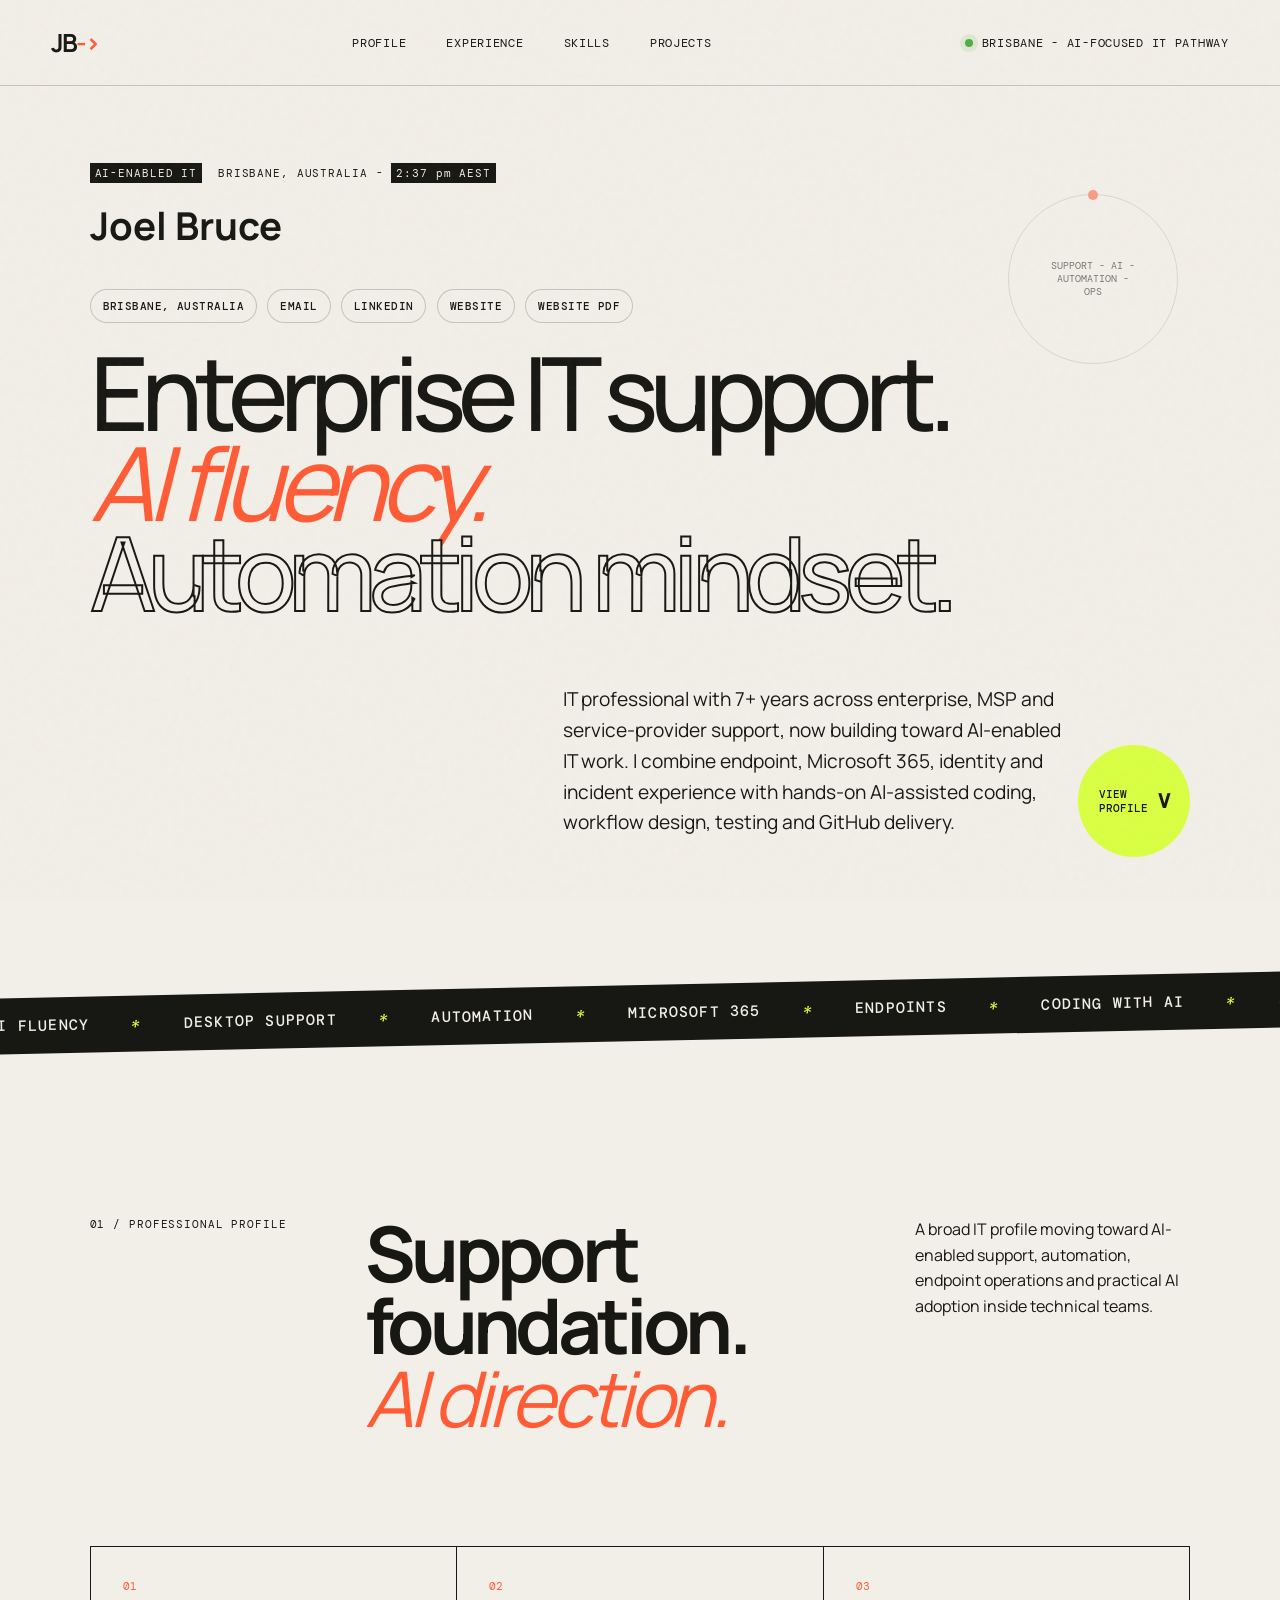
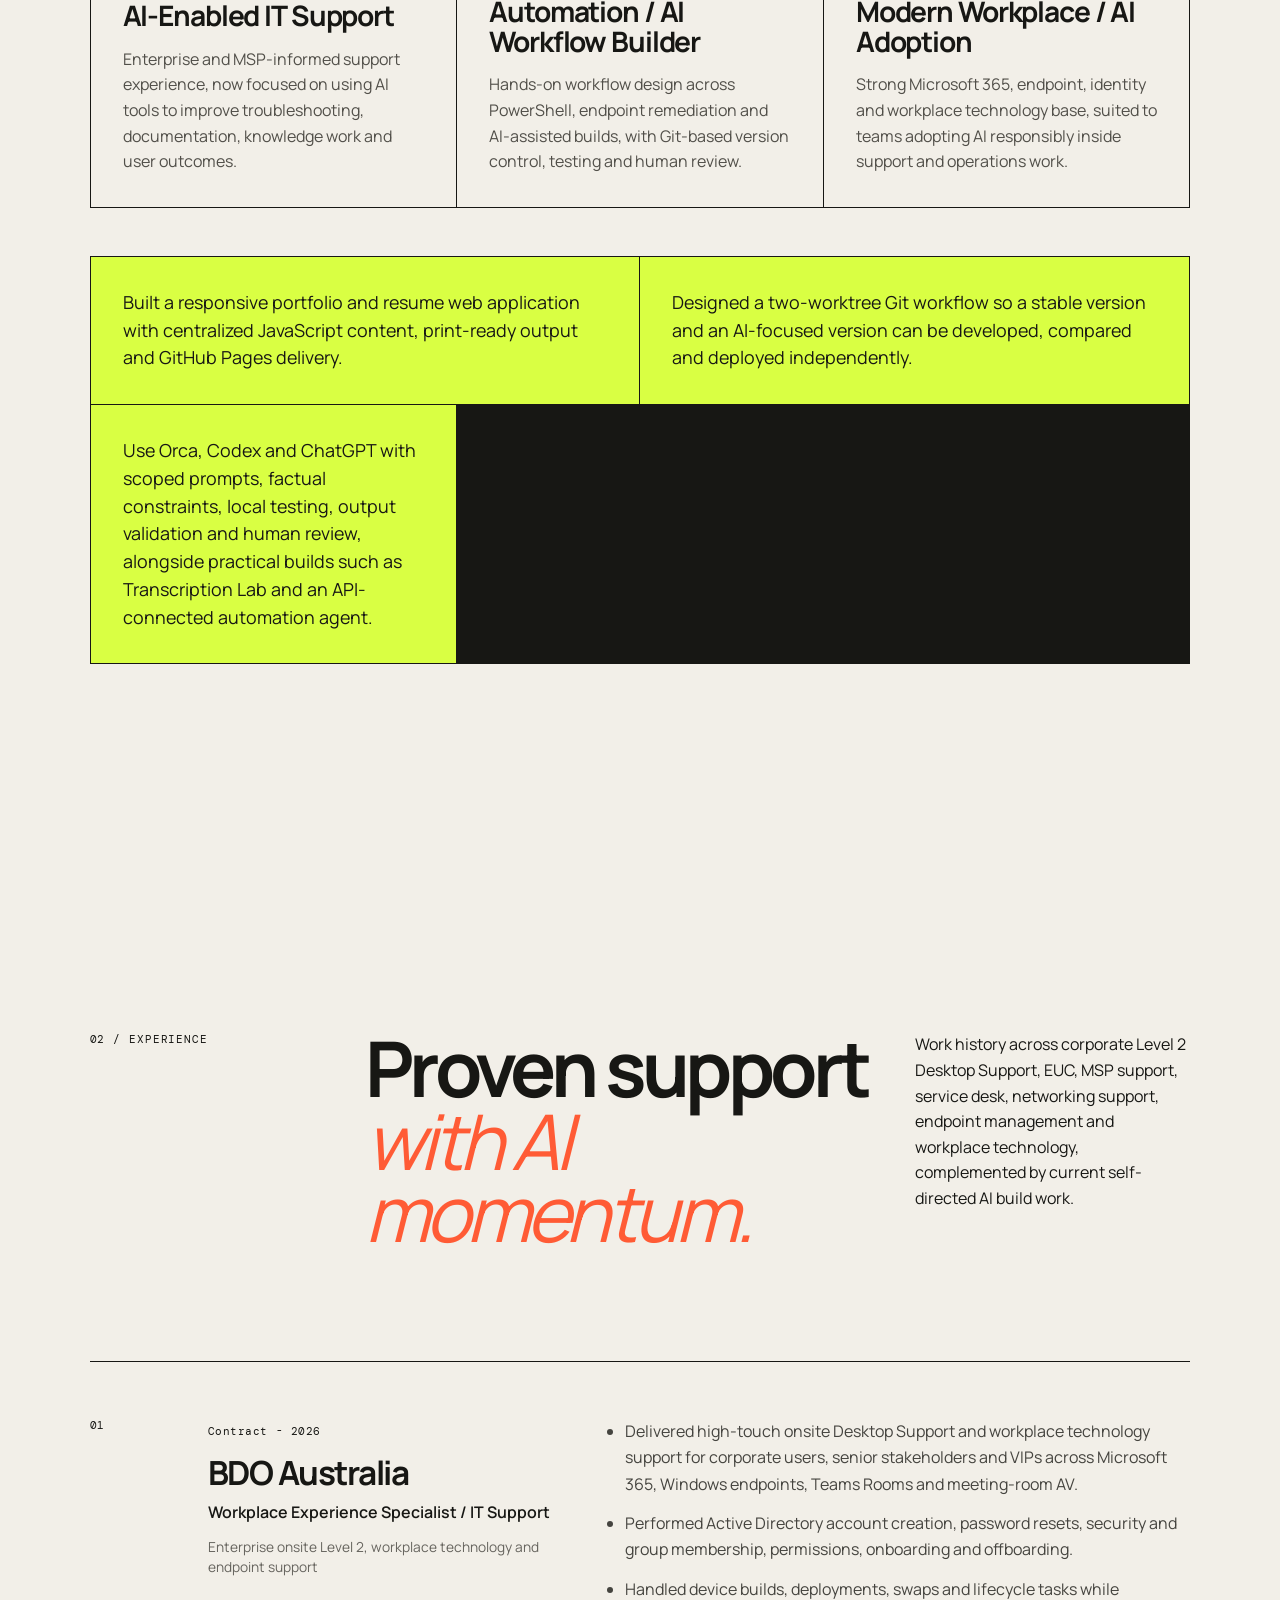
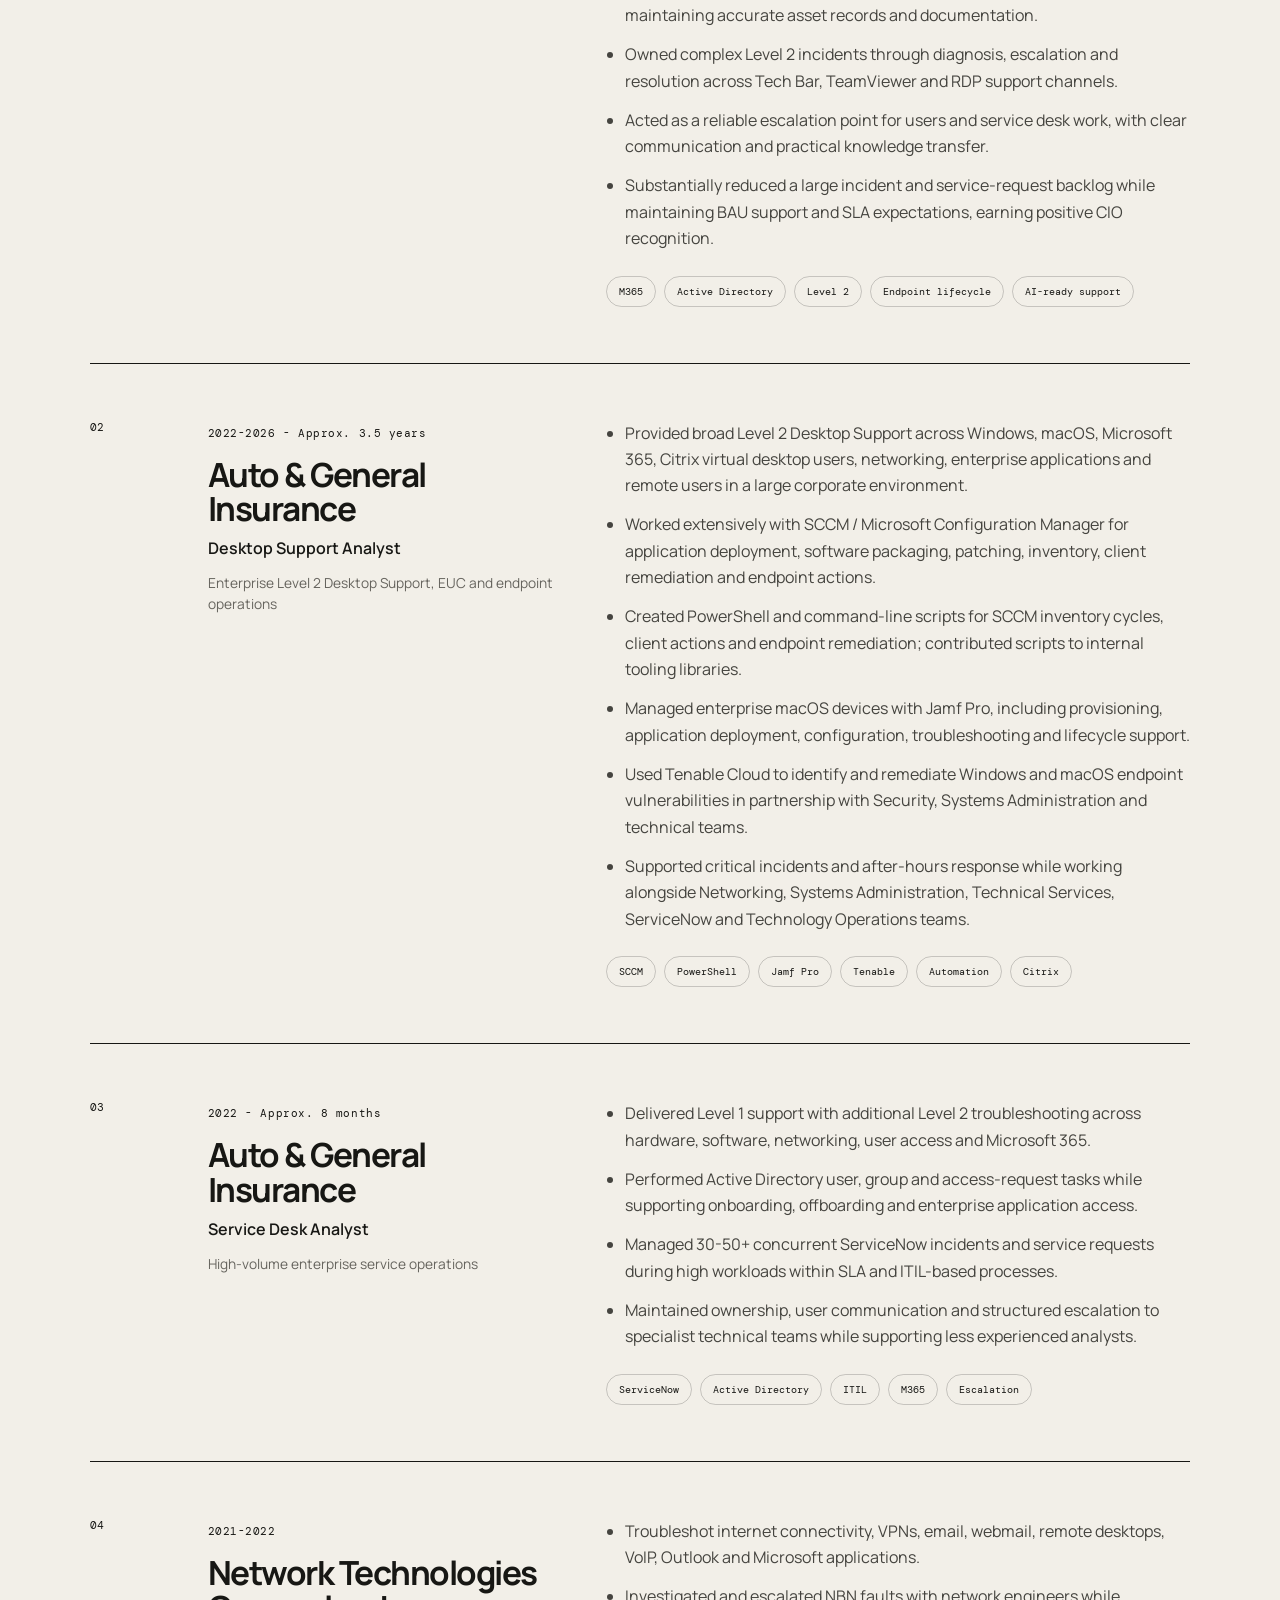
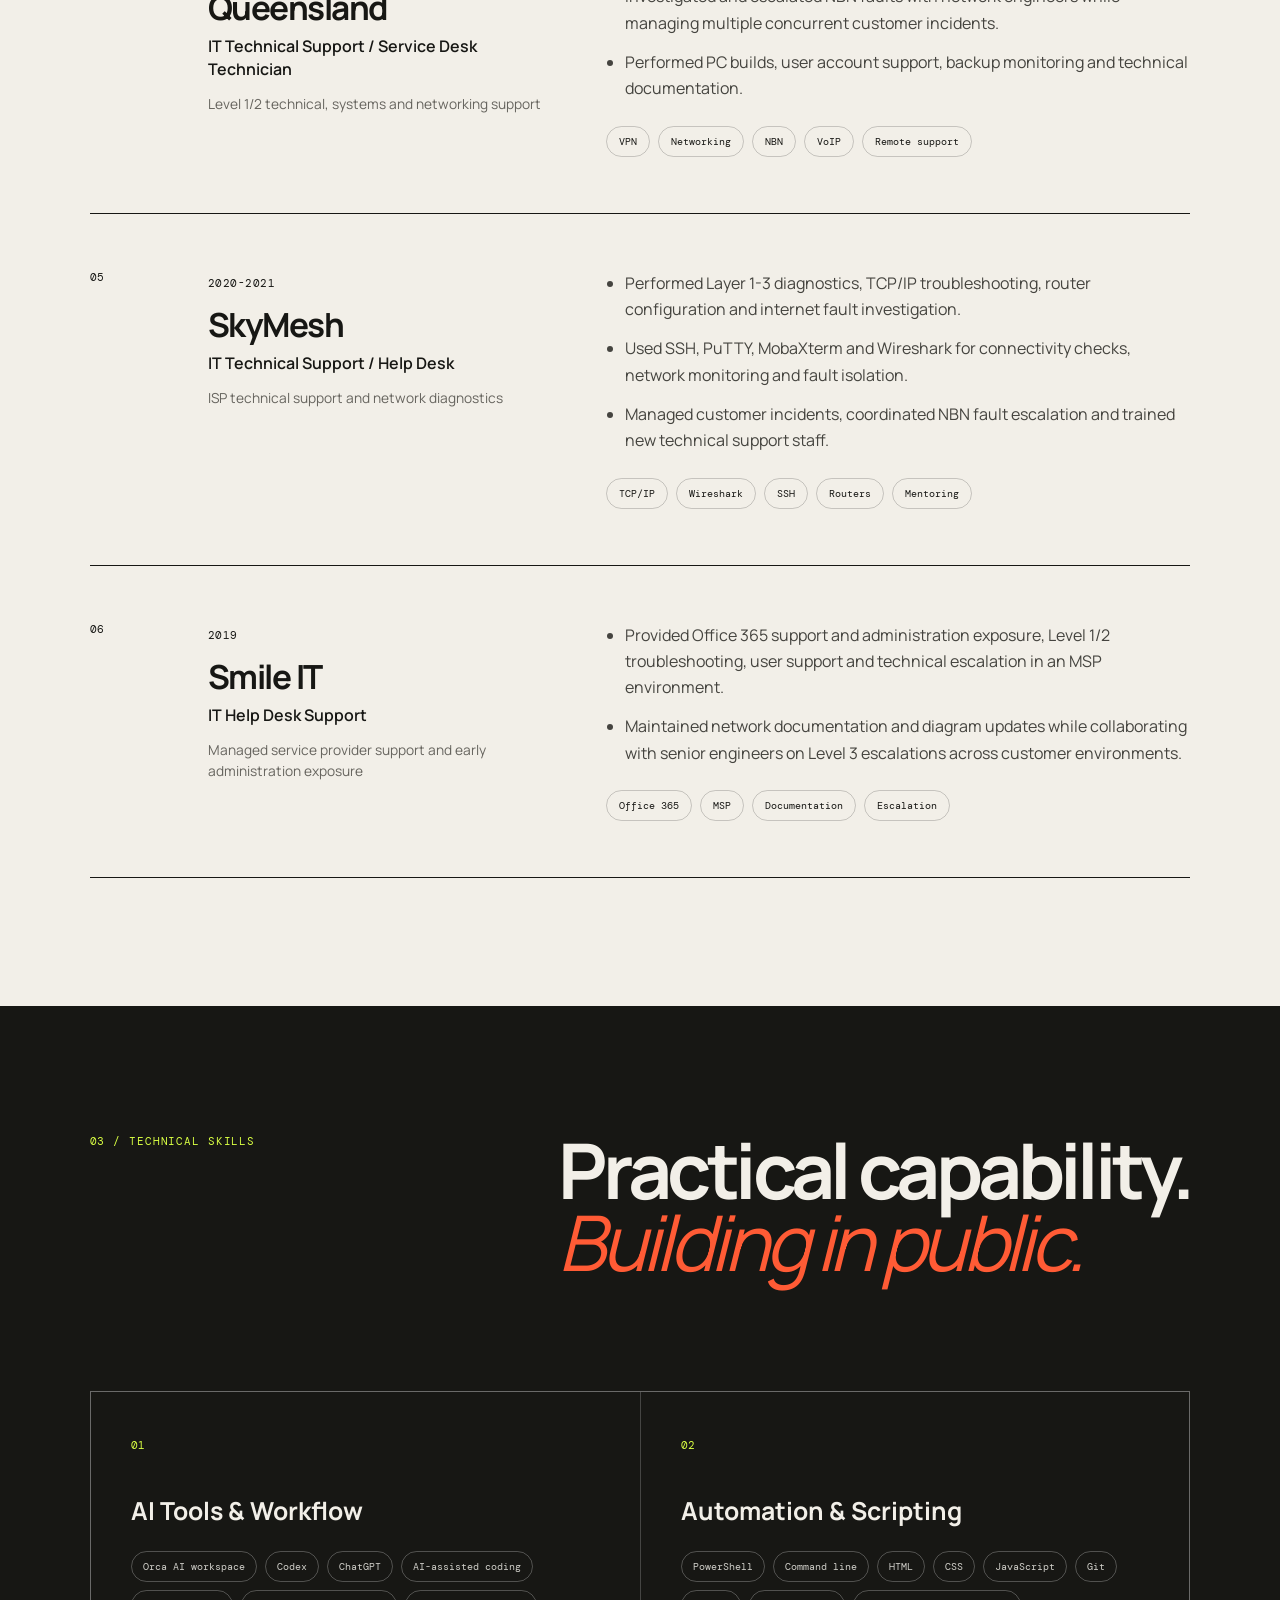
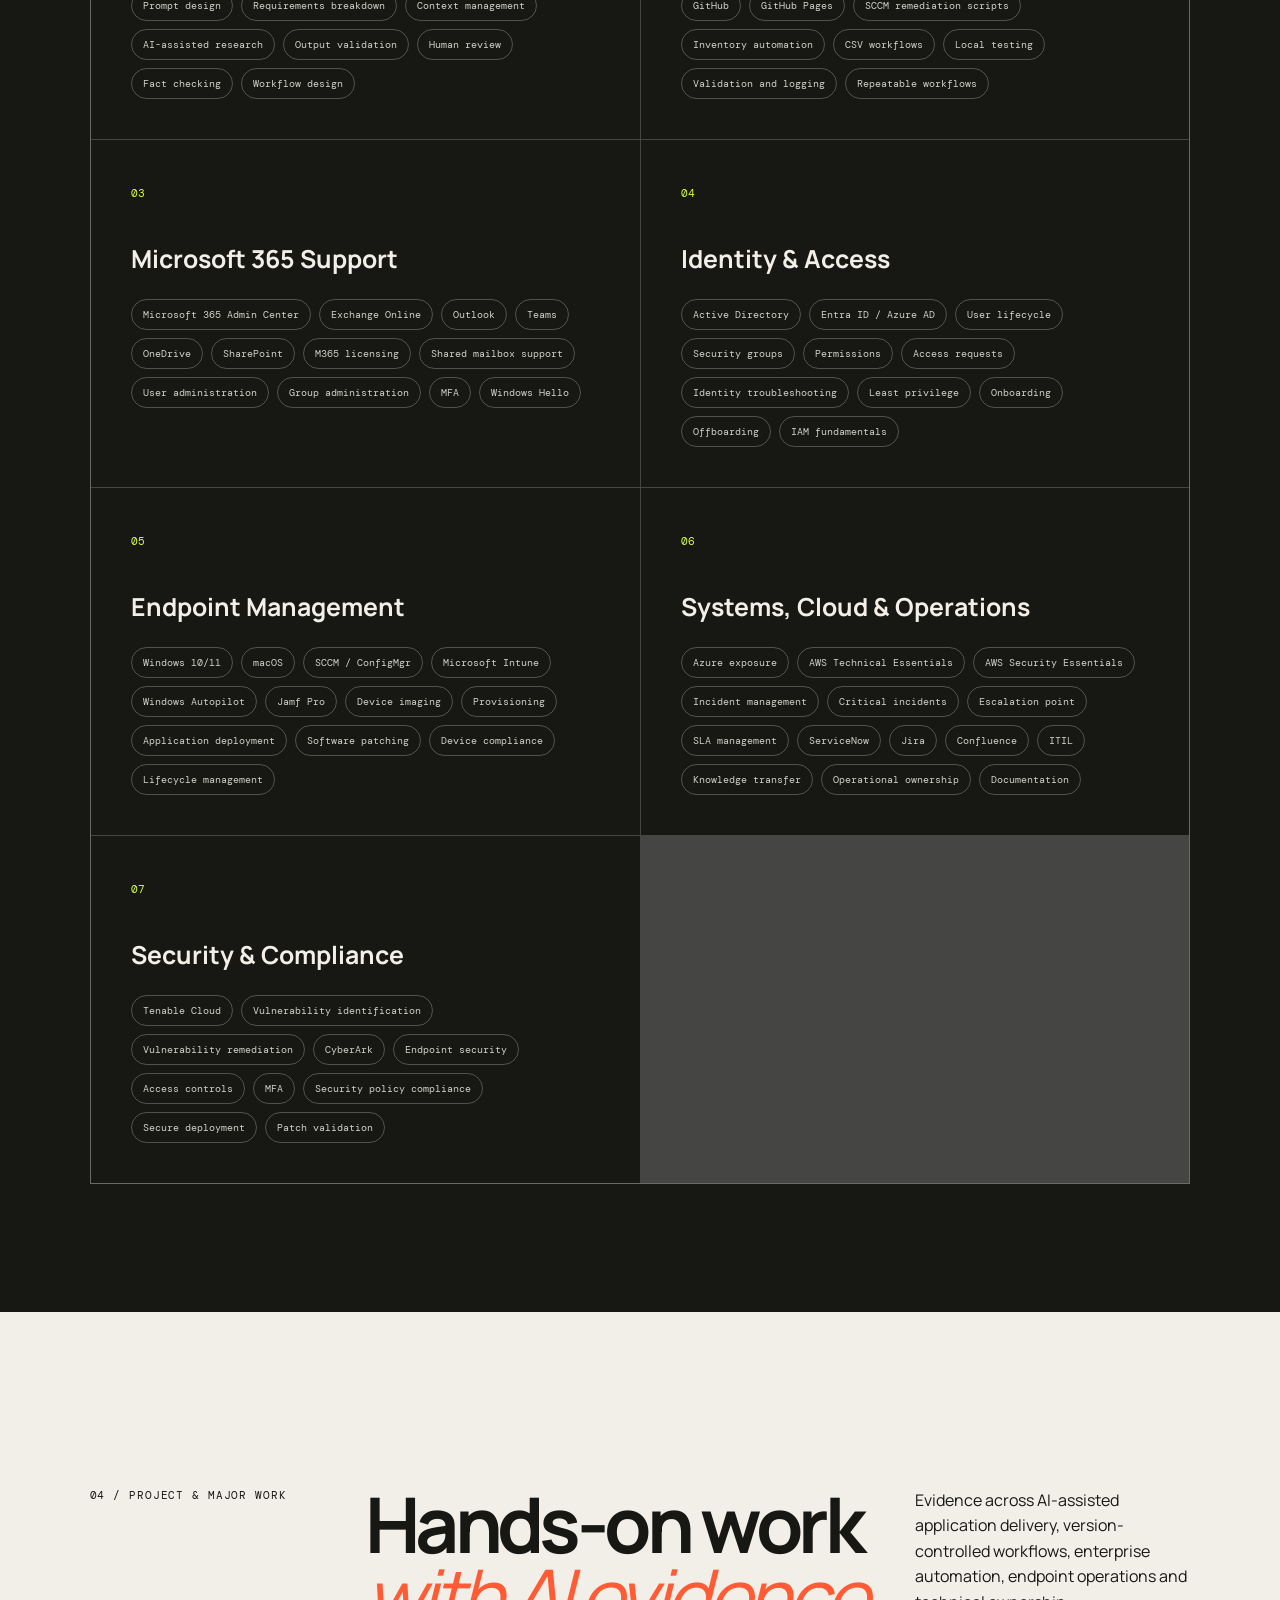
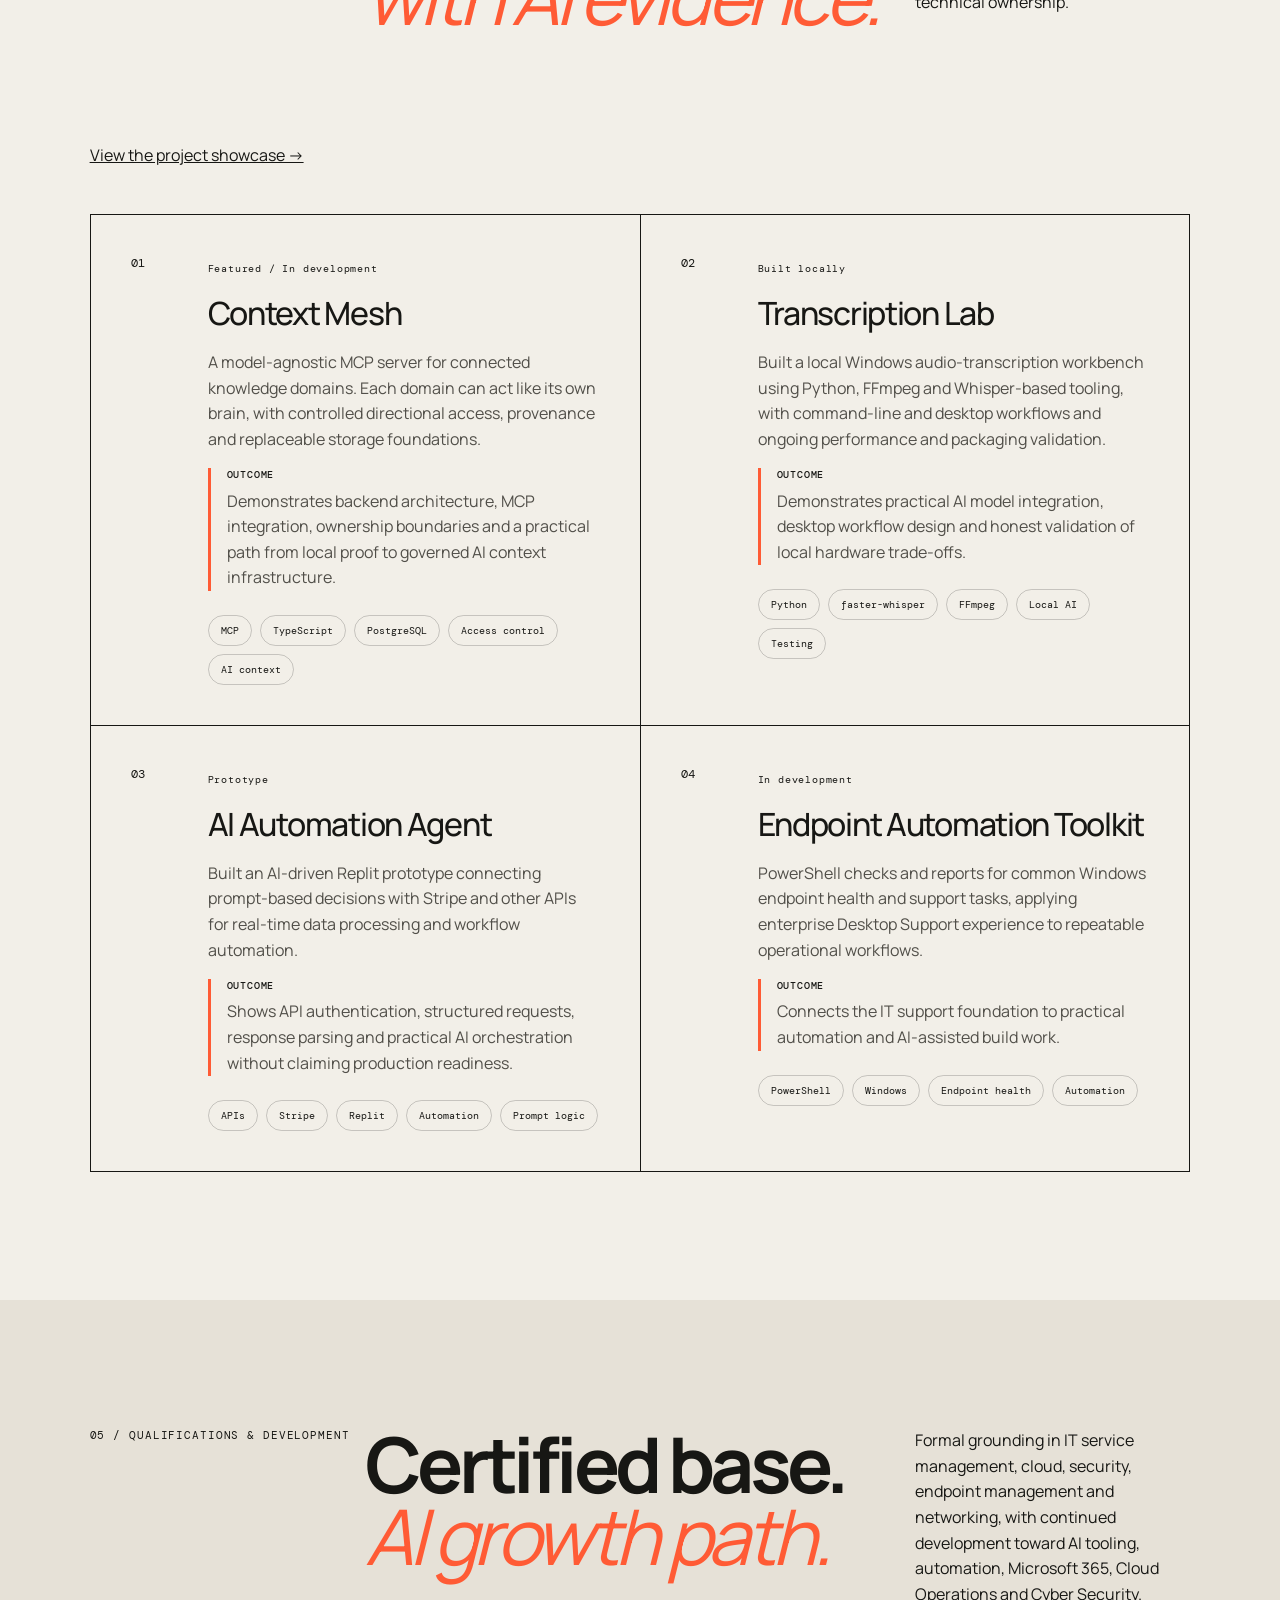
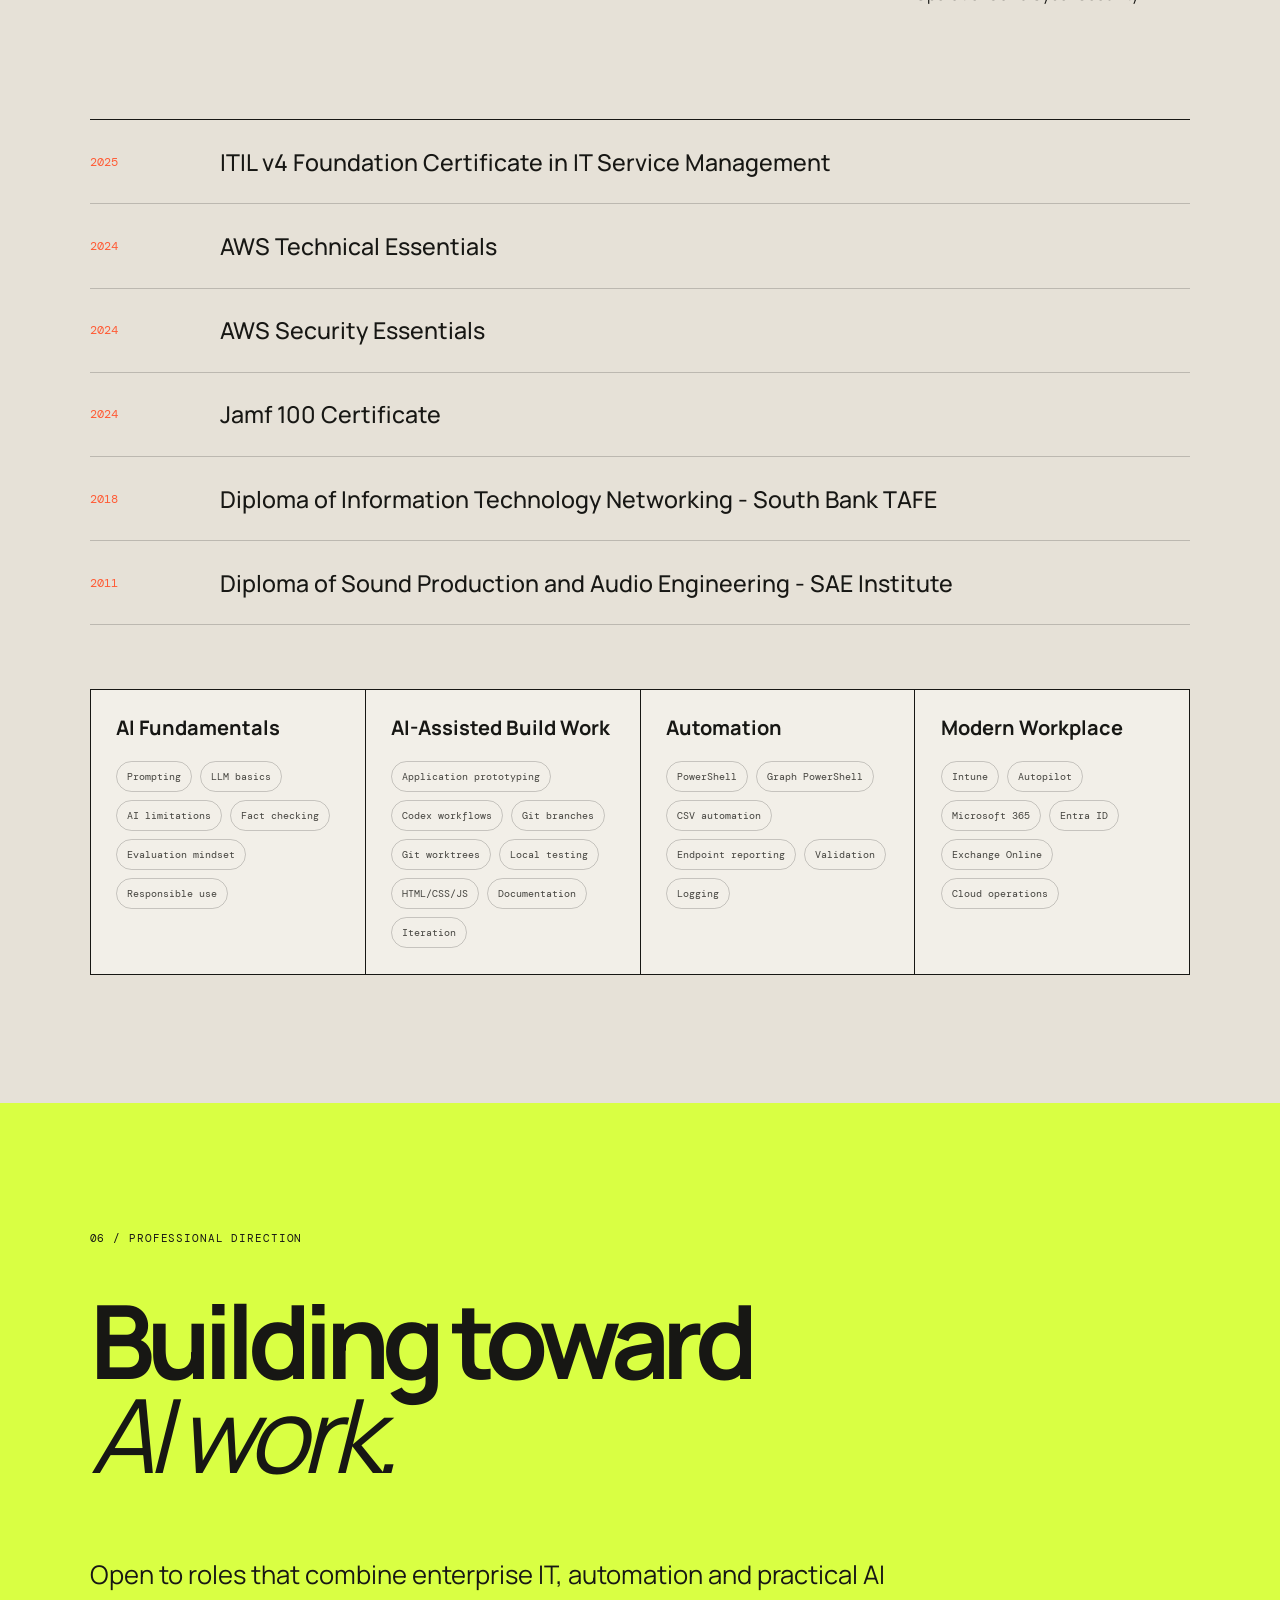
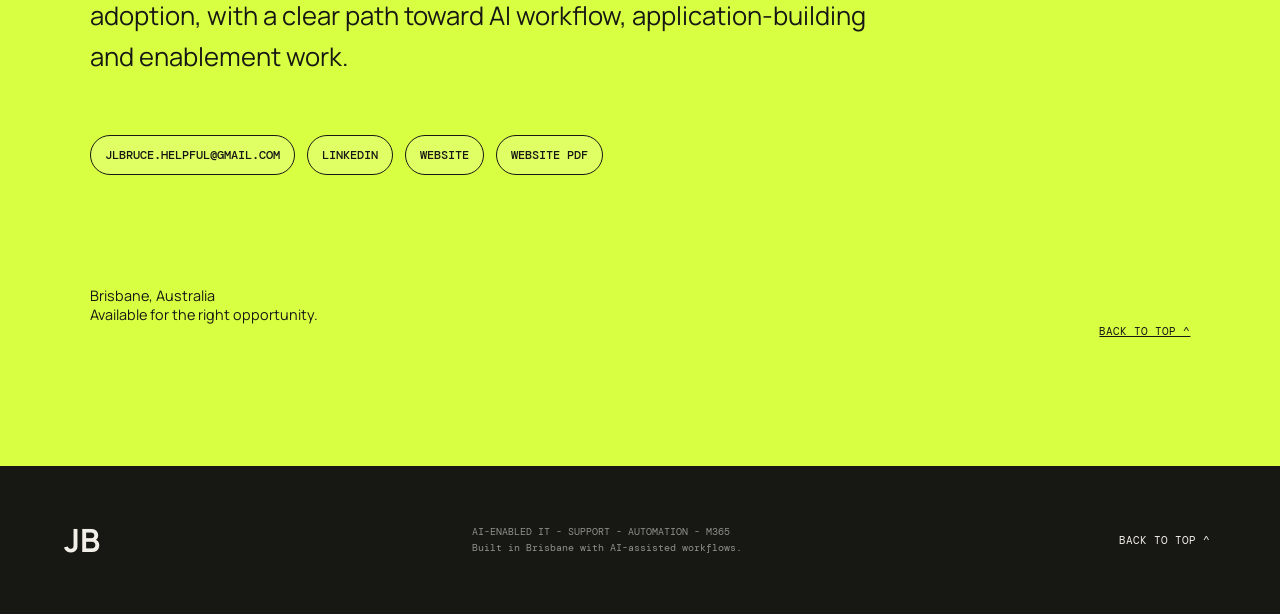
==== commit 707e4e80: "Unify AI profile evidence into responsive card grid" ====
--- a/index.html
+++ b/index.html
@@ -3,9 +3,9 @@
 <head>
   <meta charset="UTF-8">
   <meta name="viewport" content="width=device-width,initial-scale=1">
-  <meta name="description" content="Joel Bruce - Enterprise IT support, endpoint operations and practical AI automation in Brisbane, Australia.">
+  <meta name="description" content="Joel Bruce - Brisbane IT professional building toward AI-enabled support, automation and modern workplace roles.">
   <meta name="theme-color" content="#f2efe8">
-  <title>Joel Bruce - Enterprise IT, Endpoint Operations & AI Automation</title>
+  <title>Joel Bruce - AI-Enabled IT Support & Automation</title>
   <link rel="preconnect" href="https://fonts.googleapis.com">
   <link rel="preconnect" href="https://fonts.gstatic.com" crossorigin>
   <link href="https://fonts.googleapis.com/css2?family=DM+Mono:wght@300;400;500&family=Manrope:wght@400;500;600;700&display=swap" rel="stylesheet">
@@ -24,12 +24,12 @@
       <a href="#skills">Skills</a>
       <a href="projects.html">Projects</a>
     </nav>
-    <a class="availability" href="#contact"><span></span> Brisbane - Open to IT opportunities</a>
+    <a class="availability" href="#contact"><span></span> Brisbane - AI-focused IT pathway</a>
   </header>
 
   <main id="top">
     <section class="hero section-pad">
-      <div class="hero-kicker reveal"><span>ENTERPRISE IT</span> BRISBANE, AUSTRALIA - <span id="local-time">AEST</span></div>
+      <div class="hero-kicker reveal"><span>AI-ENABLED IT</span> BRISBANE, AUSTRALIA - <span id="local-time">AEST</span></div>
       <p class="hero-name reveal">Joel Bruce</p>
       <div class="hero-contact reveal" aria-label="Primary contact details">
         <span>Brisbane, Australia</span>
@@ -38,26 +38,26 @@
         <a href="https://jlbrucehelpful-hash.github.io/joel-resume/" target="_blank" rel="noreferrer">Website</a>
         <a href="portfolio-pdf.html" target="_blank" rel="noreferrer" title="Open the complete website portfolio PDF view">Website PDF</a>
       </div>
-      <h1 class="reveal">Enterprise IT support.<br><em>Endpoint operations.</em><br><span class="outlined">Practical AI automation.</span></h1>
+      <h1 class="reveal">Enterprise IT support.<br><em>AI fluency.</em><br><span class="outlined">Automation mindset.</span></h1>
       <div class="hero-bottom reveal">
-        <p>IT professional with 7+ years of experience across enterprise, MSP and service-provider environments, spanning Desktop Support, EUC, Service Desk and Level 1/2 technical support. Strong hands-on experience resolving user, device, application, access, networking and workplace technology issues, with ITIL-aligned incident ownership and a reputation as a reliable escalation point. Alongside IT support, I build practical AI and automation projects with human review and local testing.</p>
+        <p>IT professional with 7+ years across enterprise, MSP and service-provider support, now building toward AI-enabled IT work. I combine endpoint, Microsoft 365, identity and incident experience with hands-on AI-assisted coding, workflow design, testing and GitHub delivery.</p>
         <a class="circle-link" href="#positioning"><span>View<br>profile</span><b>v</b></a>
       </div>
       <div class="orbit" aria-hidden="true">
         <div class="orbit-ring"></div>
-        <span>SUPPORT - ENDPOINTS - IDENTITY - OPS</span>
+        <span>SUPPORT - AI - AUTOMATION - OPS</span>
       </div>
     </section>
 
     <section class="marquee" aria-label="Core capabilities">
-      <div>DESKTOP SUPPORT <i>*</i> EUC <i>*</i> MICROSOFT 365 <i>*</i> ACTIVE DIRECTORY <i>*</i> SCCM <i>*</i> JAMF PRO <i>*</i> SECURITY REMEDIATION <i>*</i></div>
+      <div>AI FLUENCY <i>*</i> DESKTOP SUPPORT <i>*</i> AUTOMATION <i>*</i> MICROSOFT 365 <i>*</i> ENDPOINTS <i>*</i> CODING WITH AI <i>*</i> SECURITY REMEDIATION <i>*</i></div>
     </section>
 
     <section id="positioning" class="profile section-pad">
       <div class="section-heading reveal">
         <span>01 / PROFESSIONAL PROFILE</span>
-        <h2>Enterprise support.<br><em>Technical depth.</em></h2>
-        <p>A broad IT profile across enterprise and MSP environments, suited to Desktop Support, EUC, Endpoint, Systems Administration and Microsoft 365 focused roles.</p>
+        <h2>Support foundation.<br><em>AI direction.</em></h2>
+        <p>A broad IT profile moving toward AI-enabled support, automation, endpoint operations and practical AI adoption inside technical teams.</p>
       </div>
       <div id="target-roles" class="target-roles reveal"></div>
       <div id="admin-proof" class="admin-proof"></div>
@@ -66,8 +66,8 @@
     <section id="experience" class="work section-pad">
       <div class="section-heading reveal">
         <span>02 / EXPERIENCE</span>
-        <h2>Proven support<br><em>across IT operations.</em></h2>
-        <p>Work history across corporate Level 2 Desktop Support, EUC, MSP support, service desk, networking support, endpoint management and workplace technology.</p>
+        <h2>Proven support<br><em>with AI momentum.</em></h2>
+        <p>Work history across corporate Level 2 Desktop Support, EUC, MSP support, service desk, networking support, endpoint management and workplace technology, complemented by current self-directed AI build work.</p>
       </div>
       <div id="role-list" class="role-list"></div>
     </section>
@@ -75,7 +75,7 @@
     <section id="skills" class="approach section-pad">
       <div class="approach-title reveal">
         <span>03 / TECHNICAL SKILLS</span>
-        <h2>Practical capability.<br><em>Built in production.</em></h2>
+        <h2>Practical capability.<br><em>Building in public.</em></h2>
       </div>
       <div id="skill-groups" class="skill-groups"></div>
     </section>
@@ -83,8 +83,8 @@
     <section id="projects" class="projects section-pad">
       <div class="section-heading reveal">
         <span>04 / PROJECT & MAJOR WORK</span>
-        <h2>Hands-on work<br><em>that carries across roles.</em></h2>
-        <p>Current builds and production-grounded IT work across MCP, local AI, endpoint automation and enterprise operations.</p>
+        <h2>Hands-on work<br><em>with AI evidence.</em></h2>
+        <p>Evidence across AI-assisted application delivery, version-controlled workflows, enterprise automation, endpoint operations and technical ownership.</p>
       </div>
       <p class="projects-link-wrap reveal"><a class="back-link" href="projects.html">View the project showcase →</a></p>
       <div id="project-list" class="project-list"></div>
@@ -93,8 +93,8 @@
     <section id="qualifications" class="qualifications section-pad">
       <div class="section-heading reveal">
         <span>05 / QUALIFICATIONS & DEVELOPMENT</span>
-        <h2>Certified base.<br><em>Continuing growth.</em></h2>
-        <p>Formal grounding in IT service management, cloud, security, endpoint management and networking, with continued development towards in-depth system administration, Microsoft 365, Cloud Operations and Cyber Security.</p>
+        <h2>Certified base.<br><em>AI growth path.</em></h2>
+        <p>Formal grounding in IT service management, cloud, security, endpoint management and networking, with continued development toward AI tooling, automation, Microsoft 365, Cloud Operations and Cyber Security.</p>
       </div>
       <div id="cert-list" class="cert-list"></div>
       <div id="next-focus" class="next-focus reveal"></div>
@@ -102,8 +102,8 @@
 
     <section id="contact" class="contact section-pad">
       <span class="reveal">06 / PROFESSIONAL DIRECTION</span>
-      <h2 class="reveal">Ready for the next<br><em>technical role.</em></h2>
-      <p class="contact-lead reveal">Open to Desktop Support, EUC, Endpoint, Systems Administration, Microsoft 365, Cloud Operations and security-adjacent IT roles.</p>
+      <h2 class="reveal">Building toward<br><em>AI work.</em></h2>
+      <p class="contact-lead reveal">Open to roles that combine enterprise IT, automation and practical AI adoption, with a clear path toward AI workflow, application-building and enablement work.</p>
       <div class="contact-links reveal" aria-label="Contact details">
         <a href="mailto:jlbruce.helpful@gmail.com">jlbruce.helpful@gmail.com</a>
         <a href="https://www.linkedin.com/in/joellbruce370/" target="_blank" rel="noreferrer">LinkedIn</a>
@@ -119,7 +119,7 @@
 
   <footer>
     <a href="#top">JB</a>
-    <p>IT SUPPORT - EUC - ENDPOINTS - M365<br>Built in Brisbane.</p>
+    <p>AI-ENABLED IT - SUPPORT - AUTOMATION - M365<br>Built in Brisbane with AI-assisted workflows.</p>
     <button id="top-button">BACK TO TOP ^</button>
   </footer>
 </body>
--- a/resume.css
+++ b/resume.css
@@ -2,21 +2,16 @@
 @media(max-width:1000px){.target-roles,.admin-proof,.next-focus{grid-template-columns:1fr 1fr}.nav-wrap{gap:1.5rem}.availability{max-width:230px;line-height:1.4}}
 @media(min-width:551px) and (max-width:1000px){.target-roles article:nth-child(3){grid-column:1 / -1;width:50%;justify-self:center}}
 @media(max-width:850px){.profile-grid{margin-left:0}.role{grid-template-columns:45px 1fr}.role-detail{grid-column:2}.project-list{grid-template-columns:1fr}}
-@media(max-width:550px){.target-roles,.admin-proof,.next-focus{grid-template-columns:1fr}.profile-grid{grid-template-columns:1fr;gap:1.5rem}.role{grid-template-columns:1fr;gap:1rem}.role-detail{grid-column:1}.skill-groups{grid-template-columns:1fr}.project{min-height:0}.cert{grid-template-columns:70px 1fr}.hero h1{font-size:3.15rem}.hero-bottom p{font-size:1rem}.target-roles article,.admin-proof p,.next-focus article{padding:1.4rem;min-height:0}}
+@media(max-width:550px){.target-roles,.admin-proof,.next-focus{grid-template-columns:1fr}.profile-grid{grid-template-columns:1fr;gap:1.5rem}.role{grid-template-columns:1fr;gap:1rem}.role-detail{grid-column:1}.skill-groups{grid-template-columns:1fr}.project{min-height:0}.cert{grid-template-columns:70px 1fr}.hero h1{font-size:3.15rem}.hero-bottom p{font-size:1rem}.target-roles article,.admin-proof p,.next-focus article{padding:1.4rem;min-height:0}}.projects-link-wrap{margin:0 0 3rem}.projects-link-wrap .back-link{color:var(--ink);border-bottom-color:var(--orange);margin-top:0}
 .hero-contact{display:flex;flex-wrap:wrap;gap:.65rem;margin:1.6rem 0 0;position:relative;z-index:2}.hero-contact span,.hero-contact a{font:500 11px var(--mono);letter-spacing:.04em;text-transform:uppercase;color:var(--ink);text-decoration:none;border:1px solid var(--line);border-radius:50px;padding:9px 12px;background:rgba(242,239,232,.68)}.hero-contact a:hover{background:var(--ink);border-color:var(--ink);color:var(--acid)}
-@media(max-width:550px){.hero-contact{margin-top:1.25rem;gap:.5rem}.hero-contact span,.hero-contact a{font-size:10px;padding:8px 10px}}
+@media(max-width:550px){.hero-contact{margin-top:1.25rem;gap:.5rem}.hero-contact span,.hero-contact a{font-size:10px;padding:8px 10px}.hero h1{font-size:2.6rem!important;line-height:1!important}}
 .hero-contact button,.contact-links button{appearance:none;cursor:pointer}.hero-contact button{font:500 11px var(--mono);letter-spacing:.04em;text-transform:uppercase;color:var(--ink);text-decoration:none;border:1px solid var(--line);border-radius:50px;padding:9px 12px;background:rgba(242,239,232,.68)}.hero-contact a:hover,.hero-contact button:hover{background:var(--ink);border-color:var(--ink);color:var(--acid)}.hero-contact button:disabled,.contact-links button:disabled{cursor:default;opacity:.72}.contact-links button{color:var(--ink);font:500 12px var(--mono);text-decoration:none;text-transform:uppercase;border:1px solid var(--ink);border-radius:50px;padding:11px 14px;background:rgba(255,255,255,.18)}.contact-links button:hover{background:var(--ink);color:var(--acid)}
 @media(max-width:550px){.hero-contact button{font-size:10px;padding:8px 10px}}
 .hero-name{font:700 clamp(1.5rem,3vw,2.6rem) var(--sans);letter-spacing:0;margin:1.2rem 0 .7rem;position:relative;z-index:2}
  .profile-grid{margin-bottom:2rem}.admin-proof{margin-top:1rem}
 @media(max-width:550px){.hero-name{margin:1rem 0 .5rem;font-size:1.55rem}}
-@media print{body{background:#fff;color:#000;font-size:11pt;overflow:visible}.noise,.nav-wrap,.marquee,.orbit,.circle-link,footer,.hero-contact button,.contact-links button{display:none!important}.section-pad{padding:22pt 0!important}.hero{min-height:0;padding-top:0!important;display:block}.hero-contact{display:flex!important;margin:10pt 0 16pt!important}.hero-contact span,.hero-contact a{border:0;background:none;padding:0;margin-right:12pt;color:#000;text-transform:none;font-size:9pt}.hero h1,.section-heading h2,.approach h2,.contact h2{font-size:28pt!important;line-height:1.05!important;letter-spacing:0!important;margin:10pt 0 14pt!important}.outlined{color:#000;-webkit-text-stroke:0}.hero-bottom{display:block;margin-left:0}.hero-bottom p,.section-heading p,.profile-grid p,.role-detail li,.project p,.contact-lead{max-width:none;color:#000;font-size:10.5pt;line-height:1.45}.profile,.work,.projects{padding-top:22pt!important}.section-heading{display:block;margin-bottom:18pt}.target-roles,.skill-groups,.admin-proof,.project-list,.next-focus{display:block;border:0;background:none}.target-roles article,.skill-group,.admin-proof p,.project,.next-focus article{break-inside:avoid;border:1px solid #bbb;background:#fff!important;color:#000!important;margin:0 0 10pt;padding:12pt;min-height:0}.skill-group span,.next-focus span,.tags i{border-color:#999;color:#000}.approach,.qualifications,.contact{background:#fff!important;color:#000;min-height:0}.role{grid-template-columns:45pt 150pt 1fr;gap:18pt;padding:14pt 0;break-inside:avoid}.role-head p,.role-detail li{color:#000}.cert-list{margin-bottom:18pt}.cert{grid-template-columns:60pt 1fr;padding:8pt 0}.contact-links{display:flex;gap:10pt;margin-top:12pt}.contact-links a{border:0;background:none;padding:0;color:#000;text-transform:none}.contact-meta{margin-top:18pt}.showcase-hero,.showcase-grid{padding-top:22pt!important}.showcase-card{break-inside:avoid;color:#000!important;background:#fff!important;border:1px solid #bbb}.showcase-card dd,.showcase-purpose{color:#000!important}.showcase-links,.back-link{display:none!important}}
-
-.showcase-hero{padding-top:10rem;min-height:66vh;background:var(--ink);color:var(--paper)}.showcase-hero>span,.showcase-intro>span{font:11px var(--mono);letter-spacing:.08em;color:var(--acid)}.showcase-hero h1{font-size:clamp(4rem,9vw,9rem);font-weight:500;line-height:.88;letter-spacing:-.075em;margin:2rem 0}.showcase-hero h1 em{color:var(--acid);font-style:italic;font-weight:400}.showcase-hero>p{max-width:620px;color:#b9b8b0;font-size:1.15rem;line-height:1.65}.back-link{display:inline-block;margin-top:3rem;color:var(--paper);font:11px var(--mono);text-decoration:none;border-bottom:1px solid var(--acid);padding-bottom:8px}.showcase-grid{display:grid;grid-template-columns:1fr 2fr;gap:7vw}.showcase-intro p{max-width:230px;line-height:1.6;color:#514f49}.showcase-cards{display:grid;grid-template-columns:1fr 1fr;gap:1px;background:var(--ink);border:1px solid var(--ink)}.showcase-card{background:var(--paper);padding:2rem;min-height:500px;display:flex;flex-direction:column}.showcase-card-top{display:flex;justify-content:space-between;align-items:center;font:11px var(--mono);color:#66645e}.status{border:1px solid var(--line);border-radius:50px;padding:6px 9px;text-transform:uppercase;font-size:9px;letter-spacing:.06em}.status-live{color:#287d32;border-color:#7db784}.status-in-development{color:var(--orange);border-color:var(--orange)}.status-planned,.status-future{color:#66645e}.showcase-card h2{font-size:clamp(1.5rem,2.3vw,2.3rem);line-height:1.05;letter-spacing:-.045em;margin:3rem 0 1rem}.showcase-purpose{font-size:.95rem;line-height:1.55;color:#45443f;margin:0 0 1.5rem}.showcase-card dl{margin:0}.showcase-card dl>div{border-top:1px solid var(--line);padding:.8rem 0}.showcase-card dt{font:10px var(--mono);text-transform:uppercase;color:var(--orange);margin-bottom:.35rem}.showcase-card dd{margin:0;color:#514f49;font-size:.84rem;line-height:1.45}.showcase-card dd i{display:inline-block;font:10px var(--mono);font-style:normal;border:1px solid var(--line);border-radius:50px;padding:5px 7px;margin:2px}.showcase-links{display:flex;gap:1rem;margin-top:auto;padding-top:1.5rem}.showcase-links a{color:var(--ink);font:11px var(--mono);text-decoration:none;border-bottom:1px solid var(--ink);padding-bottom:4px}.showcase-note{margin-top:auto;padding-top:1.5rem;color:#77746e;font:10px var(--mono);text-transform:uppercase}
-@media(max-width:850px){.showcase-grid{grid-template-columns:1fr;gap:3rem}.showcase-intro p{max-width:500px}.showcase-cards{grid-template-columns:1fr}}
-@media(max-width:550px){.showcase-hero{min-height:70vh;padding-top:7rem}.showcase-hero h1{font-size:3.5rem}.showcase-card{min-height:0;padding:1.4rem}.showcase-card h2{margin-top:2rem}}
-.projects-link-wrap{margin:0 0 3rem}.projects-link-wrap .back-link{color:var(--ink);border-bottom-color:var(--orange);margin-top:0}
-.showcase-coming{margin-top:2.5rem;padding-top:1.25rem;border-top:1px solid var(--line);font-size:.86rem;line-height:1.6;color:#66645e}.showcase-coming strong{display:block;color:var(--orange);font:11px var(--mono);letter-spacing:.08em;text-transform:uppercase;margin-bottom:.45rem}
+.project-outcome{border-left:3px solid var(--orange);padding-left:1rem}.project-outcome strong{display:block;font:500 10px var(--mono);letter-spacing:.08em;text-transform:uppercase;color:var(--ink);margin-bottom:.45rem}.project-links{display:flex;flex-wrap:wrap;gap:.65rem;margin-top:1.25rem}.project-links a{font:500 10px var(--mono);text-transform:uppercase;color:var(--ink);text-decoration:none;border-bottom:1px solid var(--ink);padding-bottom:4px}.project-links a:hover{color:var(--orange);border-color:var(--orange)}
+@media print{body{background:#fff;color:#000;font-size:11pt;overflow:visible}.noise,.nav-wrap,.marquee,.orbit,.circle-link,footer,.hero-contact button,.contact-links button{display:none!important}.section-pad{padding:22pt 0!important}.hero{min-height:0;padding-top:0!important;display:block}.hero-contact{display:flex!important;margin:10pt 0 16pt!important}.hero-contact span,.hero-contact a{border:0;background:none;padding:0;margin-right:12pt;color:#000;text-transform:none;font-size:9pt}.hero h1,.section-heading h2,.approach h2,.contact h2{font-size:28pt!important;line-height:1.05!important;letter-spacing:0!important;margin:10pt 0 14pt!important}.outlined{color:#000;-webkit-text-stroke:0}.hero-bottom{display:block;margin-left:0}.hero-bottom p,.section-heading p,.profile-grid p,.role-detail li,.project p,.contact-lead{max-width:none;color:#000;font-size:10.5pt;line-height:1.45}.profile,.work,.projects{padding-top:22pt!important}.section-heading{display:block;margin-bottom:18pt}.target-roles,.skill-groups,.admin-proof,.project-list,.next-focus{display:block;border:0;background:none}.target-roles article,.skill-group,.admin-proof p,.project,.next-focus article{break-inside:avoid;border:1px solid #bbb;background:#fff!important;color:#000!important;margin:0 0 10pt;padding:12pt;min-height:0}.skill-group span,.next-focus span,.tags i{border-color:#999;color:#000}.approach,.qualifications,.contact{background:#fff!important;color:#000;min-height:0}.role{grid-template-columns:45pt 150pt 1fr;gap:18pt;padding:14pt 0;break-inside:avoid}.role-head p,.role-detail li{color:#000}.cert-list{margin-bottom:18pt}.cert{grid-template-columns:60pt 1fr;padding:8pt 0}.contact-links{display:flex;gap:10pt;margin-top:12pt}.contact-links a{border:0;background:none;padding:0;color:#000;text-transform:none}.contact-meta{margin-top:18pt}}
 
 /* Profile evidence layout: two top cards, three middle cards, one centred AI card. */
 .admin-proof{grid-template-columns:repeat(6,1fr);margin-top:1rem}
